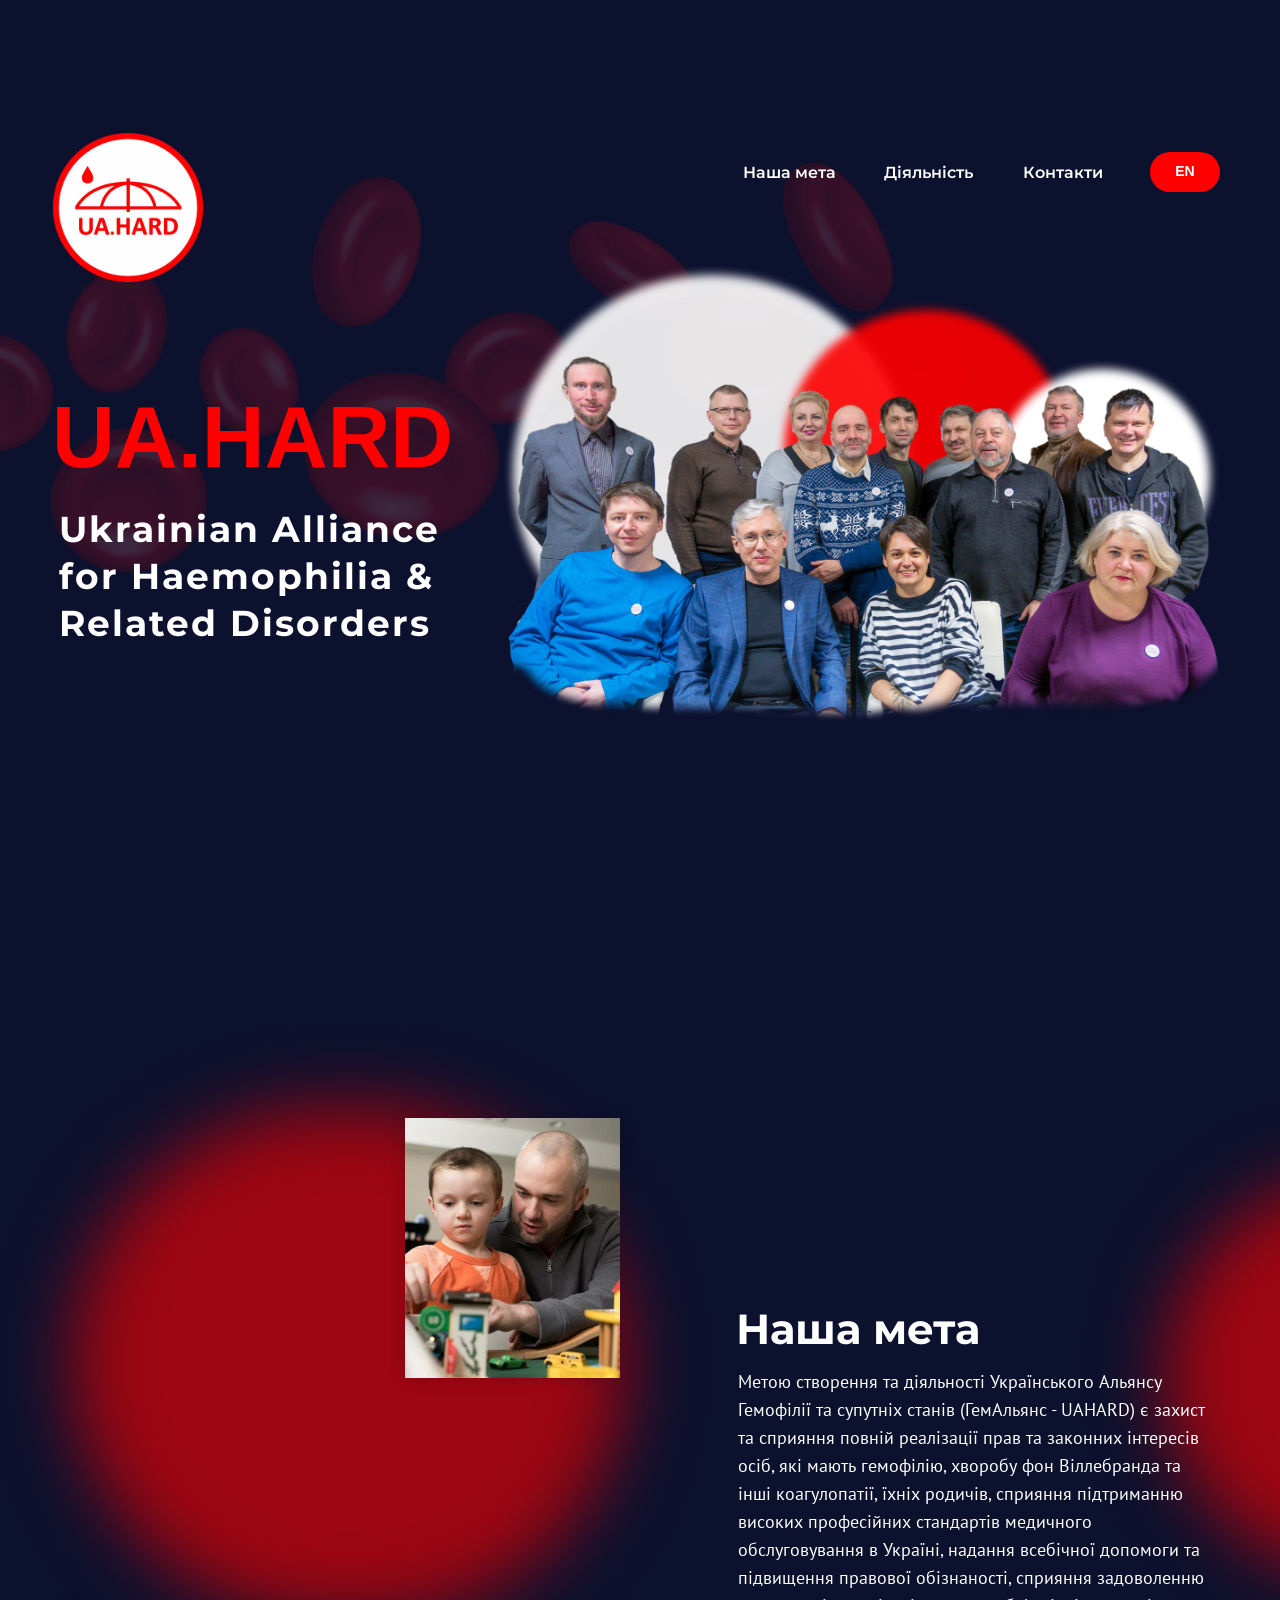
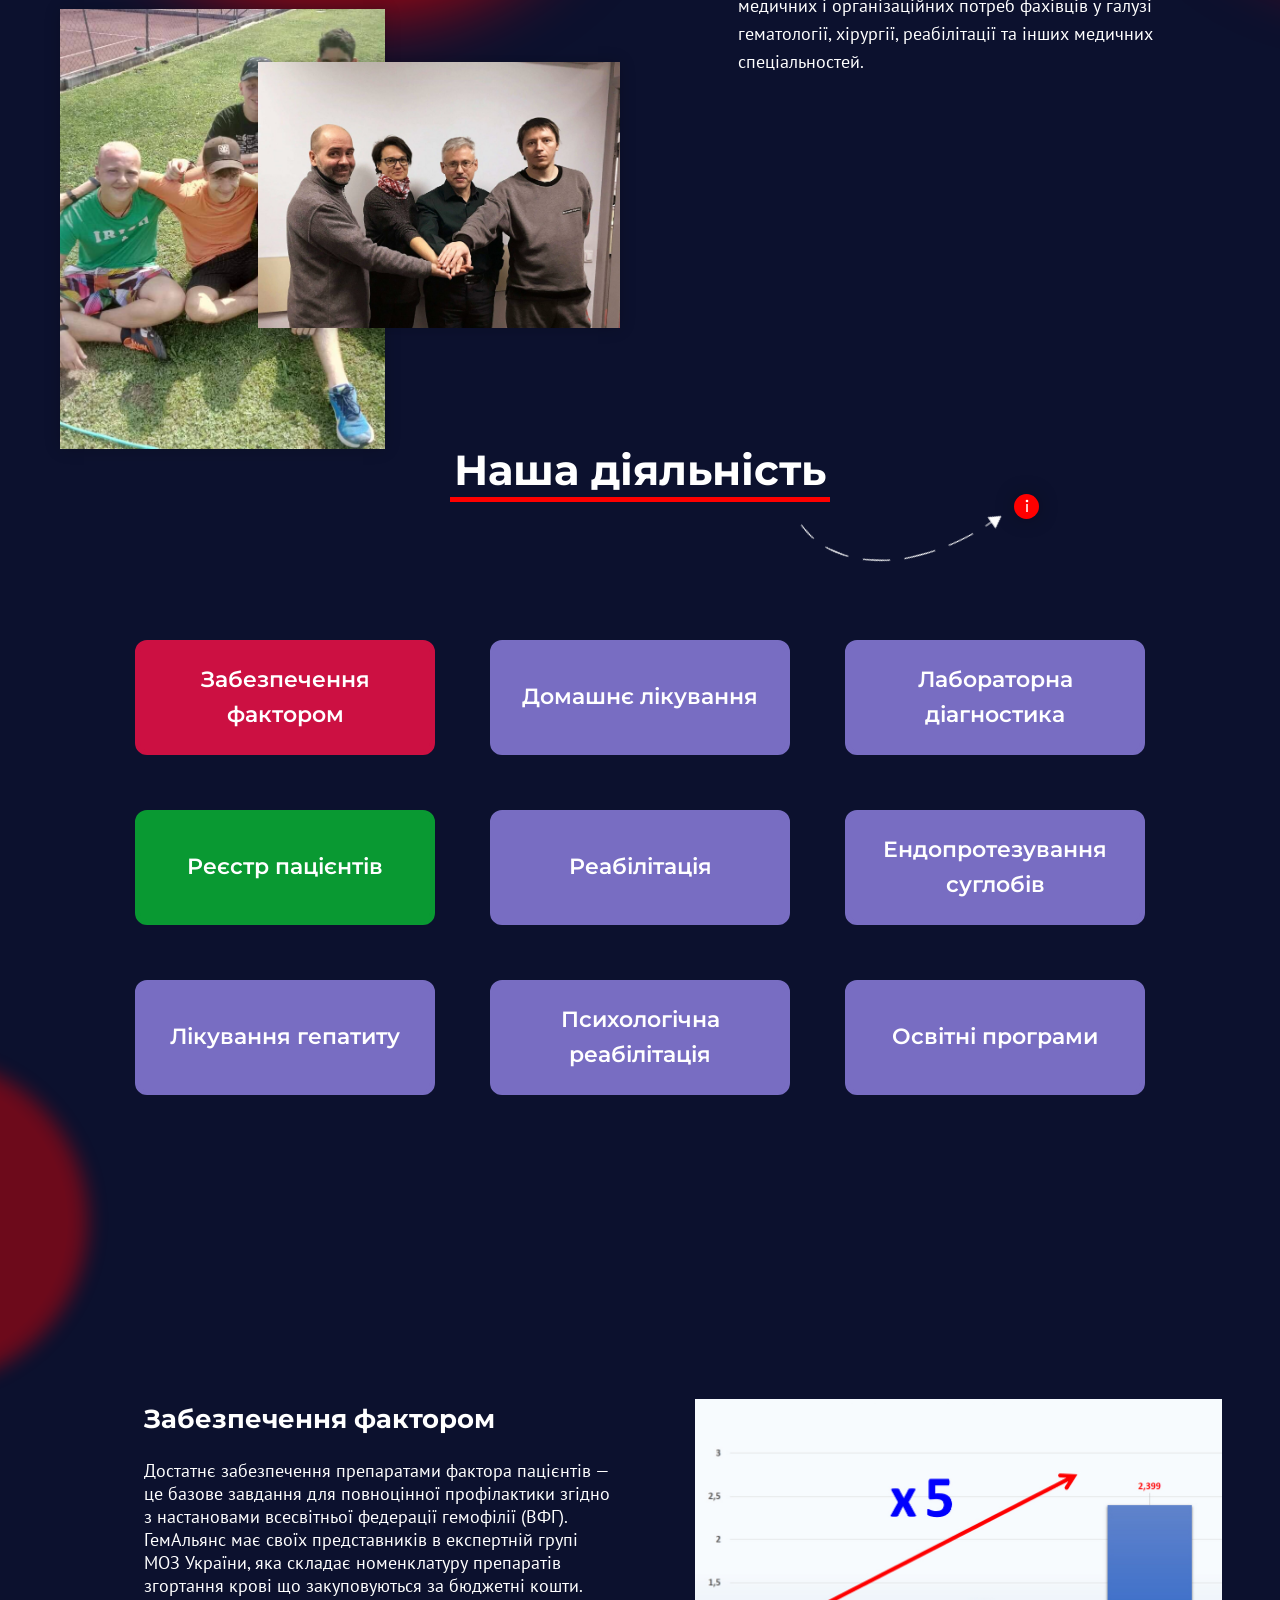
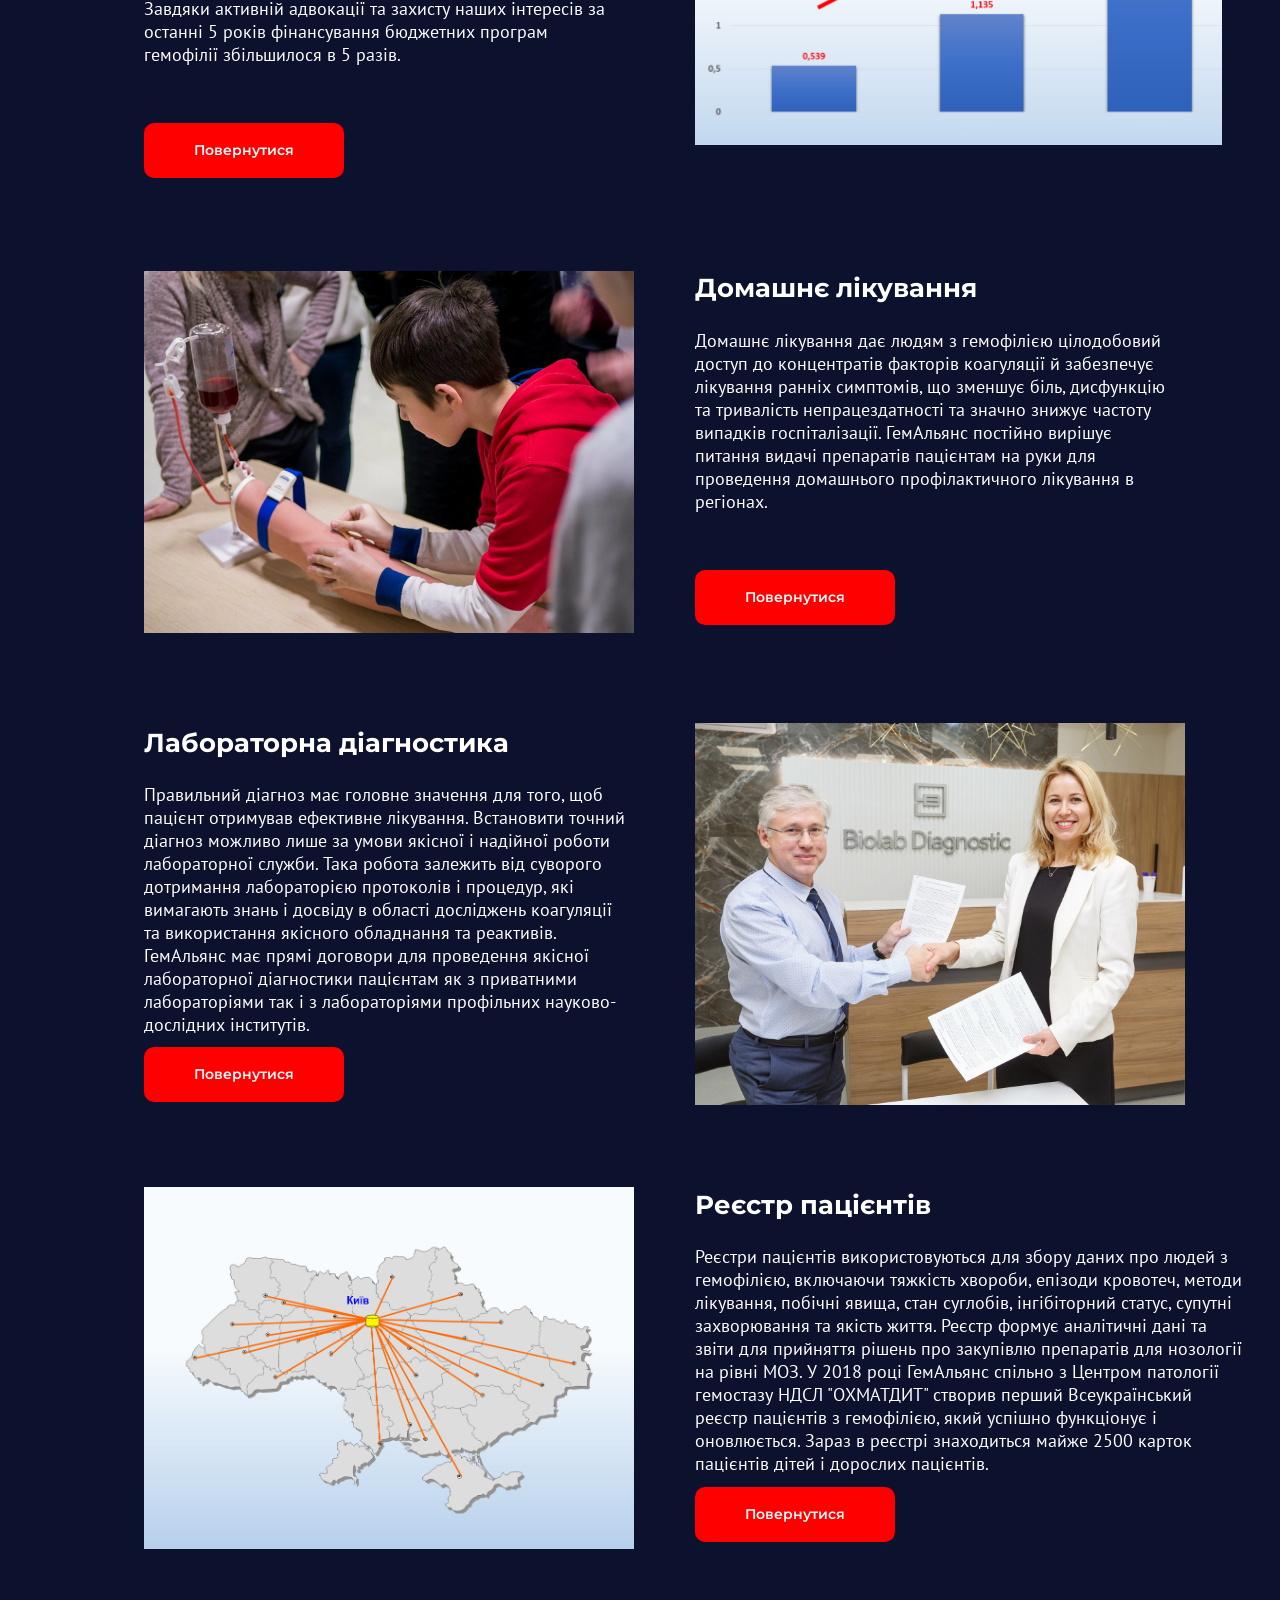
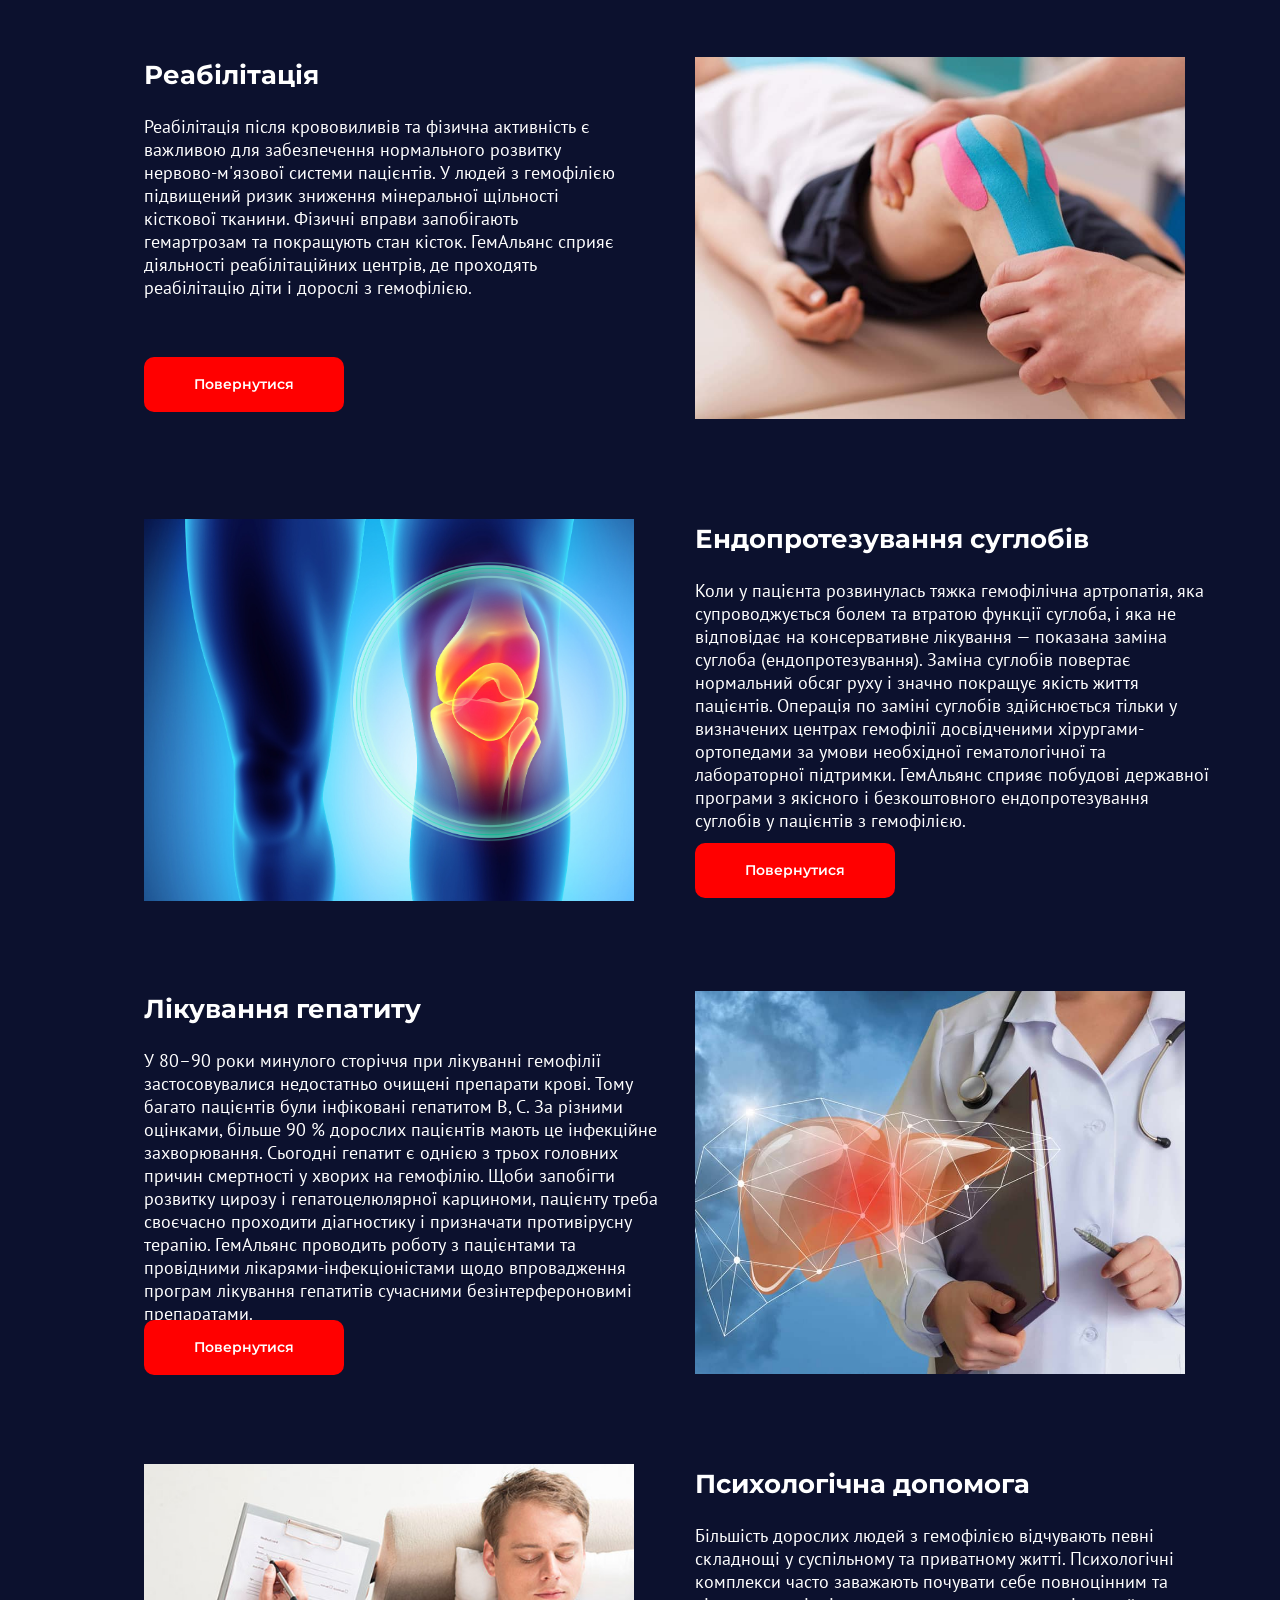
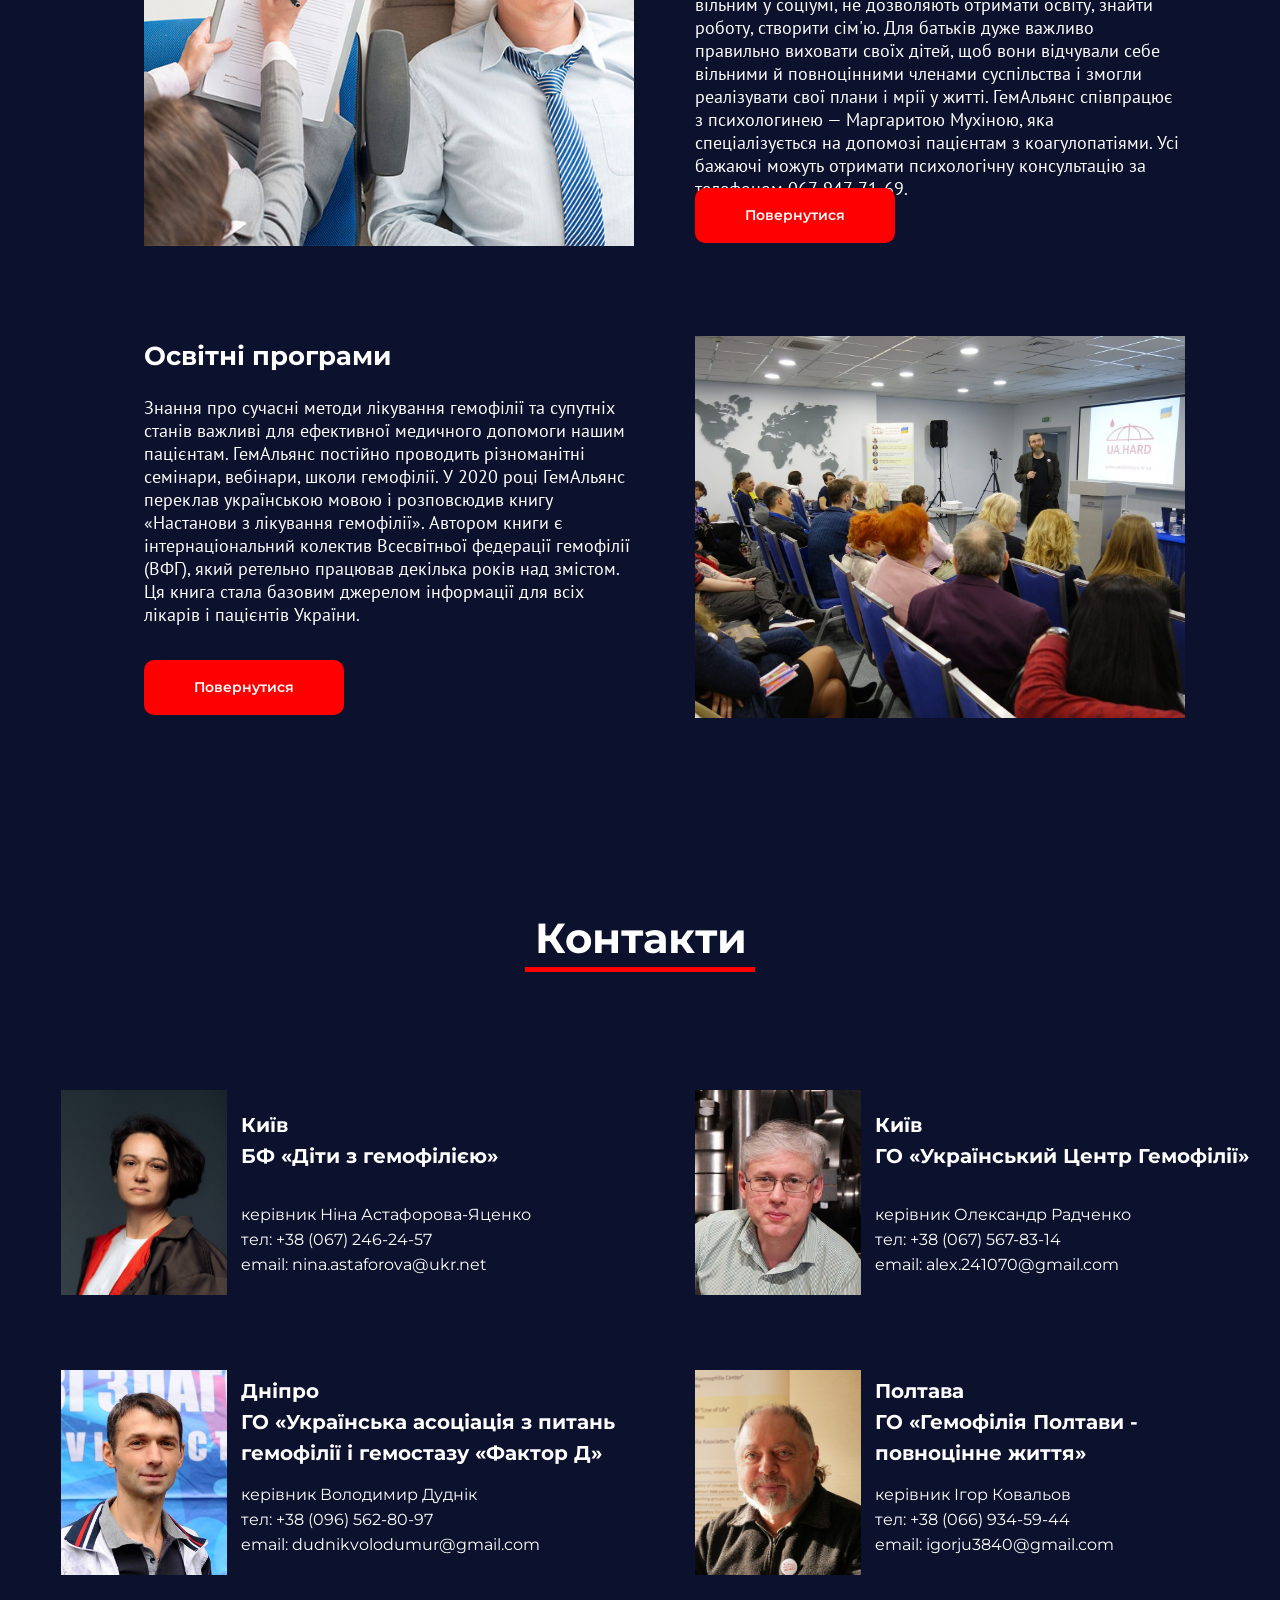
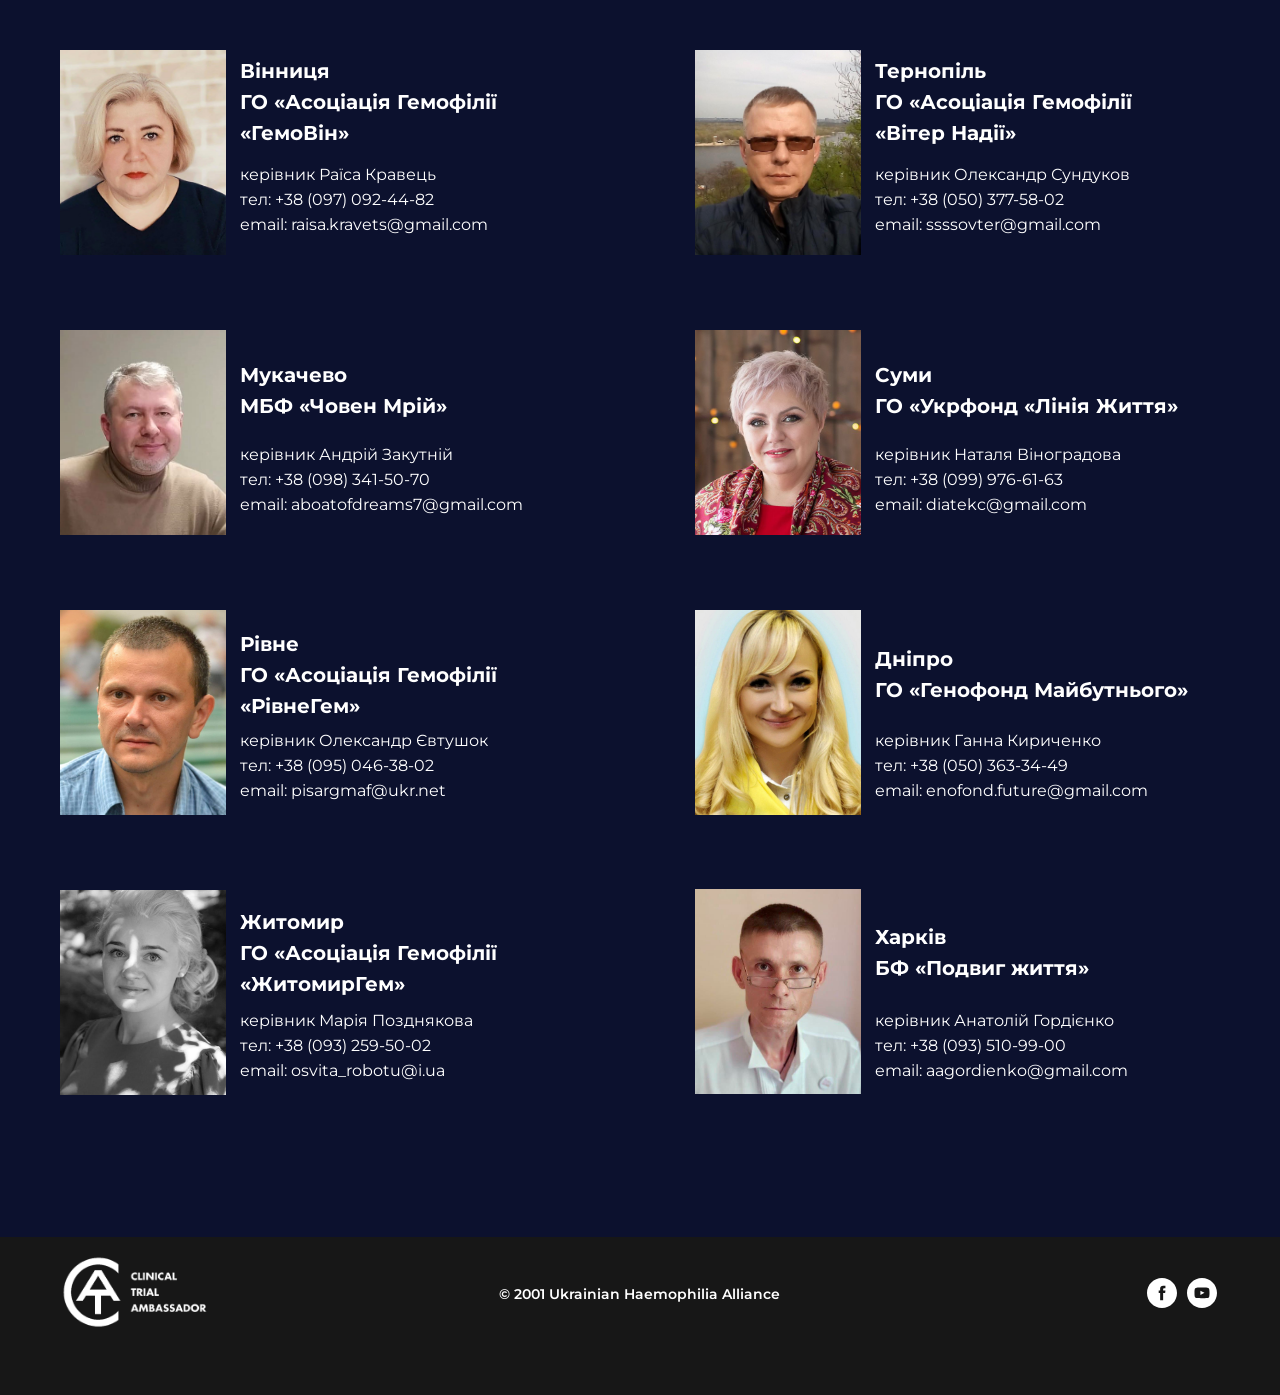
==== index.html @ e1b4a0a9 "Add files via upload" ====
<!DOCTYPE html> <html> <head> <meta charset="utf-8" /> <meta http-equiv="Content-Type" content="text/html; charset=utf-8" /> <meta name="viewport" content="width=device-width, initial-scale=1.0" /> <!--metatextblock--> <title>UA.HARD</title> <meta name="description" content="Український Альянс Гемофілії та супутніх захворювань" /> <meta property="og:url" content="https://uahard.org" /> <meta property="og:title" content="UA.HARD" /> <meta property="og:description" content="Український Альянс Гемофілії та супутніх захворювань" /> <meta property="og:type" content="website" /> <meta property="og:image" content="https://uahard.org/images/tild3836-3932-4134-a631-396336353839__all-alliance--.png" /> <link rel="canonical" href="https://uahard.org"> <!--/metatextblock--> <meta name="format-detection" content="telephone=no" /> <meta http-equiv="x-dns-prefetch-control" content="on"> <!--favicons--> <link rel="shortcut icon" href="favicon.ico" type="image/x-icon"/> <link rel="apple-touch-icon" href="images/tild3139-6535-4464-b761-626663323063__alliance_____.png"> <link rel="apple-touch-icon" sizes="76x76" href="images/tild3139-6535-4464-b761-626663323063__alliance_____.png"> <link rel="apple-touch-icon" sizes="152x152" href="images/tild3139-6535-4464-b761-626663323063__alliance_____.png"> <link rel="apple-touch-startup-image" href="images/tild3139-6535-4464-b761-626663323063__alliance_____.png"> <meta name="msapplication-TileColor" content="#ffffff"> <meta name="msapplication-TileImage" content="images/tild6636-3633-4365-b533-363134363165__alliance_____.png"> <!--/favicons--> <!-- Assets --> <link rel="stylesheet" href="css/tilda-grid-3.0.min.css" type="text/css" media="all" onerror="this.loaderr='y';"/> <link rel="stylesheet" href="css/tilda-blocks-page18970611.min.css?t=1792004046" type="text/css" media="all" onerror="this.loaderr='y';" /> <link rel="stylesheet" href="css/fonts.css"> <link rel="stylesheet" href="css/tilda-animation-2.0.min.css" type="text/css" media="all" onerror="this.loaderr='y';" /> <link rel="stylesheet" href="css/tilda-menu-widgeticons-1.0.min.css" type="text/css" media="all" onerror="this.loaderr='y';" /> <script nomodule src="js/tilda-polyfill-1.0.min.js" charset="utf-8"></script> <script type="text/javascript">function t_onReady(func) {if(document.readyState!='loading') {func();} else {document.addEventListener('DOMContentLoaded',func);}}
function t_onFuncLoad(funcName,okFunc,time) {if(typeof window[funcName]==='function') {okFunc();} else {setTimeout(function() {t_onFuncLoad(funcName,okFunc,time);},(time||100));}}</script> <script src="js/jquery-1.10.2.min.js" charset="utf-8" onerror="this.loaderr='y';"></script> <script src="js/tilda-scripts-3.0.min.js" charset="utf-8" defer onerror="this.loaderr='y';"></script> <script src="js/tilda-blocks-page18970611.min.js?t=1792004046" charset="utf-8" async onerror="this.loaderr='y';"></script> <script src="js/lazyload-1.3.min.export.js" charset="utf-8" async onerror="this.loaderr='y';"></script> <script src="js/tilda-animation-2.0.min.js" charset="utf-8" async onerror="this.loaderr='y';"></script> <script src="js/tilda-zero-1.2.min.js" charset="utf-8" async onerror="this.loaderr='y';"></script> <script src="js/tilda-menu-1.0.min.js" charset="utf-8" async onerror="this.loaderr='y';"></script> <script src="js/tilda-menu-widgeticons-1.0.min.js" charset="utf-8" async onerror="this.loaderr='y';"></script> <script src="js/tilda-animation-ext-1.0.min.js" charset="utf-8" async onerror="this.loaderr='y';"></script> <script src="js/tilda-animation-sbs-1.0.min.js" charset="utf-8" async onerror="this.loaderr='y';"></script> <script src="js/tilda-zero-tooltip-1.1.min.js" charset="utf-8" async onerror="this.loaderr='y';"></script> <script src="js/tilda-skiplink-1.0.min.js" charset="utf-8" async onerror="this.loaderr='y';"></script> <script src="js/tilda-events-1.0.min.js" charset="utf-8" async onerror="this.loaderr='y';"></script> <script type="text/javascript">window.dataLayer=window.dataLayer||[];</script> <script type="text/javascript">(function() {var ttt='cebo';var tt='oog';var re=new RegExp("bot|g" + tt + "le|yandex|baidu|bing|msn|duckduckbot|teoma|slurp|crawler|spider|robot|crawling|fa" + ttt + "ok","i");if((re.test(navigator.userAgent))===false&&typeof(sessionStorage)!='undefined'&&sessionStorage.getItem('visited')!=='y'&&document.visibilityState){var style=document.createElement('style');style.type='text/css';style.innerHTML='@media screen and (min-width: 980px) {.t-records {opacity: 0;}.t-records_animated {-webkit-transition: opacity ease-in-out .2s;-moz-transition: opacity ease-in-out .2s;-o-transition: opacity ease-in-out .2s;transition: opacity ease-in-out .2s;}.t-records.t-records_visible {opacity: 1;}}';document.getElementsByTagName('head')[0].appendChild(style);function t_setvisRecs(){var alr=document.querySelectorAll('.t-records');Array.prototype.forEach.call(alr,function(el) {el.classList.add("t-records_animated");});setTimeout(function() {Array.prototype.forEach.call(alr,function(el) {el.classList.add("t-records_visible");});sessionStorage.setItem("visited","y");},400);}
document.addEventListener('DOMContentLoaded',t_setvisRecs);}})();</script></head> <body class="t-body" style="margin:0;"> <!--allrecords--> <div id="allrecords" data-tilda-export="yes" class="t-records" data-hook="blocks-collection-content-node" data-tilda-project-id="3950872" data-tilda-page-id="18970611" data-tilda-page-alias="ua" data-tilda-formskey="75b394d808f1568919ae84418c25f7c1" data-tilda-lazy="yes" data-tilda-root-zone="one" data-tilda-project-country="UA"> <div id="rec306862471" class="r t-rec t-rec_pb_0" style="padding-bottom:0px; " data-animationappear="off" data-record-type="360"> <!-- T360 --> <style>.t-records{opacity:0;}.t-records_animated{-webkit-transition:opacity ease-in-out .5s;-moz-transition:opacity ease-in-out .5s;-o-transition:opacity ease-in-out .5s;transition:opacity ease-in-out .5s;}.t-records.t-records_visible,.t-records .t-records{opacity:1;}</style> <script>t_onReady(function() {var allRecords=document.querySelector('.t-records');window.addEventListener('pageshow',function(event) {if(event.persisted) {allRecords.classList.add('t-records_visible');}});var rec=document.querySelector('#rec306862471');if(!rec) return;rec.setAttribute('data-animationappear','off');rec.style.opacity='1';allRecords.classList.add('t-records_animated');setTimeout(function() {allRecords.classList.add('t-records_visible');},200);document.addEventListener('visibilitychange',function() {if(!document.hidden) {allRecords.classList.add('t-records_visible');}});});</script> <script>t_onReady(function() {var selects='button:not(.t-submit):not(.t835__btn_next):not(.t835__btn_prev):not(.t835__btn_result):not(.t862__btn_next):not(.t862__btn_prev):not(.t862__btn_result):not(.t854__news-btn):not(.t862__btn_next),' +
'a:not([href*="#"]):not(.carousel-control):not(.t-carousel__control):not(.t807__btn_reply):not([href^="#price"]):not([href^="javascript"]):not([href^="mailto"]):not([href^="tel"]):not([href^="link_sub"]):not(.js-feed-btn-show-more):not(.t367__opener):not([href^="https://www.dropbox.com/"])';var elements=document.querySelectorAll(selects);Array.prototype.forEach.call(elements,function(element) {var submenuLinkWrapper=element.closest('.t-menu__link-wrapper, .t-menusub__link-wrapper');var isSubmenu=element.getAttribute('data-menu-submenu-hook')||(submenuLinkWrapper&&submenuLinkWrapper.getAttribute('data-menu-submenu-hook'));if(isSubmenu) return;element.addEventListener('click',function(event) {var goTo=this.getAttribute('href');if(goTo!==null&&!goTo.startsWith('#')) {var ctrl=event.ctrlKey;var cmd=event.metaKey&&navigator.platform.indexOf('Mac')!==-1;if(!ctrl&&!cmd) {var target=this.getAttribute('target');if(target!=='_blank') {event.preventDefault();var allRecords=document.querySelector('.t-records');if(allRecords) {allRecords.classList.remove('t-records_visible');}
setTimeout(function() {window.location=goTo;},500);}}}});});});</script> <style>.t360__bar{background-color:#030bff;}</style> <script>t_onReady(function() {var isSafari=/Safari/.test(navigator.userAgent)&&/Apple Computer/.test(navigator.vendor);if(!isSafari) {document.body.insertAdjacentHTML('beforeend','<div class="t360__progress"><div class="t360__bar"></div></div>');setTimeout(function() {var bar=document.querySelector('.t360__bar');if(bar) bar.classList.add('t360__barprogress');},10);}});function t360_onProgressLoad() {var bar=document.querySelector('.t360__bar');if(!bar) return;bar.classList.remove('t360__barprogress');bar.classList.add('t360__barprogressfinished');setTimeout(function() {bar.classList.add('t360__barprogresshidden');},20);setTimeout(function() {var progress=document.querySelector('.t360__progress');if(progress) progress.style.display='none';},500);};if(document.readyState==='complete') {setTimeout(t360_onProgressLoad,60);} else {window.addEventListener('load',t360_onProgressLoad);}</script> </div> <div id="rec314291673" class="r t-rec" style=" " data-record-type="215"> <a name="start" style="font-size:0;"></a> </div> <div id="rec314292647" class="r t-rec" style=" " data-animationappear="off" data-record-type="131"> <!-- T123 --> <div class="t123"> <div class="t-container_100 "> <div class="t-width t-width_100 "> <!-- nominify begin --> <script>
$(document).ready(function() {
    /* Нужно заменить на ID блока выполняющего роль меню */
    var id = "#rec314286968";
    if ($(id).length > 0) {
        var newMenu = $(id).clone(true).addClass("fixed unpinned").appendTo("#allrecords");
        /* Если нужно скрыть меню со страницы (только появляться при скролле) укажите true */
        var hideMenu = true; /* Если нужно оставить меню на своём месте — false */
        if (hideMenu) {
            $(id)[0].remove();
        }
        /* Если нужно, чтобы меню прикреплялось и в мобильной версии, то укажите true */
        var needMobile = false;
        if (!isMobile || (isMobile && needMobile)) {
            $(window).scroll(function() {
                var top = $(document).scrollTop();
                /* появление меню при прокрутке через 250 пикселей */
                if (top >= 250) {
                    newMenu.removeClass("unpinned");
                    newMenu.addClass("pinned");
                } else {
                    newMenu.removeClass("pinned");
                    newMenu.addClass("unpinned");
                }
            });
        } else {
            newMenu.hide();
        }
    }
});
</script> <style>
#rec314286968 .t396__artboard[data-artboard-recid="314286968"] {
    
}
#rec342573859 {
    position: fixed;
    top: 0;
    left: 0;
    width: 100%;
    z-index: 9998;
}

.fixed {
    position: fixed;
    top: 0;
    width: 100%;
    transition: transform 250ms linear;
    /* время появления/исчезновения меню — 250 мс */
    z-index: 998;
}
.pinned {
    transform: translateY(0%)
}
.unpinned {
    transform: translateY(-100%)
}
</style> <!-- nominify end --> </div> </div> </div> </div> <div id="rec314286968" class="r t-rec t-rec_pt_0 t-screenmin-980px" style="padding-top:0px; " data-animationappear="off" data-record-type="396" data-screen-min="980px"> <!-- T396 --> <style>#rec314286968 .t396__artboard{height:70px;}#rec314286968 .t396__filter{height:70px;background-image:-webkit-gradient( linear,left top,left bottom,from(rgba(12,17,46,1)),to(rgba(12,17,46,1)) );background-image:-webkit-linear-gradient(top,rgba(12,17,46,1),rgba(12,17,46,1));background-image:linear-gradient(to bottom,rgba(12,17,46,1),rgba(12,17,46,1));will-change:transform;}#rec314286968 .t396__carrier{height:70px;background-position:center center;background-attachment:scroll;background-size:cover;background-repeat:no-repeat;}@media screen and (max-width:1199px){#rec314286968 .t396__artboard,#rec314286968 .t396__filter,#rec314286968 .t396__carrier{}#rec314286968 .t396__filter{}#rec314286968 .t396__carrier{background-attachment:scroll;}}@media screen and (max-width:959px){#rec314286968 .t396__artboard,#rec314286968 .t396__filter,#rec314286968 .t396__carrier{}#rec314286968 .t396__filter{}#rec314286968 .t396__carrier{background-attachment:scroll;}}@media screen and (max-width:639px){#rec314286968 .t396__artboard,#rec314286968 .t396__filter,#rec314286968 .t396__carrier{}#rec314286968 .t396__filter{}#rec314286968 .t396__carrier{background-attachment:scroll;}}@media screen and (max-width:479px){#rec314286968 .t396__artboard,#rec314286968 .t396__filter,#rec314286968 .t396__carrier{}#rec314286968 .t396__filter{}#rec314286968 .t396__carrier{background-attachment:scroll;}}#rec314286968 .tn-elem[data-elem-id="1620821138962"]{z-index:6;top:69px;left:calc(50% - 600px + -918px);width:3000px;height:2px;}#rec314286968 .tn-elem[data-elem-id="1620821138962"] .tn-atom{background-color:#fe0000;background-position:center center;border-width:var(--t396-borderwidth,0);border-style:var(--t396-borderstyle,solid);border-color:var(--t396-bordercolor,transparent);transition:background-color var(--t396-speedhover,0s) ease-in-out,color var(--t396-speedhover,0s) ease-in-out,border-color var(--t396-speedhover,0s) ease-in-out,box-shadow var(--t396-shadowshoverspeed,0.2s) ease-in-out;}@media screen and (max-width:1199px){#rec314286968 .tn-elem[data-elem-id="1620821138962"]{left:calc(50% - 480px + -918px);}}@media screen and (max-width:959px){#rec314286968 .tn-elem[data-elem-id="1620821138962"]{left:calc(50% - 320px + -918px);}}@media screen and (max-width:639px){#rec314286968 .tn-elem[data-elem-id="1620821138962"]{left:calc(50% - 240px + -918px);}}@media screen and (max-width:479px){#rec314286968 .tn-elem[data-elem-id="1620821138962"]{left:calc(50% - 160px + -918px);}}#rec314286968 .tn-elem[data-elem-id="1620821453784"]{color:#fe0000;z-index:7;top:4px;left:calc(50% - 600px + 2px);width:170px;height:auto;}#rec314286968 .tn-elem[data-elem-id="1620821453784"] .tn-atom{color:#fe0000;font-size:40px;font-family:'Montserrat',Arial,sans-serif;line-height:1.55;font-weight:700;background-position:center center;border-width:var(--t396-borderwidth,0);border-style:var(--t396-borderstyle,solid);border-color:var(--t396-bordercolor,transparent);transition:background-color var(--t396-speedhover,0s) ease-in-out,color var(--t396-speedhover,0s) ease-in-out,border-color var(--t396-speedhover,0s) ease-in-out,box-shadow var(--t396-shadowshoverspeed,0.2s) ease-in-out;text-shadow:var(--t396-shadow-text-x,0px) var(--t396-shadow-text-y,0px) var(--t396-shadow-text-blur,0px) rgba(var(--t396-shadow-text-color),var(--t396-shadow-text-opacity,100%));}@media screen and (max-width:1199px){#rec314286968 .tn-elem[data-elem-id="1620821453784"]{left:calc(50% - 480px + 2px);height:auto;}}@media screen and (max-width:959px){#rec314286968 .tn-elem[data-elem-id="1620821453784"]{top:8px;left:calc(50% - 320px + 2px);height:auto;}#rec314286968 .tn-elem[data-elem-id="1620821453784"] .tn-atom{font-size:35px;background-size:cover;}}@media screen and (max-width:639px){#rec314286968 .tn-elem[data-elem-id="1620821453784"]{left:calc(50% - 240px + 2px);height:auto;}}@media screen and (max-width:479px){#rec314286968 .tn-elem[data-elem-id="1620821453784"]{left:calc(50% - 160px + 2px);height:auto;}}#rec314286968 .tn-elem[data-elem-id="1620833666944"]{color:#ffffff;text-align:center;z-index:12;top:15px;left:calc(50% - 600px + 1109px);width:70px;height:40px;}#rec314286968 .tn-elem[data-elem-id="1620833666944"] .tn-atom{color:#ffffff;font-size:14px;font-family:'Arial',Arial,sans-serif;line-height:1.55;font-weight:600;border-radius:30px;background-position:center center;--t396-borderwidth:1px;--t396-speedhover:0.2s;transition:background-color var(--t396-speedhover,0s) ease-in-out,color var(--t396-speedhover,0s) ease-in-out,border-color var(--t396-speedhover,0s) ease-in-out,box-shadow var(--t396-shadowshoverspeed,0.2s) ease-in-out;--t396-bgcolor-color:#fe0000;--t396-bgcolor-image:none;--t396-bgcolor-hover-color:#ffffff;--t396-bgcolor-hover-image:none;background-color:var(--t396-bgcolor-color,transparent);-webkit-box-pack:center;-ms-flex-pack:center;justify-content:center;}#rec314286968 .tn-elem[data-elem-id="1620833666944"] .tn-atom::after{display:none;}#rec314286968 .tn-elem[data-elem-id="1620833666944"] .tn-atom .tn-atom__button-text{transition:color var(--t396-speedhover,0s) ease-in-out;color:#ffffff;}#rec314286968 .tn-elem[data-elem-id="1620833666944"] .tn-atom .tn-atom__button-border::before{display:none;}#rec314286968 .tn-elem[data-elem-id="1620833666944"] .tn-atom .tn-atom__button-border::after{display:none;}@media (hover),(min-width:0\0){#rec314286968 .tn-elem[data-elem-id="1620833666944"] .tn-atom:hover::after{opacity:0;}#rec314286968 .tn-elem[data-elem-id="1620833666944"] .tn-atom:hover{animation-name:none;background-color:var(--t396-bgcolor-hover-color,var(--t396-bgcolor-color,transparent));}}@media (hover),(min-width:0\0){#rec314286968 .tn-elem[data-elem-id="1620833666944"] .tn-atom:hover{color:#fe0000;}#rec314286968 .tn-elem[data-elem-id="1620833666944"] .tn-atom:hover .tn-atom__button-text{color:#fe0000;}}@media screen and (max-width:1199px){#rec314286968 .tn-elem[data-elem-id="1620833666944"]{top:15px;left:calc(50% - 480px + 880px);width:px;}#rec314286968 .tn-elem[data-elem-id="1620833666944"] .tn-atom{white-space:normal;background-size:cover;background-color:var(--t396-bgcolor-color,transparent);}#rec314286968 .tn-elem[data-elem-id="1620833666944"] .tn-atom::after{display:none;}#rec314286968 .tn-elem[data-elem-id="1620833666944"] .tn-atom .tn-atom__button-text{overflow:visible;}#rec314286968 .tn-elem[data-elem-id="1620833666944"] .tn-atom .tn-atom__button-border::before{display:none;}#rec314286968 .tn-elem[data-elem-id="1620833666944"] .tn-atom .tn-atom__button-border::after{display:none;}@media (hover),(min-width:0\0){#rec314286968 .tn-elem[data-elem-id="1620833666944"] .tn-atom:hover::after{opacity:0;}#rec314286968 .tn-elem[data-elem-id="1620833666944"] .tn-atom:hover{animation-name:none;background-color:var(--t396-bgcolor-hover-color,var(--t396-bgcolor-color,transparent));}}}@media screen and (max-width:959px){#rec314286968 .tn-elem[data-elem-id="1620833666944"]{top:18px;left:calc(50% - 320px + 584px);width:45px;height:35px;}#rec314286968 .tn-elem[data-elem-id="1620833666944"] .tn-atom{white-space:normal;font-size:12px;background-size:cover;background-color:var(--t396-bgcolor-color,transparent);}#rec314286968 .tn-elem[data-elem-id="1620833666944"] .tn-atom::after{display:none;}#rec314286968 .tn-elem[data-elem-id="1620833666944"] .tn-atom .tn-atom__button-text{overflow:visible;}#rec314286968 .tn-elem[data-elem-id="1620833666944"] .tn-atom .tn-atom__button-border::before{display:none;}#rec314286968 .tn-elem[data-elem-id="1620833666944"] .tn-atom .tn-atom__button-border::after{display:none;}@media (hover),(min-width:0\0){#rec314286968 .tn-elem[data-elem-id="1620833666944"] .tn-atom:hover::after{opacity:0;}#rec314286968 .tn-elem[data-elem-id="1620833666944"] .tn-atom:hover{animation-name:none;background-color:var(--t396-bgcolor-hover-color,var(--t396-bgcolor-color,transparent));}}}@media screen and (max-width:639px){#rec314286968 .tn-elem[data-elem-id="1620833666944"]{left:calc(50% - 240px + 584px);width:px;}#rec314286968 .tn-elem[data-elem-id="1620833666944"] .tn-atom{white-space:normal;background-size:cover;background-color:var(--t396-bgcolor-color,transparent);}#rec314286968 .tn-elem[data-elem-id="1620833666944"] .tn-atom::after{display:none;}#rec314286968 .tn-elem[data-elem-id="1620833666944"] .tn-atom .tn-atom__button-text{overflow:visible;}#rec314286968 .tn-elem[data-elem-id="1620833666944"] .tn-atom .tn-atom__button-border::before{display:none;}#rec314286968 .tn-elem[data-elem-id="1620833666944"] .tn-atom .tn-atom__button-border::after{display:none;}@media (hover),(min-width:0\0){#rec314286968 .tn-elem[data-elem-id="1620833666944"] .tn-atom:hover::after{opacity:0;}#rec314286968 .tn-elem[data-elem-id="1620833666944"] .tn-atom:hover{animation-name:none;background-color:var(--t396-bgcolor-hover-color,var(--t396-bgcolor-color,transparent));}}}@media screen and (max-width:479px){#rec314286968 .tn-elem[data-elem-id="1620833666944"]{left:calc(50% - 160px + 584px);width:px;}#rec314286968 .tn-elem[data-elem-id="1620833666944"] .tn-atom{white-space:normal;background-size:cover;background-color:var(--t396-bgcolor-color,transparent);}#rec314286968 .tn-elem[data-elem-id="1620833666944"] .tn-atom::after{display:none;}#rec314286968 .tn-elem[data-elem-id="1620833666944"] .tn-atom .tn-atom__button-text{overflow:visible;}#rec314286968 .tn-elem[data-elem-id="1620833666944"] .tn-atom .tn-atom__button-border::before{display:none;}#rec314286968 .tn-elem[data-elem-id="1620833666944"] .tn-atom .tn-atom__button-border::after{display:none;}@media (hover),(min-width:0\0){#rec314286968 .tn-elem[data-elem-id="1620833666944"] .tn-atom:hover::after{opacity:0;}#rec314286968 .tn-elem[data-elem-id="1620833666944"] .tn-atom:hover{animation-name:none;background-color:var(--t396-bgcolor-hover-color,var(--t396-bgcolor-color,transparent));}}}#rec314286968 .tn-elem[data-elem-id="1624960274540"]{color:#ffffff;text-align:center;z-index:13;top:20px;left:calc(50% - 600px + 687px);width:124px;height:31px;}#rec314286968 .tn-elem[data-elem-id="1624960274540"] .tn-atom{color:#ffffff;font-size:16px;font-family:'Montserrat',Arial,sans-serif;line-height:1.55;font-weight:600;border-radius:10px;background-position:center center;--t396-borderwidth:3px;--t396-speedhover:0.2s;transition:background-color var(--t396-speedhover,0s) ease-in-out,color var(--t396-speedhover,0s) ease-in-out,border-color var(--t396-speedhover,0s) ease-in-out,box-shadow var(--t396-shadowshoverspeed,0.2s) ease-in-out;--t396-bordercolor-hover:#fe0000;-webkit-box-pack:center;-ms-flex-pack:center;justify-content:center;padding:0;border-width:var(--t396-borderwidth,0);border-style:var(--t396-borderstyle,solid);border-color:var(--t396-bordercolor,transparent);}#rec314286968 .tn-elem[data-elem-id="1624960274540"] .tn-atom::after{display:none;}#rec314286968 .tn-elem[data-elem-id="1624960274540"] .tn-atom .tn-atom__button-text{transition:color var(--t396-speedhover,0s) ease-in-out;color:#ffffff;}#rec314286968 .tn-elem[data-elem-id="1624960274540"] .tn-atom .tn-atom__button-border::before{display:none;}#rec314286968 .tn-elem[data-elem-id="1624960274540"] .tn-atom .tn-atom__button-border::after{display:none;}@media (hover),(min-width:0\0){#rec314286968 .tn-elem[data-elem-id="1624960274540"] .tn-atom:hover::after{opacity:0;}#rec314286968 .tn-elem[data-elem-id="1624960274540"] .tn-atom:hover{animation-name:none;}}@media (hover),(min-width:0\0){#rec314286968 .tn-elem[data-elem-id="1624960274540"] .tn-atom:hover{border-style:var(--t396-borderstyle,solid);border-color:var(--t396-bordercolor-hover,var(--t396-bordercolor,transparent));}}@media screen and (max-width:1199px){#rec314286968 .tn-elem[data-elem-id="1624960274540"]{top:20px;left:calc(50% - 480px + 457px);width:px;}#rec314286968 .tn-elem[data-elem-id="1624960274540"] .tn-atom{white-space:normal;background-size:cover;padding:0;border-width:var(--t396-borderwidth,0);border-style:var(--t396-borderstyle,solid);border-color:var(--t396-bordercolor,transparent);}#rec314286968 .tn-elem[data-elem-id="1624960274540"] .tn-atom::after{display:none;}#rec314286968 .tn-elem[data-elem-id="1624960274540"] .tn-atom .tn-atom__button-text{overflow:visible;}#rec314286968 .tn-elem[data-elem-id="1624960274540"] .tn-atom .tn-atom__button-border::before{display:none;}#rec314286968 .tn-elem[data-elem-id="1624960274540"] .tn-atom .tn-atom__button-border::after{display:none;}@media (hover),(min-width:0\0){#rec314286968 .tn-elem[data-elem-id="1624960274540"] .tn-atom:hover::after{opacity:0;}#rec314286968 .tn-elem[data-elem-id="1624960274540"] .tn-atom:hover{animation-name:none;}}@media (hover),(min-width:0\0){#rec314286968 .tn-elem[data-elem-id="1624960274540"] .tn-atom:hover{border-style:var(--t396-borderstyle,solid);border-color:var(--t396-bordercolor-hover,var(--t396-bordercolor,transparent));}}}@media screen and (max-width:959px){#rec314286968 .tn-elem[data-elem-id="1624960274540"]{top:20px;left:calc(50% - 320px + 213px);width:px;}#rec314286968 .tn-elem[data-elem-id="1624960274540"] .tn-atom{white-space:normal;font-size:15px;background-size:cover;padding:0;border-width:var(--t396-borderwidth,0);border-style:var(--t396-borderstyle,solid);border-color:var(--t396-bordercolor,transparent);}#rec314286968 .tn-elem[data-elem-id="1624960274540"] .tn-atom::after{display:none;}#rec314286968 .tn-elem[data-elem-id="1624960274540"] .tn-atom .tn-atom__button-text{overflow:visible;}#rec314286968 .tn-elem[data-elem-id="1624960274540"] .tn-atom .tn-atom__button-border::before{display:none;}#rec314286968 .tn-elem[data-elem-id="1624960274540"] .tn-atom .tn-atom__button-border::after{display:none;}@media (hover),(min-width:0\0){#rec314286968 .tn-elem[data-elem-id="1624960274540"] .tn-atom:hover::after{opacity:0;}#rec314286968 .tn-elem[data-elem-id="1624960274540"] .tn-atom:hover{animation-name:none;}}@media (hover),(min-width:0\0){#rec314286968 .tn-elem[data-elem-id="1624960274540"] .tn-atom:hover{border-style:var(--t396-borderstyle,solid);border-color:var(--t396-bordercolor-hover,var(--t396-bordercolor,transparent));}}}@media screen and (max-width:639px){#rec314286968 .tn-elem[data-elem-id="1624960274540"]{left:calc(50% - 240px + 213px);width:px;}#rec314286968 .tn-elem[data-elem-id="1624960274540"] .tn-atom{white-space:normal;background-size:cover;padding:0;border-width:var(--t396-borderwidth,0);border-style:var(--t396-borderstyle,solid);border-color:var(--t396-bordercolor,transparent);}#rec314286968 .tn-elem[data-elem-id="1624960274540"] .tn-atom::after{display:none;}#rec314286968 .tn-elem[data-elem-id="1624960274540"] .tn-atom .tn-atom__button-text{overflow:visible;}#rec314286968 .tn-elem[data-elem-id="1624960274540"] .tn-atom .tn-atom__button-border::before{display:none;}#rec314286968 .tn-elem[data-elem-id="1624960274540"] .tn-atom .tn-atom__button-border::after{display:none;}@media (hover),(min-width:0\0){#rec314286968 .tn-elem[data-elem-id="1624960274540"] .tn-atom:hover::after{opacity:0;}#rec314286968 .tn-elem[data-elem-id="1624960274540"] .tn-atom:hover{animation-name:none;}}@media (hover),(min-width:0\0){#rec314286968 .tn-elem[data-elem-id="1624960274540"] .tn-atom:hover{border-style:var(--t396-borderstyle,solid);border-color:var(--t396-bordercolor-hover,var(--t396-bordercolor,transparent));}}}@media screen and (max-width:479px){#rec314286968 .tn-elem[data-elem-id="1624960274540"]{left:calc(50% - 160px + 213px);width:px;}#rec314286968 .tn-elem[data-elem-id="1624960274540"] .tn-atom{white-space:normal;background-size:cover;padding:0;border-width:var(--t396-borderwidth,0);border-style:var(--t396-borderstyle,solid);border-color:var(--t396-bordercolor,transparent);}#rec314286968 .tn-elem[data-elem-id="1624960274540"] .tn-atom::after{display:none;}#rec314286968 .tn-elem[data-elem-id="1624960274540"] .tn-atom .tn-atom__button-text{overflow:visible;}#rec314286968 .tn-elem[data-elem-id="1624960274540"] .tn-atom .tn-atom__button-border::before{display:none;}#rec314286968 .tn-elem[data-elem-id="1624960274540"] .tn-atom .tn-atom__button-border::after{display:none;}@media (hover),(min-width:0\0){#rec314286968 .tn-elem[data-elem-id="1624960274540"] .tn-atom:hover::after{opacity:0;}#rec314286968 .tn-elem[data-elem-id="1624960274540"] .tn-atom:hover{animation-name:none;}}@media (hover),(min-width:0\0){#rec314286968 .tn-elem[data-elem-id="1624960274540"] .tn-atom:hover{border-style:var(--t396-borderstyle,solid);border-color:var(--t396-bordercolor-hover,var(--t396-bordercolor,transparent));}}}#rec314286968 .tn-elem[data-elem-id="1624960274543"]{color:#ffffff;text-align:center;z-index:14;top:20px;left:calc(50% - 600px + 830px);width:116px;height:31px;}#rec314286968 .tn-elem[data-elem-id="1624960274543"] .tn-atom{color:#ffffff;font-size:16px;font-family:'Montserrat',Arial,sans-serif;line-height:1.55;font-weight:600;border-radius:10px;background-position:center center;--t396-borderwidth:3px;--t396-speedhover:0.2s;transition:background-color var(--t396-speedhover,0s) ease-in-out,color var(--t396-speedhover,0s) ease-in-out,border-color var(--t396-speedhover,0s) ease-in-out,box-shadow var(--t396-shadowshoverspeed,0.2s) ease-in-out;--t396-bordercolor-hover:#fe0000;-webkit-box-pack:center;-ms-flex-pack:center;justify-content:center;padding:0;border-width:var(--t396-borderwidth,0);border-style:var(--t396-borderstyle,solid);border-color:var(--t396-bordercolor,transparent);}#rec314286968 .tn-elem[data-elem-id="1624960274543"] .tn-atom::after{display:none;}#rec314286968 .tn-elem[data-elem-id="1624960274543"] .tn-atom .tn-atom__button-text{transition:color var(--t396-speedhover,0s) ease-in-out;color:#ffffff;}#rec314286968 .tn-elem[data-elem-id="1624960274543"] .tn-atom .tn-atom__button-border::before{display:none;}#rec314286968 .tn-elem[data-elem-id="1624960274543"] .tn-atom .tn-atom__button-border::after{display:none;}@media (hover),(min-width:0\0){#rec314286968 .tn-elem[data-elem-id="1624960274543"] .tn-atom:hover::after{opacity:0;}#rec314286968 .tn-elem[data-elem-id="1624960274543"] .tn-atom:hover{animation-name:none;}}@media (hover),(min-width:0\0){#rec314286968 .tn-elem[data-elem-id="1624960274543"] .tn-atom:hover{border-style:var(--t396-borderstyle,solid);border-color:var(--t396-bordercolor-hover,var(--t396-bordercolor,transparent));}}@media screen and (max-width:1199px){#rec314286968 .tn-elem[data-elem-id="1624960274543"]{top:20px;left:calc(50% - 480px + 600px);width:px;}#rec314286968 .tn-elem[data-elem-id="1624960274543"] .tn-atom{white-space:normal;background-size:cover;padding:0;border-width:var(--t396-borderwidth,0);border-style:var(--t396-borderstyle,solid);border-color:var(--t396-bordercolor,transparent);}#rec314286968 .tn-elem[data-elem-id="1624960274543"] .tn-atom::after{display:none;}#rec314286968 .tn-elem[data-elem-id="1624960274543"] .tn-atom .tn-atom__button-text{overflow:visible;}#rec314286968 .tn-elem[data-elem-id="1624960274543"] .tn-atom .tn-atom__button-border::before{display:none;}#rec314286968 .tn-elem[data-elem-id="1624960274543"] .tn-atom .tn-atom__button-border::after{display:none;}@media (hover),(min-width:0\0){#rec314286968 .tn-elem[data-elem-id="1624960274543"] .tn-atom:hover::after{opacity:0;}#rec314286968 .tn-elem[data-elem-id="1624960274543"] .tn-atom:hover{animation-name:none;}}@media (hover),(min-width:0\0){#rec314286968 .tn-elem[data-elem-id="1624960274543"] .tn-atom:hover{border-style:var(--t396-borderstyle,solid);border-color:var(--t396-bordercolor-hover,var(--t396-bordercolor,transparent));}}}@media screen and (max-width:959px){#rec314286968 .tn-elem[data-elem-id="1624960274543"]{top:20px;left:calc(50% - 320px + 342px);width:px;}#rec314286968 .tn-elem[data-elem-id="1624960274543"] .tn-atom{white-space:normal;font-size:15px;background-size:cover;padding:0;border-width:var(--t396-borderwidth,0);border-style:var(--t396-borderstyle,solid);border-color:var(--t396-bordercolor,transparent);}#rec314286968 .tn-elem[data-elem-id="1624960274543"] .tn-atom::after{display:none;}#rec314286968 .tn-elem[data-elem-id="1624960274543"] .tn-atom .tn-atom__button-text{overflow:visible;}#rec314286968 .tn-elem[data-elem-id="1624960274543"] .tn-atom .tn-atom__button-border::before{display:none;}#rec314286968 .tn-elem[data-elem-id="1624960274543"] .tn-atom .tn-atom__button-border::after{display:none;}@media (hover),(min-width:0\0){#rec314286968 .tn-elem[data-elem-id="1624960274543"] .tn-atom:hover::after{opacity:0;}#rec314286968 .tn-elem[data-elem-id="1624960274543"] .tn-atom:hover{animation-name:none;}}@media (hover),(min-width:0\0){#rec314286968 .tn-elem[data-elem-id="1624960274543"] .tn-atom:hover{border-style:var(--t396-borderstyle,solid);border-color:var(--t396-bordercolor-hover,var(--t396-bordercolor,transparent));}}}@media screen and (max-width:639px){#rec314286968 .tn-elem[data-elem-id="1624960274543"]{left:calc(50% - 240px + 342px);width:px;}#rec314286968 .tn-elem[data-elem-id="1624960274543"] .tn-atom{white-space:normal;background-size:cover;padding:0;border-width:var(--t396-borderwidth,0);border-style:var(--t396-borderstyle,solid);border-color:var(--t396-bordercolor,transparent);}#rec314286968 .tn-elem[data-elem-id="1624960274543"] .tn-atom::after{display:none;}#rec314286968 .tn-elem[data-elem-id="1624960274543"] .tn-atom .tn-atom__button-text{overflow:visible;}#rec314286968 .tn-elem[data-elem-id="1624960274543"] .tn-atom .tn-atom__button-border::before{display:none;}#rec314286968 .tn-elem[data-elem-id="1624960274543"] .tn-atom .tn-atom__button-border::after{display:none;}@media (hover),(min-width:0\0){#rec314286968 .tn-elem[data-elem-id="1624960274543"] .tn-atom:hover::after{opacity:0;}#rec314286968 .tn-elem[data-elem-id="1624960274543"] .tn-atom:hover{animation-name:none;}}@media (hover),(min-width:0\0){#rec314286968 .tn-elem[data-elem-id="1624960274543"] .tn-atom:hover{border-style:var(--t396-borderstyle,solid);border-color:var(--t396-bordercolor-hover,var(--t396-bordercolor,transparent));}}}@media screen and (max-width:479px){#rec314286968 .tn-elem[data-elem-id="1624960274543"]{left:calc(50% - 160px + 342px);width:px;}#rec314286968 .tn-elem[data-elem-id="1624960274543"] .tn-atom{white-space:normal;background-size:cover;padding:0;border-width:var(--t396-borderwidth,0);border-style:var(--t396-borderstyle,solid);border-color:var(--t396-bordercolor,transparent);}#rec314286968 .tn-elem[data-elem-id="1624960274543"] .tn-atom::after{display:none;}#rec314286968 .tn-elem[data-elem-id="1624960274543"] .tn-atom .tn-atom__button-text{overflow:visible;}#rec314286968 .tn-elem[data-elem-id="1624960274543"] .tn-atom .tn-atom__button-border::before{display:none;}#rec314286968 .tn-elem[data-elem-id="1624960274543"] .tn-atom .tn-atom__button-border::after{display:none;}@media (hover),(min-width:0\0){#rec314286968 .tn-elem[data-elem-id="1624960274543"] .tn-atom:hover::after{opacity:0;}#rec314286968 .tn-elem[data-elem-id="1624960274543"] .tn-atom:hover{animation-name:none;}}@media (hover),(min-width:0\0){#rec314286968 .tn-elem[data-elem-id="1624960274543"] .tn-atom:hover{border-style:var(--t396-borderstyle,solid);border-color:var(--t396-bordercolor-hover,var(--t396-bordercolor,transparent));}}}#rec314286968 .tn-elem[data-elem-id="1625639223410"]{color:#ffffff;text-align:center;z-index:15;top:20px;left:calc(50% - 600px + 965px);width:116px;height:31px;}#rec314286968 .tn-elem[data-elem-id="1625639223410"] .tn-atom{color:#ffffff;font-size:16px;font-family:'Montserrat',Arial,sans-serif;line-height:1.55;font-weight:600;border-radius:10px;background-position:center center;--t396-borderwidth:3px;--t396-speedhover:0.2s;transition:background-color var(--t396-speedhover,0s) ease-in-out,color var(--t396-speedhover,0s) ease-in-out,border-color var(--t396-speedhover,0s) ease-in-out,box-shadow var(--t396-shadowshoverspeed,0.2s) ease-in-out;--t396-bordercolor-hover:#fe0000;-webkit-box-pack:center;-ms-flex-pack:center;justify-content:center;padding:0;border-width:var(--t396-borderwidth,0);border-style:var(--t396-borderstyle,solid);border-color:var(--t396-bordercolor,transparent);}#rec314286968 .tn-elem[data-elem-id="1625639223410"] .tn-atom::after{display:none;}#rec314286968 .tn-elem[data-elem-id="1625639223410"] .tn-atom .tn-atom__button-text{transition:color var(--t396-speedhover,0s) ease-in-out;color:#ffffff;}#rec314286968 .tn-elem[data-elem-id="1625639223410"] .tn-atom .tn-atom__button-border::before{display:none;}#rec314286968 .tn-elem[data-elem-id="1625639223410"] .tn-atom .tn-atom__button-border::after{display:none;}@media (hover),(min-width:0\0){#rec314286968 .tn-elem[data-elem-id="1625639223410"] .tn-atom:hover::after{opacity:0;}#rec314286968 .tn-elem[data-elem-id="1625639223410"] .tn-atom:hover{animation-name:none;}}@media (hover),(min-width:0\0){#rec314286968 .tn-elem[data-elem-id="1625639223410"] .tn-atom:hover{border-style:var(--t396-borderstyle,solid);border-color:var(--t396-bordercolor-hover,var(--t396-bordercolor,transparent));}}@media screen and (max-width:1199px){#rec314286968 .tn-elem[data-elem-id="1625639223410"]{top:20px;left:calc(50% - 480px + 735px);width:px;}#rec314286968 .tn-elem[data-elem-id="1625639223410"] .tn-atom{white-space:normal;background-size:cover;padding:0;border-width:var(--t396-borderwidth,0);border-style:var(--t396-borderstyle,solid);border-color:var(--t396-bordercolor,transparent);}#rec314286968 .tn-elem[data-elem-id="1625639223410"] .tn-atom::after{display:none;}#rec314286968 .tn-elem[data-elem-id="1625639223410"] .tn-atom .tn-atom__button-text{overflow:visible;}#rec314286968 .tn-elem[data-elem-id="1625639223410"] .tn-atom .tn-atom__button-border::before{display:none;}#rec314286968 .tn-elem[data-elem-id="1625639223410"] .tn-atom .tn-atom__button-border::after{display:none;}@media (hover),(min-width:0\0){#rec314286968 .tn-elem[data-elem-id="1625639223410"] .tn-atom:hover::after{opacity:0;}#rec314286968 .tn-elem[data-elem-id="1625639223410"] .tn-atom:hover{animation-name:none;}}@media (hover),(min-width:0\0){#rec314286968 .tn-elem[data-elem-id="1625639223410"] .tn-atom:hover{border-style:var(--t396-borderstyle,solid);border-color:var(--t396-bordercolor-hover,var(--t396-bordercolor,transparent));}}}@media screen and (max-width:959px){#rec314286968 .tn-elem[data-elem-id="1625639223410"]{top:20px;left:calc(50% - 320px + 463px);width:px;}#rec314286968 .tn-elem[data-elem-id="1625639223410"] .tn-atom{white-space:normal;font-size:15px;background-size:cover;padding:0;border-width:var(--t396-borderwidth,0);border-style:var(--t396-borderstyle,solid);border-color:var(--t396-bordercolor,transparent);}#rec314286968 .tn-elem[data-elem-id="1625639223410"] .tn-atom::after{display:none;}#rec314286968 .tn-elem[data-elem-id="1625639223410"] .tn-atom .tn-atom__button-text{overflow:visible;}#rec314286968 .tn-elem[data-elem-id="1625639223410"] .tn-atom .tn-atom__button-border::before{display:none;}#rec314286968 .tn-elem[data-elem-id="1625639223410"] .tn-atom .tn-atom__button-border::after{display:none;}@media (hover),(min-width:0\0){#rec314286968 .tn-elem[data-elem-id="1625639223410"] .tn-atom:hover::after{opacity:0;}#rec314286968 .tn-elem[data-elem-id="1625639223410"] .tn-atom:hover{animation-name:none;}}@media (hover),(min-width:0\0){#rec314286968 .tn-elem[data-elem-id="1625639223410"] .tn-atom:hover{border-style:var(--t396-borderstyle,solid);border-color:var(--t396-bordercolor-hover,var(--t396-bordercolor,transparent));}}}@media screen and (max-width:639px){#rec314286968 .tn-elem[data-elem-id="1625639223410"]{left:calc(50% - 240px + 463px);width:px;}#rec314286968 .tn-elem[data-elem-id="1625639223410"] .tn-atom{white-space:normal;background-size:cover;padding:0;border-width:var(--t396-borderwidth,0);border-style:var(--t396-borderstyle,solid);border-color:var(--t396-bordercolor,transparent);}#rec314286968 .tn-elem[data-elem-id="1625639223410"] .tn-atom::after{display:none;}#rec314286968 .tn-elem[data-elem-id="1625639223410"] .tn-atom .tn-atom__button-text{overflow:visible;}#rec314286968 .tn-elem[data-elem-id="1625639223410"] .tn-atom .tn-atom__button-border::before{display:none;}#rec314286968 .tn-elem[data-elem-id="1625639223410"] .tn-atom .tn-atom__button-border::after{display:none;}@media (hover),(min-width:0\0){#rec314286968 .tn-elem[data-elem-id="1625639223410"] .tn-atom:hover::after{opacity:0;}#rec314286968 .tn-elem[data-elem-id="1625639223410"] .tn-atom:hover{animation-name:none;}}@media (hover),(min-width:0\0){#rec314286968 .tn-elem[data-elem-id="1625639223410"] .tn-atom:hover{border-style:var(--t396-borderstyle,solid);border-color:var(--t396-bordercolor-hover,var(--t396-bordercolor,transparent));}}}@media screen and (max-width:479px){#rec314286968 .tn-elem[data-elem-id="1625639223410"]{left:calc(50% - 160px + 463px);width:px;}#rec314286968 .tn-elem[data-elem-id="1625639223410"] .tn-atom{white-space:normal;background-size:cover;padding:0;border-width:var(--t396-borderwidth,0);border-style:var(--t396-borderstyle,solid);border-color:var(--t396-bordercolor,transparent);}#rec314286968 .tn-elem[data-elem-id="1625639223410"] .tn-atom::after{display:none;}#rec314286968 .tn-elem[data-elem-id="1625639223410"] .tn-atom .tn-atom__button-text{overflow:visible;}#rec314286968 .tn-elem[data-elem-id="1625639223410"] .tn-atom .tn-atom__button-border::before{display:none;}#rec314286968 .tn-elem[data-elem-id="1625639223410"] .tn-atom .tn-atom__button-border::after{display:none;}@media (hover),(min-width:0\0){#rec314286968 .tn-elem[data-elem-id="1625639223410"] .tn-atom:hover::after{opacity:0;}#rec314286968 .tn-elem[data-elem-id="1625639223410"] .tn-atom:hover{animation-name:none;}}@media (hover),(min-width:0\0){#rec314286968 .tn-elem[data-elem-id="1625639223410"] .tn-atom:hover{border-style:var(--t396-borderstyle,solid);border-color:var(--t396-bordercolor-hover,var(--t396-bordercolor,transparent));}}}</style> <div class='t396'> <div class="t396__artboard" data-artboard-recid="314286968" data-artboard-screens="320,480,640,960,1200" data-artboard-height="70" data-artboard-valign="stretch"> <div class="t396__carrier" data-artboard-recid="314286968"></div> <div class="t396__filter" data-artboard-recid="314286968"></div> <div class='t396__elem tn-elem tn-elem__3142869681620821138962' data-elem-id='1620821138962' data-elem-type='shape' data-field-top-value="69" data-field-left-value="-918" data-field-height-value="2" data-field-width-value="3000" data-field-axisy-value="top" data-field-axisx-value="left" data-field-container-value="grid" data-field-topunits-value="px" data-field-leftunits-value="px" data-field-heightunits-value="px" data-field-widthunits-value="px"> <div class='tn-atom'> </div> </div> <div class='t396__elem tn-elem tn-elem__3142869681620821453784' data-elem-id='1620821453784' data-elem-type='text' data-field-top-value="4" data-field-left-value="2" data-field-width-value="170" data-field-axisy-value="top" data-field-axisx-value="left" data-field-container-value="grid" data-field-topunits-value="px" data-field-leftunits-value="px" data-field-heightunits-value="" data-field-widthunits-value="px" data-field-fontsize-value="40" data-field-top-res-640-value="8" data-field-left-res-640-value="2" data-field-fontsize-res-640-value="35"> <div class='tn-atom'><a style="color: inherit" href="#start">UA.HARD</a></div> </div> <div class='t396__elem tn-elem tn-elem__3142869681620833666944' data-elem-id='1620833666944' data-elem-type='button' data-field-top-value="15" data-field-left-value="1109" data-field-height-value="40" data-field-width-value="70" data-field-axisy-value="top" data-field-axisx-value="left" data-field-container-value="grid" data-field-topunits-value="px" data-field-leftunits-value="px" data-field-heightunits-value="" data-field-widthunits-value="" data-field-fontsize-value="14" data-field-top-res-640-value="18" data-field-left-res-640-value="584" data-field-height-res-640-value="35" data-field-width-res-640-value="45" data-field-fontsize-res-640-value="12" data-field-top-res-960-value="15" data-field-left-res-960-value="880"> <a class='tn-atom'
href="en"> <div class='tn-atom__button-content'> <span class="tn-atom__button-text">EN</span> </div> <span class="tn-atom__button-border"></span> </a> </div> <div class='t396__elem tn-elem tn-elem__3142869681624960274540' data-elem-id='1624960274540' data-elem-type='button' data-field-top-value="20" data-field-left-value="687" data-field-height-value="31" data-field-width-value="124" data-field-axisy-value="top" data-field-axisx-value="left" data-field-container-value="grid" data-field-topunits-value="px" data-field-leftunits-value="px" data-field-heightunits-value="" data-field-widthunits-value="" data-field-fontsize-value="16" data-field-top-res-640-value="20" data-field-left-res-640-value="213" data-field-fontsize-res-640-value="15" data-field-top-res-960-value="20" data-field-left-res-960-value="457"> <a class='tn-atom'
href="#purpose"> <div class='tn-atom__button-content'> <span class="tn-atom__button-text">Наша мета</span> </div> <span class="tn-atom__button-border"></span> </a> </div> <div class='t396__elem tn-elem tn-elem__3142869681624960274543' data-elem-id='1624960274543' data-elem-type='button' data-field-top-value="20" data-field-left-value="830" data-field-height-value="31" data-field-width-value="116" data-field-axisy-value="top" data-field-axisx-value="left" data-field-container-value="grid" data-field-topunits-value="px" data-field-leftunits-value="px" data-field-heightunits-value="" data-field-widthunits-value="" data-field-fontsize-value="16" data-field-top-res-640-value="20" data-field-left-res-640-value="342" data-field-fontsize-res-640-value="15" data-field-top-res-960-value="20" data-field-left-res-960-value="600"> <a class='tn-atom'
href="#activity"> <div class='tn-atom__button-content'> <span class="tn-atom__button-text">Діяльність</span> </div> <span class="tn-atom__button-border"></span> </a> </div> <div class='t396__elem tn-elem tn-elem__3142869681625639223410' data-elem-id='1625639223410' data-elem-type='button' data-field-top-value="20" data-field-left-value="965" data-field-height-value="31" data-field-width-value="116" data-field-axisy-value="top" data-field-axisx-value="left" data-field-container-value="grid" data-field-topunits-value="px" data-field-leftunits-value="px" data-field-heightunits-value="" data-field-widthunits-value="" data-field-fontsize-value="16" data-field-top-res-640-value="20" data-field-left-res-640-value="463" data-field-fontsize-res-640-value="15" data-field-top-res-960-value="20" data-field-left-res-960-value="735"> <a class='tn-atom'
href="#contact"> <div class='tn-atom__button-content'> <span class="tn-atom__button-text">Контакти</span> </div> <span class="tn-atom__button-border"></span> </a> </div> </div> </div> <script>t_onReady(function() {t_onFuncLoad('t396_init',function() {t396_init('314286968');});});</script> <!-- /T396 --> </div> <div id="rec342573859" class="r t-rec t-rec_pt_0 t-screenmax-980px" style="padding-top:0px; " data-animationappear="off" data-record-type="396" data-screen-max="980px"> <!-- T396 --> <style>#rec342573859 .t396__artboard{height:70px;}#rec342573859 .t396__filter{height:70px;background-image:-webkit-gradient( linear,left top,left bottom,from(rgba(12,17,46,1)),to(rgba(12,17,46,1)) );background-image:-webkit-linear-gradient(top,rgba(12,17,46,1),rgba(12,17,46,1));background-image:linear-gradient(to bottom,rgba(12,17,46,1),rgba(12,17,46,1));will-change:transform;}#rec342573859 .t396__carrier{height:70px;background-position:center center;background-attachment:scroll;background-size:cover;background-repeat:no-repeat;}@media screen and (max-width:1199px){#rec342573859 .t396__artboard,#rec342573859 .t396__filter,#rec342573859 .t396__carrier{}#rec342573859 .t396__filter{}#rec342573859 .t396__carrier{background-attachment:scroll;}}@media screen and (max-width:959px){#rec342573859 .t396__artboard,#rec342573859 .t396__filter,#rec342573859 .t396__carrier{}#rec342573859 .t396__filter{}#rec342573859 .t396__carrier{background-attachment:scroll;}}@media screen and (max-width:639px){#rec342573859 .t396__artboard,#rec342573859 .t396__filter,#rec342573859 .t396__carrier{}#rec342573859 .t396__filter{}#rec342573859 .t396__carrier{background-attachment:scroll;}}@media screen and (max-width:479px){#rec342573859 .t396__artboard,#rec342573859 .t396__filter,#rec342573859 .t396__carrier{}#rec342573859 .t396__filter{}#rec342573859 .t396__carrier{background-attachment:scroll;}}#rec342573859 .tn-elem[data-elem-id="1620821138962"]{z-index:6;top:69px;left:calc(50% - 600px + -918px);width:3000px;height:2px;}#rec342573859 .tn-elem[data-elem-id="1620821138962"] .tn-atom{background-color:#fe0000;background-position:center center;border-width:var(--t396-borderwidth,0);border-style:var(--t396-borderstyle,solid);border-color:var(--t396-bordercolor,transparent);transition:background-color var(--t396-speedhover,0s) ease-in-out,color var(--t396-speedhover,0s) ease-in-out,border-color var(--t396-speedhover,0s) ease-in-out,box-shadow var(--t396-shadowshoverspeed,0.2s) ease-in-out;}@media screen and (max-width:1199px){#rec342573859 .tn-elem[data-elem-id="1620821138962"]{left:calc(50% - 480px + -918px);}}@media screen and (max-width:959px){#rec342573859 .tn-elem[data-elem-id="1620821138962"]{left:calc(50% - 320px + -918px);}}@media screen and (max-width:639px){#rec342573859 .tn-elem[data-elem-id="1620821138962"]{left:calc(50% - 240px + -918px);}}@media screen and (max-width:479px){#rec342573859 .tn-elem[data-elem-id="1620821138962"]{left:calc(50% - 160px + -918px);}}#rec342573859 .tn-elem[data-elem-id="1620833666944"]{color:#ffffff;text-align:center;z-index:12;top:15px;left:calc(50% - 600px + 1109px);width:70px;height:40px;}#rec342573859 .tn-elem[data-elem-id="1620833666944"] .tn-atom{color:#ffffff;font-size:14px;font-family:'Arial',Arial,sans-serif;line-height:1.55;font-weight:600;border-radius:30px;background-position:center center;--t396-borderwidth:1px;--t396-speedhover:0.2s;transition:background-color var(--t396-speedhover,0s) ease-in-out,color var(--t396-speedhover,0s) ease-in-out,border-color var(--t396-speedhover,0s) ease-in-out,box-shadow var(--t396-shadowshoverspeed,0.2s) ease-in-out;--t396-bgcolor-color:#fe0000;--t396-bgcolor-image:none;--t396-bgcolor-hover-color:#ffffff;--t396-bgcolor-hover-image:none;background-color:var(--t396-bgcolor-color,transparent);-webkit-box-pack:center;-ms-flex-pack:center;justify-content:center;}#rec342573859 .tn-elem[data-elem-id="1620833666944"] .tn-atom::after{display:none;}#rec342573859 .tn-elem[data-elem-id="1620833666944"] .tn-atom .tn-atom__button-text{transition:color var(--t396-speedhover,0s) ease-in-out;color:#ffffff;}#rec342573859 .tn-elem[data-elem-id="1620833666944"] .tn-atom .tn-atom__button-border::before{display:none;}#rec342573859 .tn-elem[data-elem-id="1620833666944"] .tn-atom .tn-atom__button-border::after{display:none;}@media (hover),(min-width:0\0){#rec342573859 .tn-elem[data-elem-id="1620833666944"] .tn-atom:hover::after{opacity:0;}#rec342573859 .tn-elem[data-elem-id="1620833666944"] .tn-atom:hover{animation-name:none;background-color:var(--t396-bgcolor-hover-color,var(--t396-bgcolor-color,transparent));}}@media (hover),(min-width:0\0){#rec342573859 .tn-elem[data-elem-id="1620833666944"] .tn-atom:hover{color:#fe0000;}#rec342573859 .tn-elem[data-elem-id="1620833666944"] .tn-atom:hover .tn-atom__button-text{color:#fe0000;}}@media screen and (max-width:1199px){#rec342573859 .tn-elem[data-elem-id="1620833666944"]{top:15px;left:calc(50% - 480px + 880px);width:px;}#rec342573859 .tn-elem[data-elem-id="1620833666944"] .tn-atom{white-space:normal;background-size:cover;background-color:var(--t396-bgcolor-color,transparent);}#rec342573859 .tn-elem[data-elem-id="1620833666944"] .tn-atom::after{display:none;}#rec342573859 .tn-elem[data-elem-id="1620833666944"] .tn-atom .tn-atom__button-text{overflow:visible;}#rec342573859 .tn-elem[data-elem-id="1620833666944"] .tn-atom .tn-atom__button-border::before{display:none;}#rec342573859 .tn-elem[data-elem-id="1620833666944"] .tn-atom .tn-atom__button-border::after{display:none;}@media (hover),(min-width:0\0){#rec342573859 .tn-elem[data-elem-id="1620833666944"] .tn-atom:hover::after{opacity:0;}#rec342573859 .tn-elem[data-elem-id="1620833666944"] .tn-atom:hover{animation-name:none;background-color:var(--t396-bgcolor-hover-color,var(--t396-bgcolor-color,transparent));}}}@media screen and (max-width:959px){#rec342573859 .tn-elem[data-elem-id="1620833666944"]{top:18px;left:calc(50% - 320px + 584px);width:45px;height:35px;}#rec342573859 .tn-elem[data-elem-id="1620833666944"] .tn-atom{white-space:normal;font-size:12px;background-size:cover;background-color:var(--t396-bgcolor-color,transparent);}#rec342573859 .tn-elem[data-elem-id="1620833666944"] .tn-atom::after{display:none;}#rec342573859 .tn-elem[data-elem-id="1620833666944"] .tn-atom .tn-atom__button-text{overflow:visible;}#rec342573859 .tn-elem[data-elem-id="1620833666944"] .tn-atom .tn-atom__button-border::before{display:none;}#rec342573859 .tn-elem[data-elem-id="1620833666944"] .tn-atom .tn-atom__button-border::after{display:none;}@media (hover),(min-width:0\0){#rec342573859 .tn-elem[data-elem-id="1620833666944"] .tn-atom:hover::after{opacity:0;}#rec342573859 .tn-elem[data-elem-id="1620833666944"] .tn-atom:hover{animation-name:none;background-color:var(--t396-bgcolor-hover-color,var(--t396-bgcolor-color,transparent));}}}@media screen and (max-width:639px){#rec342573859 .tn-elem[data-elem-id="1620833666944"]{top:18px;left:calc(50% - 240px + 420px);width:px;}#rec342573859 .tn-elem[data-elem-id="1620833666944"] .tn-atom{white-space:normal;background-size:cover;background-color:var(--t396-bgcolor-color,transparent);}#rec342573859 .tn-elem[data-elem-id="1620833666944"] .tn-atom::after{display:none;}#rec342573859 .tn-elem[data-elem-id="1620833666944"] .tn-atom .tn-atom__button-text{overflow:visible;}#rec342573859 .tn-elem[data-elem-id="1620833666944"] .tn-atom .tn-atom__button-border::before{display:none;}#rec342573859 .tn-elem[data-elem-id="1620833666944"] .tn-atom .tn-atom__button-border::after{display:none;}@media (hover),(min-width:0\0){#rec342573859 .tn-elem[data-elem-id="1620833666944"] .tn-atom:hover::after{opacity:0;}#rec342573859 .tn-elem[data-elem-id="1620833666944"] .tn-atom:hover{animation-name:none;background-color:var(--t396-bgcolor-hover-color,var(--t396-bgcolor-color,transparent));}}}@media screen and (max-width:479px){#rec342573859 .tn-elem[data-elem-id="1620833666944"]{top:18px;left:calc(50% - 160px + 274px);width:px;}#rec342573859 .tn-elem[data-elem-id="1620833666944"] .tn-atom{white-space:normal;background-size:cover;background-color:var(--t396-bgcolor-color,transparent);}#rec342573859 .tn-elem[data-elem-id="1620833666944"] .tn-atom::after{display:none;}#rec342573859 .tn-elem[data-elem-id="1620833666944"] .tn-atom .tn-atom__button-text{overflow:visible;}#rec342573859 .tn-elem[data-elem-id="1620833666944"] .tn-atom .tn-atom__button-border::before{display:none;}#rec342573859 .tn-elem[data-elem-id="1620833666944"] .tn-atom .tn-atom__button-border::after{display:none;}@media (hover),(min-width:0\0){#rec342573859 .tn-elem[data-elem-id="1620833666944"] .tn-atom:hover::after{opacity:0;}#rec342573859 .tn-elem[data-elem-id="1620833666944"] .tn-atom:hover{animation-name:none;background-color:var(--t396-bgcolor-hover-color,var(--t396-bgcolor-color,transparent));}}}#rec342573859 .tn-elem[data-elem-id="1628057277608"]{z-index:13;top:-2px;left:calc(50% - 600px + 540px);width:75px;height:auto;}#rec342573859 .tn-elem[data-elem-id="1628057277608"] .tn-atom{background-position:center center;border-width:var(--t396-borderwidth,0);border-style:var(--t396-borderstyle,solid);border-color:var(--t396-bordercolor,transparent);transition:background-color var(--t396-speedhover,0s) ease-in-out,color var(--t396-speedhover,0s) ease-in-out,border-color var(--t396-speedhover,0s) ease-in-out,box-shadow var(--t396-shadowshoverspeed,0.2s) ease-in-out;}@media screen and (max-width:1199px){#rec342573859 .tn-elem[data-elem-id="1628057277608"]{left:calc(50% - 480px + 540px);height:auto;}}@media screen and (max-width:959px){#rec342573859 .tn-elem[data-elem-id="1628057277608"]{top:8px;left:calc(50% - 320px + 293px);width:54px;height:auto;}}@media screen and (max-width:639px){#rec342573859 .tn-elem[data-elem-id="1628057277608"]{top:8px;left:calc(50% - 240px + 213px);height:auto;}}@media screen and (max-width:479px){#rec342573859 .tn-elem[data-elem-id="1628057277608"]{top:8px;left:calc(50% - 160px + 133px);height:auto;}}#rec342573859 .tn-elem[data-elem-id="1628058233910"]{z-index:14;top:10px;left:calc(50% - 600px + -100px);width:48px;height:auto;}#rec342573859 .tn-elem[data-elem-id="1628058233910"] .tn-atom{background-position:center center;border-width:var(--t396-borderwidth,0);border-style:var(--t396-borderstyle,solid);border-color:var(--t396-bordercolor,transparent);transition:background-color var(--t396-speedhover,0s) ease-in-out,color var(--t396-speedhover,0s) ease-in-out,border-color var(--t396-speedhover,0s) ease-in-out,box-shadow var(--t396-shadowshoverspeed,0.2s) ease-in-out;}@media screen and (max-width:1199px){#rec342573859 .tn-elem[data-elem-id="1628058233910"]{top:12px;left:calc(50% - 480px + -32px);height:auto;}}@media screen and (max-width:959px){#rec342573859 .tn-elem[data-elem-id="1628058233910"]{top:18px;left:calc(50% - 320px + 0px);width:34px;height:auto;}}@media screen and (max-width:639px){#rec342573859 .tn-elem[data-elem-id="1628058233910"]{left:calc(50% - 240px + 0px);height:auto;}}@media screen and (max-width:479px){#rec342573859 .tn-elem[data-elem-id="1628058233910"]{top:20px;left:calc(50% - 160px + 0px);width:30px;height:auto;}}</style> <div class='t396'> <div class="t396__artboard" data-artboard-recid="342573859" data-artboard-screens="320,480,640,960,1200" data-artboard-height="70" data-artboard-valign="stretch"> <div class="t396__carrier" data-artboard-recid="342573859"></div> <div class="t396__filter" data-artboard-recid="342573859"></div> <div class='t396__elem tn-elem tn-elem__3425738591620821138962' data-elem-id='1620821138962' data-elem-type='shape' data-field-top-value="69" data-field-left-value="-918" data-field-height-value="2" data-field-width-value="3000" data-field-axisy-value="top" data-field-axisx-value="left" data-field-container-value="grid" data-field-topunits-value="px" data-field-leftunits-value="px" data-field-heightunits-value="px" data-field-widthunits-value="px"> <div class='tn-atom'> </div> </div> <div class='t396__elem tn-elem tn-elem__3425738591620833666944' data-elem-id='1620833666944' data-elem-type='button' data-field-top-value="15" data-field-left-value="1109" data-field-height-value="40" data-field-width-value="70" data-field-axisy-value="top" data-field-axisx-value="left" data-field-container-value="grid" data-field-topunits-value="px" data-field-leftunits-value="px" data-field-heightunits-value="" data-field-widthunits-value="" data-field-fontsize-value="14" data-field-top-res-320-value="18" data-field-left-res-320-value="274" data-field-top-res-480-value="18" data-field-left-res-480-value="420" data-field-top-res-640-value="18" data-field-left-res-640-value="584" data-field-height-res-640-value="35" data-field-width-res-640-value="45" data-field-fontsize-res-640-value="12" data-field-top-res-960-value="15" data-field-left-res-960-value="880"> <a class='tn-atom'
href="en"> <div class='tn-atom__button-content'> <span class="tn-atom__button-text">EN</span> </div> <span class="tn-atom__button-border"></span> </a> </div> <div class='t396__elem tn-elem tn-elem__3425738591628057277608' data-elem-id='1628057277608' data-elem-type='image' data-field-top-value="-2" data-field-left-value="540" data-field-width-value="75" data-field-axisy-value="top" data-field-axisx-value="left" data-field-container-value="grid" data-field-topunits-value="px" data-field-leftunits-value="px" data-field-heightunits-value="" data-field-widthunits-value="px" data-field-filewidth-value="1475" data-field-fileheight-value="1464" data-field-top-res-320-value="8" data-field-left-res-320-value="133" data-field-top-res-480-value="8" data-field-left-res-480-value="213" data-field-top-res-640-value="8" data-field-left-res-640-value="293" data-field-width-res-640-value="54"> <div class='tn-atom'> <img class='tn-atom__img t-img' data-original='images/tild3663-6130-4363-a161-633638663937__alliance___.png'
src='images/tild3663-6130-4363-a161-633638663937__-__resize__20x__alliance___.png'
alt='' imgfield='tn_img_1628057277608'
/> </div> </div> <div class='t396__elem tn-elem tn-elem__3425738591628058233910' data-elem-id='1628058233910' data-elem-type='image' data-field-top-value="10" data-field-left-value="-100" data-field-width-value="48" data-field-axisy-value="top" data-field-axisx-value="left" data-field-container-value="grid" data-field-topunits-value="px" data-field-leftunits-value="px" data-field-heightunits-value="" data-field-widthunits-value="px" data-field-filewidth-value="512" data-field-fileheight-value="512" data-field-top-res-320-value="20" data-field-left-res-320-value="0" data-field-width-res-320-value="30" data-field-top-res-640-value="18" data-field-left-res-640-value="0" data-field-width-res-640-value="34" data-field-top-res-960-value="12" data-field-left-res-960-value="-32"> <a class='tn-atom'
href="#menuopen"> <img class='tn-atom__img t-img' data-original='images/tild3865-3238-4636-b130-366239633336__kisspng-hamburger-bu.png'
src='images/tild3865-3238-4636-b130-366239633336__-__resize__20x__kisspng-hamburger-bu.png'
alt='' imgfield='tn_img_1628058233910'
/> </a> </div> </div> </div> <script>t_onReady(function() {t_onFuncLoad('t396_init',function() {t396_init('342573859');});});</script> <!-- /T396 --> </div> <div id="rec342575526" class="r t-rec t-rec_pt_0 t-rec_pb_0" style="padding-top:0px;padding-bottom:0px; " data-animationappear="off" data-record-type="450"> <!-- t450 --> <div id="nav342575526marker"></div> <div class="t450__overlay"> <div class="t450__overlay_bg"
style=" "> </div> </div> <div id="nav342575526" class="t450 t450__left " data-tooltip-hook="#menuopen"
style="max-width: 260px;background-color: #0c112e;"> <button type="button"
class="t450__close-button t450__close t450_opened "
style="background-color: #0c112e;" aria-label="Close menu"> <div class="t450__close_icon" style="color:#ffffff;"> <span></span> <span></span> <span></span> <span></span> </div> </button> <div class="t450__container t-align_left"> <div class="t450__top"> <div class="t450__logowrapper"> <img class="t450__logoimg"
src="images/tild6433-6362-4839-b531-323466636138__alliance___.png"
imgfield="img"
alt=""> </div> <nav class="t450__menu"> <ul role="list" class="t450__list t-menu__list"> <li class="t450__list_item"> <a class="t-menu__link-item "
href="#purpose" data-menu-submenu-hook="" data-menu-item-number="1">
Наша мета
</a> </li> <li class="t450__list_item"> <a class="t-menu__link-item "
href="#activity" data-menu-submenu-hook="" data-menu-item-number="2">
Діяльність
</a> </li> <li class="t450__list_item"> <a class="t-menu__link-item "
href="#contact" data-menu-submenu-hook="" data-menu-item-number="3">
Контакти
</a> </li> </ul> </nav> </div> <div class="t450__rightside"> <div class="t450__rightcontainer"> <div class="t450__right_social_links"> <div class="t-sociallinks"> <ul role="list" class="t-sociallinks__wrapper" aria-label="Соц. сети"> <!-- new soclinks --><li class="t-sociallinks__item t-sociallinks__item_facebook"><a href="https://www.facebook.com/hemophilia.ua/" target="_blank" rel="nofollow" aria-label="facebook" style="width: 30px; height: 30px;"><svg class="t-sociallinks__svg" role="presentation" width=30px height=30px viewBox="0 0 100 100" fill="none" xmlns="http://www.w3.org/2000/svg"> <path fill-rule="evenodd" clip-rule="evenodd" d="M50 100c27.6142 0 50-22.3858 50-50S77.6142 0 50 0 0 22.3858 0 50s22.3858 50 50 50Zm3.431-73.9854c-2.5161.0701-5.171.6758-7.0464 2.4577-1.5488 1.4326-2.329 3.5177-2.5044 5.602-.0534 1.4908-.0458 2.9855-.0382 4.4796.0058 1.1205.0115 2.2407-.0085 3.3587-.6888.005-1.3797.0036-2.0709.0021-.9218-.0019-1.8441-.0038-2.7626.0096 0 .8921.0013 1.7855.0026 2.6797.0026 1.791.0052 3.5853-.0026 5.3799.9185.0134 1.8409.0115 2.7627.0096.6912-.0015 1.382-.0029 2.0708.0021.0155 3.5565.0127 7.1128.0098 10.669-.0036 4.4452-.0072 8.8903.0252 13.3354 1.8903-.0134 3.7765-.0115 5.6633-.0095 1.4152.0014 2.8306.0028 4.2484-.0022.0117-4.0009.0088-7.9986.0058-11.9963-.0029-3.9979-.0058-7.9957.0059-11.9964.9533-.005 1.9067-.0036 2.86-.0021 1.2713.0019 2.5425.0038 3.8137-.0096.396-2.679.7335-5.3814.9198-8.0947-1.2576-.0058-2.5155-.0058-3.7734-.0058-1.2578 0-2.5157 0-3.7734-.0059 0-.4689-.0007-.9378-.0014-1.4066-.0022-1.4063-.0044-2.8123.0131-4.2188.198-1.0834 1.3158-1.9104 2.3992-1.8403h5.1476c.0117-2.8069.0117-5.602 0-8.4089-.6636 0-1.3273-.0007-1.9911-.0014-1.9915-.0022-3.9832-.0044-5.975.0131Z" fill="#ffffff"/> </svg></a></li>&nbsp;<li class="t-sociallinks__item t-sociallinks__item_youtube"><a href="https://www.youtube.com/UAHARD" target="_blank" rel="nofollow" aria-label="youtube" style="width: 30px; height: 30px;"><svg class="t-sociallinks__svg" role="presentation" width=30px height=30px viewBox="0 0 100 100" fill="none" xmlns="http://www.w3.org/2000/svg"> <path fill-rule="evenodd" clip-rule="evenodd" d="M50 100c27.614 0 50-22.386 50-50S77.614 0 50 0 0 22.386 0 50s22.386 50 50 50Zm17.9-67.374c3.838.346 6 2.695 6.474 6.438.332 2.612.626 6.352.626 10.375 0 7.064-.626 11.148-.626 11.148-.588 3.728-2.39 5.752-6.18 6.18-4.235.48-13.76.7-17.992.7-4.38 0-13.237-.184-17.66-.552-3.8-.317-6.394-2.44-6.916-6.218-.38-2.752-.626-6.022-.626-11.222 0-5.788.209-8.238.7-10.853.699-3.732 2.48-5.54 6.548-5.96C36.516 32.221 40.55 32 49.577 32c4.413 0 13.927.228 18.322.626Zm-23.216 9.761v14.374L58.37 49.5l-13.686-7.114Z" fill="#ffffff"/> </svg></a></li><!-- /new soclinks --> </ul> </div> </div> </div> </div> </div> </div> <script>t_onReady(function() {var rec=document.querySelector('#rec342575526');if(!rec) return;rec.setAttribute('data-animationappear','off');rec.style.opacity=1;t_onFuncLoad('t450_initMenu',function() {t450_initMenu('342575526');});});</script> <style>#rec342575526 .t-menu__link-item{}@supports (overflow:-webkit-marquee) and (justify-content:inherit){#rec342575526 .t-menu__link-item,#rec342575526 .t-menu__link-item.t-active{opacity:1 !important;}}</style> <style>#rec342575526 a.t-menu__link-item{font-size:24px;color:#ffffff;}</style> <style>#rec342575526 .t450__right_langs_lang a{color:#ffffff;}</style> </div> <div id="rec306348546" class="r t-rec t-rec_pt_0 t-rec_pt-res-480_0 t-rec_pb_0 t-rec_pb-res-480_0" style="padding-top:0px;padding-bottom:0px; " data-animationappear="off" data-record-type="396"> <!-- T396 --> <style>#rec306348546 .t396__artboard{min-height:610px;height:110vh;background-color:#0c112e;overflow:visible;}#rec306348546 .t396__filter{min-height:610px;height:110vh;background-image:-webkit-gradient( linear,left top,left bottom,from(rgba(0,0,0,0)),to(rgba(0,0,0,0)) );background-image:-webkit-linear-gradient(top,rgba(0,0,0,0),rgba(0,0,0,0));background-image:linear-gradient(to bottom,rgba(0,0,0,0),rgba(0,0,0,0));will-change:transform;}#rec306348546 .t396__carrier{min-height:610px;height:110vh;background-position:center center;background-attachment:scroll;background-size:cover;background-repeat:no-repeat;}@media screen and (max-width:1199px){#rec306348546 .t396__artboard,#rec306348546 .t396__filter,#rec306348546 .t396__carrier{min-height:590px;}#rec306348546 .t396__filter{}#rec306348546 .t396__carrier{background-attachment:scroll;}}@media screen and (max-width:959px){#rec306348546 .t396__artboard,#rec306348546 .t396__filter,#rec306348546 .t396__carrier{min-height:890px;}#rec306348546 .t396__filter{}#rec306348546 .t396__carrier{background-attachment:scroll;}}@media screen and (max-width:639px){#rec306348546 .t396__artboard,#rec306348546 .t396__filter,#rec306348546 .t396__carrier{min-height:840px;}#rec306348546 .t396__filter{}#rec306348546 .t396__carrier{background-attachment:scroll;}}@media screen and (max-width:479px){#rec306348546 .t396__artboard,#rec306348546 .t396__filter,#rec306348546 .t396__carrier{min-height:630px;height:100vh;}#rec306348546 .t396__artboard{background-color:#0c112e;background-image:none;}#rec306348546 .t396__filter{background-image:-webkit-gradient( linear,left top,left bottom,from(rgba(0,0,0,0)),to(rgba(0,0,0,0)) );background-image:-webkit-linear-gradient(top,rgba(0,0,0,0),rgba(0,0,0,0));background-image:linear-gradient(to bottom,rgba(0,0,0,0),rgba(0,0,0,0));background-color:unset;will-change:transform;}#rec306348546 .t396__carrier{background-position:center center;background-attachment:scroll;}}#rec306348546 .tn-elem[data-elem-id="1620821812386"]{color:#ffffff;text-align:center;z-index:13;top:19px;left:1097px;width:70px;height:40px;}#rec306348546 .tn-elem[data-elem-id="1620821812386"] .tn-atom{color:#ffffff;font-size:14px;font-family:'Arial',Arial,sans-serif;line-height:1.55;font-weight:600;border-radius:30px;background-position:center center;--t396-borderwidth:1px;--t396-speedhover:0.2s;transition:background-color var(--t396-speedhover,0s) ease-in-out,color var(--t396-speedhover,0s) ease-in-out,border-color var(--t396-speedhover,0s) ease-in-out,box-shadow var(--t396-shadowshoverspeed,0.2s) ease-in-out;--t396-bgcolor-color:#fe0000;--t396-bgcolor-image:none;--t396-bgcolor-hover-color:#ffffff;--t396-bgcolor-hover-image:none;background-color:var(--t396-bgcolor-color,transparent);-webkit-box-pack:center;-ms-flex-pack:center;justify-content:center;}#rec306348546 .tn-elem[data-elem-id="1620821812386"] .tn-atom::after{display:none;}#rec306348546 .tn-elem[data-elem-id="1620821812386"] .tn-atom .tn-atom__button-text{transition:color var(--t396-speedhover,0s) ease-in-out;color:#ffffff;}#rec306348546 .tn-elem[data-elem-id="1620821812386"] .tn-atom .tn-atom__button-border::before{display:none;}#rec306348546 .tn-elem[data-elem-id="1620821812386"] .tn-atom .tn-atom__button-border::after{display:none;}@media (hover),(min-width:0\0){#rec306348546 .tn-elem[data-elem-id="1620821812386"] .tn-atom:hover::after{opacity:0;}#rec306348546 .tn-elem[data-elem-id="1620821812386"] .tn-atom:hover{animation-name:none;background-color:var(--t396-bgcolor-hover-color,var(--t396-bgcolor-color,transparent));}}@media (hover),(min-width:0\0){#rec306348546 .tn-elem[data-elem-id="1620821812386"] .tn-atom:hover{color:#fe0000;}#rec306348546 .tn-elem[data-elem-id="1620821812386"] .tn-atom:hover .tn-atom__button-text{color:#fe0000;}}@media screen and (max-width:1199px){#rec306348546 .tn-elem[data-elem-id="1620821812386"]{width:px;}#rec306348546 .tn-elem[data-elem-id="1620821812386"] .tn-atom{white-space:normal;background-size:cover;background-color:var(--t396-bgcolor-color,transparent);}#rec306348546 .tn-elem[data-elem-id="1620821812386"] .tn-atom::after{display:none;}#rec306348546 .tn-elem[data-elem-id="1620821812386"] .tn-atom .tn-atom__button-text{overflow:visible;}#rec306348546 .tn-elem[data-elem-id="1620821812386"] .tn-atom .tn-atom__button-border::before{display:none;}#rec306348546 .tn-elem[data-elem-id="1620821812386"] .tn-atom .tn-atom__button-border::after{display:none;}@media (hover),(min-width:0\0){#rec306348546 .tn-elem[data-elem-id="1620821812386"] .tn-atom:hover::after{opacity:0;}#rec306348546 .tn-elem[data-elem-id="1620821812386"] .tn-atom:hover{animation-name:none;background-color:var(--t396-bgcolor-hover-color,var(--t396-bgcolor-color,transparent));}}}@media screen and (max-width:959px){#rec306348546 .tn-elem[data-elem-id="1620821812386"]{width:px;}#rec306348546 .tn-elem[data-elem-id="1620821812386"] .tn-atom{white-space:normal;background-size:cover;background-color:var(--t396-bgcolor-color,transparent);}#rec306348546 .tn-elem[data-elem-id="1620821812386"] .tn-atom::after{display:none;}#rec306348546 .tn-elem[data-elem-id="1620821812386"] .tn-atom .tn-atom__button-text{overflow:visible;}#rec306348546 .tn-elem[data-elem-id="1620821812386"] .tn-atom .tn-atom__button-border::before{display:none;}#rec306348546 .tn-elem[data-elem-id="1620821812386"] .tn-atom .tn-atom__button-border::after{display:none;}@media (hover),(min-width:0\0){#rec306348546 .tn-elem[data-elem-id="1620821812386"] .tn-atom:hover::after{opacity:0;}#rec306348546 .tn-elem[data-elem-id="1620821812386"] .tn-atom:hover{animation-name:none;background-color:var(--t396-bgcolor-hover-color,var(--t396-bgcolor-color,transparent));}}}@media screen and (max-width:639px){#rec306348546 .tn-elem[data-elem-id="1620821812386"]{width:px;}#rec306348546 .tn-elem[data-elem-id="1620821812386"] .tn-atom{white-space:normal;background-size:cover;opacity:1;background-color:var(--t396-bgcolor-color,transparent);}#rec306348546 .tn-elem[data-elem-id="1620821812386"] .tn-atom::after{display:none;}#rec306348546 .tn-elem[data-elem-id="1620821812386"] .tn-atom .tn-atom__button-text{overflow:visible;}#rec306348546 .tn-elem[data-elem-id="1620821812386"] .tn-atom .tn-atom__button-border::before{display:none;}#rec306348546 .tn-elem[data-elem-id="1620821812386"] .tn-atom .tn-atom__button-border::after{display:none;}@media (hover),(min-width:0\0){#rec306348546 .tn-elem[data-elem-id="1620821812386"] .tn-atom:hover::after{opacity:0;}#rec306348546 .tn-elem[data-elem-id="1620821812386"] .tn-atom:hover{animation-name:none;background-color:var(--t396-bgcolor-hover-color,var(--t396-bgcolor-color,transparent));}}}@media screen and (max-width:479px){#rec306348546 .tn-elem[data-elem-id="1620821812386"]{width:50px;height:25px;}#rec306348546 .tn-elem[data-elem-id="1620821812386"] .tn-atom{white-space:normal;background-size:cover;background-color:var(--t396-bgcolor-color,transparent);}#rec306348546 .tn-elem[data-elem-id="1620821812386"] .tn-atom::after{display:none;}#rec306348546 .tn-elem[data-elem-id="1620821812386"] .tn-atom .tn-atom__button-text{overflow:visible;}#rec306348546 .tn-elem[data-elem-id="1620821812386"] .tn-atom .tn-atom__button-border::before{display:none;}#rec306348546 .tn-elem[data-elem-id="1620821812386"] .tn-atom .tn-atom__button-border::after{display:none;}@media (hover),(min-width:0\0){#rec306348546 .tn-elem[data-elem-id="1620821812386"] .tn-atom:hover::after{opacity:0;}#rec306348546 .tn-elem[data-elem-id="1620821812386"] .tn-atom:hover{animation-name:none;background-color:var(--t396-bgcolor-hover-color,var(--t396-bgcolor-color,transparent));}}}#rec306348546 .tn-elem[data-elem-id="1620821853064"]{z-index:14;top:0px;left:0px;width:150px;height:auto;}#rec306348546 .tn-elem[data-elem-id="1620821853064"] .tn-atom{background-position:center center;border-width:var(--t396-borderwidth,0);border-style:var(--t396-borderstyle,solid);border-color:var(--t396-bordercolor,transparent);transition:background-color var(--t396-speedhover,0s) ease-in-out,color var(--t396-speedhover,0s) ease-in-out,border-color var(--t396-speedhover,0s) ease-in-out,box-shadow var(--t396-shadowshoverspeed,0.2s) ease-in-out;}@media screen and (max-width:959px){#rec306348546 .tn-elem[data-elem-id="1620821853064"]{width:98px;height:auto;}}@media screen and (max-width:639px){#rec306348546 .tn-elem[data-elem-id="1620821853064"]{height:auto;}#rec306348546 .tn-elem[data-elem-id="1620821853064"] .tn-atom{background-size:cover;opacity:1;}}@media screen and (max-width:479px){#rec306348546 .tn-elem[data-elem-id="1620821853064"]{width:74px;height:auto;}}#rec306348546 .tn-elem[data-elem-id="1625639294985"]{color:#ffffff;text-align:center;z-index:15;top:25px;left:674px;width:124px;height:31px;}#rec306348546 .tn-elem[data-elem-id="1625639294985"] .tn-atom{color:#ffffff;font-size:16px;font-family:'Montserrat',Arial,sans-serif;line-height:1.55;font-weight:600;border-radius:10px;background-position:center center;--t396-borderwidth:3px;--t396-speedhover:0.2s;transition:background-color var(--t396-speedhover,0s) ease-in-out,color var(--t396-speedhover,0s) ease-in-out,border-color var(--t396-speedhover,0s) ease-in-out,box-shadow var(--t396-shadowshoverspeed,0.2s) ease-in-out;--t396-bordercolor-hover:#fe0000;-webkit-box-pack:center;-ms-flex-pack:center;justify-content:center;padding:0;border-width:var(--t396-borderwidth,0);border-style:var(--t396-borderstyle,solid);border-color:var(--t396-bordercolor,transparent);}#rec306348546 .tn-elem[data-elem-id="1625639294985"] .tn-atom::after{display:none;}#rec306348546 .tn-elem[data-elem-id="1625639294985"] .tn-atom .tn-atom__button-text{transition:color var(--t396-speedhover,0s) ease-in-out;color:#ffffff;}#rec306348546 .tn-elem[data-elem-id="1625639294985"] .tn-atom .tn-atom__button-border::before{display:none;}#rec306348546 .tn-elem[data-elem-id="1625639294985"] .tn-atom .tn-atom__button-border::after{display:none;}@media (hover),(min-width:0\0){#rec306348546 .tn-elem[data-elem-id="1625639294985"] .tn-atom:hover::after{opacity:0;}#rec306348546 .tn-elem[data-elem-id="1625639294985"] .tn-atom:hover{animation-name:none;}}@media (hover),(min-width:0\0){#rec306348546 .tn-elem[data-elem-id="1625639294985"] .tn-atom:hover{border-style:var(--t396-borderstyle,solid);border-color:var(--t396-bordercolor-hover,var(--t396-bordercolor,transparent));}}@media screen and (max-width:1199px){#rec306348546 .tn-elem[data-elem-id="1625639294985"]{width:px;}#rec306348546 .tn-elem[data-elem-id="1625639294985"] .tn-atom{white-space:normal;background-size:cover;padding:0;border-width:var(--t396-borderwidth,0);border-style:var(--t396-borderstyle,solid);border-color:var(--t396-bordercolor,transparent);}#rec306348546 .tn-elem[data-elem-id="1625639294985"] .tn-atom::after{display:none;}#rec306348546 .tn-elem[data-elem-id="1625639294985"] .tn-atom .tn-atom__button-text{overflow:visible;}#rec306348546 .tn-elem[data-elem-id="1625639294985"] .tn-atom .tn-atom__button-border::before{display:none;}#rec306348546 .tn-elem[data-elem-id="1625639294985"] .tn-atom .tn-atom__button-border::after{display:none;}@media (hover),(min-width:0\0){#rec306348546 .tn-elem[data-elem-id="1625639294985"] .tn-atom:hover::after{opacity:0;}#rec306348546 .tn-elem[data-elem-id="1625639294985"] .tn-atom:hover{animation-name:none;}}@media (hover),(min-width:0\0){#rec306348546 .tn-elem[data-elem-id="1625639294985"] .tn-atom:hover{border-style:var(--t396-borderstyle,solid);border-color:var(--t396-bordercolor-hover,var(--t396-bordercolor,transparent));}}}@media screen and (max-width:959px){#rec306348546 .tn-elem[data-elem-id="1625639294985"]{width:px;}#rec306348546 .tn-elem[data-elem-id="1625639294985"] .tn-atom{white-space:normal;background-size:cover;padding:0;border-width:var(--t396-borderwidth,0);border-style:var(--t396-borderstyle,solid);border-color:var(--t396-bordercolor,transparent);}#rec306348546 .tn-elem[data-elem-id="1625639294985"] .tn-atom::after{display:none;}#rec306348546 .tn-elem[data-elem-id="1625639294985"] .tn-atom .tn-atom__button-text{overflow:visible;}#rec306348546 .tn-elem[data-elem-id="1625639294985"] .tn-atom .tn-atom__button-border::before{display:none;}#rec306348546 .tn-elem[data-elem-id="1625639294985"] .tn-atom .tn-atom__button-border::after{display:none;}@media (hover),(min-width:0\0){#rec306348546 .tn-elem[data-elem-id="1625639294985"] .tn-atom:hover::after{opacity:0;}#rec306348546 .tn-elem[data-elem-id="1625639294985"] .tn-atom:hover{animation-name:none;}}@media (hover),(min-width:0\0){#rec306348546 .tn-elem[data-elem-id="1625639294985"] .tn-atom:hover{border-style:var(--t396-borderstyle,solid);border-color:var(--t396-bordercolor-hover,var(--t396-bordercolor,transparent));}}}@media screen and (max-width:639px){#rec306348546 .tn-elem[data-elem-id="1625639294985"]{width:px;}#rec306348546 .tn-elem[data-elem-id="1625639294985"] .tn-atom{white-space:normal;background-size:cover;opacity:1;padding:0;border-width:var(--t396-borderwidth,0);border-style:var(--t396-borderstyle,solid);border-color:var(--t396-bordercolor,transparent);}#rec306348546 .tn-elem[data-elem-id="1625639294985"] .tn-atom::after{display:none;}#rec306348546 .tn-elem[data-elem-id="1625639294985"] .tn-atom .tn-atom__button-text{overflow:visible;}#rec306348546 .tn-elem[data-elem-id="1625639294985"] .tn-atom .tn-atom__button-border::before{display:none;}#rec306348546 .tn-elem[data-elem-id="1625639294985"] .tn-atom .tn-atom__button-border::after{display:none;}@media (hover),(min-width:0\0){#rec306348546 .tn-elem[data-elem-id="1625639294985"] .tn-atom:hover::after{opacity:0;}#rec306348546 .tn-elem[data-elem-id="1625639294985"] .tn-atom:hover{animation-name:none;}}@media (hover),(min-width:0\0){#rec306348546 .tn-elem[data-elem-id="1625639294985"] .tn-atom:hover{border-style:var(--t396-borderstyle,solid);border-color:var(--t396-bordercolor-hover,var(--t396-bordercolor,transparent));}}}@media screen and (max-width:479px){#rec306348546 .tn-elem[data-elem-id="1625639294985"]{width:100px;}#rec306348546 .tn-elem[data-elem-id="1625639294985"] .tn-atom{white-space:normal;font-size:14px;background-size:cover;padding:0;border-width:var(--t396-borderwidth,0);border-style:var(--t396-borderstyle,solid);border-color:var(--t396-bordercolor,transparent);}#rec306348546 .tn-elem[data-elem-id="1625639294985"] .tn-atom::after{display:none;}#rec306348546 .tn-elem[data-elem-id="1625639294985"] .tn-atom .tn-atom__button-text{overflow:visible;}#rec306348546 .tn-elem[data-elem-id="1625639294985"] .tn-atom .tn-atom__button-border::before{display:none;}#rec306348546 .tn-elem[data-elem-id="1625639294985"] .tn-atom .tn-atom__button-border::after{display:none;}@media (hover),(min-width:0\0){#rec306348546 .tn-elem[data-elem-id="1625639294985"] .tn-atom:hover::after{opacity:0;}#rec306348546 .tn-elem[data-elem-id="1625639294985"] .tn-atom:hover{animation-name:none;}}@media (hover),(min-width:0\0){#rec306348546 .tn-elem[data-elem-id="1625639294985"] .tn-atom:hover{border-style:var(--t396-borderstyle,solid);border-color:var(--t396-bordercolor-hover,var(--t396-bordercolor,transparent));}}}#rec306348546 .tn-elem[data-elem-id="1625639294988"]{color:#ffffff;text-align:center;z-index:16;top:25px;left:817px;width:116px;height:31px;}#rec306348546 .tn-elem[data-elem-id="1625639294988"] .tn-atom{color:#ffffff;font-size:16px;font-family:'Montserrat',Arial,sans-serif;line-height:1.55;font-weight:600;border-radius:10px;background-position:center center;--t396-borderwidth:3px;--t396-speedhover:0.2s;transition:background-color var(--t396-speedhover,0s) ease-in-out,color var(--t396-speedhover,0s) ease-in-out,border-color var(--t396-speedhover,0s) ease-in-out,box-shadow var(--t396-shadowshoverspeed,0.2s) ease-in-out;--t396-bordercolor-hover:#fe0000;-webkit-box-pack:center;-ms-flex-pack:center;justify-content:center;padding:0;border-width:var(--t396-borderwidth,0);border-style:var(--t396-borderstyle,solid);border-color:var(--t396-bordercolor,transparent);}#rec306348546 .tn-elem[data-elem-id="1625639294988"] .tn-atom::after{display:none;}#rec306348546 .tn-elem[data-elem-id="1625639294988"] .tn-atom .tn-atom__button-text{transition:color var(--t396-speedhover,0s) ease-in-out;color:#ffffff;}#rec306348546 .tn-elem[data-elem-id="1625639294988"] .tn-atom .tn-atom__button-border::before{display:none;}#rec306348546 .tn-elem[data-elem-id="1625639294988"] .tn-atom .tn-atom__button-border::after{display:none;}@media (hover),(min-width:0\0){#rec306348546 .tn-elem[data-elem-id="1625639294988"] .tn-atom:hover::after{opacity:0;}#rec306348546 .tn-elem[data-elem-id="1625639294988"] .tn-atom:hover{animation-name:none;}}@media (hover),(min-width:0\0){#rec306348546 .tn-elem[data-elem-id="1625639294988"] .tn-atom:hover{border-style:var(--t396-borderstyle,solid);border-color:var(--t396-bordercolor-hover,var(--t396-bordercolor,transparent));}}@media screen and (max-width:1199px){#rec306348546 .tn-elem[data-elem-id="1625639294988"]{width:px;}#rec306348546 .tn-elem[data-elem-id="1625639294988"] .tn-atom{white-space:normal;background-size:cover;padding:0;border-width:var(--t396-borderwidth,0);border-style:var(--t396-borderstyle,solid);border-color:var(--t396-bordercolor,transparent);}#rec306348546 .tn-elem[data-elem-id="1625639294988"] .tn-atom::after{display:none;}#rec306348546 .tn-elem[data-elem-id="1625639294988"] .tn-atom .tn-atom__button-text{overflow:visible;}#rec306348546 .tn-elem[data-elem-id="1625639294988"] .tn-atom .tn-atom__button-border::before{display:none;}#rec306348546 .tn-elem[data-elem-id="1625639294988"] .tn-atom .tn-atom__button-border::after{display:none;}@media (hover),(min-width:0\0){#rec306348546 .tn-elem[data-elem-id="1625639294988"] .tn-atom:hover::after{opacity:0;}#rec306348546 .tn-elem[data-elem-id="1625639294988"] .tn-atom:hover{animation-name:none;}}@media (hover),(min-width:0\0){#rec306348546 .tn-elem[data-elem-id="1625639294988"] .tn-atom:hover{border-style:var(--t396-borderstyle,solid);border-color:var(--t396-bordercolor-hover,var(--t396-bordercolor,transparent));}}}@media screen and (max-width:959px){#rec306348546 .tn-elem[data-elem-id="1625639294988"]{width:px;}#rec306348546 .tn-elem[data-elem-id="1625639294988"] .tn-atom{white-space:normal;background-size:cover;padding:0;border-width:var(--t396-borderwidth,0);border-style:var(--t396-borderstyle,solid);border-color:var(--t396-bordercolor,transparent);}#rec306348546 .tn-elem[data-elem-id="1625639294988"] .tn-atom::after{display:none;}#rec306348546 .tn-elem[data-elem-id="1625639294988"] .tn-atom .tn-atom__button-text{overflow:visible;}#rec306348546 .tn-elem[data-elem-id="1625639294988"] .tn-atom .tn-atom__button-border::before{display:none;}#rec306348546 .tn-elem[data-elem-id="1625639294988"] .tn-atom .tn-atom__button-border::after{display:none;}@media (hover),(min-width:0\0){#rec306348546 .tn-elem[data-elem-id="1625639294988"] .tn-atom:hover::after{opacity:0;}#rec306348546 .tn-elem[data-elem-id="1625639294988"] .tn-atom:hover{animation-name:none;}}@media (hover),(min-width:0\0){#rec306348546 .tn-elem[data-elem-id="1625639294988"] .tn-atom:hover{border-style:var(--t396-borderstyle,solid);border-color:var(--t396-bordercolor-hover,var(--t396-bordercolor,transparent));}}}@media screen and (max-width:639px){#rec306348546 .tn-elem[data-elem-id="1625639294988"]{width:px;}#rec306348546 .tn-elem[data-elem-id="1625639294988"] .tn-atom{white-space:normal;background-size:cover;opacity:1;padding:0;border-width:var(--t396-borderwidth,0);border-style:var(--t396-borderstyle,solid);border-color:var(--t396-bordercolor,transparent);}#rec306348546 .tn-elem[data-elem-id="1625639294988"] .tn-atom::after{display:none;}#rec306348546 .tn-elem[data-elem-id="1625639294988"] .tn-atom .tn-atom__button-text{overflow:visible;}#rec306348546 .tn-elem[data-elem-id="1625639294988"] .tn-atom .tn-atom__button-border::before{display:none;}#rec306348546 .tn-elem[data-elem-id="1625639294988"] .tn-atom .tn-atom__button-border::after{display:none;}@media (hover),(min-width:0\0){#rec306348546 .tn-elem[data-elem-id="1625639294988"] .tn-atom:hover::after{opacity:0;}#rec306348546 .tn-elem[data-elem-id="1625639294988"] .tn-atom:hover{animation-name:none;}}@media (hover),(min-width:0\0){#rec306348546 .tn-elem[data-elem-id="1625639294988"] .tn-atom:hover{border-style:var(--t396-borderstyle,solid);border-color:var(--t396-bordercolor-hover,var(--t396-bordercolor,transparent));}}}@media screen and (max-width:479px){#rec306348546 .tn-elem[data-elem-id="1625639294988"]{width:100px;}#rec306348546 .tn-elem[data-elem-id="1625639294988"] .tn-atom{white-space:normal;font-size:14px;background-size:cover;padding:0;border-width:var(--t396-borderwidth,0);border-style:var(--t396-borderstyle,solid);border-color:var(--t396-bordercolor,transparent);}#rec306348546 .tn-elem[data-elem-id="1625639294988"] .tn-atom::after{display:none;}#rec306348546 .tn-elem[data-elem-id="1625639294988"] .tn-atom .tn-atom__button-text{overflow:visible;}#rec306348546 .tn-elem[data-elem-id="1625639294988"] .tn-atom .tn-atom__button-border::before{display:none;}#rec306348546 .tn-elem[data-elem-id="1625639294988"] .tn-atom .tn-atom__button-border::after{display:none;}@media (hover),(min-width:0\0){#rec306348546 .tn-elem[data-elem-id="1625639294988"] .tn-atom:hover::after{opacity:0;}#rec306348546 .tn-elem[data-elem-id="1625639294988"] .tn-atom:hover{animation-name:none;}}@media (hover),(min-width:0\0){#rec306348546 .tn-elem[data-elem-id="1625639294988"] .tn-atom:hover{border-style:var(--t396-borderstyle,solid);border-color:var(--t396-bordercolor-hover,var(--t396-bordercolor,transparent));}}}#rec306348546 .tn-elem[data-elem-id="1625639294991"]{color:#ffffff;text-align:center;z-index:17;top:25px;left:952px;width:116px;height:31px;}#rec306348546 .tn-elem[data-elem-id="1625639294991"] .tn-atom{color:#ffffff;font-size:16px;font-family:'Montserrat',Arial,sans-serif;line-height:1.55;font-weight:600;border-radius:10px;background-position:center center;--t396-borderwidth:3px;--t396-speedhover:0.2s;transition:background-color var(--t396-speedhover,0s) ease-in-out,color var(--t396-speedhover,0s) ease-in-out,border-color var(--t396-speedhover,0s) ease-in-out,box-shadow var(--t396-shadowshoverspeed,0.2s) ease-in-out;--t396-bordercolor-hover:#fe0000;-webkit-box-pack:center;-ms-flex-pack:center;justify-content:center;padding:0;border-width:var(--t396-borderwidth,0);border-style:var(--t396-borderstyle,solid);border-color:var(--t396-bordercolor,transparent);}#rec306348546 .tn-elem[data-elem-id="1625639294991"] .tn-atom::after{display:none;}#rec306348546 .tn-elem[data-elem-id="1625639294991"] .tn-atom .tn-atom__button-text{transition:color var(--t396-speedhover,0s) ease-in-out;color:#ffffff;}#rec306348546 .tn-elem[data-elem-id="1625639294991"] .tn-atom .tn-atom__button-border::before{display:none;}#rec306348546 .tn-elem[data-elem-id="1625639294991"] .tn-atom .tn-atom__button-border::after{display:none;}@media (hover),(min-width:0\0){#rec306348546 .tn-elem[data-elem-id="1625639294991"] .tn-atom:hover::after{opacity:0;}#rec306348546 .tn-elem[data-elem-id="1625639294991"] .tn-atom:hover{animation-name:none;}}@media (hover),(min-width:0\0){#rec306348546 .tn-elem[data-elem-id="1625639294991"] .tn-atom:hover{border-style:var(--t396-borderstyle,solid);border-color:var(--t396-bordercolor-hover,var(--t396-bordercolor,transparent));}}@media screen and (max-width:1199px){#rec306348546 .tn-elem[data-elem-id="1625639294991"]{width:px;}#rec306348546 .tn-elem[data-elem-id="1625639294991"] .tn-atom{white-space:normal;background-size:cover;padding:0;border-width:var(--t396-borderwidth,0);border-style:var(--t396-borderstyle,solid);border-color:var(--t396-bordercolor,transparent);}#rec306348546 .tn-elem[data-elem-id="1625639294991"] .tn-atom::after{display:none;}#rec306348546 .tn-elem[data-elem-id="1625639294991"] .tn-atom .tn-atom__button-text{overflow:visible;}#rec306348546 .tn-elem[data-elem-id="1625639294991"] .tn-atom .tn-atom__button-border::before{display:none;}#rec306348546 .tn-elem[data-elem-id="1625639294991"] .tn-atom .tn-atom__button-border::after{display:none;}@media (hover),(min-width:0\0){#rec306348546 .tn-elem[data-elem-id="1625639294991"] .tn-atom:hover::after{opacity:0;}#rec306348546 .tn-elem[data-elem-id="1625639294991"] .tn-atom:hover{animation-name:none;}}@media (hover),(min-width:0\0){#rec306348546 .tn-elem[data-elem-id="1625639294991"] .tn-atom:hover{border-style:var(--t396-borderstyle,solid);border-color:var(--t396-bordercolor-hover,var(--t396-bordercolor,transparent));}}}@media screen and (max-width:959px){#rec306348546 .tn-elem[data-elem-id="1625639294991"]{width:px;}#rec306348546 .tn-elem[data-elem-id="1625639294991"] .tn-atom{white-space:normal;background-size:cover;padding:0;border-width:var(--t396-borderwidth,0);border-style:var(--t396-borderstyle,solid);border-color:var(--t396-bordercolor,transparent);}#rec306348546 .tn-elem[data-elem-id="1625639294991"] .tn-atom::after{display:none;}#rec306348546 .tn-elem[data-elem-id="1625639294991"] .tn-atom .tn-atom__button-text{overflow:visible;}#rec306348546 .tn-elem[data-elem-id="1625639294991"] .tn-atom .tn-atom__button-border::before{display:none;}#rec306348546 .tn-elem[data-elem-id="1625639294991"] .tn-atom .tn-atom__button-border::after{display:none;}@media (hover),(min-width:0\0){#rec306348546 .tn-elem[data-elem-id="1625639294991"] .tn-atom:hover::after{opacity:0;}#rec306348546 .tn-elem[data-elem-id="1625639294991"] .tn-atom:hover{animation-name:none;}}@media (hover),(min-width:0\0){#rec306348546 .tn-elem[data-elem-id="1625639294991"] .tn-atom:hover{border-style:var(--t396-borderstyle,solid);border-color:var(--t396-bordercolor-hover,var(--t396-bordercolor,transparent));}}}@media screen and (max-width:639px){#rec306348546 .tn-elem[data-elem-id="1625639294991"]{width:px;}#rec306348546 .tn-elem[data-elem-id="1625639294991"] .tn-atom{white-space:normal;background-size:cover;opacity:1;padding:0;border-width:var(--t396-borderwidth,0);border-style:var(--t396-borderstyle,solid);border-color:var(--t396-bordercolor,transparent);}#rec306348546 .tn-elem[data-elem-id="1625639294991"] .tn-atom::after{display:none;}#rec306348546 .tn-elem[data-elem-id="1625639294991"] .tn-atom .tn-atom__button-text{overflow:visible;}#rec306348546 .tn-elem[data-elem-id="1625639294991"] .tn-atom .tn-atom__button-border::before{display:none;}#rec306348546 .tn-elem[data-elem-id="1625639294991"] .tn-atom .tn-atom__button-border::after{display:none;}@media (hover),(min-width:0\0){#rec306348546 .tn-elem[data-elem-id="1625639294991"] .tn-atom:hover::after{opacity:0;}#rec306348546 .tn-elem[data-elem-id="1625639294991"] .tn-atom:hover{animation-name:none;}}@media (hover),(min-width:0\0){#rec306348546 .tn-elem[data-elem-id="1625639294991"] .tn-atom:hover{border-style:var(--t396-borderstyle,solid);border-color:var(--t396-bordercolor-hover,var(--t396-bordercolor,transparent));}}}@media screen and (max-width:479px){#rec306348546 .tn-elem[data-elem-id="1625639294991"]{width:87px;height:31px;}#rec306348546 .tn-elem[data-elem-id="1625639294991"] .tn-atom{white-space:normal;font-size:14px;background-size:cover;padding:0;border-width:var(--t396-borderwidth,0);border-style:var(--t396-borderstyle,solid);border-color:var(--t396-bordercolor,transparent);}#rec306348546 .tn-elem[data-elem-id="1625639294991"] .tn-atom::after{display:none;}#rec306348546 .tn-elem[data-elem-id="1625639294991"] .tn-atom .tn-atom__button-text{overflow:visible;}#rec306348546 .tn-elem[data-elem-id="1625639294991"] .tn-atom .tn-atom__button-border::before{display:none;}#rec306348546 .tn-elem[data-elem-id="1625639294991"] .tn-atom .tn-atom__button-border::after{display:none;}@media (hover),(min-width:0\0){#rec306348546 .tn-elem[data-elem-id="1625639294991"] .tn-atom:hover::after{opacity:0;}#rec306348546 .tn-elem[data-elem-id="1625639294991"] .tn-atom:hover{animation-name:none;}}@media (hover),(min-width:0\0){#rec306348546 .tn-elem[data-elem-id="1625639294991"] .tn-atom:hover{border-style:var(--t396-borderstyle,solid);border-color:var(--t396-bordercolor-hover,var(--t396-bordercolor,transparent));}}}#rec306348546 .tn-elem[data-elem-id="1620822079633"]{z-index:1;top:calc(55vh - 305px + -89px);left:calc(50% - 600px + -210px);width:1210px;height:auto;}#rec306348546 .tn-elem[data-elem-id="1620822079633"] .tn-atom{opacity:0.2;background-position:center center;border-width:var(--t396-borderwidth,0);border-style:var(--t396-borderstyle,solid);border-color:var(--t396-bordercolor,transparent);transition:background-color var(--t396-speedhover,0s) ease-in-out,color var(--t396-speedhover,0s) ease-in-out,border-color var(--t396-speedhover,0s) ease-in-out,box-shadow var(--t396-shadowshoverspeed,0.2s) ease-in-out;}@media screen and (max-width:1199px){#rec306348546 .tn-elem[data-elem-id="1620822079633"]{left:calc(50% - 480px + -210px);height:auto;}}@media screen and (max-width:959px){#rec306348546 .tn-elem[data-elem-id="1620822079633"]{left:calc(50% - 320px + -210px);height:auto;}}@media screen and (max-width:639px){#rec306348546 .tn-elem[data-elem-id="1620822079633"]{left:calc(50% - 240px + -210px);height:auto;}}@media screen and (max-width:479px){#rec306348546 .tn-elem[data-elem-id="1620822079633"]{left:calc(50% - 160px + -210px);height:auto;}}#rec306348546 .tn-elem[data-elem-id="1619000502705"]{z-index:2;top:calc(55vh - 305px + 105px);left:calc(50% - 600px + 493px);width:358px;height:357px;}#rec306348546 .tn-elem[data-elem-id="1619000502705"] .tn-atom{border-radius:3000px;opacity:0.9;background-color:#fcfcfc;background-position:center center;border-width:var(--t396-borderwidth,0);border-style:var(--t396-borderstyle,solid);border-color:var(--t396-bordercolor,transparent);box-shadow:0px 0px 10px 20px rgba(255,255,255,1);transition:background-color var(--t396-speedhover,0s) ease-in-out,color var(--t396-speedhover,0s) ease-in-out,border-color var(--t396-speedhover,0s) ease-in-out,box-shadow var(--t396-shadowshoverspeed,0.2s) ease-in-out;}@media screen and (max-width:1199px){#rec306348546 .tn-elem[data-elem-id="1619000502705"]{top:144px;left:calc(50% - 480px + 406px);width:328px;height:328px;}}@media screen and (max-width:959px){#rec306348546 .tn-elem[data-elem-id="1619000502705"]{top:460px;left:calc(50% - 320px + 27px);}}@media screen and (max-width:639px){#rec306348546 .tn-elem[data-elem-id="1619000502705"]{top:460px;left:calc(50% - 240px + -44px);}}@media screen and (max-width:479px){#rec306348546 .tn-elem[data-elem-id="1619000502705"]{top:387px;left:calc(50% - 160px + -51px);width:198px;height:196px;}}#rec306348546 .tn-elem[data-elem-id="1619003197472"]{z-index:3;top:calc(55vh - 305px + 140px);left:calc(50% - 600px + 764px);width:245px;height:244px;}#rec306348546 .tn-elem[data-elem-id="1619003197472"] .tn-atom{border-radius:3000px;opacity:0.9;background-color:#fe0000;background-position:center center;border-width:var(--t396-borderwidth,0);border-style:var(--t396-borderstyle,solid);border-color:var(--t396-bordercolor,transparent);box-shadow:0px 0px 10px 20px rgba(254,0,0,1);transition:background-color var(--t396-speedhover,0s) ease-in-out,color var(--t396-speedhover,0s) ease-in-out,border-color var(--t396-speedhover,0s) ease-in-out,box-shadow var(--t396-shadowshoverspeed,0.2s) ease-in-out;}@media screen and (max-width:1199px){#rec306348546 .tn-elem[data-elem-id="1619003197472"]{top:162px;left:calc(50% - 480px + 654px);width:224px;height:224px;}}@media screen and (max-width:959px){#rec306348546 .tn-elem[data-elem-id="1619003197472"]{top:478px;left:calc(50% - 320px + 276px);}}@media screen and (max-width:639px){#rec306348546 .tn-elem[data-elem-id="1619003197472"]{top:478px;left:calc(50% - 240px + 205px);}}@media screen and (max-width:479px){#rec306348546 .tn-elem[data-elem-id="1619003197472"]{top:403px;left:calc(50% - 160px + 81px);width:182px;height:180px;}}#rec306348546 .tn-elem[data-elem-id="1619000349983"]{z-index:4;top:calc(55vh - 305px + 199px);left:calc(50% - 600px + 976px);width:174px;height:174px;}#rec306348546 .tn-elem[data-elem-id="1619000349983"] .tn-atom{border-radius:3000px;background-color:#ffffff;background-position:center center;--t396-borderwidth:10px;--t396-bordercolor:#ffffff;border-width:var(--t396-borderwidth,0);border-style:var(--t396-borderstyle,solid);border-color:var(--t396-bordercolor,transparent);box-shadow:0px 0px 10px 20px rgba(255,255,255,1);transition:background-color var(--t396-speedhover,0s) ease-in-out,color var(--t396-speedhover,0s) ease-in-out,border-color var(--t396-speedhover,0s) ease-in-out,box-shadow var(--t396-shadowshoverspeed,0.2s) ease-in-out;}@media screen and (max-width:1199px){#rec306348546 .tn-elem[data-elem-id="1619000349983"]{top:216px;left:calc(50% - 480px + 849px);width:159px;height:160px;}}@media screen and (max-width:959px){#rec306348546 .tn-elem[data-elem-id="1619000349983"]{top:531px;left:calc(50% - 320px + 471px);}}@media screen and (max-width:639px){#rec306348546 .tn-elem[data-elem-id="1619000349983"]{top:531px;left:calc(50% - 240px + 400px);}}@media screen and (max-width:479px){#rec306348546 .tn-elem[data-elem-id="1619000349983"]{top:445px;left:calc(50% - 160px + 241px);width:130px;height:130px;}}#rec306348546 .tn-elem[data-elem-id="1524669916304"]{z-index:5;top:calc(55vh - 305px + 105px);left:calc(50% - 600px + 463px);width:750px;height:auto;}#rec306348546 .tn-elem[data-elem-id="1524669916304"] .tn-atom{background-position:center center;border-width:var(--t396-borderwidth,0);border-style:var(--t396-borderstyle,solid);border-color:var(--t396-bordercolor,transparent);transition:background-color var(--t396-speedhover,0s) ease-in-out,color var(--t396-speedhover,0s) ease-in-out,border-color var(--t396-speedhover,0s) ease-in-out,box-shadow var(--t396-shadowshoverspeed,0.2s) ease-in-out;}@media screen and (max-width:1199px){#rec306348546 .tn-elem[data-elem-id="1524669916304"]{top:133px;left:calc(50% - 480px + 397px);width:661px;height:auto;}}@media screen and (max-width:959px){#rec306348546 .tn-elem[data-elem-id="1524669916304"]{top:444px;left:calc(50% - 320px + 2px);height:auto;}}@media screen and (max-width:639px){#rec306348546 .tn-elem[data-elem-id="1524669916304"]{top:485px;left:calc(50% - 240px + -44px);width:590px;height:auto;}}@media screen and (max-width:479px){#rec306348546 .tn-elem[data-elem-id="1524669916304"]{top:399px;left:calc(50% - 160px + -20px);width:363px;height:auto;}}#rec306348546 .tn-elem[data-elem-id="1618909820489"]{color:#ffffff;z-index:6;top:calc(55vh - 0px + 81px);left:calc(50% - 600px + 19px);width:385px;height:auto;}#rec306348546 .tn-elem[data-elem-id="1618909820489"] .tn-atom{color:#ffffff;font-size:36px;font-family:'Montserrat',Arial,sans-serif;line-height:1.3;font-weight:700;letter-spacing:2px;background-position:center center;border-width:var(--t396-borderwidth,0);border-style:var(--t396-borderstyle,solid);border-color:var(--t396-bordercolor,transparent);transition:background-color var(--t396-speedhover,0s) ease-in-out,color var(--t396-speedhover,0s) ease-in-out,border-color var(--t396-speedhover,0s) ease-in-out,box-shadow var(--t396-shadowshoverspeed,0.2s) ease-in-out;text-shadow:var(--t396-shadow-text-x,0px) var(--t396-shadow-text-y,0px) var(--t396-shadow-text-blur,0px) rgba(var(--t396-shadow-text-color),var(--t396-shadow-text-opacity,100%));}@media screen and (max-width:1199px){#rec306348546 .tn-elem[data-elem-id="1618909820489"]{top:calc(305px - 0px + 56px);left:calc(50% - 480px + 18px);width:350px;height:auto;text-align:left;}#rec306348546 .tn-elem[data-elem-id="1618909820489"] .tn-atom{font-size:32px;background-size:cover;}}@media screen and (max-width:959px){#rec306348546 .tn-elem[data-elem-id="1618909820489"]{top:calc(305px - 0px + -138px);left:calc(50% - 320px + 131px);width:386px;height:auto;text-align:left;}#rec306348546 .tn-elem[data-elem-id="1618909820489"] .tn-atom{font-size:36px;line-height:1.25;background-size:cover;}}@media screen and (max-width:639px){#rec306348546 .tn-elem[data-elem-id="1618909820489"]{top:calc(305px - 0px + -133px);left:calc(50% - 240px + 74px);width:332px;height:auto;}#rec306348546 .tn-elem[data-elem-id="1618909820489"] .tn-atom{font-size:30px;background-size:cover;}}@media screen and (max-width:479px){#rec306348546 .tn-elem[data-elem-id="1618909820489"]{top:calc(305px - 0px + -85px);left:calc(50% - 160px + 22px);width:280px;height:auto;text-align:left;}#rec306348546 .tn-elem[data-elem-id="1618909820489"] .tn-atom{font-size:25px;background-size:cover;}}#rec306348546 .tn-elem[data-elem-id="1524761116319"]{color:#fe0000;z-index:9;top:calc(55vh - 305px + 203px);left:calc(50% - 600px + 12px);width:392px;height:auto;}#rec306348546 .tn-elem[data-elem-id="1524761116319"] .tn-atom{color:#fe0000;font-size:87px;font-family:'Arial',Arial,sans-serif;line-height:1;font-weight:700;background-position:center center;border-width:var(--t396-borderwidth,0);border-style:var(--t396-borderstyle,solid);border-color:var(--t396-bordercolor,transparent);transition:background-color var(--t396-speedhover,0s) ease-in-out,color var(--t396-speedhover,0s) ease-in-out,border-color var(--t396-speedhover,0s) ease-in-out,box-shadow var(--t396-shadowshoverspeed,0.2s) ease-in-out;text-shadow:var(--t396-shadow-text-x,0px) var(--t396-shadow-text-y,0px) var(--t396-shadow-text-blur,0px) rgba(var(--t396-shadow-text-color),var(--t396-shadow-text-opacity,100%));}@media screen and (max-width:1199px){#rec306348546 .tn-elem[data-elem-id="1524761116319"]{top:194px;left:calc(50% - 480px + 10px);width:346px;height:auto;}#rec306348546 .tn-elem[data-elem-id="1524761116319"] .tn-atom{font-size:75px;background-size:cover;}}@media screen and (max-width:959px){#rec306348546 .tn-elem[data-elem-id="1524761116319"]{top:143px;left:calc(50% - 320px + 124px);width:342px;height:auto;text-align:left;}#rec306348546 .tn-elem[data-elem-id="1524761116319"] .tn-atom{font-size:85px;background-size:cover;}}@media screen and (max-width:639px){#rec306348546 .tn-elem[data-elem-id="1524761116319"]{top:156px;left:calc(50% - 240px + 67px);height:auto;}#rec306348546 .tn-elem[data-elem-id="1524761116319"] .tn-atom{font-size:75px;background-size:cover;}}@media screen and (max-width:479px){#rec306348546 .tn-elem[data-elem-id="1524761116319"]{top:107px;left:calc(50% - 160px + 15px);width:290px;height:auto;text-align:left;}#rec306348546 .tn-elem[data-elem-id="1524761116319"] .tn-atom{font-size:63px;background-size:cover;}}</style> <div class='t396'> <div class="t396__artboard" data-artboard-recid="306348546" data-artboard-screens="320,480,640,960,1200" data-artboard-height="610" data-artboard-valign="center" data-artboard-height_vh="110" data-artboard-ovrflw="visible" data-artboard-height-res-320="630" data-artboard-height_vh-res-320="100" data-artboard-height-res-480="840" data-artboard-height-res-640="890" data-artboard-height-res-960="590"> <div class="t396__carrier" data-artboard-recid="306348546"></div> <div class="t396__filter" data-artboard-recid="306348546"></div> <div class='t396__elem tn-elem tn-elem__3063485461620821812386' data-elem-id='1620821812386' data-elem-type='button' data-field-top-value="-38" data-field-left-value="1110" data-field-height-value="40" data-field-width-value="70" data-field-axisy-value="top" data-field-axisx-value="left" data-field-container-value="grid" data-field-topunits-value="px" data-field-leftunits-value="px" data-field-heightunits-value="" data-field-widthunits-value="" data-field-fontsize-value="14" data-field-top-res-320-value="-29" data-field-left-res-320-value="-3745" data-field-height-res-320-value="25" data-field-width-res-320-value="50" data-field-top-res-480-value="15" data-field-left-res-480-value="-3450" data-field-top-res-640-value="15" data-field-left-res-640-value="-3450" data-field-top-res-960-value="-38" data-field-left-res-960-value="880"> <a class='tn-atom'
href="en"> <div class='tn-atom__button-content'> <span class="tn-atom__button-text">EN</span> </div> <span class="tn-atom__button-border"></span> </a> </div> <div class='t396__elem tn-elem tn-elem__3063485461620821853064' data-elem-id='1620821853064' data-elem-type='image' data-field-top-value="-57" data-field-left-value="13" data-field-width-value="150" data-field-axisy-value="top" data-field-axisx-value="left" data-field-container-value="grid" data-field-topunits-value="px" data-field-leftunits-value="px" data-field-heightunits-value="" data-field-widthunits-value="px" data-field-filewidth-value="1475" data-field-fileheight-value="1464" data-field-top-res-320-value="-38" data-field-left-res-320-value="-4000" data-field-width-res-320-value="74" data-field-top-res-480-value="-15" data-field-left-res-480-value="-4000" data-field-top-res-640-value="-15" data-field-left-res-640-value="-4000" data-field-width-res-640-value="98"> <div class='tn-atom'> <img class='tn-atom__img t-img' data-original='images/tild6562-3534-4138-b732-666464333663__alliance___.png'
src='images/tild6562-3534-4138-b732-666464333663__-__resize__20x__alliance___.png'
alt='' imgfield='tn_img_1620821853064'
/> </div> </div> <div class='t396__elem tn-elem tn-elem__3063485461625639294985' data-elem-id='1625639294985' data-elem-type='button' data-field-top-value="-32" data-field-left-value="687" data-field-height-value="31" data-field-width-value="124" data-field-axisy-value="top" data-field-axisx-value="left" data-field-container-value="grid" data-field-topunits-value="px" data-field-leftunits-value="px" data-field-heightunits-value="" data-field-widthunits-value="" data-field-fontsize-value="16" data-field-top-res-320-value="-32" data-field-left-res-320-value="-3901" data-field-width-res-320-value="100" data-field-fontsize-res-320-value="14" data-field-top-res-480-value="21" data-field-left-res-480-value="-3874" data-field-top-res-640-value="21" data-field-left-res-640-value="-3874" data-field-top-res-960-value="-32" data-field-left-res-960-value="457"> <a class='tn-atom'
href="#purpose"> <div class='tn-atom__button-content'> <span class="tn-atom__button-text">Наша мета</span> </div> <span class="tn-atom__button-border"></span> </a> </div> <div class='t396__elem tn-elem tn-elem__3063485461625639294988' data-elem-id='1625639294988' data-elem-type='button' data-field-top-value="-32" data-field-left-value="830" data-field-height-value="31" data-field-width-value="116" data-field-axisy-value="top" data-field-axisx-value="left" data-field-container-value="grid" data-field-topunits-value="px" data-field-leftunits-value="px" data-field-heightunits-value="" data-field-widthunits-value="" data-field-fontsize-value="16" data-field-top-res-320-value="1" data-field-left-res-320-value="-3901" data-field-width-res-320-value="100" data-field-fontsize-res-320-value="14" data-field-top-res-480-value="21" data-field-left-res-480-value="-3730" data-field-top-res-640-value="21" data-field-left-res-640-value="-3730" data-field-top-res-960-value="-32" data-field-left-res-960-value="600"> <a class='tn-atom'
href="#activity"> <div class='tn-atom__button-content'> <span class="tn-atom__button-text">Діяльність</span> </div> <span class="tn-atom__button-border"></span> </a> </div> <div class='t396__elem tn-elem tn-elem__3063485461625639294991' data-elem-id='1625639294991' data-elem-type='button' data-field-top-value="-32" data-field-left-value="965" data-field-height-value="31" data-field-width-value="116" data-field-axisy-value="top" data-field-axisx-value="left" data-field-container-value="grid" data-field-topunits-value="px" data-field-leftunits-value="px" data-field-heightunits-value="" data-field-widthunits-value="" data-field-fontsize-value="16" data-field-top-res-320-value="1" data-field-left-res-320-value="-3775" data-field-height-res-320-value="31" data-field-width-res-320-value="87" data-field-fontsize-res-320-value="14" data-field-top-res-480-value="21" data-field-left-res-480-value="-3595" data-field-top-res-640-value="21" data-field-left-res-640-value="-3595" data-field-top-res-960-value="-32" data-field-left-res-960-value="735"> <a class='tn-atom'
href="#contact"> <div class='tn-atom__button-content'> <span class="tn-atom__button-text">Контакти</span> </div> <span class="tn-atom__button-border"></span> </a> </div> <div class='t396__elem tn-elem tn-elem__3063485461620822079633' data-elem-id='1620822079633' data-elem-type='image' data-field-top-value="-89" data-field-left-value="-210" data-field-width-value="1210" data-field-axisy-value="top" data-field-axisx-value="left" data-field-container-value="grid" data-field-topunits-value="px" data-field-leftunits-value="px" data-field-heightunits-value="" data-field-widthunits-value="px" data-animate-prx="scroll" data-animate-prx-s="50" data-field-filewidth-value="902" data-field-fileheight-value="400"> <div class='tn-atom'> <img class='tn-atom__img t-img' data-original='images/tild6231-6361-4664-b133-323165346133__all_ers.png'
src='images/tild6231-6361-4664-b133-323165346133__-__resize__20x__all_ers.png'
alt='' imgfield='tn_img_1620822079633'
/> </div> </div> <div class='t396__elem tn-elem tn-elem__3063485461619000502705' data-elem-id='1619000502705' data-elem-type='shape' data-field-top-value="105" data-field-left-value="493" data-field-height-value="357" data-field-width-value="358" data-field-axisy-value="top" data-field-axisx-value="left" data-field-container-value="grid" data-field-topunits-value="px" data-field-leftunits-value="px" data-field-heightunits-value="px" data-field-widthunits-value="px" data-field-top-res-320-value="387" data-field-left-res-320-value="-51" data-field-height-res-320-value="196" data-field-width-res-320-value="198" data-field-top-res-480-value="460" data-field-left-res-480-value="-44" data-field-top-res-640-value="460" data-field-left-res-640-value="27" data-field-top-res-960-value="144" data-field-left-res-960-value="406" data-field-height-res-960-value="328" data-field-width-res-960-value="328"> <div class='tn-atom'> </div> </div> <div class='t396__elem tn-elem tn-elem__3063485461619003197472' data-elem-id='1619003197472' data-elem-type='shape' data-field-top-value="140" data-field-left-value="764" data-field-height-value="244" data-field-width-value="245" data-field-axisy-value="top" data-field-axisx-value="left" data-field-container-value="grid" data-field-topunits-value="px" data-field-leftunits-value="px" data-field-heightunits-value="px" data-field-widthunits-value="px" data-field-top-res-320-value="403" data-field-left-res-320-value="81" data-field-height-res-320-value="180" data-field-width-res-320-value="182" data-field-top-res-480-value="478" data-field-left-res-480-value="205" data-field-top-res-640-value="478" data-field-left-res-640-value="276" data-field-top-res-960-value="162" data-field-left-res-960-value="654" data-field-height-res-960-value="224" data-field-width-res-960-value="224"> <div class='tn-atom'> </div> </div> <div class='t396__elem tn-elem tn-elem__3063485461619000349983' data-elem-id='1619000349983' data-elem-type='shape' data-field-top-value="199" data-field-left-value="976" data-field-height-value="174" data-field-width-value="174" data-field-axisy-value="top" data-field-axisx-value="left" data-field-container-value="grid" data-field-topunits-value="px" data-field-leftunits-value="px" data-field-heightunits-value="px" data-field-widthunits-value="px" data-field-top-res-320-value="445" data-field-left-res-320-value="241" data-field-height-res-320-value="130" data-field-width-res-320-value="130" data-field-top-res-480-value="531" data-field-left-res-480-value="400" data-field-top-res-640-value="531" data-field-left-res-640-value="471" data-field-top-res-960-value="216" data-field-left-res-960-value="849" data-field-height-res-960-value="160" data-field-width-res-960-value="159"> <div class='tn-atom'> </div> </div> <div class='t396__elem tn-elem tn-elem__3063485461524669916304' data-elem-id='1524669916304' data-elem-type='image' data-field-top-value="105" data-field-left-value="463" data-field-width-value="750" data-field-axisy-value="top" data-field-axisx-value="left" data-field-container-value="grid" data-field-topunits-value="px" data-field-leftunits-value="px" data-field-heightunits-value="" data-field-widthunits-value="px" data-field-filewidth-value="1680" data-field-fileheight-value="1031" data-field-top-res-320-value="399" data-field-left-res-320-value="-20" data-field-width-res-320-value="363" data-field-top-res-480-value="485" data-field-left-res-480-value="-44" data-field-width-res-480-value="590" data-field-top-res-640-value="444" data-field-left-res-640-value="2" data-field-top-res-960-value="133" data-field-left-res-960-value="397" data-field-width-res-960-value="661"> <div class='tn-atom'> <img class='tn-atom__img t-img' data-original='images/tild3133-3639-4561-b034-393565373862__all-alliance--.png'
src='images/tild3133-3639-4561-b034-393565373862__-__resize__20x__all-alliance--.png'
alt='' imgfield='tn_img_1524669916304'
/> </div> </div> <div class='t396__elem tn-elem tn-elem__3063485461618909820489' data-elem-id='1618909820489' data-elem-type='text' data-field-top-value="81" data-field-left-value="19" data-field-width-value="385" data-field-axisy-value="center" data-field-axisx-value="left" data-field-container-value="grid" data-field-topunits-value="px" data-field-leftunits-value="px" data-field-heightunits-value="" data-field-widthunits-value="px" data-field-fontsize-value="36" data-field-top-res-320-value="-85" data-field-left-res-320-value="22" data-field-width-res-320-value="280" data-field-fontsize-res-320-value="25" data-field-top-res-480-value="-133" data-field-left-res-480-value="74" data-field-width-res-480-value="332" data-field-fontsize-res-480-value="30" data-field-top-res-640-value="-138" data-field-left-res-640-value="131" data-field-width-res-640-value="386" data-field-fontsize-res-640-value="36" data-field-top-res-960-value="56" data-field-left-res-960-value="18" data-field-width-res-960-value="350" data-field-fontsize-res-960-value="32"> <div class='tn-atom'field='tn_text_1618909820489'>Ukrainian Alliance <br>
for Haemophilia &amp; Related Disorders</div> </div> <div class='t396__elem tn-elem tn-elem__3063485461524761116319' data-elem-id='1524761116319' data-elem-type='text' data-field-top-value="203" data-field-left-value="12" data-field-width-value="392" data-field-axisy-value="top" data-field-axisx-value="left" data-field-container-value="grid" data-field-topunits-value="px" data-field-leftunits-value="px" data-field-heightunits-value="" data-field-widthunits-value="px" data-field-fontsize-value="87" data-field-top-res-320-value="107" data-field-left-res-320-value="15" data-field-width-res-320-value="290" data-field-fontsize-res-320-value="63" data-field-top-res-480-value="156" data-field-left-res-480-value="67" data-field-fontsize-res-480-value="75" data-field-top-res-640-value="143" data-field-left-res-640-value="124" data-field-width-res-640-value="342" data-field-fontsize-res-640-value="85" data-field-top-res-960-value="194" data-field-left-res-960-value="10" data-field-width-res-960-value="346" data-field-fontsize-res-960-value="75"> <div class='tn-atom'field='tn_text_1524761116319'>UA.HARD</div> </div> </div> </div> <script>t_onReady(function() {t_onFuncLoad('t396_init',function() {t396_init('306348546');});});</script> <!-- /T396 --> </div> <div id="rec344710810" class="r t-rec" style=" " data-animationappear="off" data-record-type="396"> <!-- T396 --> <style>#rec344710810 .t396__artboard{min-height:876px;height:100vh;background-color:#0c112e;overflow:visible;}#rec344710810 .t396__filter{min-height:876px;height:100vh;}#rec344710810 .t396__carrier{min-height:876px;height:100vh;background-position:center center;background-attachment:scroll;background-size:cover;background-repeat:no-repeat;}@media screen and (max-width:1199px){#rec344710810 .t396__artboard,#rec344710810 .t396__filter,#rec344710810 .t396__carrier{min-height:833px;}#rec344710810 .t396__filter{}#rec344710810 .t396__carrier{background-attachment:scroll;}}@media screen and (max-width:959px){#rec344710810 .t396__artboard,#rec344710810 .t396__filter,#rec344710810 .t396__carrier{min-height:1207px;}#rec344710810 .t396__filter{}#rec344710810 .t396__carrier{background-attachment:scroll;}}@media screen and (max-width:639px){#rec344710810 .t396__artboard,#rec344710810 .t396__filter,#rec344710810 .t396__carrier{min-height:1047px;}#rec344710810 .t396__filter{}#rec344710810 .t396__carrier{background-attachment:scroll;}}@media screen and (max-width:479px){#rec344710810 .t396__artboard,#rec344710810 .t396__filter,#rec344710810 .t396__carrier{min-height:927px;}#rec344710810 .t396__filter{}#rec344710810 .t396__carrier{background-attachment:scroll;}}#rec344710810 .tn-elem[data-elem-id="1620917382728"]{z-index:1;top:calc(50vh - 438px + 108px);left:calc(50% - 600px + 1225px);width:226px;height:204px;}#rec344710810 .tn-elem[data-elem-id="1620917382728"] .tn-atom{border-radius:3000px;opacity:0.6;background-color:#fe0000;background-position:center center;border-width:var(--t396-borderwidth,0);border-style:var(--t396-borderstyle,solid);border-color:var(--t396-bordercolor,transparent);box-shadow:0px 0px 70px 100px rgba(254,0,0,1);transition:background-color var(--t396-speedhover,0s) ease-in-out,color var(--t396-speedhover,0s) ease-in-out,border-color var(--t396-speedhover,0s) ease-in-out,box-shadow var(--t396-shadowshoverspeed,0.2s) ease-in-out;}@media screen and (max-width:1199px){#rec344710810 .tn-elem[data-elem-id="1620917382728"]{left:calc(50% - 480px + 1225px);}}@media screen and (max-width:959px){#rec344710810 .tn-elem[data-elem-id="1620917382728"]{left:calc(50% - 320px + 1225px);}}@media screen and (max-width:639px){#rec344710810 .tn-elem[data-elem-id="1620917382728"]{left:calc(50% - 240px + 1225px);}}@media screen and (max-width:479px){#rec344710810 .tn-elem[data-elem-id="1620917382728"]{left:calc(50% - 160px + 1225px);}}#rec344710810 .tn-elem[data-elem-id="1620917347482"]{z-index:2;top:calc(50vh - 438px + 280px);left:calc(50% - 600px + 132px);width:354px;height:312px;}#rec344710810 .tn-elem[data-elem-id="1620917347482"] .tn-atom{border-radius:3000px;opacity:0.6;background-color:#fe0000;background-position:center center;border-width:var(--t396-borderwidth,0);border-style:var(--t396-borderstyle,solid);border-color:var(--t396-bordercolor,transparent);box-shadow:0px 0px 70px 100px rgba(254,0,0,1);transition:background-color var(--t396-speedhover,0s) ease-in-out,color var(--t396-speedhover,0s) ease-in-out,border-color var(--t396-speedhover,0s) ease-in-out,box-shadow var(--t396-shadowshoverspeed,0.2s) ease-in-out;}@media screen and (max-width:1199px){#rec344710810 .tn-elem[data-elem-id="1620917347482"]{left:calc(50% - 480px + 132px);}}@media screen and (max-width:959px){#rec344710810 .tn-elem[data-elem-id="1620917347482"]{left:calc(50% - 320px + 132px);}}@media screen and (max-width:639px){#rec344710810 .tn-elem[data-elem-id="1620917347482"]{left:calc(50% - 240px + 132px);}}@media screen and (max-width:479px){#rec344710810 .tn-elem[data-elem-id="1620917347482"]{top:197px;left:calc(50% - 160px + 108px);width:163px;height:144px;}}#rec344710810 .tn-elem[data-elem-id="1470209944682"]{color:#ffffff;z-index:3;top:calc(50vh - 438px + 302px);left:calc(50% - 600px + 696px);width:480px;height:auto;}#rec344710810 .tn-elem[data-elem-id="1470209944682"] .tn-atom{color:#ffffff;font-size:42px;font-family:'Montserrat',Arial,sans-serif;line-height:1.2;font-weight:700;background-position:center center;border-width:var(--t396-borderwidth,0);border-style:var(--t396-borderstyle,solid);border-color:var(--t396-bordercolor,transparent);transition:background-color var(--t396-speedhover,0s) ease-in-out,color var(--t396-speedhover,0s) ease-in-out,border-color var(--t396-speedhover,0s) ease-in-out,box-shadow var(--t396-shadowshoverspeed,0.2s) ease-in-out;text-shadow:var(--t396-shadow-text-x,0px) var(--t396-shadow-text-y,0px) var(--t396-shadow-text-blur,0px) rgba(var(--t396-shadow-text-color),var(--t396-shadow-text-opacity,100%));}@media screen and (max-width:1199px){#rec344710810 .tn-elem[data-elem-id="1470209944682"]{top:196px;left:calc(50% - 480px + 570px);width:380px;height:auto;}#rec344710810 .tn-elem[data-elem-id="1470209944682"] .tn-atom{font-size:38px;background-size:cover;}}@media screen and (max-width:959px){#rec344710810 .tn-elem[data-elem-id="1470209944682"]{top:814px;left:calc(50% - 320px + 20px);width:600px;height:auto;}}@media screen and (max-width:639px){#rec344710810 .tn-elem[data-elem-id="1470209944682"]{top:681px;left:calc(50% - 240px + 10px);width:460px;height:auto;}#rec344710810 .tn-elem[data-elem-id="1470209944682"] .tn-atom{font-size:30px;background-size:cover;}}@media screen and (max-width:479px){#rec344710810 .tn-elem[data-elem-id="1470209944682"]{top:487px;left:calc(50% - 160px + 10px);width:300px;height:auto;}}#rec344710810 .tn-elem[data-elem-id="1470210011265"]{color:#ffffff;z-index:4;top:calc(50vh - 438px + 366px);left:calc(50% - 600px + 698px);width:470px;height:auto;}#rec344710810 .tn-elem[data-elem-id="1470210011265"] .tn-atom{color:#ffffff;font-size:18px;font-family:'PT Sans',Arial,sans-serif;line-height:1.55;font-weight:400;background-position:center center;border-width:var(--t396-borderwidth,0);border-style:var(--t396-borderstyle,solid);border-color:var(--t396-bordercolor,transparent);transition:background-color var(--t396-speedhover,0s) ease-in-out,color var(--t396-speedhover,0s) ease-in-out,border-color var(--t396-speedhover,0s) ease-in-out,box-shadow var(--t396-shadowshoverspeed,0.2s) ease-in-out;text-shadow:var(--t396-shadow-text-x,0px) var(--t396-shadow-text-y,0px) var(--t396-shadow-text-blur,0px) rgba(var(--t396-shadow-text-color),var(--t396-shadow-text-opacity,100%));}@media screen and (max-width:1199px){#rec344710810 .tn-elem[data-elem-id="1470210011265"]{top:257px;left:calc(50% - 480px + 570px);width:380px;height:auto;}#rec344710810 .tn-elem[data-elem-id="1470210011265"] .tn-atom{font-size:18px;background-size:cover;}}@media screen and (max-width:959px){#rec344710810 .tn-elem[data-elem-id="1470210011265"]{top:879px;left:calc(50% - 320px + 20px);width:600px;height:auto;}}@media screen and (max-width:639px){#rec344710810 .tn-elem[data-elem-id="1470210011265"]{top:731px;left:calc(50% - 240px + 10px);width:460px;height:auto;}#rec344710810 .tn-elem[data-elem-id="1470210011265"] .tn-atom{font-size:16px;line-height:1.45;background-size:cover;}}@media screen and (max-width:479px){#rec344710810 .tn-elem[data-elem-id="1470210011265"]{top:533px;left:calc(50% - 160px + 10px);width:300px;height:auto;}}#rec344710810 .tn-elem[data-elem-id="1470210224069"]{z-index:5;top:calc(50vh - 438px + 405px);left:calc(50% - 600px + 20px);width:325px;height:440px;}#rec344710810 .tn-elem[data-elem-id="1470210224069"] .tn-atom{background-color:#dedede;background-position:center center;background-size:cover;background-repeat:no-repeat;border-width:var(--t396-borderwidth,0);border-style:var(--t396-borderstyle,solid);border-color:var(--t396-bordercolor,transparent);box-shadow:0px 0px 15px 0px rgba(0,0,0,0.2);transition:background-color var(--t396-speedhover,0s) ease-in-out,color var(--t396-speedhover,0s) ease-in-out,border-color var(--t396-speedhover,0s) ease-in-out,box-shadow var(--t396-shadowshoverspeed,0.2s) ease-in-out;}@media screen and (max-width:1199px){#rec344710810 .tn-elem[data-elem-id="1470210224069"]{top:179px;left:calc(50% - 480px + 10px);width:265px;height:360px;}}@media screen and (max-width:959px){#rec344710810 .tn-elem[data-elem-id="1470210224069"]{top:139px;left:calc(50% - 320px + 10px);width:350px;height:470px;}}@media screen and (max-width:639px){#rec344710810 .tn-elem[data-elem-id="1470210224069"]{top:341px;left:calc(50% - 240px + 10px);width:220px;height:300px;}}@media screen and (max-width:479px){#rec344710810 .tn-elem[data-elem-id="1470210224069"]{top:257px;left:calc(50% - 160px + 10px);width:140px;height:190px;}}#rec344710810 .tn-elem[data-elem-id="1494842514542"]{z-index:6;top:calc(50vh - 438px + 193px);left:calc(50% - 600px + 365px);width:215px;height:260px;}#rec344710810 .tn-elem[data-elem-id="1494842514542"] .tn-atom{background-color:#dedede;background-position:center center;background-size:cover;background-repeat:no-repeat;border-width:var(--t396-borderwidth,0);border-style:var(--t396-borderstyle,solid);border-color:var(--t396-bordercolor,transparent);box-shadow:0px 0px 15px 0px rgba(0,0,0,0.2);transition:background-color var(--t396-speedhover,0s) ease-in-out,color var(--t396-speedhover,0s) ease-in-out,border-color var(--t396-speedhover,0s) ease-in-out,box-shadow var(--t396-shadowshoverspeed,0.2s) ease-in-out;}@media screen and (max-width:1199px){#rec344710810 .tn-elem[data-elem-id="1494842514542"]{top:251px;left:calc(50% - 480px + 295px);width:175px;height:208px;}}@media screen and (max-width:959px){#rec344710810 .tn-elem[data-elem-id="1494842514542"]{top:229px;left:calc(50% - 320px + 382px);width:230px;height:277px;}}@media screen and (max-width:639px){#rec344710810 .tn-elem[data-elem-id="1494842514542"]{top:341px;left:calc(50% - 240px + 250px);width:220px;height:300px;}}@media screen and (max-width:479px){#rec344710810 .tn-elem[data-elem-id="1494842514542"]{top:257px;left:calc(50% - 160px + 171px);width:140px;height:190px;}}#rec344710810 .tn-elem[data-elem-id="1494842544131"]{z-index:7;top:calc(50vh - 438px + 582px);left:calc(50% - 600px + 218px);width:362px;height:266px;}#rec344710810 .tn-elem[data-elem-id="1494842544131"] .tn-atom{background-color:#dedede;background-position:center center;background-size:cover;background-repeat:no-repeat;border-width:var(--t396-borderwidth,0);border-style:var(--t396-borderstyle,solid);border-color:var(--t396-bordercolor,transparent);box-shadow:0px 0px 15px 0px rgba(0,0,0,0.2);transition:background-color var(--t396-speedhover,0s) ease-in-out,color var(--t396-speedhover,0s) ease-in-out,border-color var(--t396-speedhover,0s) ease-in-out,box-shadow var(--t396-shadowshoverspeed,0.2s) ease-in-out;}@media screen and (max-width:1199px){#rec344710810 .tn-elem[data-elem-id="1494842544131"]{top:478px;left:calc(50% - 480px + 73px);width:382px;height:240px;}}@media screen and (max-width:959px){#rec344710810 .tn-elem[data-elem-id="1494842544131"]{top:482px;left:calc(50% - 320px + 98px);width:444px;height:276px;}}@media screen and (max-width:639px){#rec344710810 .tn-elem[data-elem-id="1494842544131"]{top:77px;left:calc(50% - 240px + 10px);width:460px;height:244px;}}@media screen and (max-width:479px){#rec344710810 .tn-elem[data-elem-id="1494842544131"]{top:77px;left:calc(50% - 160px + 10px);width:300px;height:160px;}}#rec344710810 .tn-elem[data-elem-id="1624960451159"]{z-index:8;top:calc(50vh - 438px + 110px);left:calc(50% - 600px + 13px);width:214px;height:78px;}#rec344710810 .tn-elem[data-elem-id="1624960451159"] .tn-atom{background-position:center center;border-width:var(--t396-borderwidth,0);border-style:var(--t396-borderstyle,solid);border-color:var(--t396-bordercolor,transparent);transition:background-color var(--t396-speedhover,0s) ease-in-out,color var(--t396-speedhover,0s) ease-in-out,border-color var(--t396-speedhover,0s) ease-in-out,box-shadow var(--t396-shadowshoverspeed,0.2s) ease-in-out;}@media screen and (max-width:1199px){#rec344710810 .tn-elem[data-elem-id="1624960451159"]{top:72px;left:calc(50% - 480px + 13px);}}@media screen and (max-width:959px){#rec344710810 .tn-elem[data-elem-id="1624960451159"]{top:35px;left:calc(50% - 320px + 13px);}}@media screen and (max-width:639px){#rec344710810 .tn-elem[data-elem-id="1624960451159"]{top:-38px;left:calc(50% - 240px + 13px);}}@media screen and (max-width:479px){#rec344710810 .tn-elem[data-elem-id="1624960451159"]{top:-30px;left:calc(50% - 160px + 9px);}}</style> <div class='t396'> <div class="t396__artboard" data-artboard-recid="344710810" data-artboard-screens="320,480,640,960,1200" data-artboard-height="876" data-artboard-valign="center" data-artboard-height_vh="100" data-artboard-ovrflw="visible" data-artboard-height-res-320="927" data-artboard-height-res-480="1047" data-artboard-height-res-640="1207" data-artboard-height-res-960="833"> <div class="t396__carrier" data-artboard-recid="344710810"></div> <div class="t396__filter" data-artboard-recid="344710810"></div> <div class='t396__elem tn-elem tn-elem__3447108101620917382728' data-elem-id='1620917382728' data-elem-type='shape' data-field-top-value="108" data-field-left-value="1225" data-field-height-value="204" data-field-width-value="226" data-field-axisy-value="top" data-field-axisx-value="left" data-field-container-value="grid" data-field-topunits-value="px" data-field-leftunits-value="px" data-field-heightunits-value="px" data-field-widthunits-value="px" data-animate-prx="scroll" data-animate-prx-s="120"> <div class='tn-atom'> </div> </div> <div class='t396__elem tn-elem tn-elem__3447108101620917347482' data-elem-id='1620917347482' data-elem-type='shape' data-field-top-value="280" data-field-left-value="132" data-field-height-value="312" data-field-width-value="354" data-field-axisy-value="top" data-field-axisx-value="left" data-field-container-value="grid" data-field-topunits-value="px" data-field-leftunits-value="px" data-field-heightunits-value="px" data-field-widthunits-value="px" data-animate-prx="scroll" data-animate-prx-s="90" data-field-top-res-320-value="197" data-field-left-res-320-value="108" data-field-height-res-320-value="144" data-field-width-res-320-value="163"> <div class='tn-atom'> </div> </div> <div class='t396__elem tn-elem tn-elem__3447108101470209944682 t-animate' data-elem-id='1470209944682' data-elem-type='text' data-field-top-value="302" data-field-left-value="696" data-field-width-value="480" data-field-axisy-value="top" data-field-axisx-value="left" data-field-container-value="grid" data-field-topunits-value="px" data-field-leftunits-value="px" data-field-heightunits-value="" data-field-widthunits-value="px" data-animate-style="fadeinright" data-animate-duration="1" data-animate-distance="100" data-field-fontsize-value="42" data-field-top-res-320-value="487" data-field-left-res-320-value="10" data-field-width-res-320-value="300" data-field-top-res-480-value="681" data-field-left-res-480-value="10" data-field-width-res-480-value="460" data-field-fontsize-res-480-value="30" data-field-top-res-640-value="814" data-field-left-res-640-value="20" data-field-width-res-640-value="600" data-field-top-res-960-value="196" data-field-left-res-960-value="570" data-field-width-res-960-value="380" data-field-fontsize-res-960-value="38"> <div class='tn-atom'field='tn_text_1470209944682'>Наша мета</div> </div> <div class='t396__elem tn-elem tn-elem__3447108101470210011265 t-animate' data-elem-id='1470210011265' data-elem-type='text' data-field-top-value="366" data-field-left-value="698" data-field-width-value="470" data-field-axisy-value="top" data-field-axisx-value="left" data-field-container-value="grid" data-field-topunits-value="px" data-field-leftunits-value="px" data-field-heightunits-value="" data-field-widthunits-value="px" data-animate-style="fadeinright" data-animate-duration="1" data-animate-delay="0.4" data-animate-distance="100" data-field-fontsize-value="18" data-field-top-res-320-value="533" data-field-left-res-320-value="10" data-field-width-res-320-value="300" data-field-top-res-480-value="731" data-field-left-res-480-value="10" data-field-width-res-480-value="460" data-field-fontsize-res-480-value="16" data-field-top-res-640-value="879" data-field-left-res-640-value="20" data-field-width-res-640-value="600" data-field-top-res-960-value="257" data-field-left-res-960-value="570" data-field-width-res-960-value="380" data-field-fontsize-res-960-value="18"> <div class='tn-atom'field='tn_text_1470210011265'>Метою створення та діяльності Українського Альянсу Гемофілії та супутніх станів (ГемАльянс - UAHARD) є захист та сприяння повній реалізації прав та законних інтересів осіб, які мають гемофілію, хворобу фон Віллебранда та інші коагулопатії, їхніх родичів, сприяння підтриманню високих професійних стандартів медичного обслуговування в Україні, надання всебічної допомоги та підвищення правової обізнаності, сприяння задоволенню медичних і організаційних потреб фахівців у галузі гематології, хірургії, реабілітації та інших медичних спеціальностей.<br></div> </div> <div class='t396__elem tn-elem tn-elem__3447108101470210224069' data-elem-id='1470210224069' data-elem-type='shape' data-field-top-value="405" data-field-left-value="20" data-field-height-value="440" data-field-width-value="325" data-field-axisy-value="top" data-field-axisx-value="left" data-field-container-value="grid" data-field-topunits-value="px" data-field-leftunits-value="px" data-field-heightunits-value="px" data-field-widthunits-value="px" data-animate-prx="scroll" data-animate-prx-s="130" data-field-top-res-320-value="257" data-field-left-res-320-value="10" data-field-height-res-320-value="190" data-field-width-res-320-value="140" data-field-top-res-480-value="341" data-field-left-res-480-value="10" data-field-height-res-480-value="300" data-field-width-res-480-value="220" data-field-top-res-640-value="139" data-field-left-res-640-value="10" data-field-height-res-640-value="470" data-field-width-res-640-value="350" data-field-top-res-960-value="179" data-field-left-res-960-value="10" data-field-height-res-960-value="360" data-field-width-res-960-value="265"> <div class='tn-atom t-bgimg' data-original="images/tild3635-6638-4337-a666-303535616666__noroot.png"
style="background-image:url('images/tild3635-6638-4337-a666-303535616666__-__resize__20x__noroot.png');"
aria-label=''
role="img"> </div> </div> <div class='t396__elem tn-elem tn-elem__3447108101494842514542' data-elem-id='1494842514542' data-elem-type='shape' data-field-top-value="193" data-field-left-value="365" data-field-height-value="260" data-field-width-value="215" data-field-axisy-value="top" data-field-axisx-value="left" data-field-container-value="grid" data-field-topunits-value="px" data-field-leftunits-value="px" data-field-heightunits-value="px" data-field-widthunits-value="px" data-animate-prx="scroll" data-animate-prx-s="90" data-field-top-res-320-value="257" data-field-left-res-320-value="171" data-field-height-res-320-value="190" data-field-width-res-320-value="140" data-field-top-res-480-value="341" data-field-left-res-480-value="250" data-field-height-res-480-value="300" data-field-width-res-480-value="220" data-field-top-res-640-value="229" data-field-left-res-640-value="382" data-field-height-res-640-value="277" data-field-width-res-640-value="230" data-field-top-res-960-value="251" data-field-left-res-960-value="295" data-field-height-res-960-value="208" data-field-width-res-960-value="175"> <div class='tn-atom t-bgimg' data-original="images/tild3238-3932-4339-b161-303033633832__noroot.png"
style="background-image:url('images/tild3238-3932-4339-b161-303033633832__-__resize__20x__noroot.png');"
aria-label=''
role="img"> </div> </div> <div class='t396__elem tn-elem tn-elem__3447108101494842544131' data-elem-id='1494842544131' data-elem-type='shape' data-field-top-value="582" data-field-left-value="218" data-field-height-value="266" data-field-width-value="362" data-field-axisy-value="top" data-field-axisx-value="left" data-field-container-value="grid" data-field-topunits-value="px" data-field-leftunits-value="px" data-field-heightunits-value="px" data-field-widthunits-value="px" data-animate-prx="scroll" data-animate-prx-s="110" data-field-top-res-320-value="77" data-field-left-res-320-value="10" data-field-height-res-320-value="160" data-field-width-res-320-value="300" data-field-top-res-480-value="77" data-field-left-res-480-value="10" data-field-height-res-480-value="244" data-field-width-res-480-value="460" data-field-top-res-640-value="482" data-field-left-res-640-value="98" data-field-height-res-640-value="276" data-field-width-res-640-value="444" data-field-top-res-960-value="478" data-field-left-res-960-value="73" data-field-height-res-960-value="240" data-field-width-res-960-value="382"> <div class='tn-atom t-bgimg' data-original="images/tild3561-3566-4039-b661-393939643330___-1.jpg"
style="background-image:url('images/tild3561-3566-4039-b661-393939643330__-__resize__20x___-1.jpg');"
aria-label=''
role="img"> </div> </div> <div class='t396__elem tn-elem tn-elem__3447108101624960451159' data-elem-id='1624960451159' data-elem-type='html' data-field-top-value="110" data-field-left-value="13" data-field-height-value="78" data-field-width-value="214" data-field-axisy-value="top" data-field-axisx-value="left" data-field-container-value="grid" data-field-topunits-value="px" data-field-leftunits-value="px" data-field-heightunits-value="px" data-field-widthunits-value="px" data-field-top-res-320-value="-30" data-field-left-res-320-value="9" data-field-top-res-480-value="-38" data-field-left-res-480-value="13" data-field-top-res-640-value="35" data-field-left-res-640-value="13" data-field-top-res-960-value="72" data-field-left-res-960-value="13"> <div class='tn-atom tn-atom__html'> <a name="purpose"></a> </div> </div> </div> </div> <script>t_onReady(function() {t_onFuncLoad('t396_init',function() {t396_init('344710810');});});</script> <!-- /T396 --> </div> <div id="rec330977909" class="r t-rec" style=" " data-record-type="215"> <a name="activity" style="font-size:0;"></a> </div> <div id="rec342306563" class="r t-rec" style=" " data-animationappear="off" data-record-type="131"> <!-- T123 --> <div class="t123"> <div class="t-container_100 "> <div class="t-width t-width_100 "> <!-- nominify begin --> <style>
/*red resterangle*/
#rec314266341 .tn-elem[data-elem-id="1627982335314"] .tn-atom:hover{
    transition: 0.4s;
    box-shadow: 0 12px 50px 0 rgba(204, 16, 66, 0.35),0 17px 50px 0 rgba(204, 16, 66, 0.30);
}
#rec314266341 .tn-elem[data-elem-id="1627983041549"] .tn-atom:hover{
    transition: 0.4s;
    box-shadow: 0 12px 50px 0 rgba(9, 153, 50, 0.30),0 17px 50px 0 rgba(9, 153, 50, 0.25);
}
#rec314266341 .tn-elem a.tn-atom:hover {
    transition: 0.4s;
    box-shadow: 0 12px 30px 0 rgba(120, 109, 194, 0.24),0 17px 50px 0 rgba(120, 109, 194, 0.19);
}
#rec330954942 .tn-elem a.tn-atom:hover {
    transition: 0.4s;
    box-shadow: 0 12px 16px 0 rgba(255,0,0,0.30),0 17px 50px 0 rgba(255,0,0,0.25);
}
</style> <!-- nominify end --> </div> </div> </div> </div> <div id="rec314266341" class="r t-rec" style="background-color:#0c112e; " data-record-type="396" data-bg-color="#0c112e"> <!-- T396 --> <style>#rec314266341 .t396__artboard{height:968px;background-color:#0c112e;overflow:visible;}#rec314266341 .t396__filter{height:968px;}#rec314266341 .t396__carrier{height:968px;background-position:center center;background-attachment:scroll;background-size:cover;background-repeat:no-repeat;}@media screen and (max-width:1199px){#rec314266341 .t396__artboard,#rec314266341 .t396__filter,#rec314266341 .t396__carrier{height:897px;}#rec314266341 .t396__filter{}#rec314266341 .t396__carrier{background-attachment:scroll;}}@media screen and (max-width:959px){#rec314266341 .t396__artboard,#rec314266341 .t396__filter,#rec314266341 .t396__carrier{height:1608px;}#rec314266341 .t396__artboard{background-color:#0c112e;background-image:none;}#rec314266341 .t396__filter{}#rec314266341 .t396__carrier{background-position:center center;background-attachment:scroll;}}@media screen and (max-width:639px){#rec314266341 .t396__artboard,#rec314266341 .t396__filter,#rec314266341 .t396__carrier{height:1333px;}#rec314266341 .t396__artboard{background-color:#0c112e;background-image:none;}#rec314266341 .t396__filter{}#rec314266341 .t396__carrier{background-position:center center;background-attachment:scroll;}}@media screen and (max-width:479px){#rec314266341 .t396__artboard,#rec314266341 .t396__filter,#rec314266341 .t396__carrier{height:1043px;}#rec314266341 .t396__artboard{background-color:#0c112e;background-image:none;}#rec314266341 .t396__filter{}#rec314266341 .t396__carrier{background-position:center center;background-attachment:scroll;}}#rec314266341 .tn-elem[data-elem-id="1478019376083"]{color:#ffffff;text-align:center;z-index:1;top:148px;left:calc(50% - 600px + 20px);width:1160px;height:auto;}#rec314266341 .tn-elem[data-elem-id="1478019376083"] .tn-atom{color:#ffffff;font-size:42px;font-family:'Montserrat',Arial,sans-serif;line-height:1.55;font-weight:700;background-position:center center;border-width:var(--t396-borderwidth,0);border-style:var(--t396-borderstyle,solid);border-color:var(--t396-bordercolor,transparent);transition:background-color var(--t396-speedhover,0s) ease-in-out,color var(--t396-speedhover,0s) ease-in-out,border-color var(--t396-speedhover,0s) ease-in-out,box-shadow var(--t396-shadowshoverspeed,0.2s) ease-in-out;text-shadow:var(--t396-shadow-text-x,0px) var(--t396-shadow-text-y,0px) var(--t396-shadow-text-blur,0px) rgba(var(--t396-shadow-text-color),var(--t396-shadow-text-opacity,100%));}@media screen and (max-width:1199px){#rec314266341 .tn-elem[data-elem-id="1478019376083"]{top:144px;left:calc(50% - 480px + 10px);width:940px;height:auto;}#rec314266341 .tn-elem[data-elem-id="1478019376083"] .tn-atom{font-size:38px;background-size:cover;}}@media screen and (max-width:959px){#rec314266341 .tn-elem[data-elem-id="1478019376083"]{top:144px;left:calc(50% - 320px + 20px);width:600px;height:auto;}}@media screen and (max-width:639px){#rec314266341 .tn-elem[data-elem-id="1478019376083"]{top:97px;left:calc(50% - 240px + 10px);width:460px;height:auto;}#rec314266341 .tn-elem[data-elem-id="1478019376083"] .tn-atom{font-size:32px;background-size:cover;}}@media screen and (max-width:479px){#rec314266341 .tn-elem[data-elem-id="1478019376083"]{top:93px;left:calc(50% - 160px + -7px);width:300px;height:auto;}}#rec314266341 .tn-elem[data-elem-id="1620918005967"]{z-index:2;top:207px;left:calc(50% - 600px + 410px);width:380px;height:5px;}#rec314266341 .tn-elem[data-elem-id="1620918005967"] .tn-atom{background-color:#fe0000;background-position:center center;border-width:var(--t396-borderwidth,0);border-style:var(--t396-borderstyle,solid);border-color:var(--t396-bordercolor,transparent);transition:background-color var(--t396-speedhover,0s) ease-in-out,color var(--t396-speedhover,0s) ease-in-out,border-color var(--t396-speedhover,0s) ease-in-out,box-shadow var(--t396-shadowshoverspeed,0.2s) ease-in-out;}@media (min-width:1200px){#rec314266341 .tn-elem.t396__elem--anim-hidden[data-elem-id="1620918005967"]{opacity:0;}}@media screen and (max-width:1199px){#rec314266341 .tn-elem[data-elem-id="1620918005967"]{top:195px;left:calc(50% - 480px + 305px);width:350px;}}@media screen and (max-width:959px){#rec314266341 .tn-elem[data-elem-id="1620918005967"]{top:196px;left:calc(50% - 320px + 140px);width:360px;height:4px;}}@media screen and (max-width:639px){#rec314266341 .tn-elem[data-elem-id="1620918005967"]{top:142px;left:calc(50% - 240px + 90px);width:300px;}}@media screen and (max-width:479px){#rec314266341 .tn-elem[data-elem-id="1620918005967"]{top:139px;left:calc(50% - 160px + -5px);width:330px;}}#rec314266341 .tn-elem[data-elem-id="1620919035236"]{z-index:3;top:188px;left:calc(50% - 600px + -521px);width:924px;height:40px;}#rec314266341 .tn-elem[data-elem-id="1620919035236"] .tn-atom{background-color:#0c112e;background-position:center center;border-width:var(--t396-borderwidth,0);border-style:var(--t396-borderstyle,solid);border-color:var(--t396-bordercolor,transparent);transition:background-color var(--t396-speedhover,0s) ease-in-out,color var(--t396-speedhover,0s) ease-in-out,border-color var(--t396-speedhover,0s) ease-in-out,box-shadow var(--t396-shadowshoverspeed,0.2s) ease-in-out;}@media (min-width:1200px){#rec314266341 .tn-elem.t396__elem--anim-hidden[data-elem-id="1620919035236"]{opacity:0;}}@media screen and (max-width:1199px){#rec314266341 .tn-elem[data-elem-id="1620919035236"]{top:189px;left:calc(50% - 480px + -668px);}}@media screen and (max-width:959px){#rec314266341 .tn-elem[data-elem-id="1620919035236"]{top:183px;left:calc(50% - 320px + -904px);}}@media screen and (max-width:639px){#rec314266341 .tn-elem[data-elem-id="1620919035236"]{top:165px;left:calc(50% - 240px + -924px);}}@media screen and (max-width:479px){#rec314266341 .tn-elem[data-elem-id="1620919035236"]{left:calc(50% - 160px + -924px);}}#rec314266341 .tn-elem[data-elem-id="1624959062760"]{color:#000000;z-index:4;top:204px;left:calc(50% - 600px + 974px);width:25px;height:auto;}#rec314266341 .tn-elem[data-elem-id="1624959062760"] .tn-atom{color:#000000;font-size:14px;font-family:'Montserrat',Arial,sans-serif;line-height:1.4;font-weight:400;background-color:#ff0000;background-position:center center;border-width:var(--t396-borderwidth,0);border-style:var(--t396-borderstyle,solid);border-color:var(--t396-bordercolor,transparent);box-shadow:0px 0px 20px 0px rgba(0,0,0,0.3);transition:background-color var(--t396-speedhover,0s) ease-in-out,color var(--t396-speedhover,0s) ease-in-out,border-color var(--t396-speedhover,0s) ease-in-out,box-shadow var(--t396-shadowshoverspeed,0.2s) ease-in-out;}#rec314266341 .tn-elem[data-elem-id="1624959062760"] .tn-atom__tip{background-color:#ffffff;border-radius:10px;box-shadow:0px 0px 15px 0px rgba(0,0,0,0.3);width:280px;}.t396__tooltip-portal .tn-atom__tip[data-element-id="1624959062760"][data-rec-id="314266341"]{background-color:#ffffff;border-radius:10px;box-shadow:0px 0px 15px 0px rgba(0,0,0,0.3);width:280px;color:#000000;font-size:14px;font-family:'Montserrat',Arial,sans-serif;line-height:1.4;font-weight:400;z-index:10000000;}@media screen and (max-width:1199px){#rec314266341 .tn-elem[data-elem-id="1624959062760"]{top:192px;left:calc(50% - 480px + 847px);height:auto;}}@media screen and (max-width:959px){#rec314266341 .tn-elem[data-elem-id="1624959062760"]{top:186px;left:calc(50% - 320px + 586px);height:auto;}}@media screen and (max-width:639px){#rec314266341 .tn-elem[data-elem-id="1624959062760"]{top:160px;left:calc(50% - 240px + 435px);height:auto;}}@media screen and (max-width:479px){#rec314266341 .tn-elem[data-elem-id="1624959062760"]{top:110px;left:calc(50% - 160px + 296px);width:20px;height:auto;}}#rec314266341 .tn-elem[data-elem-id="1627982335314"]{color:#ffffff;text-align:center;z-index:5;top:350px;left:calc(50% - 600px + 95px);width:300px;height:115px;}#rec314266341 .tn-elem[data-elem-id="1627982335314"] .tn-atom{color:#ffffff;font-size:22px;font-family:'Montserrat',Arial,sans-serif;line-height:1.55;font-weight:600;border-radius:12px;background-position:center center;--t396-borderwidth:5px;--t396-bordercolor:#cc1042;--t396-speedhover:0.2s;transition:background-color var(--t396-speedhover,0s) ease-in-out,color var(--t396-speedhover,0s) ease-in-out,border-color var(--t396-speedhover,0s) ease-in-out,box-shadow var(--t396-shadowshoverspeed,0.2s) ease-in-out;--t396-bgcolor-color:#cc1042;--t396-bgcolor-image:none;background-color:var(--t396-bgcolor-color,transparent);-webkit-box-pack:center;-ms-flex-pack:center;justify-content:center;padding:0;border-width:var(--t396-borderwidth,0);border-style:var(--t396-borderstyle,solid);border-color:var(--t396-bordercolor,transparent);}#rec314266341 .tn-elem[data-elem-id="1627982335314"] .tn-atom::after{display:none;}#rec314266341 .tn-elem[data-elem-id="1627982335314"] .tn-atom .tn-atom__button-text{transition:color var(--t396-speedhover,0s) ease-in-out;color:#ffffff;}#rec314266341 .tn-elem[data-elem-id="1627982335314"] .tn-atom .tn-atom__button-border::before{display:none;}#rec314266341 .tn-elem[data-elem-id="1627982335314"] .tn-atom .tn-atom__button-border::after{display:none;}@media (hover),(min-width:0\0){#rec314266341 .tn-elem[data-elem-id="1627982335314"] .tn-atom:hover::after{opacity:0;}#rec314266341 .tn-elem[data-elem-id="1627982335314"] .tn-atom:hover{animation-name:none;}}@media (hover),(min-width:0\0){#rec314266341 .tn-elem[data-elem-id="1627982335314"] .tn-atom:hover{border-style:var(--t396-borderstyle,solid);border-color:var(--t396-bordercolor-hover,var(--t396-bordercolor,transparent));}}@media screen and (max-width:1199px){#rec314266341 .tn-elem[data-elem-id="1627982335314"]{top:337px;left:calc(50% - 480px + -1px);width:284px;height:108px;}#rec314266341 .tn-elem[data-elem-id="1627982335314"] .tn-atom{white-space:normal;font-size:20px;background-size:cover;background-color:var(--t396-bgcolor-color,transparent);padding:0;border-width:var(--t396-borderwidth,0);border-style:var(--t396-borderstyle,solid);border-color:var(--t396-bordercolor,transparent);}#rec314266341 .tn-elem[data-elem-id="1627982335314"] .tn-atom::after{display:none;}#rec314266341 .tn-elem[data-elem-id="1627982335314"] .tn-atom .tn-atom__button-text{overflow:visible;}#rec314266341 .tn-elem[data-elem-id="1627982335314"] .tn-atom .tn-atom__button-border::before{display:none;}#rec314266341 .tn-elem[data-elem-id="1627982335314"] .tn-atom .tn-atom__button-border::after{display:none;}@media (hover),(min-width:0\0){#rec314266341 .tn-elem[data-elem-id="1627982335314"] .tn-atom:hover::after{opacity:0;}#rec314266341 .tn-elem[data-elem-id="1627982335314"] .tn-atom:hover{animation-name:none;}}@media (hover),(min-width:0\0){#rec314266341 .tn-elem[data-elem-id="1627982335314"] .tn-atom:hover{border-style:var(--t396-borderstyle,solid);border-color:var(--t396-bordercolor-hover,var(--t396-bordercolor,transparent));}}}@media screen and (max-width:959px){#rec314266341 .tn-elem[data-elem-id="1627982335314"]{top:280px;left:calc(50% - 320px + 120px);width:400px;height:90px;}#rec314266341 .tn-elem[data-elem-id="1627982335314"] .tn-atom{white-space:normal;font-size:20px;background-size:cover;background-color:var(--t396-bgcolor-color,transparent);padding:0;border-width:var(--t396-borderwidth,0);border-style:var(--t396-borderstyle,solid);border-color:var(--t396-bordercolor,transparent);}#rec314266341 .tn-elem[data-elem-id="1627982335314"] .tn-atom::after{display:none;}#rec314266341 .tn-elem[data-elem-id="1627982335314"] .tn-atom .tn-atom__button-text{overflow:visible;}#rec314266341 .tn-elem[data-elem-id="1627982335314"] .tn-atom .tn-atom__button-border::before{display:none;}#rec314266341 .tn-elem[data-elem-id="1627982335314"] .tn-atom .tn-atom__button-border::after{display:none;}@media (hover),(min-width:0\0){#rec314266341 .tn-elem[data-elem-id="1627982335314"] .tn-atom:hover::after{opacity:0;}#rec314266341 .tn-elem[data-elem-id="1627982335314"] .tn-atom:hover{animation-name:none;}}@media (hover),(min-width:0\0){#rec314266341 .tn-elem[data-elem-id="1627982335314"] .tn-atom:hover{border-style:var(--t396-borderstyle,solid);border-color:var(--t396-bordercolor-hover,var(--t396-bordercolor,transparent));}}}@media screen and (max-width:639px){#rec314266341 .tn-elem[data-elem-id="1627982335314"]{top:242px;left:calc(50% - 240px + 65px);width:350px;height:85px;}#rec314266341 .tn-elem[data-elem-id="1627982335314"] .tn-atom{white-space:normal;font-size:18px;background-size:cover;background-color:var(--t396-bgcolor-color,transparent);padding:0;border-width:var(--t396-borderwidth,0);border-style:var(--t396-borderstyle,solid);border-color:var(--t396-bordercolor,transparent);}#rec314266341 .tn-elem[data-elem-id="1627982335314"] .tn-atom::after{display:none;}#rec314266341 .tn-elem[data-elem-id="1627982335314"] .tn-atom .tn-atom__button-text{overflow:visible;}#rec314266341 .tn-elem[data-elem-id="1627982335314"] .tn-atom .tn-atom__button-border::before{display:none;}#rec314266341 .tn-elem[data-elem-id="1627982335314"] .tn-atom .tn-atom__button-border::after{display:none;}@media (hover),(min-width:0\0){#rec314266341 .tn-elem[data-elem-id="1627982335314"] .tn-atom:hover::after{opacity:0;}#rec314266341 .tn-elem[data-elem-id="1627982335314"] .tn-atom:hover{animation-name:none;}}@media (hover),(min-width:0\0){#rec314266341 .tn-elem[data-elem-id="1627982335314"] .tn-atom:hover{border-style:var(--t396-borderstyle,solid);border-color:var(--t396-bordercolor-hover,var(--t396-bordercolor,transparent));}}}@media screen and (max-width:479px){#rec314266341 .tn-elem[data-elem-id="1627982335314"]{top:200px;left:calc(50% - 160px + 20px);width:280px;height:65px;}#rec314266341 .tn-elem[data-elem-id="1627982335314"] .tn-atom{white-space:normal;font-size:16px;background-size:cover;background-color:var(--t396-bgcolor-color,transparent);padding:0;border-width:var(--t396-borderwidth,0);border-style:var(--t396-borderstyle,solid);border-color:var(--t396-bordercolor,transparent);}#rec314266341 .tn-elem[data-elem-id="1627982335314"] .tn-atom::after{display:none;}#rec314266341 .tn-elem[data-elem-id="1627982335314"] .tn-atom .tn-atom__button-text{overflow:visible;}#rec314266341 .tn-elem[data-elem-id="1627982335314"] .tn-atom .tn-atom__button-border::before{display:none;}#rec314266341 .tn-elem[data-elem-id="1627982335314"] .tn-atom .tn-atom__button-border::after{display:none;}@media (hover),(min-width:0\0){#rec314266341 .tn-elem[data-elem-id="1627982335314"] .tn-atom:hover::after{opacity:0;}#rec314266341 .tn-elem[data-elem-id="1627982335314"] .tn-atom:hover{animation-name:none;}}@media (hover),(min-width:0\0){#rec314266341 .tn-elem[data-elem-id="1627982335314"] .tn-atom:hover{border-style:var(--t396-borderstyle,solid);border-color:var(--t396-bordercolor-hover,var(--t396-bordercolor,transparent));}}}#rec314266341 .tn-elem[data-elem-id="1627982678529"]{color:#ffffff;text-align:center;z-index:6;top:520px;left:calc(50% - 600px + 450px);width:300px;height:115px;}#rec314266341 .tn-elem[data-elem-id="1627982678529"] .tn-atom{color:#ffffff;font-size:22px;font-family:'Montserrat',Arial,sans-serif;line-height:1.55;font-weight:600;border-radius:12px;background-position:center center;--t396-borderwidth:5px;--t396-bordercolor:#786dc2;--t396-speedhover:0.2s;transition:background-color var(--t396-speedhover,0s) ease-in-out,color var(--t396-speedhover,0s) ease-in-out,border-color var(--t396-speedhover,0s) ease-in-out,box-shadow var(--t396-shadowshoverspeed,0.2s) ease-in-out;--t396-bgcolor-color:#786dc2;--t396-bgcolor-image:none;background-color:var(--t396-bgcolor-color,transparent);-webkit-box-pack:center;-ms-flex-pack:center;justify-content:center;padding:0;border-width:var(--t396-borderwidth,0);border-style:var(--t396-borderstyle,solid);border-color:var(--t396-bordercolor,transparent);}#rec314266341 .tn-elem[data-elem-id="1627982678529"] .tn-atom::after{display:none;}#rec314266341 .tn-elem[data-elem-id="1627982678529"] .tn-atom .tn-atom__button-text{transition:color var(--t396-speedhover,0s) ease-in-out;color:#ffffff;}#rec314266341 .tn-elem[data-elem-id="1627982678529"] .tn-atom .tn-atom__button-border::before{display:none;}#rec314266341 .tn-elem[data-elem-id="1627982678529"] .tn-atom .tn-atom__button-border::after{display:none;}@media (hover),(min-width:0\0){#rec314266341 .tn-elem[data-elem-id="1627982678529"] .tn-atom:hover::after{opacity:0;}#rec314266341 .tn-elem[data-elem-id="1627982678529"] .tn-atom:hover{animation-name:none;}}@media (hover),(min-width:0\0){#rec314266341 .tn-elem[data-elem-id="1627982678529"] .tn-atom:hover{border-style:var(--t396-borderstyle,solid);border-color:var(--t396-bordercolor-hover,var(--t396-bordercolor,transparent));}}@media screen and (max-width:1199px){#rec314266341 .tn-elem[data-elem-id="1627982678529"]{top:500px;left:calc(50% - 480px + 338px);width:284px;height:109px;}#rec314266341 .tn-elem[data-elem-id="1627982678529"] .tn-atom{white-space:normal;font-size:20px;background-size:cover;background-color:var(--t396-bgcolor-color,transparent);padding:0;border-width:var(--t396-borderwidth,0);border-style:var(--t396-borderstyle,solid);border-color:var(--t396-bordercolor,transparent);}#rec314266341 .tn-elem[data-elem-id="1627982678529"] .tn-atom::after{display:none;}#rec314266341 .tn-elem[data-elem-id="1627982678529"] .tn-atom .tn-atom__button-text{overflow:visible;}#rec314266341 .tn-elem[data-elem-id="1627982678529"] .tn-atom .tn-atom__button-border::before{display:none;}#rec314266341 .tn-elem[data-elem-id="1627982678529"] .tn-atom .tn-atom__button-border::after{display:none;}@media (hover),(min-width:0\0){#rec314266341 .tn-elem[data-elem-id="1627982678529"] .tn-atom:hover::after{opacity:0;}#rec314266341 .tn-elem[data-elem-id="1627982678529"] .tn-atom:hover{animation-name:none;}}@media (hover),(min-width:0\0){#rec314266341 .tn-elem[data-elem-id="1627982678529"] .tn-atom:hover{border-style:var(--t396-borderstyle,solid);border-color:var(--t396-bordercolor-hover,var(--t396-bordercolor,transparent));}}}@media screen and (max-width:959px){#rec314266341 .tn-elem[data-elem-id="1627982678529"]{top:820px;left:calc(50% - 320px + 120px);width:400px;height:90px;}#rec314266341 .tn-elem[data-elem-id="1627982678529"] .tn-atom{white-space:normal;font-size:20px;background-size:cover;background-color:var(--t396-bgcolor-color,transparent);padding:0;border-width:var(--t396-borderwidth,0);border-style:var(--t396-borderstyle,solid);border-color:var(--t396-bordercolor,transparent);}#rec314266341 .tn-elem[data-elem-id="1627982678529"] .tn-atom::after{display:none;}#rec314266341 .tn-elem[data-elem-id="1627982678529"] .tn-atom .tn-atom__button-text{overflow:visible;}#rec314266341 .tn-elem[data-elem-id="1627982678529"] .tn-atom .tn-atom__button-border::before{display:none;}#rec314266341 .tn-elem[data-elem-id="1627982678529"] .tn-atom .tn-atom__button-border::after{display:none;}@media (hover),(min-width:0\0){#rec314266341 .tn-elem[data-elem-id="1627982678529"] .tn-atom:hover::after{opacity:0;}#rec314266341 .tn-elem[data-elem-id="1627982678529"] .tn-atom:hover{animation-name:none;}}@media (hover),(min-width:0\0){#rec314266341 .tn-elem[data-elem-id="1627982678529"] .tn-atom:hover{border-style:var(--t396-borderstyle,solid);border-color:var(--t396-bordercolor-hover,var(--t396-bordercolor,transparent));}}}@media screen and (max-width:639px){#rec314266341 .tn-elem[data-elem-id="1627982678529"]{top:702px;left:calc(50% - 240px + 65px);width:350px;height:85px;}#rec314266341 .tn-elem[data-elem-id="1627982678529"] .tn-atom{white-space:normal;font-size:18px;background-size:cover;background-color:var(--t396-bgcolor-color,transparent);padding:0;border-width:var(--t396-borderwidth,0);border-style:var(--t396-borderstyle,solid);border-color:var(--t396-bordercolor,transparent);}#rec314266341 .tn-elem[data-elem-id="1627982678529"] .tn-atom::after{display:none;}#rec314266341 .tn-elem[data-elem-id="1627982678529"] .tn-atom .tn-atom__button-text{overflow:visible;}#rec314266341 .tn-elem[data-elem-id="1627982678529"] .tn-atom .tn-atom__button-border::before{display:none;}#rec314266341 .tn-elem[data-elem-id="1627982678529"] .tn-atom .tn-atom__button-border::after{display:none;}@media (hover),(min-width:0\0){#rec314266341 .tn-elem[data-elem-id="1627982678529"] .tn-atom:hover::after{opacity:0;}#rec314266341 .tn-elem[data-elem-id="1627982678529"] .tn-atom:hover{animation-name:none;}}@media (hover),(min-width:0\0){#rec314266341 .tn-elem[data-elem-id="1627982678529"] .tn-atom:hover{border-style:var(--t396-borderstyle,solid);border-color:var(--t396-bordercolor-hover,var(--t396-bordercolor,transparent));}}}@media screen and (max-width:479px){#rec314266341 .tn-elem[data-elem-id="1627982678529"]{top:560px;left:calc(50% - 160px + 20px);width:280px;height:65px;}#rec314266341 .tn-elem[data-elem-id="1627982678529"] .tn-atom{white-space:normal;font-size:16px;background-size:cover;background-color:var(--t396-bgcolor-color,transparent);padding:0;border-width:var(--t396-borderwidth,0);border-style:var(--t396-borderstyle,solid);border-color:var(--t396-bordercolor,transparent);}#rec314266341 .tn-elem[data-elem-id="1627982678529"] .tn-atom::after{display:none;}#rec314266341 .tn-elem[data-elem-id="1627982678529"] .tn-atom .tn-atom__button-text{overflow:visible;}#rec314266341 .tn-elem[data-elem-id="1627982678529"] .tn-atom .tn-atom__button-border::before{display:none;}#rec314266341 .tn-elem[data-elem-id="1627982678529"] .tn-atom .tn-atom__button-border::after{display:none;}@media (hover),(min-width:0\0){#rec314266341 .tn-elem[data-elem-id="1627982678529"] .tn-atom:hover::after{opacity:0;}#rec314266341 .tn-elem[data-elem-id="1627982678529"] .tn-atom:hover{animation-name:none;}}@media (hover),(min-width:0\0){#rec314266341 .tn-elem[data-elem-id="1627982678529"] .tn-atom:hover{border-style:var(--t396-borderstyle,solid);border-color:var(--t396-bordercolor-hover,var(--t396-bordercolor,transparent));}}}#rec314266341 .tn-elem[data-elem-id="1627983041545"]{color:#ffffff;text-align:center;z-index:7;top:690px;left:calc(50% - 600px + 450px);width:300px;height:115px;}#rec314266341 .tn-elem[data-elem-id="1627983041545"] .tn-atom{color:#ffffff;font-size:22px;font-family:'Montserrat',Arial,sans-serif;line-height:1.55;font-weight:600;border-radius:12px;background-position:center center;--t396-borderwidth:5px;--t396-bordercolor:#786dc2;--t396-speedhover:0.2s;transition:background-color var(--t396-speedhover,0s) ease-in-out,color var(--t396-speedhover,0s) ease-in-out,border-color var(--t396-speedhover,0s) ease-in-out,box-shadow var(--t396-shadowshoverspeed,0.2s) ease-in-out;--t396-bgcolor-color:#786dc2;--t396-bgcolor-image:none;background-color:var(--t396-bgcolor-color,transparent);-webkit-box-pack:center;-ms-flex-pack:center;justify-content:center;padding:0;border-width:var(--t396-borderwidth,0);border-style:var(--t396-borderstyle,solid);border-color:var(--t396-bordercolor,transparent);}#rec314266341 .tn-elem[data-elem-id="1627983041545"] .tn-atom::after{display:none;}#rec314266341 .tn-elem[data-elem-id="1627983041545"] .tn-atom .tn-atom__button-text{transition:color var(--t396-speedhover,0s) ease-in-out;color:#ffffff;}#rec314266341 .tn-elem[data-elem-id="1627983041545"] .tn-atom .tn-atom__button-border::before{display:none;}#rec314266341 .tn-elem[data-elem-id="1627983041545"] .tn-atom .tn-atom__button-border::after{display:none;}@media (hover),(min-width:0\0){#rec314266341 .tn-elem[data-elem-id="1627983041545"] .tn-atom:hover::after{opacity:0;}#rec314266341 .tn-elem[data-elem-id="1627983041545"] .tn-atom:hover{animation-name:none;}}@media (hover),(min-width:0\0){#rec314266341 .tn-elem[data-elem-id="1627983041545"] .tn-atom:hover{border-style:var(--t396-borderstyle,solid);border-color:var(--t396-bordercolor-hover,var(--t396-bordercolor,transparent));}}@media screen and (max-width:1199px){#rec314266341 .tn-elem[data-elem-id="1627983041545"]{top:664px;left:calc(50% - 480px + 338px);width:284px;height:109px;}#rec314266341 .tn-elem[data-elem-id="1627983041545"] .tn-atom{white-space:normal;font-size:20px;background-size:cover;background-color:var(--t396-bgcolor-color,transparent);padding:0;border-width:var(--t396-borderwidth,0);border-style:var(--t396-borderstyle,solid);border-color:var(--t396-bordercolor,transparent);}#rec314266341 .tn-elem[data-elem-id="1627983041545"] .tn-atom::after{display:none;}#rec314266341 .tn-elem[data-elem-id="1627983041545"] .tn-atom .tn-atom__button-text{overflow:visible;}#rec314266341 .tn-elem[data-elem-id="1627983041545"] .tn-atom .tn-atom__button-border::before{display:none;}#rec314266341 .tn-elem[data-elem-id="1627983041545"] .tn-atom .tn-atom__button-border::after{display:none;}@media (hover),(min-width:0\0){#rec314266341 .tn-elem[data-elem-id="1627983041545"] .tn-atom:hover::after{opacity:0;}#rec314266341 .tn-elem[data-elem-id="1627983041545"] .tn-atom:hover{animation-name:none;}}@media (hover),(min-width:0\0){#rec314266341 .tn-elem[data-elem-id="1627983041545"] .tn-atom:hover{border-style:var(--t396-borderstyle,solid);border-color:var(--t396-bordercolor-hover,var(--t396-bordercolor,transparent));}}}@media screen and (max-width:959px){#rec314266341 .tn-elem[data-elem-id="1627983041545"]{top:1225px;left:calc(50% - 320px + 120px);width:400px;height:90px;}#rec314266341 .tn-elem[data-elem-id="1627983041545"] .tn-atom{white-space:normal;font-size:20px;background-size:cover;background-color:var(--t396-bgcolor-color,transparent);padding:0;border-width:var(--t396-borderwidth,0);border-style:var(--t396-borderstyle,solid);border-color:var(--t396-bordercolor,transparent);}#rec314266341 .tn-elem[data-elem-id="1627983041545"] .tn-atom::after{display:none;}#rec314266341 .tn-elem[data-elem-id="1627983041545"] .tn-atom .tn-atom__button-text{overflow:visible;}#rec314266341 .tn-elem[data-elem-id="1627983041545"] .tn-atom .tn-atom__button-border::before{display:none;}#rec314266341 .tn-elem[data-elem-id="1627983041545"] .tn-atom .tn-atom__button-border::after{display:none;}@media (hover),(min-width:0\0){#rec314266341 .tn-elem[data-elem-id="1627983041545"] .tn-atom:hover::after{opacity:0;}#rec314266341 .tn-elem[data-elem-id="1627983041545"] .tn-atom:hover{animation-name:none;}}@media (hover),(min-width:0\0){#rec314266341 .tn-elem[data-elem-id="1627983041545"] .tn-atom:hover{border-style:var(--t396-borderstyle,solid);border-color:var(--t396-bordercolor-hover,var(--t396-bordercolor,transparent));}}}@media screen and (max-width:639px){#rec314266341 .tn-elem[data-elem-id="1627983041545"]{top:1047px;left:calc(50% - 240px + 65px);width:350px;height:85px;}#rec314266341 .tn-elem[data-elem-id="1627983041545"] .tn-atom{white-space:normal;font-size:18px;background-size:cover;background-color:var(--t396-bgcolor-color,transparent);padding:0;border-width:var(--t396-borderwidth,0);border-style:var(--t396-borderstyle,solid);border-color:var(--t396-bordercolor,transparent);}#rec314266341 .tn-elem[data-elem-id="1627983041545"] .tn-atom::after{display:none;}#rec314266341 .tn-elem[data-elem-id="1627983041545"] .tn-atom .tn-atom__button-text{overflow:visible;}#rec314266341 .tn-elem[data-elem-id="1627983041545"] .tn-atom .tn-atom__button-border::before{display:none;}#rec314266341 .tn-elem[data-elem-id="1627983041545"] .tn-atom .tn-atom__button-border::after{display:none;}@media (hover),(min-width:0\0){#rec314266341 .tn-elem[data-elem-id="1627983041545"] .tn-atom:hover::after{opacity:0;}#rec314266341 .tn-elem[data-elem-id="1627983041545"] .tn-atom:hover{animation-name:none;}}@media (hover),(min-width:0\0){#rec314266341 .tn-elem[data-elem-id="1627983041545"] .tn-atom:hover{border-style:var(--t396-borderstyle,solid);border-color:var(--t396-bordercolor-hover,var(--t396-bordercolor,transparent));}}}@media screen and (max-width:479px){#rec314266341 .tn-elem[data-elem-id="1627983041545"]{top:830px;left:calc(50% - 160px + 20px);width:280px;height:65px;}#rec314266341 .tn-elem[data-elem-id="1627983041545"] .tn-atom{white-space:normal;font-size:16px;background-size:cover;background-color:var(--t396-bgcolor-color,transparent);padding:0;border-width:var(--t396-borderwidth,0);border-style:var(--t396-borderstyle,solid);border-color:var(--t396-bordercolor,transparent);}#rec314266341 .tn-elem[data-elem-id="1627983041545"] .tn-atom::after{display:none;}#rec314266341 .tn-elem[data-elem-id="1627983041545"] .tn-atom .tn-atom__button-text{overflow:visible;}#rec314266341 .tn-elem[data-elem-id="1627983041545"] .tn-atom .tn-atom__button-border::before{display:none;}#rec314266341 .tn-elem[data-elem-id="1627983041545"] .tn-atom .tn-atom__button-border::after{display:none;}@media (hover),(min-width:0\0){#rec314266341 .tn-elem[data-elem-id="1627983041545"] .tn-atom:hover::after{opacity:0;}#rec314266341 .tn-elem[data-elem-id="1627983041545"] .tn-atom:hover{animation-name:none;}}@media (hover),(min-width:0\0){#rec314266341 .tn-elem[data-elem-id="1627983041545"] .tn-atom:hover{border-style:var(--t396-borderstyle,solid);border-color:var(--t396-bordercolor-hover,var(--t396-bordercolor,transparent));}}}#rec314266341 .tn-elem[data-elem-id="1627982434467"]{color:#ffffff;text-align:center;z-index:8;top:350px;left:calc(50% - 600px + 450px);width:300px;height:115px;}#rec314266341 .tn-elem[data-elem-id="1627982434467"] .tn-atom{color:#ffffff;font-size:22px;font-family:'Montserrat',Arial,sans-serif;line-height:1.55;font-weight:600;border-radius:12px;background-position:center center;--t396-borderwidth:5px;--t396-bordercolor:#786dc2;--t396-speedhover:0.2s;transition:background-color var(--t396-speedhover,0s) ease-in-out,color var(--t396-speedhover,0s) ease-in-out,border-color var(--t396-speedhover,0s) ease-in-out,box-shadow var(--t396-shadowshoverspeed,0.2s) ease-in-out;--t396-bgcolor-color:#786dc2;--t396-bgcolor-image:none;background-color:var(--t396-bgcolor-color,transparent);-webkit-box-pack:center;-ms-flex-pack:center;justify-content:center;padding:0;border-width:var(--t396-borderwidth,0);border-style:var(--t396-borderstyle,solid);border-color:var(--t396-bordercolor,transparent);}#rec314266341 .tn-elem[data-elem-id="1627982434467"] .tn-atom::after{display:none;}#rec314266341 .tn-elem[data-elem-id="1627982434467"] .tn-atom .tn-atom__button-text{transition:color var(--t396-speedhover,0s) ease-in-out;color:#ffffff;}#rec314266341 .tn-elem[data-elem-id="1627982434467"] .tn-atom .tn-atom__button-border::before{display:none;}#rec314266341 .tn-elem[data-elem-id="1627982434467"] .tn-atom .tn-atom__button-border::after{display:none;}@media (hover),(min-width:0\0){#rec314266341 .tn-elem[data-elem-id="1627982434467"] .tn-atom:hover::after{opacity:0;}#rec314266341 .tn-elem[data-elem-id="1627982434467"] .tn-atom:hover{animation-name:none;}}@media (hover),(min-width:0\0){#rec314266341 .tn-elem[data-elem-id="1627982434467"] .tn-atom:hover{border-style:var(--t396-borderstyle,solid);border-color:var(--t396-bordercolor-hover,var(--t396-bordercolor,transparent));}}@media screen and (max-width:1199px){#rec314266341 .tn-elem[data-elem-id="1627982434467"]{top:337px;left:calc(50% - 480px + 338px);width:284px;height:108px;}#rec314266341 .tn-elem[data-elem-id="1627982434467"] .tn-atom{white-space:normal;font-size:20px;background-size:cover;background-color:var(--t396-bgcolor-color,transparent);padding:0;border-width:var(--t396-borderwidth,0);border-style:var(--t396-borderstyle,solid);border-color:var(--t396-bordercolor,transparent);}#rec314266341 .tn-elem[data-elem-id="1627982434467"] .tn-atom::after{display:none;}#rec314266341 .tn-elem[data-elem-id="1627982434467"] .tn-atom .tn-atom__button-text{overflow:visible;}#rec314266341 .tn-elem[data-elem-id="1627982434467"] .tn-atom .tn-atom__button-border::before{display:none;}#rec314266341 .tn-elem[data-elem-id="1627982434467"] .tn-atom .tn-atom__button-border::after{display:none;}@media (hover),(min-width:0\0){#rec314266341 .tn-elem[data-elem-id="1627982434467"] .tn-atom:hover::after{opacity:0;}#rec314266341 .tn-elem[data-elem-id="1627982434467"] .tn-atom:hover{animation-name:none;}}@media (hover),(min-width:0\0){#rec314266341 .tn-elem[data-elem-id="1627982434467"] .tn-atom:hover{border-style:var(--t396-borderstyle,solid);border-color:var(--t396-bordercolor-hover,var(--t396-bordercolor,transparent));}}}@media screen and (max-width:959px){#rec314266341 .tn-elem[data-elem-id="1627982434467"]{top:415px;left:calc(50% - 320px + 120px);width:400px;height:90px;}#rec314266341 .tn-elem[data-elem-id="1627982434467"] .tn-atom{white-space:normal;font-size:20px;background-size:cover;background-color:var(--t396-bgcolor-color,transparent);padding:0;border-width:var(--t396-borderwidth,0);border-style:var(--t396-borderstyle,solid);border-color:var(--t396-bordercolor,transparent);}#rec314266341 .tn-elem[data-elem-id="1627982434467"] .tn-atom::after{display:none;}#rec314266341 .tn-elem[data-elem-id="1627982434467"] .tn-atom .tn-atom__button-text{overflow:visible;}#rec314266341 .tn-elem[data-elem-id="1627982434467"] .tn-atom .tn-atom__button-border::before{display:none;}#rec314266341 .tn-elem[data-elem-id="1627982434467"] .tn-atom .tn-atom__button-border::after{display:none;}@media (hover),(min-width:0\0){#rec314266341 .tn-elem[data-elem-id="1627982434467"] .tn-atom:hover::after{opacity:0;}#rec314266341 .tn-elem[data-elem-id="1627982434467"] .tn-atom:hover{animation-name:none;}}@media (hover),(min-width:0\0){#rec314266341 .tn-elem[data-elem-id="1627982434467"] .tn-atom:hover{border-style:var(--t396-borderstyle,solid);border-color:var(--t396-bordercolor-hover,var(--t396-bordercolor,transparent));}}}@media screen and (max-width:639px){#rec314266341 .tn-elem[data-elem-id="1627982434467"]{top:357px;left:calc(50% - 240px + 65px);width:350px;height:85px;}#rec314266341 .tn-elem[data-elem-id="1627982434467"] .tn-atom{white-space:normal;font-size:18px;background-size:cover;background-color:var(--t396-bgcolor-color,transparent);padding:0;border-width:var(--t396-borderwidth,0);border-style:var(--t396-borderstyle,solid);border-color:var(--t396-bordercolor,transparent);}#rec314266341 .tn-elem[data-elem-id="1627982434467"] .tn-atom::after{display:none;}#rec314266341 .tn-elem[data-elem-id="1627982434467"] .tn-atom .tn-atom__button-text{overflow:visible;}#rec314266341 .tn-elem[data-elem-id="1627982434467"] .tn-atom .tn-atom__button-border::before{display:none;}#rec314266341 .tn-elem[data-elem-id="1627982434467"] .tn-atom .tn-atom__button-border::after{display:none;}@media (hover),(min-width:0\0){#rec314266341 .tn-elem[data-elem-id="1627982434467"] .tn-atom:hover::after{opacity:0;}#rec314266341 .tn-elem[data-elem-id="1627982434467"] .tn-atom:hover{animation-name:none;}}@media (hover),(min-width:0\0){#rec314266341 .tn-elem[data-elem-id="1627982434467"] .tn-atom:hover{border-style:var(--t396-borderstyle,solid);border-color:var(--t396-bordercolor-hover,var(--t396-bordercolor,transparent));}}}@media screen and (max-width:479px){#rec314266341 .tn-elem[data-elem-id="1627982434467"]{top:290px;left:calc(50% - 160px + 20px);width:280px;height:65px;}#rec314266341 .tn-elem[data-elem-id="1627982434467"] .tn-atom{white-space:normal;font-size:16px;background-size:cover;background-color:var(--t396-bgcolor-color,transparent);padding:0;border-width:var(--t396-borderwidth,0);border-style:var(--t396-borderstyle,solid);border-color:var(--t396-bordercolor,transparent);}#rec314266341 .tn-elem[data-elem-id="1627982434467"] .tn-atom::after{display:none;}#rec314266341 .tn-elem[data-elem-id="1627982434467"] .tn-atom .tn-atom__button-text{overflow:visible;}#rec314266341 .tn-elem[data-elem-id="1627982434467"] .tn-atom .tn-atom__button-border::before{display:none;}#rec314266341 .tn-elem[data-elem-id="1627982434467"] .tn-atom .tn-atom__button-border::after{display:none;}@media (hover),(min-width:0\0){#rec314266341 .tn-elem[data-elem-id="1627982434467"] .tn-atom:hover::after{opacity:0;}#rec314266341 .tn-elem[data-elem-id="1627982434467"] .tn-atom:hover{animation-name:none;}}@media (hover),(min-width:0\0){#rec314266341 .tn-elem[data-elem-id="1627982434467"] .tn-atom:hover{border-style:var(--t396-borderstyle,solid);border-color:var(--t396-bordercolor-hover,var(--t396-bordercolor,transparent));}}}#rec314266341 .tn-elem[data-elem-id="1627982678532"]{color:#ffffff;text-align:center;z-index:9;top:520px;left:calc(50% - 600px + 805px);width:300px;height:115px;}#rec314266341 .tn-elem[data-elem-id="1627982678532"] .tn-atom{color:#ffffff;font-size:22px;font-family:'Montserrat',Arial,sans-serif;line-height:1.55;font-weight:600;border-radius:12px;background-position:center center;--t396-borderwidth:5px;--t396-bordercolor:#786dc2;--t396-speedhover:0.2s;transition:background-color var(--t396-speedhover,0s) ease-in-out,color var(--t396-speedhover,0s) ease-in-out,border-color var(--t396-speedhover,0s) ease-in-out,box-shadow var(--t396-shadowshoverspeed,0.2s) ease-in-out;--t396-bgcolor-color:#786dc2;--t396-bgcolor-image:none;background-color:var(--t396-bgcolor-color,transparent);-webkit-box-pack:center;-ms-flex-pack:center;justify-content:center;padding:0;border-width:var(--t396-borderwidth,0);border-style:var(--t396-borderstyle,solid);border-color:var(--t396-bordercolor,transparent);}#rec314266341 .tn-elem[data-elem-id="1627982678532"] .tn-atom::after{display:none;}#rec314266341 .tn-elem[data-elem-id="1627982678532"] .tn-atom .tn-atom__button-text{transition:color var(--t396-speedhover,0s) ease-in-out;color:#ffffff;}#rec314266341 .tn-elem[data-elem-id="1627982678532"] .tn-atom .tn-atom__button-border::before{display:none;}#rec314266341 .tn-elem[data-elem-id="1627982678532"] .tn-atom .tn-atom__button-border::after{display:none;}@media (hover),(min-width:0\0){#rec314266341 .tn-elem[data-elem-id="1627982678532"] .tn-atom:hover::after{opacity:0;}#rec314266341 .tn-elem[data-elem-id="1627982678532"] .tn-atom:hover{animation-name:none;}}@media (hover),(min-width:0\0){#rec314266341 .tn-elem[data-elem-id="1627982678532"] .tn-atom:hover{border-style:var(--t396-borderstyle,solid);border-color:var(--t396-bordercolor-hover,var(--t396-bordercolor,transparent));}}@media screen and (max-width:1199px){#rec314266341 .tn-elem[data-elem-id="1627982678532"]{top:500px;left:calc(50% - 480px + 677px);width:284px;height:109px;}#rec314266341 .tn-elem[data-elem-id="1627982678532"] .tn-atom{white-space:normal;font-size:20px;background-size:cover;background-color:var(--t396-bgcolor-color,transparent);padding:0;border-width:var(--t396-borderwidth,0);border-style:var(--t396-borderstyle,solid);border-color:var(--t396-bordercolor,transparent);}#rec314266341 .tn-elem[data-elem-id="1627982678532"] .tn-atom::after{display:none;}#rec314266341 .tn-elem[data-elem-id="1627982678532"] .tn-atom .tn-atom__button-text{overflow:visible;}#rec314266341 .tn-elem[data-elem-id="1627982678532"] .tn-atom .tn-atom__button-border::before{display:none;}#rec314266341 .tn-elem[data-elem-id="1627982678532"] .tn-atom .tn-atom__button-border::after{display:none;}@media (hover),(min-width:0\0){#rec314266341 .tn-elem[data-elem-id="1627982678532"] .tn-atom:hover::after{opacity:0;}#rec314266341 .tn-elem[data-elem-id="1627982678532"] .tn-atom:hover{animation-name:none;}}@media (hover),(min-width:0\0){#rec314266341 .tn-elem[data-elem-id="1627982678532"] .tn-atom:hover{border-style:var(--t396-borderstyle,solid);border-color:var(--t396-bordercolor-hover,var(--t396-bordercolor,transparent));}}}@media screen and (max-width:959px){#rec314266341 .tn-elem[data-elem-id="1627982678532"]{top:955px;left:calc(50% - 320px + 120px);width:400px;height:90px;}#rec314266341 .tn-elem[data-elem-id="1627982678532"] .tn-atom{white-space:normal;font-size:20px;background-size:cover;background-color:var(--t396-bgcolor-color,transparent);padding:0;border-width:var(--t396-borderwidth,0);border-style:var(--t396-borderstyle,solid);border-color:var(--t396-bordercolor,transparent);}#rec314266341 .tn-elem[data-elem-id="1627982678532"] .tn-atom::after{display:none;}#rec314266341 .tn-elem[data-elem-id="1627982678532"] .tn-atom .tn-atom__button-text{overflow:visible;}#rec314266341 .tn-elem[data-elem-id="1627982678532"] .tn-atom .tn-atom__button-border::before{display:none;}#rec314266341 .tn-elem[data-elem-id="1627982678532"] .tn-atom .tn-atom__button-border::after{display:none;}@media (hover),(min-width:0\0){#rec314266341 .tn-elem[data-elem-id="1627982678532"] .tn-atom:hover::after{opacity:0;}#rec314266341 .tn-elem[data-elem-id="1627982678532"] .tn-atom:hover{animation-name:none;}}@media (hover),(min-width:0\0){#rec314266341 .tn-elem[data-elem-id="1627982678532"] .tn-atom:hover{border-style:var(--t396-borderstyle,solid);border-color:var(--t396-bordercolor-hover,var(--t396-bordercolor,transparent));}}}@media screen and (max-width:639px){#rec314266341 .tn-elem[data-elem-id="1627982678532"]{top:817px;left:calc(50% - 240px + 65px);width:350px;height:85px;}#rec314266341 .tn-elem[data-elem-id="1627982678532"] .tn-atom{white-space:normal;font-size:18px;background-size:cover;background-color:var(--t396-bgcolor-color,transparent);padding:0;border-width:var(--t396-borderwidth,0);border-style:var(--t396-borderstyle,solid);border-color:var(--t396-bordercolor,transparent);}#rec314266341 .tn-elem[data-elem-id="1627982678532"] .tn-atom::after{display:none;}#rec314266341 .tn-elem[data-elem-id="1627982678532"] .tn-atom .tn-atom__button-text{overflow:visible;}#rec314266341 .tn-elem[data-elem-id="1627982678532"] .tn-atom .tn-atom__button-border::before{display:none;}#rec314266341 .tn-elem[data-elem-id="1627982678532"] .tn-atom .tn-atom__button-border::after{display:none;}@media (hover),(min-width:0\0){#rec314266341 .tn-elem[data-elem-id="1627982678532"] .tn-atom:hover::after{opacity:0;}#rec314266341 .tn-elem[data-elem-id="1627982678532"] .tn-atom:hover{animation-name:none;}}@media (hover),(min-width:0\0){#rec314266341 .tn-elem[data-elem-id="1627982678532"] .tn-atom:hover{border-style:var(--t396-borderstyle,solid);border-color:var(--t396-bordercolor-hover,var(--t396-bordercolor,transparent));}}}@media screen and (max-width:479px){#rec314266341 .tn-elem[data-elem-id="1627982678532"]{top:650px;left:calc(50% - 160px + 20px);width:280px;height:65px;}#rec314266341 .tn-elem[data-elem-id="1627982678532"] .tn-atom{white-space:normal;font-size:16px;background-size:cover;background-color:var(--t396-bgcolor-color,transparent);padding:0;border-width:var(--t396-borderwidth,0);border-style:var(--t396-borderstyle,solid);border-color:var(--t396-bordercolor,transparent);}#rec314266341 .tn-elem[data-elem-id="1627982678532"] .tn-atom::after{display:none;}#rec314266341 .tn-elem[data-elem-id="1627982678532"] .tn-atom .tn-atom__button-text{overflow:visible;}#rec314266341 .tn-elem[data-elem-id="1627982678532"] .tn-atom .tn-atom__button-border::before{display:none;}#rec314266341 .tn-elem[data-elem-id="1627982678532"] .tn-atom .tn-atom__button-border::after{display:none;}@media (hover),(min-width:0\0){#rec314266341 .tn-elem[data-elem-id="1627982678532"] .tn-atom:hover::after{opacity:0;}#rec314266341 .tn-elem[data-elem-id="1627982678532"] .tn-atom:hover{animation-name:none;}}@media (hover),(min-width:0\0){#rec314266341 .tn-elem[data-elem-id="1627982678532"] .tn-atom:hover{border-style:var(--t396-borderstyle,solid);border-color:var(--t396-bordercolor-hover,var(--t396-bordercolor,transparent));}}}#rec314266341 .tn-elem[data-elem-id="1627983041549"]{color:#ffffff;text-align:center;z-index:10;top:520px;left:calc(50% - 600px + 95px);width:300px;height:115px;}#rec314266341 .tn-elem[data-elem-id="1627983041549"] .tn-atom{color:#ffffff;font-size:22px;font-family:'Montserrat',Arial,sans-serif;line-height:1.55;font-weight:600;border-radius:12px;background-position:center center;--t396-borderwidth:5px;--t396-bordercolor:#099932;--t396-speedhover:0.2s;transition:background-color var(--t396-speedhover,0s) ease-in-out,color var(--t396-speedhover,0s) ease-in-out,border-color var(--t396-speedhover,0s) ease-in-out,box-shadow var(--t396-shadowshoverspeed,0.2s) ease-in-out;--t396-bgcolor-color:#099932;--t396-bgcolor-image:none;background-color:var(--t396-bgcolor-color,transparent);-webkit-box-pack:center;-ms-flex-pack:center;justify-content:center;padding:0;border-width:var(--t396-borderwidth,0);border-style:var(--t396-borderstyle,solid);border-color:var(--t396-bordercolor,transparent);}#rec314266341 .tn-elem[data-elem-id="1627983041549"] .tn-atom::after{display:none;}#rec314266341 .tn-elem[data-elem-id="1627983041549"] .tn-atom .tn-atom__button-text{transition:color var(--t396-speedhover,0s) ease-in-out;color:#ffffff;}#rec314266341 .tn-elem[data-elem-id="1627983041549"] .tn-atom .tn-atom__button-border::before{display:none;}#rec314266341 .tn-elem[data-elem-id="1627983041549"] .tn-atom .tn-atom__button-border::after{display:none;}@media (hover),(min-width:0\0){#rec314266341 .tn-elem[data-elem-id="1627983041549"] .tn-atom:hover::after{opacity:0;}#rec314266341 .tn-elem[data-elem-id="1627983041549"] .tn-atom:hover{animation-name:none;}}@media (hover),(min-width:0\0){#rec314266341 .tn-elem[data-elem-id="1627983041549"] .tn-atom:hover{border-style:var(--t396-borderstyle,solid);border-color:var(--t396-bordercolor-hover,var(--t396-bordercolor,transparent));}}@media screen and (max-width:1199px){#rec314266341 .tn-elem[data-elem-id="1627983041549"]{top:500px;left:calc(50% - 480px + -1px);width:284px;height:109px;}#rec314266341 .tn-elem[data-elem-id="1627983041549"] .tn-atom{white-space:normal;font-size:20px;background-size:cover;background-color:var(--t396-bgcolor-color,transparent);padding:0;border-width:var(--t396-borderwidth,0);border-style:var(--t396-borderstyle,solid);border-color:var(--t396-bordercolor,transparent);}#rec314266341 .tn-elem[data-elem-id="1627983041549"] .tn-atom::after{display:none;}#rec314266341 .tn-elem[data-elem-id="1627983041549"] .tn-atom .tn-atom__button-text{overflow:visible;}#rec314266341 .tn-elem[data-elem-id="1627983041549"] .tn-atom .tn-atom__button-border::before{display:none;}#rec314266341 .tn-elem[data-elem-id="1627983041549"] .tn-atom .tn-atom__button-border::after{display:none;}@media (hover),(min-width:0\0){#rec314266341 .tn-elem[data-elem-id="1627983041549"] .tn-atom:hover::after{opacity:0;}#rec314266341 .tn-elem[data-elem-id="1627983041549"] .tn-atom:hover{animation-name:none;}}@media (hover),(min-width:0\0){#rec314266341 .tn-elem[data-elem-id="1627983041549"] .tn-atom:hover{border-style:var(--t396-borderstyle,solid);border-color:var(--t396-bordercolor-hover,var(--t396-bordercolor,transparent));}}}@media screen and (max-width:959px){#rec314266341 .tn-elem[data-elem-id="1627983041549"]{top:685px;left:calc(50% - 320px + 120px);width:400px;height:90px;}#rec314266341 .tn-elem[data-elem-id="1627983041549"] .tn-atom{white-space:normal;font-size:20px;background-size:cover;background-color:var(--t396-bgcolor-color,transparent);padding:0;border-width:var(--t396-borderwidth,0);border-style:var(--t396-borderstyle,solid);border-color:var(--t396-bordercolor,transparent);}#rec314266341 .tn-elem[data-elem-id="1627983041549"] .tn-atom::after{display:none;}#rec314266341 .tn-elem[data-elem-id="1627983041549"] .tn-atom .tn-atom__button-text{overflow:visible;}#rec314266341 .tn-elem[data-elem-id="1627983041549"] .tn-atom .tn-atom__button-border::before{display:none;}#rec314266341 .tn-elem[data-elem-id="1627983041549"] .tn-atom .tn-atom__button-border::after{display:none;}@media (hover),(min-width:0\0){#rec314266341 .tn-elem[data-elem-id="1627983041549"] .tn-atom:hover::after{opacity:0;}#rec314266341 .tn-elem[data-elem-id="1627983041549"] .tn-atom:hover{animation-name:none;}}@media (hover),(min-width:0\0){#rec314266341 .tn-elem[data-elem-id="1627983041549"] .tn-atom:hover{border-style:var(--t396-borderstyle,solid);border-color:var(--t396-bordercolor-hover,var(--t396-bordercolor,transparent));}}}@media screen and (max-width:639px){#rec314266341 .tn-elem[data-elem-id="1627983041549"]{top:587px;left:calc(50% - 240px + 65px);width:350px;height:85px;}#rec314266341 .tn-elem[data-elem-id="1627983041549"] .tn-atom{white-space:normal;font-size:18px;background-size:cover;background-color:var(--t396-bgcolor-color,transparent);padding:0;border-width:var(--t396-borderwidth,0);border-style:var(--t396-borderstyle,solid);border-color:var(--t396-bordercolor,transparent);}#rec314266341 .tn-elem[data-elem-id="1627983041549"] .tn-atom::after{display:none;}#rec314266341 .tn-elem[data-elem-id="1627983041549"] .tn-atom .tn-atom__button-text{overflow:visible;}#rec314266341 .tn-elem[data-elem-id="1627983041549"] .tn-atom .tn-atom__button-border::before{display:none;}#rec314266341 .tn-elem[data-elem-id="1627983041549"] .tn-atom .tn-atom__button-border::after{display:none;}@media (hover),(min-width:0\0){#rec314266341 .tn-elem[data-elem-id="1627983041549"] .tn-atom:hover::after{opacity:0;}#rec314266341 .tn-elem[data-elem-id="1627983041549"] .tn-atom:hover{animation-name:none;}}@media (hover),(min-width:0\0){#rec314266341 .tn-elem[data-elem-id="1627983041549"] .tn-atom:hover{border-style:var(--t396-borderstyle,solid);border-color:var(--t396-bordercolor-hover,var(--t396-bordercolor,transparent));}}}@media screen and (max-width:479px){#rec314266341 .tn-elem[data-elem-id="1627983041549"]{top:470px;left:calc(50% - 160px + 20px);width:280px;height:65px;}#rec314266341 .tn-elem[data-elem-id="1627983041549"] .tn-atom{white-space:normal;font-size:16px;background-size:cover;background-color:var(--t396-bgcolor-color,transparent);padding:0;border-width:var(--t396-borderwidth,0);border-style:var(--t396-borderstyle,solid);border-color:var(--t396-bordercolor,transparent);}#rec314266341 .tn-elem[data-elem-id="1627983041549"] .tn-atom::after{display:none;}#rec314266341 .tn-elem[data-elem-id="1627983041549"] .tn-atom .tn-atom__button-text{overflow:visible;}#rec314266341 .tn-elem[data-elem-id="1627983041549"] .tn-atom .tn-atom__button-border::before{display:none;}#rec314266341 .tn-elem[data-elem-id="1627983041549"] .tn-atom .tn-atom__button-border::after{display:none;}@media (hover),(min-width:0\0){#rec314266341 .tn-elem[data-elem-id="1627983041549"] .tn-atom:hover::after{opacity:0;}#rec314266341 .tn-elem[data-elem-id="1627983041549"] .tn-atom:hover{animation-name:none;}}@media (hover),(min-width:0\0){#rec314266341 .tn-elem[data-elem-id="1627983041549"] .tn-atom:hover{border-style:var(--t396-borderstyle,solid);border-color:var(--t396-bordercolor-hover,var(--t396-bordercolor,transparent));}}}#rec314266341 .tn-elem[data-elem-id="1627982451335"]{color:#ffffff;text-align:center;z-index:11;top:350px;left:calc(50% - 600px + 805px);width:300px;height:115px;}#rec314266341 .tn-elem[data-elem-id="1627982451335"] .tn-atom{color:#ffffff;font-size:22px;font-family:'Montserrat',Arial,sans-serif;line-height:1.55;font-weight:600;border-radius:12px;background-position:center center;--t396-borderwidth:5px;--t396-bordercolor:#786dc2;--t396-speedhover:0.2s;transition:background-color var(--t396-speedhover,0s) ease-in-out,color var(--t396-speedhover,0s) ease-in-out,border-color var(--t396-speedhover,0s) ease-in-out,box-shadow var(--t396-shadowshoverspeed,0.2s) ease-in-out;--t396-bgcolor-color:#786dc2;--t396-bgcolor-image:none;background-color:var(--t396-bgcolor-color,transparent);-webkit-box-pack:center;-ms-flex-pack:center;justify-content:center;padding:0;border-width:var(--t396-borderwidth,0);border-style:var(--t396-borderstyle,solid);border-color:var(--t396-bordercolor,transparent);}#rec314266341 .tn-elem[data-elem-id="1627982451335"] .tn-atom::after{display:none;}#rec314266341 .tn-elem[data-elem-id="1627982451335"] .tn-atom .tn-atom__button-text{transition:color var(--t396-speedhover,0s) ease-in-out;color:#ffffff;}#rec314266341 .tn-elem[data-elem-id="1627982451335"] .tn-atom .tn-atom__button-border::before{display:none;}#rec314266341 .tn-elem[data-elem-id="1627982451335"] .tn-atom .tn-atom__button-border::after{display:none;}@media (hover),(min-width:0\0){#rec314266341 .tn-elem[data-elem-id="1627982451335"] .tn-atom:hover::after{opacity:0;}#rec314266341 .tn-elem[data-elem-id="1627982451335"] .tn-atom:hover{animation-name:none;}}@media (hover),(min-width:0\0){#rec314266341 .tn-elem[data-elem-id="1627982451335"] .tn-atom:hover{border-style:var(--t396-borderstyle,solid);border-color:var(--t396-bordercolor-hover,var(--t396-bordercolor,transparent));}}@media screen and (max-width:1199px){#rec314266341 .tn-elem[data-elem-id="1627982451335"]{top:337px;left:calc(50% - 480px + 677px);width:284px;height:108px;}#rec314266341 .tn-elem[data-elem-id="1627982451335"] .tn-atom{white-space:normal;font-size:20px;background-size:cover;background-color:var(--t396-bgcolor-color,transparent);padding:0;border-width:var(--t396-borderwidth,0);border-style:var(--t396-borderstyle,solid);border-color:var(--t396-bordercolor,transparent);}#rec314266341 .tn-elem[data-elem-id="1627982451335"] .tn-atom::after{display:none;}#rec314266341 .tn-elem[data-elem-id="1627982451335"] .tn-atom .tn-atom__button-text{overflow:visible;}#rec314266341 .tn-elem[data-elem-id="1627982451335"] .tn-atom .tn-atom__button-border::before{display:none;}#rec314266341 .tn-elem[data-elem-id="1627982451335"] .tn-atom .tn-atom__button-border::after{display:none;}@media (hover),(min-width:0\0){#rec314266341 .tn-elem[data-elem-id="1627982451335"] .tn-atom:hover::after{opacity:0;}#rec314266341 .tn-elem[data-elem-id="1627982451335"] .tn-atom:hover{animation-name:none;}}@media (hover),(min-width:0\0){#rec314266341 .tn-elem[data-elem-id="1627982451335"] .tn-atom:hover{border-style:var(--t396-borderstyle,solid);border-color:var(--t396-bordercolor-hover,var(--t396-bordercolor,transparent));}}}@media screen and (max-width:959px){#rec314266341 .tn-elem[data-elem-id="1627982451335"]{top:550px;left:calc(50% - 320px + 120px);width:400px;height:90px;}#rec314266341 .tn-elem[data-elem-id="1627982451335"] .tn-atom{white-space:normal;font-size:20px;background-size:cover;background-color:var(--t396-bgcolor-color,transparent);padding:0;border-width:var(--t396-borderwidth,0);border-style:var(--t396-borderstyle,solid);border-color:var(--t396-bordercolor,transparent);}#rec314266341 .tn-elem[data-elem-id="1627982451335"] .tn-atom::after{display:none;}#rec314266341 .tn-elem[data-elem-id="1627982451335"] .tn-atom .tn-atom__button-text{overflow:visible;}#rec314266341 .tn-elem[data-elem-id="1627982451335"] .tn-atom .tn-atom__button-border::before{display:none;}#rec314266341 .tn-elem[data-elem-id="1627982451335"] .tn-atom .tn-atom__button-border::after{display:none;}@media (hover),(min-width:0\0){#rec314266341 .tn-elem[data-elem-id="1627982451335"] .tn-atom:hover::after{opacity:0;}#rec314266341 .tn-elem[data-elem-id="1627982451335"] .tn-atom:hover{animation-name:none;}}@media (hover),(min-width:0\0){#rec314266341 .tn-elem[data-elem-id="1627982451335"] .tn-atom:hover{border-style:var(--t396-borderstyle,solid);border-color:var(--t396-bordercolor-hover,var(--t396-bordercolor,transparent));}}}@media screen and (max-width:639px){#rec314266341 .tn-elem[data-elem-id="1627982451335"]{top:472px;left:calc(50% - 240px + 65px);width:350px;height:85px;}#rec314266341 .tn-elem[data-elem-id="1627982451335"] .tn-atom{white-space:normal;font-size:18px;background-size:cover;background-color:var(--t396-bgcolor-color,transparent);padding:0;border-width:var(--t396-borderwidth,0);border-style:var(--t396-borderstyle,solid);border-color:var(--t396-bordercolor,transparent);}#rec314266341 .tn-elem[data-elem-id="1627982451335"] .tn-atom::after{display:none;}#rec314266341 .tn-elem[data-elem-id="1627982451335"] .tn-atom .tn-atom__button-text{overflow:visible;}#rec314266341 .tn-elem[data-elem-id="1627982451335"] .tn-atom .tn-atom__button-border::before{display:none;}#rec314266341 .tn-elem[data-elem-id="1627982451335"] .tn-atom .tn-atom__button-border::after{display:none;}@media (hover),(min-width:0\0){#rec314266341 .tn-elem[data-elem-id="1627982451335"] .tn-atom:hover::after{opacity:0;}#rec314266341 .tn-elem[data-elem-id="1627982451335"] .tn-atom:hover{animation-name:none;}}@media (hover),(min-width:0\0){#rec314266341 .tn-elem[data-elem-id="1627982451335"] .tn-atom:hover{border-style:var(--t396-borderstyle,solid);border-color:var(--t396-bordercolor-hover,var(--t396-bordercolor,transparent));}}}@media screen and (max-width:479px){#rec314266341 .tn-elem[data-elem-id="1627982451335"]{top:380px;left:calc(50% - 160px + 20px);width:280px;height:65px;}#rec314266341 .tn-elem[data-elem-id="1627982451335"] .tn-atom{white-space:normal;font-size:16px;background-size:cover;background-color:var(--t396-bgcolor-color,transparent);padding:0;border-width:var(--t396-borderwidth,0);border-style:var(--t396-borderstyle,solid);border-color:var(--t396-bordercolor,transparent);}#rec314266341 .tn-elem[data-elem-id="1627982451335"] .tn-atom::after{display:none;}#rec314266341 .tn-elem[data-elem-id="1627982451335"] .tn-atom .tn-atom__button-text{overflow:visible;}#rec314266341 .tn-elem[data-elem-id="1627982451335"] .tn-atom .tn-atom__button-border::before{display:none;}#rec314266341 .tn-elem[data-elem-id="1627982451335"] .tn-atom .tn-atom__button-border::after{display:none;}@media (hover),(min-width:0\0){#rec314266341 .tn-elem[data-elem-id="1627982451335"] .tn-atom:hover::after{opacity:0;}#rec314266341 .tn-elem[data-elem-id="1627982451335"] .tn-atom:hover{animation-name:none;}}@media (hover),(min-width:0\0){#rec314266341 .tn-elem[data-elem-id="1627982451335"] .tn-atom:hover{border-style:var(--t396-borderstyle,solid);border-color:var(--t396-bordercolor-hover,var(--t396-bordercolor,transparent));}}}#rec314266341 .tn-elem[data-elem-id="1627982678535"]{color:#ffffff;text-align:center;z-index:12;top:690px;left:calc(50% - 600px + 95px);width:300px;height:115px;}#rec314266341 .tn-elem[data-elem-id="1627982678535"] .tn-atom{color:#ffffff;font-size:22px;font-family:'Montserrat',Arial,sans-serif;line-height:1.55;font-weight:600;border-radius:12px;background-position:center center;--t396-borderwidth:5px;--t396-bordercolor:#786dc2;--t396-speedhover:0.2s;transition:background-color var(--t396-speedhover,0s) ease-in-out,color var(--t396-speedhover,0s) ease-in-out,border-color var(--t396-speedhover,0s) ease-in-out,box-shadow var(--t396-shadowshoverspeed,0.2s) ease-in-out;--t396-bgcolor-color:#786dc2;--t396-bgcolor-image:none;background-color:var(--t396-bgcolor-color,transparent);-webkit-box-pack:center;-ms-flex-pack:center;justify-content:center;padding:0;border-width:var(--t396-borderwidth,0);border-style:var(--t396-borderstyle,solid);border-color:var(--t396-bordercolor,transparent);}#rec314266341 .tn-elem[data-elem-id="1627982678535"] .tn-atom::after{display:none;}#rec314266341 .tn-elem[data-elem-id="1627982678535"] .tn-atom .tn-atom__button-text{transition:color var(--t396-speedhover,0s) ease-in-out;color:#ffffff;}#rec314266341 .tn-elem[data-elem-id="1627982678535"] .tn-atom .tn-atom__button-border::before{display:none;}#rec314266341 .tn-elem[data-elem-id="1627982678535"] .tn-atom .tn-atom__button-border::after{display:none;}@media (hover),(min-width:0\0){#rec314266341 .tn-elem[data-elem-id="1627982678535"] .tn-atom:hover::after{opacity:0;}#rec314266341 .tn-elem[data-elem-id="1627982678535"] .tn-atom:hover{animation-name:none;}}@media (hover),(min-width:0\0){#rec314266341 .tn-elem[data-elem-id="1627982678535"] .tn-atom:hover{border-style:var(--t396-borderstyle,solid);border-color:var(--t396-bordercolor-hover,var(--t396-bordercolor,transparent));}}@media screen and (max-width:1199px){#rec314266341 .tn-elem[data-elem-id="1627982678535"]{top:664px;left:calc(50% - 480px + -1px);width:284px;height:109px;}#rec314266341 .tn-elem[data-elem-id="1627982678535"] .tn-atom{white-space:normal;font-size:20px;background-size:cover;background-color:var(--t396-bgcolor-color,transparent);padding:0;border-width:var(--t396-borderwidth,0);border-style:var(--t396-borderstyle,solid);border-color:var(--t396-bordercolor,transparent);}#rec314266341 .tn-elem[data-elem-id="1627982678535"] .tn-atom::after{display:none;}#rec314266341 .tn-elem[data-elem-id="1627982678535"] .tn-atom .tn-atom__button-text{overflow:visible;}#rec314266341 .tn-elem[data-elem-id="1627982678535"] .tn-atom .tn-atom__button-border::before{display:none;}#rec314266341 .tn-elem[data-elem-id="1627982678535"] .tn-atom .tn-atom__button-border::after{display:none;}@media (hover),(min-width:0\0){#rec314266341 .tn-elem[data-elem-id="1627982678535"] .tn-atom:hover::after{opacity:0;}#rec314266341 .tn-elem[data-elem-id="1627982678535"] .tn-atom:hover{animation-name:none;}}@media (hover),(min-width:0\0){#rec314266341 .tn-elem[data-elem-id="1627982678535"] .tn-atom:hover{border-style:var(--t396-borderstyle,solid);border-color:var(--t396-bordercolor-hover,var(--t396-bordercolor,transparent));}}}@media screen and (max-width:959px){#rec314266341 .tn-elem[data-elem-id="1627982678535"]{top:1090px;left:calc(50% - 320px + 120px);width:400px;height:90px;}#rec314266341 .tn-elem[data-elem-id="1627982678535"] .tn-atom{white-space:normal;font-size:20px;background-size:cover;background-color:var(--t396-bgcolor-color,transparent);padding:0;border-width:var(--t396-borderwidth,0);border-style:var(--t396-borderstyle,solid);border-color:var(--t396-bordercolor,transparent);}#rec314266341 .tn-elem[data-elem-id="1627982678535"] .tn-atom::after{display:none;}#rec314266341 .tn-elem[data-elem-id="1627982678535"] .tn-atom .tn-atom__button-text{overflow:visible;}#rec314266341 .tn-elem[data-elem-id="1627982678535"] .tn-atom .tn-atom__button-border::before{display:none;}#rec314266341 .tn-elem[data-elem-id="1627982678535"] .tn-atom .tn-atom__button-border::after{display:none;}@media (hover),(min-width:0\0){#rec314266341 .tn-elem[data-elem-id="1627982678535"] .tn-atom:hover::after{opacity:0;}#rec314266341 .tn-elem[data-elem-id="1627982678535"] .tn-atom:hover{animation-name:none;}}@media (hover),(min-width:0\0){#rec314266341 .tn-elem[data-elem-id="1627982678535"] .tn-atom:hover{border-style:var(--t396-borderstyle,solid);border-color:var(--t396-bordercolor-hover,var(--t396-bordercolor,transparent));}}}@media screen and (max-width:639px){#rec314266341 .tn-elem[data-elem-id="1627982678535"]{top:932px;left:calc(50% - 240px + 65px);width:350px;height:85px;}#rec314266341 .tn-elem[data-elem-id="1627982678535"] .tn-atom{white-space:normal;font-size:18px;background-size:cover;background-color:var(--t396-bgcolor-color,transparent);padding:0;border-width:var(--t396-borderwidth,0);border-style:var(--t396-borderstyle,solid);border-color:var(--t396-bordercolor,transparent);}#rec314266341 .tn-elem[data-elem-id="1627982678535"] .tn-atom::after{display:none;}#rec314266341 .tn-elem[data-elem-id="1627982678535"] .tn-atom .tn-atom__button-text{overflow:visible;}#rec314266341 .tn-elem[data-elem-id="1627982678535"] .tn-atom .tn-atom__button-border::before{display:none;}#rec314266341 .tn-elem[data-elem-id="1627982678535"] .tn-atom .tn-atom__button-border::after{display:none;}@media (hover),(min-width:0\0){#rec314266341 .tn-elem[data-elem-id="1627982678535"] .tn-atom:hover::after{opacity:0;}#rec314266341 .tn-elem[data-elem-id="1627982678535"] .tn-atom:hover{animation-name:none;}}@media (hover),(min-width:0\0){#rec314266341 .tn-elem[data-elem-id="1627982678535"] .tn-atom:hover{border-style:var(--t396-borderstyle,solid);border-color:var(--t396-bordercolor-hover,var(--t396-bordercolor,transparent));}}}@media screen and (max-width:479px){#rec314266341 .tn-elem[data-elem-id="1627982678535"]{top:740px;left:calc(50% - 160px + 20px);width:280px;height:65px;}#rec314266341 .tn-elem[data-elem-id="1627982678535"] .tn-atom{white-space:normal;font-size:16px;background-size:cover;background-color:var(--t396-bgcolor-color,transparent);padding:0;border-width:var(--t396-borderwidth,0);border-style:var(--t396-borderstyle,solid);border-color:var(--t396-bordercolor,transparent);}#rec314266341 .tn-elem[data-elem-id="1627982678535"] .tn-atom::after{display:none;}#rec314266341 .tn-elem[data-elem-id="1627982678535"] .tn-atom .tn-atom__button-text{overflow:visible;}#rec314266341 .tn-elem[data-elem-id="1627982678535"] .tn-atom .tn-atom__button-border::before{display:none;}#rec314266341 .tn-elem[data-elem-id="1627982678535"] .tn-atom .tn-atom__button-border::after{display:none;}@media (hover),(min-width:0\0){#rec314266341 .tn-elem[data-elem-id="1627982678535"] .tn-atom:hover::after{opacity:0;}#rec314266341 .tn-elem[data-elem-id="1627982678535"] .tn-atom:hover{animation-name:none;}}@media (hover),(min-width:0\0){#rec314266341 .tn-elem[data-elem-id="1627982678535"] .tn-atom:hover{border-style:var(--t396-borderstyle,solid);border-color:var(--t396-bordercolor-hover,var(--t396-bordercolor,transparent));}}}#rec314266341 .tn-elem[data-elem-id="1627983041552"]{color:#ffffff;text-align:center;z-index:13;top:690px;left:calc(50% - 600px + 805px);width:300px;height:115px;}#rec314266341 .tn-elem[data-elem-id="1627983041552"] .tn-atom{color:#ffffff;font-size:22px;font-family:'Montserrat',Arial,sans-serif;line-height:1.55;font-weight:600;border-radius:12px;background-position:center center;--t396-borderwidth:5px;--t396-bordercolor:#786dc2;--t396-speedhover:0.2s;transition:background-color var(--t396-speedhover,0s) ease-in-out,color var(--t396-speedhover,0s) ease-in-out,border-color var(--t396-speedhover,0s) ease-in-out,box-shadow var(--t396-shadowshoverspeed,0.2s) ease-in-out;--t396-bgcolor-color:#786dc2;--t396-bgcolor-image:none;background-color:var(--t396-bgcolor-color,transparent);-webkit-box-pack:center;-ms-flex-pack:center;justify-content:center;padding:0;border-width:var(--t396-borderwidth,0);border-style:var(--t396-borderstyle,solid);border-color:var(--t396-bordercolor,transparent);}#rec314266341 .tn-elem[data-elem-id="1627983041552"] .tn-atom::after{display:none;}#rec314266341 .tn-elem[data-elem-id="1627983041552"] .tn-atom .tn-atom__button-text{transition:color var(--t396-speedhover,0s) ease-in-out;color:#ffffff;}#rec314266341 .tn-elem[data-elem-id="1627983041552"] .tn-atom .tn-atom__button-border::before{display:none;}#rec314266341 .tn-elem[data-elem-id="1627983041552"] .tn-atom .tn-atom__button-border::after{display:none;}@media (hover),(min-width:0\0){#rec314266341 .tn-elem[data-elem-id="1627983041552"] .tn-atom:hover::after{opacity:0;}#rec314266341 .tn-elem[data-elem-id="1627983041552"] .tn-atom:hover{animation-name:none;}}@media (hover),(min-width:0\0){#rec314266341 .tn-elem[data-elem-id="1627983041552"] .tn-atom:hover{border-style:var(--t396-borderstyle,solid);border-color:var(--t396-bordercolor-hover,var(--t396-bordercolor,transparent));}}@media screen and (max-width:1199px){#rec314266341 .tn-elem[data-elem-id="1627983041552"]{top:664px;left:calc(50% - 480px + 677px);width:284px;height:109px;}#rec314266341 .tn-elem[data-elem-id="1627983041552"] .tn-atom{white-space:normal;font-size:20px;background-size:cover;background-color:var(--t396-bgcolor-color,transparent);padding:0;border-width:var(--t396-borderwidth,0);border-style:var(--t396-borderstyle,solid);border-color:var(--t396-bordercolor,transparent);}#rec314266341 .tn-elem[data-elem-id="1627983041552"] .tn-atom::after{display:none;}#rec314266341 .tn-elem[data-elem-id="1627983041552"] .tn-atom .tn-atom__button-text{overflow:visible;}#rec314266341 .tn-elem[data-elem-id="1627983041552"] .tn-atom .tn-atom__button-border::before{display:none;}#rec314266341 .tn-elem[data-elem-id="1627983041552"] .tn-atom .tn-atom__button-border::after{display:none;}@media (hover),(min-width:0\0){#rec314266341 .tn-elem[data-elem-id="1627983041552"] .tn-atom:hover::after{opacity:0;}#rec314266341 .tn-elem[data-elem-id="1627983041552"] .tn-atom:hover{animation-name:none;}}@media (hover),(min-width:0\0){#rec314266341 .tn-elem[data-elem-id="1627983041552"] .tn-atom:hover{border-style:var(--t396-borderstyle,solid);border-color:var(--t396-bordercolor-hover,var(--t396-bordercolor,transparent));}}}@media screen and (max-width:959px){#rec314266341 .tn-elem[data-elem-id="1627983041552"]{top:1360px;left:calc(50% - 320px + 120px);width:400px;height:90px;}#rec314266341 .tn-elem[data-elem-id="1627983041552"] .tn-atom{white-space:normal;font-size:20px;background-size:cover;background-color:var(--t396-bgcolor-color,transparent);padding:0;border-width:var(--t396-borderwidth,0);border-style:var(--t396-borderstyle,solid);border-color:var(--t396-bordercolor,transparent);}#rec314266341 .tn-elem[data-elem-id="1627983041552"] .tn-atom::after{display:none;}#rec314266341 .tn-elem[data-elem-id="1627983041552"] .tn-atom .tn-atom__button-text{overflow:visible;}#rec314266341 .tn-elem[data-elem-id="1627983041552"] .tn-atom .tn-atom__button-border::before{display:none;}#rec314266341 .tn-elem[data-elem-id="1627983041552"] .tn-atom .tn-atom__button-border::after{display:none;}@media (hover),(min-width:0\0){#rec314266341 .tn-elem[data-elem-id="1627983041552"] .tn-atom:hover::after{opacity:0;}#rec314266341 .tn-elem[data-elem-id="1627983041552"] .tn-atom:hover{animation-name:none;}}@media (hover),(min-width:0\0){#rec314266341 .tn-elem[data-elem-id="1627983041552"] .tn-atom:hover{border-style:var(--t396-borderstyle,solid);border-color:var(--t396-bordercolor-hover,var(--t396-bordercolor,transparent));}}}@media screen and (max-width:639px){#rec314266341 .tn-elem[data-elem-id="1627983041552"]{top:1162px;left:calc(50% - 240px + 65px);width:350px;height:85px;}#rec314266341 .tn-elem[data-elem-id="1627983041552"] .tn-atom{white-space:normal;font-size:18px;background-size:cover;background-color:var(--t396-bgcolor-color,transparent);padding:0;border-width:var(--t396-borderwidth,0);border-style:var(--t396-borderstyle,solid);border-color:var(--t396-bordercolor,transparent);}#rec314266341 .tn-elem[data-elem-id="1627983041552"] .tn-atom::after{display:none;}#rec314266341 .tn-elem[data-elem-id="1627983041552"] .tn-atom .tn-atom__button-text{overflow:visible;}#rec314266341 .tn-elem[data-elem-id="1627983041552"] .tn-atom .tn-atom__button-border::before{display:none;}#rec314266341 .tn-elem[data-elem-id="1627983041552"] .tn-atom .tn-atom__button-border::after{display:none;}@media (hover),(min-width:0\0){#rec314266341 .tn-elem[data-elem-id="1627983041552"] .tn-atom:hover::after{opacity:0;}#rec314266341 .tn-elem[data-elem-id="1627983041552"] .tn-atom:hover{animation-name:none;}}@media (hover),(min-width:0\0){#rec314266341 .tn-elem[data-elem-id="1627983041552"] .tn-atom:hover{border-style:var(--t396-borderstyle,solid);border-color:var(--t396-bordercolor-hover,var(--t396-bordercolor,transparent));}}}@media screen and (max-width:479px){#rec314266341 .tn-elem[data-elem-id="1627983041552"]{top:920px;left:calc(50% - 160px + 20px);width:280px;height:65px;}#rec314266341 .tn-elem[data-elem-id="1627983041552"] .tn-atom{white-space:normal;font-size:16px;background-size:cover;background-color:var(--t396-bgcolor-color,transparent);padding:0;border-width:var(--t396-borderwidth,0);border-style:var(--t396-borderstyle,solid);border-color:var(--t396-bordercolor,transparent);}#rec314266341 .tn-elem[data-elem-id="1627983041552"] .tn-atom::after{display:none;}#rec314266341 .tn-elem[data-elem-id="1627983041552"] .tn-atom .tn-atom__button-text{overflow:visible;}#rec314266341 .tn-elem[data-elem-id="1627983041552"] .tn-atom .tn-atom__button-border::before{display:none;}#rec314266341 .tn-elem[data-elem-id="1627983041552"] .tn-atom .tn-atom__button-border::after{display:none;}@media (hover),(min-width:0\0){#rec314266341 .tn-elem[data-elem-id="1627983041552"] .tn-atom:hover::after{opacity:0;}#rec314266341 .tn-elem[data-elem-id="1627983041552"] .tn-atom:hover{animation-name:none;}}@media (hover),(min-width:0\0){#rec314266341 .tn-elem[data-elem-id="1627983041552"] .tn-atom:hover{border-style:var(--t396-borderstyle,solid);border-color:var(--t396-bordercolor-hover,var(--t396-bordercolor,transparent));}}}#rec314266341 .tn-elem[data-elem-id="1624959828126"]{z-index:14;top:170px;left:calc(50% - 600px + 760px);width:200px;height:auto;}#rec314266341 .tn-elem[data-elem-id="1624959828126"] .tn-atom{background-position:center center;border-width:var(--t396-borderwidth,0);border-style:var(--t396-borderstyle,solid);border-color:var(--t396-bordercolor,transparent);transition:background-color var(--t396-speedhover,0s) ease-in-out,color var(--t396-speedhover,0s) ease-in-out,border-color var(--t396-speedhover,0s) ease-in-out,box-shadow var(--t396-shadowshoverspeed,0.2s) ease-in-out;-webkit-transform:rotate(325deg);-moz-transform:rotate(325deg);transform:rotate(325deg);}@media screen and (max-width:1199px){#rec314266341 .tn-elem[data-elem-id="1624959828126"]{top:165px;left:calc(50% - 480px + 630px);height:auto;}}@media screen and (max-width:959px){#rec314266341 .tn-elem[data-elem-id="1624959828126"]{top:170px;left:calc(50% - 320px + 440px);width:140px;height:auto;}#rec314266341 .tn-elem[data-elem-id="1624959828126"] .tn-atom{background-size:cover;-webkit-transform:rotate(325deg);-moz-transform:rotate(325deg);transform:rotate(325deg);}}@media screen and (max-width:639px){#rec314266341 .tn-elem[data-elem-id="1624959828126"]{top:129px;left:calc(50% - 240px + 283px);height:auto;}#rec314266341 .tn-elem[data-elem-id="1624959828126"] .tn-atom{background-size:cover;-webkit-transform:rotate(335deg);-moz-transform:rotate(335deg);transform:rotate(335deg);}}@media screen and (max-width:479px){#rec314266341 .tn-elem[data-elem-id="1624959828126"]{top:120px;left:calc(50% - 160px + -2500px);height:auto;}#rec314266341 .tn-elem[data-elem-id="1624959828126"] .tn-atom{background-size:cover;-webkit-transform:rotate(333deg);-moz-transform:rotate(333deg);transform:rotate(333deg);}}</style> <div class='t396'> <div class="t396__artboard" data-artboard-recid="314266341" data-artboard-screens="320,480,640,960,1200" data-artboard-height="968" data-artboard-valign="center" data-artboard-ovrflw="visible" data-artboard-height-res-320="1043" data-artboard-height-res-480="1333" data-artboard-height-res-640="1608" data-artboard-height-res-960="897"> <div class="t396__carrier" data-artboard-recid="314266341"></div> <div class="t396__filter" data-artboard-recid="314266341"></div> <div class='t396__elem tn-elem tn-elem__3142663411478019376083' data-elem-id='1478019376083' data-elem-type='text' data-field-top-value="148" data-field-left-value="20" data-field-width-value="1160" data-field-axisy-value="top" data-field-axisx-value="left" data-field-container-value="grid" data-field-topunits-value="px" data-field-leftunits-value="px" data-field-heightunits-value="" data-field-widthunits-value="px" data-field-fontsize-value="42" data-field-top-res-320-value="93" data-field-left-res-320-value="-7" data-field-width-res-320-value="300" data-field-top-res-480-value="97" data-field-left-res-480-value="10" data-field-width-res-480-value="460" data-field-fontsize-res-480-value="32" data-field-top-res-640-value="144" data-field-left-res-640-value="20" data-field-width-res-640-value="600" data-field-top-res-960-value="144" data-field-left-res-960-value="10" data-field-width-res-960-value="940" data-field-fontsize-res-960-value="38"> <div class='tn-atom'field='tn_text_1478019376083'>Наша діяльність</div> </div> <div class='t396__elem tn-elem tn-elem__3142663411620918005967 ' data-elem-id='1620918005967' data-elem-type='shape' data-field-top-value="207" data-field-left-value="410" data-field-height-value="5" data-field-width-value="380" data-field-axisy-value="top" data-field-axisx-value="left" data-field-container-value="grid" data-field-topunits-value="px" data-field-leftunits-value="px" data-field-heightunits-value="px" data-field-widthunits-value="px" data-animate-sbs-event="scroll" data-animate-sbs-trg="1" data-animate-sbs-trgofst="0" data-animate-sbs-opts="[{'di':'0','mx':'0','my':'0','sx':'1','sy':'1','op':'1','ro':'0','bl':'0','fi':'','dd':'0'},{'di':0,'mx':-400,'my':'0','sx':'1','sy':'1','op':'1','ro':'0','bl':'0','fi':'','dd':'0'},{'di':400,'mx':0,'my':'0','sx':'1','sy':'1','op':'1','ro':'0','bl':'0','fi':'','dd':100},{'di':100,'mx':0,'my':'0','sx':'1','sy':'1','op':'1','ro':'0','bl':'0','fi':'','dd':'0'}]" data-field-top-res-320-value="139" data-field-left-res-320-value="-5" data-field-width-res-320-value="330" data-field-top-res-480-value="142" data-field-left-res-480-value="90" data-field-width-res-480-value="300" data-field-top-res-640-value="196" data-field-left-res-640-value="140" data-field-height-res-640-value="4" data-field-width-res-640-value="360" data-field-top-res-960-value="195" data-field-left-res-960-value="305" data-field-width-res-960-value="350"> <div class='tn-atom'> </div> </div> <div class='t396__elem tn-elem tn-elem__3142663411620919035236 ' data-elem-id='1620919035236' data-elem-type='shape' data-field-top-value="188" data-field-left-value="-521" data-field-height-value="40" data-field-width-value="924" data-field-axisy-value="top" data-field-axisx-value="left" data-field-container-value="grid" data-field-topunits-value="px" data-field-leftunits-value="px" data-field-heightunits-value="px" data-field-widthunits-value="px" data-animate-sbs-event="scroll" data-animate-sbs-trg="1" data-animate-sbs-trgofst="0" data-animate-sbs-opts="[{'di':'0','mx':'0','my':'0','sx':'1','sy':'1','op':'1','ro':'0','bl':'0','fi':'','dd':'0'},{'di':100,'mx':'0','my':'0','sx':'1','sy':'1','op':'1','ro':'0','bl':'0','fi':'','dd':'0'}]" data-field-top-res-480-value="165" data-field-left-res-480-value="-924" data-field-top-res-640-value="183" data-field-left-res-640-value="-904" data-field-top-res-960-value="189" data-field-left-res-960-value="-668"> <div class='tn-atom'> </div> </div> <div class='t396__elem tn-elem tn-elem__3142663411624959062760' data-elem-id='1624959062760' data-elem-type='tooltip' data-field-top-value="204" data-field-left-value="974" data-field-height-value="25" data-field-width-value="25" data-field-axisy-value="top" data-field-axisx-value="left" data-field-container-value="grid" data-field-topunits-value="px" data-field-leftunits-value="px" data-field-heightunits-value="" data-field-widthunits-value="" data-field-fontsize-value="14" data-field-top-res-320-value="110" data-field-left-res-320-value="296" data-field-width-res-320-value="20" data-field-top-res-480-value="160" data-field-left-res-480-value="435" data-field-top-res-640-value="186" data-field-left-res-640-value="586" data-field-top-res-960-value="192" data-field-left-res-960-value="847"> <div class='tn-atom tn-atom__pin'> <div class="tn-atom__pin-icon"> <svg role="presentation" width="100%" height="100%" style="display:block;" viewBox="0 0 25 25"> <g stroke="none" stroke-width="1.5" fill="none" fill-rule="evenodd"> <g> <path d="M13,10 L13,18" stroke="#ffffff" stroke-linejoin="bevel"></path> <circle fill="#ffffff" cx="13" cy="7.0" r="1.3"></circle> </g> </g> </svg> </div> <div class='tn-atom__tip'> <div class='tn-atom__tip-text'>Клікайте на назву пункту та дізнавайтеся більше деталей</div> </div> </div> </div> <div class='t396__elem tn-elem tn-elem__3142663411627982335314 t-animate' data-elem-id='1627982335314' data-elem-type='button' data-field-top-value="350" data-field-left-value="95" data-field-height-value="115" data-field-width-value="300" data-field-axisy-value="top" data-field-axisx-value="left" data-field-container-value="grid" data-field-topunits-value="px" data-field-leftunits-value="px" data-field-heightunits-value="" data-field-widthunits-value="" data-animate-style="fadeinup" data-animate-duration="1" data-animate-distance="100" data-field-fontsize-value="22" data-field-top-res-320-value="200" data-field-left-res-320-value="20" data-field-height-res-320-value="65" data-field-width-res-320-value="280" data-field-fontsize-res-320-value="16" data-field-top-res-480-value="242" data-field-left-res-480-value="65" data-field-height-res-480-value="85" data-field-width-res-480-value="350" data-field-fontsize-res-480-value="18" data-field-top-res-640-value="280" data-field-left-res-640-value="120" data-field-height-res-640-value="90" data-field-width-res-640-value="400" data-field-fontsize-res-640-value="20" data-field-top-res-960-value="337" data-field-left-res-960-value="-1" data-field-height-res-960-value="108" data-field-width-res-960-value="284" data-field-fontsize-res-960-value="20"> <a class='tn-atom'
href="#factor"> <div class='tn-atom__button-content'> <span class="tn-atom__button-text">Забезпечення фактором</span> </div> <span class="tn-atom__button-border"></span> </a> </div> <div class='t396__elem tn-elem tn-elem__3142663411627982678529 t-animate' data-elem-id='1627982678529' data-elem-type='button' data-field-top-value="520" data-field-left-value="450" data-field-height-value="115" data-field-width-value="300" data-field-axisy-value="top" data-field-axisx-value="left" data-field-container-value="grid" data-field-topunits-value="px" data-field-leftunits-value="px" data-field-heightunits-value="" data-field-widthunits-value="" data-animate-style="fadeinup" data-animate-duration="1" data-animate-delay="0.2" data-animate-distance="100" data-field-fontsize-value="22" data-field-top-res-320-value="560" data-field-left-res-320-value="20" data-field-height-res-320-value="65" data-field-width-res-320-value="280" data-field-fontsize-res-320-value="16" data-field-top-res-480-value="702" data-field-left-res-480-value="65" data-field-height-res-480-value="85" data-field-width-res-480-value="350" data-field-fontsize-res-480-value="18" data-field-top-res-640-value="820" data-field-left-res-640-value="120" data-field-height-res-640-value="90" data-field-width-res-640-value="400" data-field-fontsize-res-640-value="20" data-field-top-res-960-value="500" data-field-left-res-960-value="338" data-field-height-res-960-value="109" data-field-width-res-960-value="284" data-field-fontsize-res-960-value="20"> <a class='tn-atom'
href="#reabilitation"> <div class='tn-atom__button-content'> <span class="tn-atom__button-text">Реабілітація</span> </div> <span class="tn-atom__button-border"></span> </a> </div> <div class='t396__elem tn-elem tn-elem__3142663411627983041545 t-animate' data-elem-id='1627983041545' data-elem-type='button' data-field-top-value="690" data-field-left-value="450" data-field-height-value="115" data-field-width-value="300" data-field-axisy-value="top" data-field-axisx-value="left" data-field-container-value="grid" data-field-topunits-value="px" data-field-leftunits-value="px" data-field-heightunits-value="" data-field-widthunits-value="" data-animate-style="fadeinup" data-animate-duration="1" data-animate-delay="0.2" data-animate-distance="100" data-field-fontsize-value="22" data-field-top-res-320-value="830" data-field-left-res-320-value="20" data-field-height-res-320-value="65" data-field-width-res-320-value="280" data-field-fontsize-res-320-value="16" data-field-top-res-480-value="1047" data-field-left-res-480-value="65" data-field-height-res-480-value="85" data-field-width-res-480-value="350" data-field-fontsize-res-480-value="18" data-field-top-res-640-value="1225" data-field-left-res-640-value="120" data-field-height-res-640-value="90" data-field-width-res-640-value="400" data-field-fontsize-res-640-value="20" data-field-top-res-960-value="664" data-field-left-res-960-value="338" data-field-height-res-960-value="109" data-field-width-res-960-value="284" data-field-fontsize-res-960-value="20"> <a class='tn-atom'
href="#psycho"> <div class='tn-atom__button-content'> <span class="tn-atom__button-text">Психологічна реабілітація</span> </div> <span class="tn-atom__button-border"></span> </a> </div> <div class='t396__elem tn-elem tn-elem__3142663411627982434467 t-animate' data-elem-id='1627982434467' data-elem-type='button' data-field-top-value="350" data-field-left-value="450" data-field-height-value="115" data-field-width-value="300" data-field-axisy-value="top" data-field-axisx-value="left" data-field-container-value="grid" data-field-topunits-value="px" data-field-leftunits-value="px" data-field-heightunits-value="" data-field-widthunits-value="" data-animate-style="fadeinup" data-animate-duration="1" data-animate-delay="0.2" data-animate-distance="100" data-field-fontsize-value="22" data-field-top-res-320-value="290" data-field-left-res-320-value="20" data-field-height-res-320-value="65" data-field-width-res-320-value="280" data-field-fontsize-res-320-value="16" data-field-top-res-480-value="357" data-field-left-res-480-value="65" data-field-height-res-480-value="85" data-field-width-res-480-value="350" data-field-fontsize-res-480-value="18" data-field-top-res-640-value="415" data-field-left-res-640-value="120" data-field-height-res-640-value="90" data-field-width-res-640-value="400" data-field-fontsize-res-640-value="20" data-field-top-res-960-value="337" data-field-left-res-960-value="338" data-field-height-res-960-value="108" data-field-width-res-960-value="284" data-field-fontsize-res-960-value="20"> <a class='tn-atom'
href="#home_theraphy"> <div class='tn-atom__button-content'> <span class="tn-atom__button-text">Домашнє лікування</span> </div> <span class="tn-atom__button-border"></span> </a> </div> <div class='t396__elem tn-elem tn-elem__3142663411627982678532 t-animate' data-elem-id='1627982678532' data-elem-type='button' data-field-top-value="520" data-field-left-value="805" data-field-height-value="115" data-field-width-value="300" data-field-axisy-value="top" data-field-axisx-value="left" data-field-container-value="grid" data-field-topunits-value="px" data-field-leftunits-value="px" data-field-heightunits-value="" data-field-widthunits-value="" data-animate-style="fadeinup" data-animate-duration="1" data-animate-delay="0.4" data-animate-distance="100" data-field-fontsize-value="22" data-field-top-res-320-value="650" data-field-left-res-320-value="20" data-field-height-res-320-value="65" data-field-width-res-320-value="280" data-field-fontsize-res-320-value="16" data-field-top-res-480-value="817" data-field-left-res-480-value="65" data-field-height-res-480-value="85" data-field-width-res-480-value="350" data-field-fontsize-res-480-value="18" data-field-top-res-640-value="955" data-field-left-res-640-value="120" data-field-height-res-640-value="90" data-field-width-res-640-value="400" data-field-fontsize-res-640-value="20" data-field-top-res-960-value="500" data-field-left-res-960-value="677" data-field-height-res-960-value="109" data-field-width-res-960-value="284" data-field-fontsize-res-960-value="20"> <a class='tn-atom'
href="#endo"> <div class='tn-atom__button-content'> <span class="tn-atom__button-text">Ендопротезування суглобів</span> </div> <span class="tn-atom__button-border"></span> </a> </div> <div class='t396__elem tn-elem tn-elem__3142663411627983041549 t-animate' data-elem-id='1627983041549' data-elem-type='button' data-field-top-value="520" data-field-left-value="95" data-field-height-value="115" data-field-width-value="300" data-field-axisy-value="top" data-field-axisx-value="left" data-field-container-value="grid" data-field-topunits-value="px" data-field-leftunits-value="px" data-field-heightunits-value="" data-field-widthunits-value="" data-animate-style="fadeinup" data-animate-duration="1" data-animate-distance="100" data-field-fontsize-value="22" data-field-top-res-320-value="470" data-field-left-res-320-value="20" data-field-height-res-320-value="65" data-field-width-res-320-value="280" data-field-fontsize-res-320-value="16" data-field-top-res-480-value="587" data-field-left-res-480-value="65" data-field-height-res-480-value="85" data-field-width-res-480-value="350" data-field-fontsize-res-480-value="18" data-field-top-res-640-value="685" data-field-left-res-640-value="120" data-field-height-res-640-value="90" data-field-width-res-640-value="400" data-field-fontsize-res-640-value="20" data-field-top-res-960-value="500" data-field-left-res-960-value="-1" data-field-height-res-960-value="109" data-field-width-res-960-value="284" data-field-fontsize-res-960-value="20"> <a class='tn-atom'
href="#reestr"> <div class='tn-atom__button-content'> <span class="tn-atom__button-text">Реєстр пацієнтів</span> </div> <span class="tn-atom__button-border"></span> </a> </div> <div class='t396__elem tn-elem tn-elem__3142663411627982451335 t-animate' data-elem-id='1627982451335' data-elem-type='button' data-field-top-value="350" data-field-left-value="805" data-field-height-value="115" data-field-width-value="300" data-field-axisy-value="top" data-field-axisx-value="left" data-field-container-value="grid" data-field-topunits-value="px" data-field-leftunits-value="px" data-field-heightunits-value="" data-field-widthunits-value="" data-animate-style="fadeinup" data-animate-duration="1" data-animate-delay="0.4" data-animate-distance="100" data-field-fontsize-value="22" data-field-top-res-320-value="380" data-field-left-res-320-value="20" data-field-height-res-320-value="65" data-field-width-res-320-value="280" data-field-fontsize-res-320-value="16" data-field-top-res-480-value="472" data-field-left-res-480-value="65" data-field-height-res-480-value="85" data-field-width-res-480-value="350" data-field-fontsize-res-480-value="18" data-field-top-res-640-value="550" data-field-left-res-640-value="120" data-field-height-res-640-value="90" data-field-width-res-640-value="400" data-field-fontsize-res-640-value="20" data-field-top-res-960-value="337" data-field-left-res-960-value="677" data-field-height-res-960-value="108" data-field-width-res-960-value="284" data-field-fontsize-res-960-value="20"> <a class='tn-atom'
href="#lab"> <div class='tn-atom__button-content'> <span class="tn-atom__button-text">Лабораторна діагностика</span> </div> <span class="tn-atom__button-border"></span> </a> </div> <div class='t396__elem tn-elem tn-elem__3142663411627982678535 t-animate' data-elem-id='1627982678535' data-elem-type='button' data-field-top-value="690" data-field-left-value="95" data-field-height-value="115" data-field-width-value="300" data-field-axisy-value="top" data-field-axisx-value="left" data-field-container-value="grid" data-field-topunits-value="px" data-field-leftunits-value="px" data-field-heightunits-value="" data-field-widthunits-value="" data-animate-style="fadeinup" data-animate-duration="1" data-animate-distance="100" data-field-fontsize-value="22" data-field-top-res-320-value="740" data-field-left-res-320-value="20" data-field-height-res-320-value="65" data-field-width-res-320-value="280" data-field-fontsize-res-320-value="16" data-field-top-res-480-value="932" data-field-left-res-480-value="65" data-field-height-res-480-value="85" data-field-width-res-480-value="350" data-field-fontsize-res-480-value="18" data-field-top-res-640-value="1090" data-field-left-res-640-value="120" data-field-height-res-640-value="90" data-field-width-res-640-value="400" data-field-fontsize-res-640-value="20" data-field-top-res-960-value="664" data-field-left-res-960-value="-1" data-field-height-res-960-value="109" data-field-width-res-960-value="284" data-field-fontsize-res-960-value="20"> <a class='tn-atom'
href="#hepatit"> <div class='tn-atom__button-content'> <span class="tn-atom__button-text">Лікування гепатиту</span> </div> <span class="tn-atom__button-border"></span> </a> </div> <div class='t396__elem tn-elem tn-elem__3142663411627983041552 t-animate' data-elem-id='1627983041552' data-elem-type='button' data-field-top-value="690" data-field-left-value="805" data-field-height-value="115" data-field-width-value="300" data-field-axisy-value="top" data-field-axisx-value="left" data-field-container-value="grid" data-field-topunits-value="px" data-field-leftunits-value="px" data-field-heightunits-value="" data-field-widthunits-value="" data-animate-style="fadeinup" data-animate-duration="1" data-animate-delay="0.4" data-animate-distance="100" data-field-fontsize-value="22" data-field-top-res-320-value="920" data-field-left-res-320-value="20" data-field-height-res-320-value="65" data-field-width-res-320-value="280" data-field-fontsize-res-320-value="16" data-field-top-res-480-value="1162" data-field-left-res-480-value="65" data-field-height-res-480-value="85" data-field-width-res-480-value="350" data-field-fontsize-res-480-value="18" data-field-top-res-640-value="1360" data-field-left-res-640-value="120" data-field-height-res-640-value="90" data-field-width-res-640-value="400" data-field-fontsize-res-640-value="20" data-field-top-res-960-value="664" data-field-left-res-960-value="677" data-field-height-res-960-value="109" data-field-width-res-960-value="284" data-field-fontsize-res-960-value="20"> <a class='tn-atom'
href="#edu"> <div class='tn-atom__button-content'> <span class="tn-atom__button-text">Освітні програми</span> </div> <span class="tn-atom__button-border"></span> </a> </div> <div class='t396__elem tn-elem tn-elem__3142663411624959828126 t-animate' data-elem-id='1624959828126' data-elem-type='image' data-field-top-value="170" data-field-left-value="760" data-field-width-value="200" data-field-axisy-value="top" data-field-axisx-value="left" data-field-container-value="grid" data-field-topunits-value="px" data-field-leftunits-value="px" data-field-heightunits-value="" data-field-widthunits-value="px" data-animate-style="fadeinright" data-animate-duration="1" data-animate-distance="100" data-field-filewidth-value="200" data-field-fileheight-value="130" data-field-top-res-320-value="120" data-field-left-res-320-value="-2500" data-field-top-res-480-value="129" data-field-left-res-480-value="283" data-field-top-res-640-value="170" data-field-left-res-640-value="440" data-field-width-res-640-value="140" data-field-top-res-960-value="165" data-field-left-res-960-value="630"> <div class='tn-atom'> <img class='tn-atom__img t-img' data-original='images/tild3364-6332-4336-a536-363038343833__noroot.png'
src='images/tild3364-6332-4336-a536-363038343833__-__resize__20x__noroot.png'
alt='' imgfield='tn_img_1624959828126'
/> </div> </div> </div> </div> <script>t_onReady(function() {t_onFuncLoad('t396_init',function() {t396_init('314266341');});});</script> <!-- /T396 --> </div> <div id="rec330954942" class="r t-rec" style=" " data-animationappear="off" data-record-type="396"> <!-- T396 --> <style>#rec330954942 .t396__artboard{height:4349px;background-color:#0c112e;overflow:visible;}#rec330954942 .t396__filter{height:4349px;}#rec330954942 .t396__carrier{height:4349px;background-position:center center;background-attachment:scroll;background-size:cover;background-repeat:no-repeat;}@media screen and (max-width:1199px){#rec330954942 .t396__artboard,#rec330954942 .t396__filter,#rec330954942 .t396__carrier{height:3790px;}#rec330954942 .t396__filter{}#rec330954942 .t396__carrier{background-attachment:scroll;}}@media screen and (max-width:959px){#rec330954942 .t396__artboard,#rec330954942 .t396__filter,#rec330954942 .t396__carrier{height:7710px;}#rec330954942 .t396__filter{}#rec330954942 .t396__carrier{background-attachment:scroll;}}@media screen and (max-width:639px){#rec330954942 .t396__artboard,#rec330954942 .t396__filter,#rec330954942 .t396__carrier{height:6620px;}#rec330954942 .t396__filter{}#rec330954942 .t396__carrier{background-attachment:scroll;}}@media screen and (max-width:479px){#rec330954942 .t396__artboard,#rec330954942 .t396__filter,#rec330954942 .t396__carrier{height:7070px;}#rec330954942 .t396__filter{}#rec330954942 .t396__carrier{background-attachment:scroll;}}#rec330954942 .tn-elem[data-elem-id="1478015615380"]{z-index:1;top:613px;left:calc(50% - 600px + 104px);width:490px;height:362px;}#rec330954942 .tn-elem[data-elem-id="1478015615380"] .tn-atom{background-color:#d6d6d6;background-position:center center;background-size:cover;background-repeat:no-repeat;border-width:var(--t396-borderwidth,0);border-style:var(--t396-borderstyle,solid);border-color:var(--t396-bordercolor,transparent);transition:background-color var(--t396-speedhover,0s) ease-in-out,color var(--t396-speedhover,0s) ease-in-out,border-color var(--t396-speedhover,0s) ease-in-out,box-shadow var(--t396-shadowshoverspeed,0.2s) ease-in-out;}@media screen and (max-width:1199px){#rec330954942 .tn-elem[data-elem-id="1478015615380"]{top:453px;left:calc(50% - 480px + 71px);width:418px;height:308px;}#rec330954942 .tn-elem[data-elem-id="1478015615380"] .tn-atom{background-color:#d6d6d6;background-size:cover;}}@media screen and (max-width:959px){#rec330954942 .tn-elem[data-elem-id="1478015615380"]{top:923px;left:calc(50% - 320px + 20px);width:600px;height:445px;}}@media screen and (max-width:639px){#rec330954942 .tn-elem[data-elem-id="1478015615380"]{top:819px;left:calc(50% - 240px + 10px);width:460px;height:330px;}}@media screen and (max-width:479px){#rec330954942 .tn-elem[data-elem-id="1478015615380"]{top:823px;left:calc(50% - 160px + 10px);width:300px;height:230px;}}#rec330954942 .tn-elem[data-elem-id="1627989917340"]{z-index:2;top:1999px;left:calc(50% - 600px + 655px);width:490px;height:362px;}#rec330954942 .tn-elem[data-elem-id="1627989917340"] .tn-atom{background-color:#d6d6d6;background-position:center center;background-size:cover;background-repeat:no-repeat;border-width:var(--t396-borderwidth,0);border-style:var(--t396-borderstyle,solid);border-color:var(--t396-bordercolor,transparent);transition:background-color var(--t396-speedhover,0s) ease-in-out,color var(--t396-speedhover,0s) ease-in-out,border-color var(--t396-speedhover,0s) ease-in-out,box-shadow var(--t396-shadowshoverspeed,0.2s) ease-in-out;}@media screen and (max-width:1199px){#rec330954942 .tn-elem[data-elem-id="1627989917340"]{top:1676px;left:calc(50% - 480px + 531px);width:418px;height:304px;}#rec330954942 .tn-elem[data-elem-id="1627989917340"] .tn-atom{background-color:#d6d6d6;background-size:cover;}}@media screen and (max-width:959px){#rec330954942 .tn-elem[data-elem-id="1627989917340"]{top:3449px;left:calc(50% - 320px + 20px);width:600px;height:445px;}}@media screen and (max-width:639px){#rec330954942 .tn-elem[data-elem-id="1627989917340"]{top:2970px;left:calc(50% - 240px + 10px);width:460px;height:330px;}}@media screen and (max-width:479px){#rec330954942 .tn-elem[data-elem-id="1627989917340"]{top:3112px;left:calc(50% - 160px + 10px);width:300px;height:230px;}}#rec330954942 .tn-elem[data-elem-id="1627990220141"]{z-index:3;top:1529px;left:calc(50% - 600px + 104px);width:490px;height:362px;}#rec330954942 .tn-elem[data-elem-id="1627990220141"] .tn-atom{background-color:#d6d6d6;background-position:center center;background-size:cover;background-repeat:no-repeat;border-width:var(--t396-borderwidth,0);border-style:var(--t396-borderstyle,solid);border-color:var(--t396-bordercolor,transparent);transition:background-color var(--t396-speedhover,0s) ease-in-out,color var(--t396-speedhover,0s) ease-in-out,border-color var(--t396-speedhover,0s) ease-in-out,box-shadow var(--t396-shadowshoverspeed,0.2s) ease-in-out;}@media screen and (max-width:1199px){#rec330954942 .tn-elem[data-elem-id="1627990220141"]{top:1250px;left:calc(50% - 480px + 70px);width:422px;height:336px;}}@media screen and (max-width:959px){#rec330954942 .tn-elem[data-elem-id="1627990220141"]{top:2587px;left:calc(50% - 320px + 20px);width:600px;height:445px;}}@media screen and (max-width:639px){#rec330954942 .tn-elem[data-elem-id="1627990220141"]{top:2236px;left:calc(50% - 240px + 10px);width:460px;height:330px;}}@media screen and (max-width:479px){#rec330954942 .tn-elem[data-elem-id="1627990220141"]{top:2309px;left:calc(50% - 160px + 10px);width:300px;height:230px;}}#rec330954942 .tn-elem[data-elem-id="1627989988852"]{z-index:5;top:2933px;left:calc(50% - 600px + 655px);width:490px;height:383px;}#rec330954942 .tn-elem[data-elem-id="1627989988852"] .tn-atom{background-color:#d6d6d6;background-position:center center;background-size:cover;background-repeat:no-repeat;border-width:var(--t396-borderwidth,0);border-style:var(--t396-borderstyle,solid);border-color:var(--t396-bordercolor,transparent);transition:background-color var(--t396-speedhover,0s) ease-in-out,color var(--t396-speedhover,0s) ease-in-out,border-color var(--t396-speedhover,0s) ease-in-out,box-shadow var(--t396-shadowshoverspeed,0.2s) ease-in-out;}@media screen and (max-width:1199px){#rec330954942 .tn-elem[data-elem-id="1627989988852"]{top:2494px;left:calc(50% - 480px + 520px);width:429px;height:352px;}}@media screen and (max-width:959px){#rec330954942 .tn-elem[data-elem-id="1627989988852"]{top:5113px;left:calc(50% - 320px + 20px);width:600px;height:445px;}}@media screen and (max-width:639px){#rec330954942 .tn-elem[data-elem-id="1627989988852"]{top:4388px;left:calc(50% - 240px + 10px);width:460px;height:330px;}}@media screen and (max-width:479px){#rec330954942 .tn-elem[data-elem-id="1627989988852"]{top:4672px;left:calc(50% - 160px + 10px);width:300px;height:230px;}}#rec330954942 .tn-elem[data-elem-id="1624957320749"]{z-index:8;top:-180px;left:calc(50% - 600px + -259px);width:287px;height:286px;}#rec330954942 .tn-elem[data-elem-id="1624957320749"] .tn-atom{border-radius:3000px;opacity:0.4;background-color:#fe0000;background-position:center center;border-width:var(--t396-borderwidth,0);border-style:var(--t396-borderstyle,solid);border-color:var(--t396-bordercolor,transparent);box-shadow:0px 0px 20px 20px rgba(254,0,0,1);transition:background-color var(--t396-speedhover,0s) ease-in-out,color var(--t396-speedhover,0s) ease-in-out,border-color var(--t396-speedhover,0s) ease-in-out,box-shadow var(--t396-shadowshoverspeed,0.2s) ease-in-out;}@media (min-width:1200px){#rec330954942 .tn-elem.t396__elem--anim-hidden[data-elem-id="1624957320749"]{opacity:0;}}@media screen and (max-width:1199px){#rec330954942 .tn-elem[data-elem-id="1624957320749"]{left:calc(50% - 480px + -259px);}}@media screen and (max-width:959px){#rec330954942 .tn-elem[data-elem-id="1624957320749"]{left:calc(50% - 320px + -259px);}}@media screen and (max-width:639px){#rec330954942 .tn-elem[data-elem-id="1624957320749"]{left:calc(50% - 240px + -259px);}}@media screen and (max-width:479px){#rec330954942 .tn-elem[data-elem-id="1624957320749"]{top:-8px;left:calc(50% - 160px + -149px);width:208px;height:207px;}}#rec330954942 .tn-elem[data-elem-id="1478015554338"]{z-index:9;top:141px;left:calc(50% - 600px + 655px);width:527px;height:346px;}#rec330954942 .tn-elem[data-elem-id="1478015554338"] .tn-atom{background-color:#d6d6d6;background-position:center center;background-size:cover;background-repeat:no-repeat;border-width:var(--t396-borderwidth,0);border-style:var(--t396-borderstyle,solid);border-color:var(--t396-bordercolor,transparent);transition:background-color var(--t396-speedhover,0s) ease-in-out,color var(--t396-speedhover,0s) ease-in-out,border-color var(--t396-speedhover,0s) ease-in-out,box-shadow var(--t396-shadowshoverspeed,0.2s) ease-in-out;}@media screen and (max-width:1199px){#rec330954942 .tn-elem[data-elem-id="1478015554338"]{top:75px;left:calc(50% - 480px + 511px);width:438px;height:288px;}}@media screen and (max-width:959px){#rec330954942 .tn-elem[data-elem-id="1478015554338"]{top:143px;left:calc(50% - 320px + 20px);width:600px;height:404px;}}@media screen and (max-width:639px){#rec330954942 .tn-elem[data-elem-id="1478015554338"]{top:151px;left:calc(50% - 240px + 10px);width:460px;height:298px;}}@media screen and (max-width:479px){#rec330954942 .tn-elem[data-elem-id="1478015554338"]{top:118px;left:calc(50% - 160px + 10px);width:300px;height:193px;}}#rec330954942 .tn-elem[data-elem-id="1627989594960"]{z-index:10;top:1065px;left:calc(50% - 600px + 655px);width:490px;height:382px;}#rec330954942 .tn-elem[data-elem-id="1627989594960"] .tn-atom{background-color:#d6d6d6;background-position:center center;background-size:cover;background-repeat:no-repeat;border-width:var(--t396-borderwidth,0);border-style:var(--t396-borderstyle,solid);border-color:var(--t396-bordercolor,transparent);transition:background-color var(--t396-speedhover,0s) ease-in-out,color var(--t396-speedhover,0s) ease-in-out,border-color var(--t396-speedhover,0s) ease-in-out,box-shadow var(--t396-shadowshoverspeed,0.2s) ease-in-out;}@media screen and (max-width:1199px){#rec330954942 .tn-elem[data-elem-id="1627989594960"]{top:851px;left:calc(50% - 480px + 531px);width:419px;height:309px;}#rec330954942 .tn-elem[data-elem-id="1627989594960"] .tn-atom{background-color:#d6d6d6;background-size:cover;}}@media screen and (max-width:959px){#rec330954942 .tn-elem[data-elem-id="1627989594960"]{top:1725px;left:calc(50% - 320px + 20px);width:600px;height:445px;}}@media screen and (max-width:639px){#rec330954942 .tn-elem[data-elem-id="1627989594960"]{top:1502px;left:calc(50% - 240px + 10px);width:460px;height:330px;}}@media screen and (max-width:479px){#rec330954942 .tn-elem[data-elem-id="1627989594960"]{top:1526px;left:calc(50% - 160px + 10px);width:300px;height:230px;}}#rec330954942 .tn-elem[data-elem-id="1627990220128"]{z-index:11;top:3406px;left:calc(50% - 600px + 104px);width:490px;height:382px;}#rec330954942 .tn-elem[data-elem-id="1627990220128"] .tn-atom{background-color:#d6d6d6;background-position:center center;background-size:cover;background-repeat:no-repeat;border-width:var(--t396-borderwidth,0);border-style:var(--t396-borderstyle,solid);border-color:var(--t396-bordercolor,transparent);transition:background-color var(--t396-speedhover,0s) ease-in-out,color var(--t396-speedhover,0s) ease-in-out,border-color var(--t396-speedhover,0s) ease-in-out,box-shadow var(--t396-shadowshoverspeed,0.2s) ease-in-out;}@media screen and (max-width:1199px){#rec330954942 .tn-elem[data-elem-id="1627990220128"]{top:2943px;left:calc(50% - 480px + 51px);width:438px;height:340px;}}@media screen and (max-width:959px){#rec330954942 .tn-elem[data-elem-id="1627990220128"]{top:5995px;left:calc(50% - 320px + 20px);width:600px;height:445px;}}@media screen and (max-width:639px){#rec330954942 .tn-elem[data-elem-id="1627990220128"]{top:5140px;left:calc(50% - 240px + 10px);width:460px;height:330px;}}@media screen and (max-width:479px){#rec330954942 .tn-elem[data-elem-id="1627990220128"]{top:5515px;left:calc(50% - 160px + 8px);width:300px;height:230px;}}#rec330954942 .tn-elem[data-elem-id="1627989988838"]{z-index:13;top:2461px;left:calc(50% - 600px + 104px);width:490px;height:382px;}#rec330954942 .tn-elem[data-elem-id="1627989988838"] .tn-atom{background-color:#d6d6d6;background-position:center center;background-size:cover;background-repeat:no-repeat;border-width:var(--t396-borderwidth,0);border-style:var(--t396-borderstyle,solid);border-color:var(--t396-bordercolor,transparent);transition:background-color var(--t396-speedhover,0s) ease-in-out,color var(--t396-speedhover,0s) ease-in-out,border-color var(--t396-speedhover,0s) ease-in-out,box-shadow var(--t396-shadowshoverspeed,0.2s) ease-in-out;}@media screen and (max-width:1199px){#rec330954942 .tn-elem[data-elem-id="1627989988838"]{top:2070px;left:calc(50% - 480px + 68px);width:423px;height:334px;}#rec330954942 .tn-elem[data-elem-id="1627989988838"] .tn-atom{background-color:#d6d6d6;background-size:cover;}}@media screen and (max-width:959px){#rec330954942 .tn-elem[data-elem-id="1627989988838"]{top:4251px;left:calc(50% - 320px + 20px);width:600px;height:445px;}}@media screen and (max-width:639px){#rec330954942 .tn-elem[data-elem-id="1627989988838"]{top:3653px;left:calc(50% - 240px + 10px);width:460px;height:330px;}}@media screen and (max-width:479px){#rec330954942 .tn-elem[data-elem-id="1627989988838"]{top:3815px;left:calc(50% - 160px + 10px);width:300px;height:230px;}}#rec330954942 .tn-elem[data-elem-id="1627990220153"]{z-index:14;top:3878px;left:calc(50% - 600px + 655px);width:490px;height:382px;}#rec330954942 .tn-elem[data-elem-id="1627990220153"] .tn-atom{background-color:#d6d6d6;background-position:center center;background-size:cover;background-repeat:no-repeat;border-width:var(--t396-borderwidth,0);border-style:var(--t396-borderstyle,solid);border-color:var(--t396-bordercolor,transparent);transition:background-color var(--t396-speedhover,0s) ease-in-out,color var(--t396-speedhover,0s) ease-in-out,border-color var(--t396-speedhover,0s) ease-in-out,box-shadow var(--t396-shadowshoverspeed,0.2s) ease-in-out;}@media screen and (max-width:1199px){#rec330954942 .tn-elem[data-elem-id="1627990220153"]{top:3373px;left:calc(50% - 480px + 539px);width:412px;height:314px;}}@media screen and (max-width:959px){#rec330954942 .tn-elem[data-elem-id="1627990220153"]{top:6857px;left:calc(50% - 320px + 20px);width:600px;height:445px;}}@media screen and (max-width:639px){#rec330954942 .tn-elem[data-elem-id="1627990220153"]{top:5892px;left:calc(50% - 240px + 10px);width:460px;height:330px;}}@media screen and (max-width:479px){#rec330954942 .tn-elem[data-elem-id="1627990220153"]{top:6338px;left:calc(50% - 160px + 12px);width:300px;height:230px;}}#rec330954942 .tn-elem[data-elem-id="1478015194457"]{color:#ffffff;z-index:19;top:141px;left:calc(50% - 600px + 104px);width:377px;height:auto;}#rec330954942 .tn-elem[data-elem-id="1478015194457"] .tn-atom{color:#ffffff;font-size:26px;font-family:'Montserrat',Arial,sans-serif;line-height:1.55;font-weight:700;background-position:center center;border-width:var(--t396-borderwidth,0);border-style:var(--t396-borderstyle,solid);border-color:var(--t396-bordercolor,transparent);transition:background-color var(--t396-speedhover,0s) ease-in-out,color var(--t396-speedhover,0s) ease-in-out,border-color var(--t396-speedhover,0s) ease-in-out,box-shadow var(--t396-shadowshoverspeed,0.2s) ease-in-out;text-shadow:var(--t396-shadow-text-x,0px) var(--t396-shadow-text-y,0px) var(--t396-shadow-text-blur,0px) rgba(var(--t396-shadow-text-color),var(--t396-shadow-text-opacity,100%));}@media screen and (max-width:1199px){#rec330954942 .tn-elem[data-elem-id="1478015194457"]{top:76px;left:calc(50% - 480px + 71px);width:380px;height:auto;}#rec330954942 .tn-elem[data-elem-id="1478015194457"] .tn-atom{font-size:24px;background-size:cover;}}@media screen and (max-width:959px){#rec330954942 .tn-elem[data-elem-id="1478015194457"]{top:566px;left:calc(50% - 320px + 20px);width:600px;height:auto;}}@media screen and (max-width:639px){#rec330954942 .tn-elem[data-elem-id="1478015194457"]{top:469px;left:calc(50% - 240px + 10px);width:460px;height:auto;}#rec330954942 .tn-elem[data-elem-id="1478015194457"] .tn-atom{font-size:22px;background-size:cover;}}@media screen and (max-width:479px){#rec330954942 .tn-elem[data-elem-id="1478015194457"]{top:330px;left:calc(50% - 160px + 10px);width:300px;height:auto;}}#rec330954942 .tn-elem[data-elem-id="1627989594954"]{color:#ffffff;z-index:20;top:1065px;left:calc(50% - 600px + 104px);width:400px;height:auto;}#rec330954942 .tn-elem[data-elem-id="1627989594954"] .tn-atom{color:#ffffff;font-size:26px;font-family:'Montserrat',Arial,sans-serif;line-height:1.55;font-weight:700;background-position:center center;border-width:var(--t396-borderwidth,0);border-style:var(--t396-borderstyle,solid);border-color:var(--t396-bordercolor,transparent);transition:background-color var(--t396-speedhover,0s) ease-in-out,color var(--t396-speedhover,0s) ease-in-out,border-color var(--t396-speedhover,0s) ease-in-out,box-shadow var(--t396-shadowshoverspeed,0.2s) ease-in-out;text-shadow:var(--t396-shadow-text-x,0px) var(--t396-shadow-text-y,0px) var(--t396-shadow-text-blur,0px) rgba(var(--t396-shadow-text-color),var(--t396-shadow-text-opacity,100%));}@media screen and (max-width:1199px){#rec330954942 .tn-elem[data-elem-id="1627989594954"]{top:852px;left:calc(50% - 480px + 71px);width:380px;height:auto;}#rec330954942 .tn-elem[data-elem-id="1627989594954"] .tn-atom{font-size:24px;background-size:cover;}}@media screen and (max-width:959px){#rec330954942 .tn-elem[data-elem-id="1627989594954"]{top:2190px;left:calc(50% - 320px + 20px);width:600px;height:auto;}}@media screen and (max-width:639px){#rec330954942 .tn-elem[data-elem-id="1627989594954"]{top:1852px;left:calc(50% - 240px + 10px);width:460px;height:auto;}#rec330954942 .tn-elem[data-elem-id="1627989594954"] .tn-atom{font-size:22px;background-size:cover;}}@media screen and (max-width:479px){#rec330954942 .tn-elem[data-elem-id="1627989594954"]{top:1776px;left:calc(50% - 160px + 2px);width:316px;height:auto;text-align:center;}}#rec330954942 .tn-elem[data-elem-id="1627990220122"]{color:#ffffff;z-index:21;top:3406px;left:calc(50% - 600px + 655px);width:400px;height:auto;}#rec330954942 .tn-elem[data-elem-id="1627990220122"] .tn-atom{color:#ffffff;font-size:26px;font-family:'Montserrat',Arial,sans-serif;line-height:1.55;font-weight:700;background-position:center center;border-width:var(--t396-borderwidth,0);border-style:var(--t396-borderstyle,solid);border-color:var(--t396-bordercolor,transparent);transition:background-color var(--t396-speedhover,0s) ease-in-out,color var(--t396-speedhover,0s) ease-in-out,border-color var(--t396-speedhover,0s) ease-in-out,box-shadow var(--t396-shadowshoverspeed,0.2s) ease-in-out;text-shadow:var(--t396-shadow-text-x,0px) var(--t396-shadow-text-y,0px) var(--t396-shadow-text-blur,0px) rgba(var(--t396-shadow-text-color),var(--t396-shadow-text-opacity,100%));}@media screen and (max-width:1199px){#rec330954942 .tn-elem[data-elem-id="1627990220122"]{top:2942px;left:calc(50% - 480px + 510px);width:408px;height:auto;}#rec330954942 .tn-elem[data-elem-id="1627990220122"] .tn-atom{font-size:24px;background-size:cover;}}@media screen and (max-width:959px){#rec330954942 .tn-elem[data-elem-id="1627990220122"]{top:6460px;left:calc(50% - 320px + 20px);width:600px;height:auto;}}@media screen and (max-width:639px){#rec330954942 .tn-elem[data-elem-id="1627990220122"]{top:5490px;left:calc(50% - 240px + 10px);width:460px;height:auto;}#rec330954942 .tn-elem[data-elem-id="1627990220122"] .tn-atom{font-size:22px;background-size:cover;}}@media screen and (max-width:479px){#rec330954942 .tn-elem[data-elem-id="1627990220122"]{top:5765px;left:calc(50% - 160px + 8px);width:300px;height:auto;}}#rec330954942 .tn-elem[data-elem-id="1627989988831"]{color:#ffffff;z-index:23;top:2461px;left:calc(50% - 600px + 655px);width:400px;height:auto;}#rec330954942 .tn-elem[data-elem-id="1627989988831"] .tn-atom{color:#ffffff;font-size:26px;font-family:'Montserrat',Arial,sans-serif;line-height:1.55;font-weight:700;background-position:center center;border-width:var(--t396-borderwidth,0);border-style:var(--t396-borderstyle,solid);border-color:var(--t396-bordercolor,transparent);transition:background-color var(--t396-speedhover,0s) ease-in-out,color var(--t396-speedhover,0s) ease-in-out,border-color var(--t396-speedhover,0s) ease-in-out,box-shadow var(--t396-shadowshoverspeed,0.2s) ease-in-out;text-shadow:var(--t396-shadow-text-x,0px) var(--t396-shadow-text-y,0px) var(--t396-shadow-text-blur,0px) rgba(var(--t396-shadow-text-color),var(--t396-shadow-text-opacity,100%));}@media screen and (max-width:1199px){#rec330954942 .tn-elem[data-elem-id="1627989988831"]{top:2070px;left:calc(50% - 480px + 520px);width:380px;height:auto;}#rec330954942 .tn-elem[data-elem-id="1627989988831"] .tn-atom{font-size:24px;background-size:cover;}}@media screen and (max-width:959px){#rec330954942 .tn-elem[data-elem-id="1627989988831"]{top:4716px;left:calc(50% - 320px + 20px);width:600px;height:auto;}}@media screen and (max-width:639px){#rec330954942 .tn-elem[data-elem-id="1627989988831"]{top:4003px;left:calc(50% - 240px + 10px);width:460px;height:auto;}#rec330954942 .tn-elem[data-elem-id="1627989988831"] .tn-atom{font-size:22px;background-size:cover;}}@media screen and (max-width:479px){#rec330954942 .tn-elem[data-elem-id="1627989988831"]{top:4065px;left:calc(50% - 160px + 10px);width:300px;height:auto;}}#rec330954942 .tn-elem[data-elem-id="1627990220147"]{color:#ffffff;z-index:24;top:3878px;left:calc(50% - 600px + 104px);width:400px;height:auto;}#rec330954942 .tn-elem[data-elem-id="1627990220147"] .tn-atom{color:#ffffff;font-size:26px;font-family:'Montserrat',Arial,sans-serif;line-height:1.55;font-weight:700;background-position:center center;border-width:var(--t396-borderwidth,0);border-style:var(--t396-borderstyle,solid);border-color:var(--t396-bordercolor,transparent);transition:background-color var(--t396-speedhover,0s) ease-in-out,color var(--t396-speedhover,0s) ease-in-out,border-color var(--t396-speedhover,0s) ease-in-out,box-shadow var(--t396-shadowshoverspeed,0.2s) ease-in-out;text-shadow:var(--t396-shadow-text-x,0px) var(--t396-shadow-text-y,0px) var(--t396-shadow-text-blur,0px) rgba(var(--t396-shadow-text-color),var(--t396-shadow-text-opacity,100%));}@media screen and (max-width:1199px){#rec330954942 .tn-elem[data-elem-id="1627990220147"]{top:3373px;left:calc(50% - 480px + 60px);width:380px;height:auto;}#rec330954942 .tn-elem[data-elem-id="1627990220147"] .tn-atom{font-size:24px;background-size:cover;}}@media screen and (max-width:959px){#rec330954942 .tn-elem[data-elem-id="1627990220147"]{top:7322px;left:calc(50% - 320px + 20px);width:600px;height:auto;}}@media screen and (max-width:639px){#rec330954942 .tn-elem[data-elem-id="1627990220147"]{top:6242px;left:calc(50% - 240px + 10px);width:460px;height:auto;}#rec330954942 .tn-elem[data-elem-id="1627990220147"] .tn-atom{font-size:22px;background-size:cover;}}@media screen and (max-width:479px){#rec330954942 .tn-elem[data-elem-id="1627990220147"]{top:6588px;left:calc(50% - 160px + 12px);width:300px;height:auto;}}#rec330954942 .tn-elem[data-elem-id="1478015224197"]{color:#ffffff;z-index:28;top:201px;left:calc(50% - 600px + 104px);width:470px;height:auto;}#rec330954942 .tn-elem[data-elem-id="1478015224197"] .tn-atom{color:#ffffff;font-size:18px;font-family:'PT Sans',Arial,sans-serif;line-height:1.25;font-weight:400;background-position:center center;border-width:var(--t396-borderwidth,0);border-style:var(--t396-borderstyle,solid);border-color:var(--t396-bordercolor,transparent);transition:background-color var(--t396-speedhover,0s) ease-in-out,color var(--t396-speedhover,0s) ease-in-out,border-color var(--t396-speedhover,0s) ease-in-out,box-shadow var(--t396-shadowshoverspeed,0.2s) ease-in-out;text-shadow:var(--t396-shadow-text-x,0px) var(--t396-shadow-text-y,0px) var(--t396-shadow-text-blur,0px) rgba(var(--t396-shadow-text-color),var(--t396-shadow-text-opacity,100%));}@media screen and (max-width:1199px){#rec330954942 .tn-elem[data-elem-id="1478015224197"]{top:120px;left:calc(50% - 480px + 71px);width:421px;height:auto;}#rec330954942 .tn-elem[data-elem-id="1478015224197"] .tn-atom{font-size:16px;background-size:cover;}}@media screen and (max-width:959px){#rec330954942 .tn-elem[data-elem-id="1478015224197"]{top:613px;left:calc(50% - 320px + 20px);width:600px;height:auto;}}@media screen and (max-width:639px){#rec330954942 .tn-elem[data-elem-id="1478015224197"]{top:512px;left:calc(50% - 240px + 10px);width:460px;height:auto;}#rec330954942 .tn-elem[data-elem-id="1478015224197"] .tn-atom{font-size:14px;background-size:cover;}}@media screen and (max-width:479px){#rec330954942 .tn-elem[data-elem-id="1478015224197"]{top:373px;left:calc(50% - 160px + 10px);width:300px;height:auto;}#rec330954942 .tn-elem[data-elem-id="1478015224197"] .tn-atom{font-size:16px;background-size:cover;}}#rec330954942 .tn-elem[data-elem-id="1627989594957"]{color:#ffffff;z-index:29;top:1125px;left:calc(50% - 600px + 104px);width:484px;height:auto;}#rec330954942 .tn-elem[data-elem-id="1627989594957"] .tn-atom{color:#ffffff;font-size:18px;font-family:'PT Sans',Arial,sans-serif;line-height:1.25;font-weight:400;background-position:center center;border-width:var(--t396-borderwidth,0);border-style:var(--t396-borderstyle,solid);border-color:var(--t396-bordercolor,transparent);transition:background-color var(--t396-speedhover,0s) ease-in-out,color var(--t396-speedhover,0s) ease-in-out,border-color var(--t396-speedhover,0s) ease-in-out,box-shadow var(--t396-shadowshoverspeed,0.2s) ease-in-out;text-shadow:var(--t396-shadow-text-x,0px) var(--t396-shadow-text-y,0px) var(--t396-shadow-text-blur,0px) rgba(var(--t396-shadow-text-color),var(--t396-shadow-text-opacity,100%));}@media screen and (max-width:1199px){#rec330954942 .tn-elem[data-elem-id="1627989594957"]{top:896px;left:calc(50% - 480px + 71px);width:444px;height:auto;}#rec330954942 .tn-elem[data-elem-id="1627989594957"] .tn-atom{font-size:16px;background-size:cover;}}@media screen and (max-width:959px){#rec330954942 .tn-elem[data-elem-id="1627989594957"]{top:2237px;left:calc(50% - 320px + 20px);width:600px;height:auto;}}@media screen and (max-width:639px){#rec330954942 .tn-elem[data-elem-id="1627989594957"]{top:1895px;left:calc(50% - 240px + 10px);width:460px;height:auto;}#rec330954942 .tn-elem[data-elem-id="1627989594957"] .tn-atom{font-size:14px;background-size:cover;}}@media screen and (max-width:479px){#rec330954942 .tn-elem[data-elem-id="1627989594957"]{top:1819px;left:calc(50% - 160px + 10px);width:300px;height:auto;}#rec330954942 .tn-elem[data-elem-id="1627989594957"] .tn-atom{font-size:16px;background-size:cover;}}#rec330954942 .tn-elem[data-elem-id="1627990220125"]{color:#ffffff;z-index:30;top:3466px;left:calc(50% - 600px + 655px);width:484px;height:auto;}#rec330954942 .tn-elem[data-elem-id="1627990220125"] .tn-atom{color:#ffffff;font-size:18px;font-family:'PT Sans',Arial,sans-serif;line-height:1.25;font-weight:400;background-position:center center;border-width:var(--t396-borderwidth,0);border-style:var(--t396-borderstyle,solid);border-color:var(--t396-bordercolor,transparent);transition:background-color var(--t396-speedhover,0s) ease-in-out,color var(--t396-speedhover,0s) ease-in-out,border-color var(--t396-speedhover,0s) ease-in-out,box-shadow var(--t396-shadowshoverspeed,0.2s) ease-in-out;text-shadow:var(--t396-shadow-text-x,0px) var(--t396-shadow-text-y,0px) var(--t396-shadow-text-blur,0px) rgba(var(--t396-shadow-text-color),var(--t396-shadow-text-opacity,100%));}@media screen and (max-width:1199px){#rec330954942 .tn-elem[data-elem-id="1627990220125"]{top:3000px;left:calc(50% - 480px + 510px);width:438px;height:auto;}#rec330954942 .tn-elem[data-elem-id="1627990220125"] .tn-atom{font-size:16px;background-size:cover;}}@media screen and (max-width:959px){#rec330954942 .tn-elem[data-elem-id="1627990220125"]{top:6507px;left:calc(50% - 320px + 20px);width:600px;height:auto;}}@media screen and (max-width:639px){#rec330954942 .tn-elem[data-elem-id="1627990220125"]{top:5534px;left:calc(50% - 240px + 10px);width:460px;height:auto;}#rec330954942 .tn-elem[data-elem-id="1627990220125"] .tn-atom{font-size:14px;background-size:cover;}}@media screen and (max-width:479px){#rec330954942 .tn-elem[data-elem-id="1627990220125"]{top:5808px;left:calc(50% - 160px + 8px);width:300px;height:auto;}#rec330954942 .tn-elem[data-elem-id="1627990220125"] .tn-atom{font-size:16px;background-size:cover;}}#rec330954942 .tn-elem[data-elem-id="1627989988834"]{color:#ffffff;z-index:32;top:2521px;left:calc(50% - 600px + 655px);width:517px;height:auto;}#rec330954942 .tn-elem[data-elem-id="1627989988834"] .tn-atom{color:#ffffff;font-size:18px;font-family:'PT Sans',Arial,sans-serif;line-height:1.25;font-weight:400;background-position:center center;border-width:var(--t396-borderwidth,0);border-style:var(--t396-borderstyle,solid);border-color:var(--t396-bordercolor,transparent);transition:background-color var(--t396-speedhover,0s) ease-in-out,color var(--t396-speedhover,0s) ease-in-out,border-color var(--t396-speedhover,0s) ease-in-out,box-shadow var(--t396-shadowshoverspeed,0.2s) ease-in-out;text-shadow:var(--t396-shadow-text-x,0px) var(--t396-shadow-text-y,0px) var(--t396-shadow-text-blur,0px) rgba(var(--t396-shadow-text-color),var(--t396-shadow-text-opacity,100%));}@media screen and (max-width:1199px){#rec330954942 .tn-elem[data-elem-id="1627989988834"]{top:2114px;left:calc(50% - 480px + 520px);width:434px;height:auto;}#rec330954942 .tn-elem[data-elem-id="1627989988834"] .tn-atom{font-size:16px;background-size:cover;}}@media screen and (max-width:959px){#rec330954942 .tn-elem[data-elem-id="1627989988834"]{top:4763px;left:calc(50% - 320px + 20px);width:600px;height:auto;}}@media screen and (max-width:639px){#rec330954942 .tn-elem[data-elem-id="1627989988834"]{top:4047px;left:calc(50% - 240px + 10px);width:460px;height:auto;}#rec330954942 .tn-elem[data-elem-id="1627989988834"] .tn-atom{font-size:14px;background-size:cover;}}@media screen and (max-width:479px){#rec330954942 .tn-elem[data-elem-id="1627989988834"]{top:4142px;left:calc(50% - 160px + 10px);width:300px;height:auto;}#rec330954942 .tn-elem[data-elem-id="1627989988834"] .tn-atom{font-size:16px;background-size:cover;}}#rec330954942 .tn-elem[data-elem-id="1627990220150"]{color:#ffffff;z-index:33;top:3938px;left:calc(50% - 600px + 104px);width:489px;height:auto;}#rec330954942 .tn-elem[data-elem-id="1627990220150"] .tn-atom{color:#ffffff;font-size:18px;font-family:'PT Sans',Arial,sans-serif;line-height:1.25;font-weight:400;background-position:center center;border-width:var(--t396-borderwidth,0);border-style:var(--t396-borderstyle,solid);border-color:var(--t396-bordercolor,transparent);transition:background-color var(--t396-speedhover,0s) ease-in-out,color var(--t396-speedhover,0s) ease-in-out,border-color var(--t396-speedhover,0s) ease-in-out,box-shadow var(--t396-shadowshoverspeed,0.2s) ease-in-out;text-shadow:var(--t396-shadow-text-x,0px) var(--t396-shadow-text-y,0px) var(--t396-shadow-text-blur,0px) rgba(var(--t396-shadow-text-color),var(--t396-shadow-text-opacity,100%));}@media screen and (max-width:1199px){#rec330954942 .tn-elem[data-elem-id="1627990220150"]{top:3417px;left:calc(50% - 480px + 60px);width:422px;height:auto;}#rec330954942 .tn-elem[data-elem-id="1627990220150"] .tn-atom{font-size:16px;background-size:cover;}}@media screen and (max-width:959px){#rec330954942 .tn-elem[data-elem-id="1627990220150"]{top:7369px;left:calc(50% - 320px + 20px);width:600px;height:auto;}}@media screen and (max-width:639px){#rec330954942 .tn-elem[data-elem-id="1627990220150"]{top:6286px;left:calc(50% - 240px + 10px);width:460px;height:auto;}#rec330954942 .tn-elem[data-elem-id="1627990220150"] .tn-atom{font-size:14px;background-size:cover;}}@media screen and (max-width:479px){#rec330954942 .tn-elem[data-elem-id="1627990220150"]{top:6631px;left:calc(50% - 160px + 12px);width:300px;height:auto;}#rec330954942 .tn-elem[data-elem-id="1627990220150"] .tn-atom{font-size:16px;background-size:cover;}}#rec330954942 .tn-elem[data-elem-id="1478015317543"]{color:#ffffff;z-index:37;top:610px;left:calc(50% - 600px + 655px);width:400px;height:auto;}#rec330954942 .tn-elem[data-elem-id="1478015317543"] .tn-atom{color:#ffffff;font-size:26px;font-family:'Montserrat',Arial,sans-serif;line-height:1.55;font-weight:700;background-position:center center;border-width:var(--t396-borderwidth,0);border-style:var(--t396-borderstyle,solid);border-color:var(--t396-bordercolor,transparent);transition:background-color var(--t396-speedhover,0s) ease-in-out,color var(--t396-speedhover,0s) ease-in-out,border-color var(--t396-speedhover,0s) ease-in-out,box-shadow var(--t396-shadowshoverspeed,0.2s) ease-in-out;text-shadow:var(--t396-shadow-text-x,0px) var(--t396-shadow-text-y,0px) var(--t396-shadow-text-blur,0px) rgba(var(--t396-shadow-text-color),var(--t396-shadow-text-opacity,100%));}@media screen and (max-width:1199px){#rec330954942 .tn-elem[data-elem-id="1478015317543"]{top:484px;left:calc(50% - 480px + 531px);width:380px;height:auto;}#rec330954942 .tn-elem[data-elem-id="1478015317543"] .tn-atom{font-size:24px;background-size:cover;}}@media screen and (max-width:959px){#rec330954942 .tn-elem[data-elem-id="1478015317543"]{top:1388px;left:calc(50% - 320px + 20px);width:600px;height:auto;}}@media screen and (max-width:639px){#rec330954942 .tn-elem[data-elem-id="1478015317543"]{top:1169px;left:calc(50% - 240px + 10px);width:460px;height:auto;}#rec330954942 .tn-elem[data-elem-id="1478015317543"] .tn-atom{font-size:22px;background-size:cover;}}@media screen and (max-width:479px){#rec330954942 .tn-elem[data-elem-id="1478015317543"]{top:1073px;left:calc(50% - 160px + 10px);width:300px;height:auto;}}#rec330954942 .tn-elem[data-elem-id="1627989917334"]{color:#ffffff;z-index:38;top:1997px;left:calc(50% - 600px + 104px);width:400px;height:auto;}#rec330954942 .tn-elem[data-elem-id="1627989917334"] .tn-atom{color:#ffffff;font-size:26px;font-family:'Montserrat',Arial,sans-serif;line-height:1.55;font-weight:700;background-position:center center;border-width:var(--t396-borderwidth,0);border-style:var(--t396-borderstyle,solid);border-color:var(--t396-bordercolor,transparent);transition:background-color var(--t396-speedhover,0s) ease-in-out,color var(--t396-speedhover,0s) ease-in-out,border-color var(--t396-speedhover,0s) ease-in-out,box-shadow var(--t396-shadowshoverspeed,0.2s) ease-in-out;text-shadow:var(--t396-shadow-text-x,0px) var(--t396-shadow-text-y,0px) var(--t396-shadow-text-blur,0px) rgba(var(--t396-shadow-text-color),var(--t396-shadow-text-opacity,100%));}@media screen and (max-width:1199px){#rec330954942 .tn-elem[data-elem-id="1627989917334"]{top:1677px;left:calc(50% - 480px + 70px);width:380px;height:auto;}#rec330954942 .tn-elem[data-elem-id="1627989917334"] .tn-atom{font-size:24px;background-size:cover;}}@media screen and (max-width:959px){#rec330954942 .tn-elem[data-elem-id="1627989917334"]{top:3914px;left:calc(50% - 320px + 20px);width:600px;height:auto;}}@media screen and (max-width:639px){#rec330954942 .tn-elem[data-elem-id="1627989917334"]{top:3320px;left:calc(50% - 240px + 10px);width:460px;height:auto;}#rec330954942 .tn-elem[data-elem-id="1627989917334"] .tn-atom{font-size:22px;background-size:cover;}}@media screen and (max-width:479px){#rec330954942 .tn-elem[data-elem-id="1627989917334"]{top:3362px;left:calc(50% - 160px + 10px);width:300px;height:auto;}}#rec330954942 .tn-elem[data-elem-id="1627990220135"]{color:#ffffff;z-index:39;top:1527px;left:calc(50% - 600px + 655px);width:400px;height:auto;}#rec330954942 .tn-elem[data-elem-id="1627990220135"] .tn-atom{color:#ffffff;font-size:26px;font-family:'Montserrat',Arial,sans-serif;line-height:1.55;font-weight:700;background-position:center center;border-width:var(--t396-borderwidth,0);border-style:var(--t396-borderstyle,solid);border-color:var(--t396-bordercolor,transparent);transition:background-color var(--t396-speedhover,0s) ease-in-out,color var(--t396-speedhover,0s) ease-in-out,border-color var(--t396-speedhover,0s) ease-in-out,box-shadow var(--t396-shadowshoverspeed,0.2s) ease-in-out;text-shadow:var(--t396-shadow-text-x,0px) var(--t396-shadow-text-y,0px) var(--t396-shadow-text-blur,0px) rgba(var(--t396-shadow-text-color),var(--t396-shadow-text-opacity,100%));}@media screen and (max-width:1199px){#rec330954942 .tn-elem[data-elem-id="1627990220135"]{top:1250px;left:calc(50% - 480px + 531px);width:380px;height:auto;}#rec330954942 .tn-elem[data-elem-id="1627990220135"] .tn-atom{font-size:24px;background-size:cover;}}@media screen and (max-width:959px){#rec330954942 .tn-elem[data-elem-id="1627990220135"]{top:3052px;left:calc(50% - 320px + 20px);width:600px;height:auto;}}@media screen and (max-width:639px){#rec330954942 .tn-elem[data-elem-id="1627990220135"]{top:2586px;left:calc(50% - 240px + 10px);width:460px;height:auto;}#rec330954942 .tn-elem[data-elem-id="1627990220135"] .tn-atom{font-size:22px;background-size:cover;}}@media screen and (max-width:479px){#rec330954942 .tn-elem[data-elem-id="1627990220135"]{top:2559px;left:calc(50% - 160px + 10px);width:300px;height:auto;}}#rec330954942 .tn-elem[data-elem-id="1627989988847"]{color:#ffffff;z-index:41;top:2931px;left:calc(50% - 600px + 104px);width:400px;height:auto;}#rec330954942 .tn-elem[data-elem-id="1627989988847"] .tn-atom{color:#ffffff;font-size:26px;font-family:'Montserrat',Arial,sans-serif;line-height:1.55;font-weight:700;background-position:center center;border-width:var(--t396-borderwidth,0);border-style:var(--t396-borderstyle,solid);border-color:var(--t396-bordercolor,transparent);transition:background-color var(--t396-speedhover,0s) ease-in-out,color var(--t396-speedhover,0s) ease-in-out,border-color var(--t396-speedhover,0s) ease-in-out,box-shadow var(--t396-shadowshoverspeed,0.2s) ease-in-out;text-shadow:var(--t396-shadow-text-x,0px) var(--t396-shadow-text-y,0px) var(--t396-shadow-text-blur,0px) rgba(var(--t396-shadow-text-color),var(--t396-shadow-text-opacity,100%));}@media screen and (max-width:1199px){#rec330954942 .tn-elem[data-elem-id="1627989988847"]{top:2494px;left:calc(50% - 480px + 68px);width:380px;height:auto;}#rec330954942 .tn-elem[data-elem-id="1627989988847"] .tn-atom{font-size:24px;background-size:cover;}}@media screen and (max-width:959px){#rec330954942 .tn-elem[data-elem-id="1627989988847"]{top:5578px;left:calc(50% - 320px + 20px);width:600px;height:auto;}}@media screen and (max-width:639px){#rec330954942 .tn-elem[data-elem-id="1627989988847"]{top:4738px;left:calc(50% - 240px + 10px);width:460px;height:auto;}#rec330954942 .tn-elem[data-elem-id="1627989988847"] .tn-atom{font-size:22px;background-size:cover;}}@media screen and (max-width:479px){#rec330954942 .tn-elem[data-elem-id="1627989988847"]{top:4922px;left:calc(50% - 160px + 10px);width:300px;height:auto;}}#rec330954942 .tn-elem[data-elem-id="1478015333003"]{color:#ffffff;z-index:44;top:671px;left:calc(50% - 600px + 655px);width:480px;height:auto;}#rec330954942 .tn-elem[data-elem-id="1478015333003"] .tn-atom{color:#ffffff;font-size:18px;font-family:'PT Sans',Arial,sans-serif;line-height:1.25;font-weight:400;background-position:center center;border-width:var(--t396-borderwidth,0);border-style:var(--t396-borderstyle,solid);border-color:var(--t396-bordercolor,transparent);transition:background-color var(--t396-speedhover,0s) ease-in-out,color var(--t396-speedhover,0s) ease-in-out,border-color var(--t396-speedhover,0s) ease-in-out,box-shadow var(--t396-shadowshoverspeed,0.2s) ease-in-out;text-shadow:var(--t396-shadow-text-x,0px) var(--t396-shadow-text-y,0px) var(--t396-shadow-text-blur,0px) rgba(var(--t396-shadow-text-color),var(--t396-shadow-text-opacity,100%));}@media screen and (max-width:1199px){#rec330954942 .tn-elem[data-elem-id="1478015333003"]{top:528px;left:calc(50% - 480px + 531px);width:429px;height:auto;}#rec330954942 .tn-elem[data-elem-id="1478015333003"] .tn-atom{font-size:16px;background-size:cover;}}@media screen and (max-width:959px){#rec330954942 .tn-elem[data-elem-id="1478015333003"]{top:1435px;left:calc(50% - 320px + 20px);width:600px;height:auto;}}@media screen and (max-width:639px){#rec330954942 .tn-elem[data-elem-id="1478015333003"]{top:1212px;left:calc(50% - 240px + 10px);width:460px;height:auto;}#rec330954942 .tn-elem[data-elem-id="1478015333003"] .tn-atom{font-size:14px;background-size:cover;}}@media screen and (max-width:479px){#rec330954942 .tn-elem[data-elem-id="1478015333003"]{top:1116px;left:calc(50% - 160px + 10px);width:300px;height:auto;}#rec330954942 .tn-elem[data-elem-id="1478015333003"] .tn-atom{font-size:16px;background-size:cover;}}#rec330954942 .tn-elem[data-elem-id="1627989917337"]{color:#ffffff;z-index:45;top:2057px;left:calc(50% - 600px + 104px);width:473px;height:auto;}#rec330954942 .tn-elem[data-elem-id="1627989917337"] .tn-atom{color:#ffffff;font-size:18px;font-family:'PT Sans',Arial,sans-serif;line-height:1.25;font-weight:400;background-position:center center;border-width:var(--t396-borderwidth,0);border-style:var(--t396-borderstyle,solid);border-color:var(--t396-bordercolor,transparent);transition:background-color var(--t396-speedhover,0s) ease-in-out,color var(--t396-speedhover,0s) ease-in-out,border-color var(--t396-speedhover,0s) ease-in-out,box-shadow var(--t396-shadowshoverspeed,0.2s) ease-in-out;text-shadow:var(--t396-shadow-text-x,0px) var(--t396-shadow-text-y,0px) var(--t396-shadow-text-blur,0px) rgba(var(--t396-shadow-text-color),var(--t396-shadow-text-opacity,100%));}@media screen and (max-width:1199px){#rec330954942 .tn-elem[data-elem-id="1627989917337"]{top:1721px;left:calc(50% - 480px + 70px);width:402px;height:auto;}#rec330954942 .tn-elem[data-elem-id="1627989917337"] .tn-atom{font-size:16px;background-size:cover;}}@media screen and (max-width:959px){#rec330954942 .tn-elem[data-elem-id="1627989917337"]{top:3961px;left:calc(50% - 320px + 20px);width:604px;height:auto;}}@media screen and (max-width:639px){#rec330954942 .tn-elem[data-elem-id="1627989917337"]{top:3363px;left:calc(50% - 240px + 10px);width:460px;height:auto;}#rec330954942 .tn-elem[data-elem-id="1627989917337"] .tn-atom{font-size:14px;background-size:cover;}}@media screen and (max-width:479px){#rec330954942 .tn-elem[data-elem-id="1627989917337"]{top:3405px;left:calc(50% - 160px + 10px);width:300px;height:auto;}#rec330954942 .tn-elem[data-elem-id="1627989917337"] .tn-atom{font-size:16px;background-size:cover;}}#rec330954942 .tn-elem[data-elem-id="1627990220138"]{color:#ffffff;z-index:46;top:1587px;left:calc(50% - 600px + 655px);width:552px;height:auto;}#rec330954942 .tn-elem[data-elem-id="1627990220138"] .tn-atom{color:#ffffff;font-size:18px;font-family:'PT Sans',Arial,sans-serif;line-height:1.25;font-weight:400;background-position:center center;border-width:var(--t396-borderwidth,0);border-style:var(--t396-borderstyle,solid);border-color:var(--t396-bordercolor,transparent);transition:background-color var(--t396-speedhover,0s) ease-in-out,color var(--t396-speedhover,0s) ease-in-out,border-color var(--t396-speedhover,0s) ease-in-out,box-shadow var(--t396-shadowshoverspeed,0.2s) ease-in-out;text-shadow:var(--t396-shadow-text-x,0px) var(--t396-shadow-text-y,0px) var(--t396-shadow-text-blur,0px) rgba(var(--t396-shadow-text-color),var(--t396-shadow-text-opacity,100%));}@media screen and (max-width:1199px){#rec330954942 .tn-elem[data-elem-id="1627990220138"]{top:1294px;left:calc(50% - 480px + 531px);width:450px;height:auto;}#rec330954942 .tn-elem[data-elem-id="1627990220138"] .tn-atom{font-size:16px;background-size:cover;}}@media screen and (max-width:959px){#rec330954942 .tn-elem[data-elem-id="1627990220138"]{top:3099px;left:calc(50% - 320px + 20px);width:600px;height:auto;}}@media screen and (max-width:639px){#rec330954942 .tn-elem[data-elem-id="1627990220138"]{top:2629px;left:calc(50% - 240px + 10px);width:460px;height:auto;}#rec330954942 .tn-elem[data-elem-id="1627990220138"] .tn-atom{font-size:14px;background-size:cover;}}@media screen and (max-width:479px){#rec330954942 .tn-elem[data-elem-id="1627990220138"]{top:2602px;left:calc(50% - 160px + 10px);width:300px;height:auto;}#rec330954942 .tn-elem[data-elem-id="1627990220138"] .tn-atom{font-size:16px;background-size:cover;}}#rec330954942 .tn-elem[data-elem-id="1627989988850"]{color:#ffffff;z-index:48;top:2991px;left:calc(50% - 600px + 104px);width:525px;height:auto;}#rec330954942 .tn-elem[data-elem-id="1627989988850"] .tn-atom{color:#ffffff;font-size:18px;font-family:'PT Sans',Arial,sans-serif;line-height:1.25;font-weight:400;background-position:center center;border-width:var(--t396-borderwidth,0);border-style:var(--t396-borderstyle,solid);border-color:var(--t396-bordercolor,transparent);transition:background-color var(--t396-speedhover,0s) ease-in-out,color var(--t396-speedhover,0s) ease-in-out,border-color var(--t396-speedhover,0s) ease-in-out,box-shadow var(--t396-shadowshoverspeed,0.2s) ease-in-out;text-shadow:var(--t396-shadow-text-x,0px) var(--t396-shadow-text-y,0px) var(--t396-shadow-text-blur,0px) rgba(var(--t396-shadow-text-color),var(--t396-shadow-text-opacity,100%));}@media screen and (max-width:1199px){#rec330954942 .tn-elem[data-elem-id="1627989988850"]{top:2538px;left:calc(50% - 480px + 68px);width:425px;height:auto;}#rec330954942 .tn-elem[data-elem-id="1627989988850"] .tn-atom{font-size:16px;background-size:cover;}}@media screen and (max-width:959px){#rec330954942 .tn-elem[data-elem-id="1627989988850"]{top:5625px;left:calc(50% - 320px + 20px);width:600px;height:auto;}}@media screen and (max-width:639px){#rec330954942 .tn-elem[data-elem-id="1627989988850"]{top:4782px;left:calc(50% - 240px + 10px);width:460px;height:auto;}#rec330954942 .tn-elem[data-elem-id="1627989988850"] .tn-atom{font-size:14px;background-size:cover;}}@media screen and (max-width:479px){#rec330954942 .tn-elem[data-elem-id="1627989988850"]{top:4965px;left:calc(50% - 160px + 10px);width:300px;height:auto;}#rec330954942 .tn-elem[data-elem-id="1627989988850"] .tn-atom{font-size:16px;background-size:cover;}}#rec330954942 .tn-elem[data-elem-id="1624958296190"]{z-index:51;top:-25px;left:calc(50% - 600px + 0px);width:278px;height:78px;}#rec330954942 .tn-elem[data-elem-id="1624958296190"] .tn-atom{background-position:center center;border-width:var(--t396-borderwidth,0);border-style:var(--t396-borderstyle,solid);border-color:var(--t396-bordercolor,transparent);transition:background-color var(--t396-speedhover,0s) ease-in-out,color var(--t396-speedhover,0s) ease-in-out,border-color var(--t396-speedhover,0s) ease-in-out,box-shadow var(--t396-shadowshoverspeed,0.2s) ease-in-out;}@media screen and (max-width:1199px){#rec330954942 .tn-elem[data-elem-id="1624958296190"]{top:-48px;left:calc(50% - 480px + 66px);}}@media screen and (max-width:959px){#rec330954942 .tn-elem[data-elem-id="1624958296190"]{top:22px;left:calc(50% - 320px + -162px);}}@media screen and (max-width:639px){#rec330954942 .tn-elem[data-elem-id="1624958296190"]{top:41px;left:calc(50% - 240px + -150px);}}@media screen and (max-width:479px){#rec330954942 .tn-elem[data-elem-id="1624958296190"]{top:0px;left:calc(50% - 160px + -149px);}}#rec330954942 .tn-elem[data-elem-id="1624958389372"]{z-index:52;top:415px;left:calc(50% - 600px + 1022px);width:278px;height:78px;}#rec330954942 .tn-elem[data-elem-id="1624958389372"] .tn-atom{background-position:center center;border-width:var(--t396-borderwidth,0);border-style:var(--t396-borderstyle,solid);border-color:var(--t396-bordercolor,transparent);transition:background-color var(--t396-speedhover,0s) ease-in-out,color var(--t396-speedhover,0s) ease-in-out,border-color var(--t396-speedhover,0s) ease-in-out,box-shadow var(--t396-shadowshoverspeed,0.2s) ease-in-out;}@media screen and (max-width:1199px){#rec330954942 .tn-elem[data-elem-id="1624958389372"]{top:331px;left:calc(50% - 480px + 706px);}}@media screen and (max-width:959px){#rec330954942 .tn-elem[data-elem-id="1624958389372"]{top:842px;left:calc(50% - 320px + -124px);}}@media screen and (max-width:639px){#rec330954942 .tn-elem[data-elem-id="1624958389372"]{top:741px;left:calc(50% - 240px + -127px);}}@media screen and (max-width:479px){#rec330954942 .tn-elem[data-elem-id="1624958389372"]{top:741px;left:calc(50% - 160px + -133px);}}#rec330954942 .tn-elem[data-elem-id="1624960085839"]{color:#ffffff;text-align:center;z-index:53;top:465px;left:calc(50% - 600px + 104px);width:200px;height:55px;}#rec330954942 .tn-elem[data-elem-id="1624960085839"] .tn-atom{color:#ffffff;font-size:14px;font-family:'Montserrat',Arial,sans-serif;line-height:1.55;font-weight:600;border-radius:10px;background-position:center center;--t396-borderwidth:1px;--t396-speedhover:0.2s;transition:background-color var(--t396-speedhover,0s) ease-in-out,color var(--t396-speedhover,0s) ease-in-out,border-color var(--t396-speedhover,0s) ease-in-out,box-shadow var(--t396-shadowshoverspeed,0.2s) ease-in-out;--t396-bgcolor-color:#ff0000;--t396-bgcolor-image:none;background-color:var(--t396-bgcolor-color,transparent);-webkit-box-pack:center;-ms-flex-pack:center;justify-content:center;}#rec330954942 .tn-elem[data-elem-id="1624960085839"] .tn-atom::after{display:none;}#rec330954942 .tn-elem[data-elem-id="1624960085839"] .tn-atom .tn-atom__button-text{transition:color var(--t396-speedhover,0s) ease-in-out;color:#ffffff;}#rec330954942 .tn-elem[data-elem-id="1624960085839"] .tn-atom .tn-atom__button-border::before{display:none;}#rec330954942 .tn-elem[data-elem-id="1624960085839"] .tn-atom .tn-atom__button-border::after{display:none;}@media (hover),(min-width:0\0){#rec330954942 .tn-elem[data-elem-id="1624960085839"] .tn-atom:hover::after{opacity:0;}#rec330954942 .tn-elem[data-elem-id="1624960085839"] .tn-atom:hover{animation-name:none;}}@media screen and (max-width:1199px){#rec330954942 .tn-elem[data-elem-id="1624960085839"]{top:308px;left:calc(50% - 480px + 71px);width:155px;height:50px;}#rec330954942 .tn-elem[data-elem-id="1624960085839"] .tn-atom{white-space:normal;background-size:cover;background-color:var(--t396-bgcolor-color,transparent);}#rec330954942 .tn-elem[data-elem-id="1624960085839"] .tn-atom::after{display:none;}#rec330954942 .tn-elem[data-elem-id="1624960085839"] .tn-atom .tn-atom__button-text{overflow:visible;}#rec330954942 .tn-elem[data-elem-id="1624960085839"] .tn-atom .tn-atom__button-border::before{display:none;}#rec330954942 .tn-elem[data-elem-id="1624960085839"] .tn-atom .tn-atom__button-border::after{display:none;}@media (hover),(min-width:0\0){#rec330954942 .tn-elem[data-elem-id="1624960085839"] .tn-atom:hover::after{opacity:0;}#rec330954942 .tn-elem[data-elem-id="1624960085839"] .tn-atom:hover{animation-name:none;}}}@media screen and (max-width:959px){#rec330954942 .tn-elem[data-elem-id="1624960085839"]{top:753px;left:calc(50% - 320px + 20px);width:px;}#rec330954942 .tn-elem[data-elem-id="1624960085839"] .tn-atom{white-space:normal;background-size:cover;background-color:var(--t396-bgcolor-color,transparent);}#rec330954942 .tn-elem[data-elem-id="1624960085839"] .tn-atom::after{display:none;}#rec330954942 .tn-elem[data-elem-id="1624960085839"] .tn-atom .tn-atom__button-text{overflow:visible;}#rec330954942 .tn-elem[data-elem-id="1624960085839"] .tn-atom .tn-atom__button-border::before{display:none;}#rec330954942 .tn-elem[data-elem-id="1624960085839"] .tn-atom .tn-atom__button-border::after{display:none;}@media (hover),(min-width:0\0){#rec330954942 .tn-elem[data-elem-id="1624960085839"] .tn-atom:hover::after{opacity:0;}#rec330954942 .tn-elem[data-elem-id="1624960085839"] .tn-atom:hover{animation-name:none;}}}@media screen and (max-width:639px){#rec330954942 .tn-elem[data-elem-id="1624960085839"]{top:649px;left:calc(50% - 240px + 10px);width:px;}#rec330954942 .tn-elem[data-elem-id="1624960085839"] .tn-atom{white-space:normal;background-size:cover;background-color:var(--t396-bgcolor-color,transparent);}#rec330954942 .tn-elem[data-elem-id="1624960085839"] .tn-atom::after{display:none;}#rec330954942 .tn-elem[data-elem-id="1624960085839"] .tn-atom .tn-atom__button-text{overflow:visible;}#rec330954942 .tn-elem[data-elem-id="1624960085839"] .tn-atom .tn-atom__button-border::before{display:none;}#rec330954942 .tn-elem[data-elem-id="1624960085839"] .tn-atom .tn-atom__button-border::after{display:none;}@media (hover),(min-width:0\0){#rec330954942 .tn-elem[data-elem-id="1624960085839"] .tn-atom:hover::after{opacity:0;}#rec330954942 .tn-elem[data-elem-id="1624960085839"] .tn-atom:hover{animation-name:none;}}}@media screen and (max-width:479px){#rec330954942 .tn-elem[data-elem-id="1624960085839"]{top:653px;left:calc(50% - 160px + 10px);width:px;}#rec330954942 .tn-elem[data-elem-id="1624960085839"] .tn-atom{white-space:normal;background-size:cover;background-color:var(--t396-bgcolor-color,transparent);}#rec330954942 .tn-elem[data-elem-id="1624960085839"] .tn-atom::after{display:none;}#rec330954942 .tn-elem[data-elem-id="1624960085839"] .tn-atom .tn-atom__button-text{overflow:visible;}#rec330954942 .tn-elem[data-elem-id="1624960085839"] .tn-atom .tn-atom__button-border::before{display:none;}#rec330954942 .tn-elem[data-elem-id="1624960085839"] .tn-atom .tn-atom__button-border::after{display:none;}@media (hover),(min-width:0\0){#rec330954942 .tn-elem[data-elem-id="1624960085839"] .tn-atom:hover::after{opacity:0;}#rec330954942 .tn-elem[data-elem-id="1624960085839"] .tn-atom:hover{animation-name:none;}}}#rec330954942 .tn-elem[data-elem-id="1627989594964"]{color:#ffffff;text-align:center;z-index:54;top:1389px;left:calc(50% - 600px + 104px);width:200px;height:55px;}#rec330954942 .tn-elem[data-elem-id="1627989594964"] .tn-atom{color:#ffffff;font-size:14px;font-family:'Montserrat',Arial,sans-serif;line-height:1.55;font-weight:600;border-radius:10px;background-position:center center;--t396-borderwidth:1px;--t396-speedhover:0.2s;transition:background-color var(--t396-speedhover,0s) ease-in-out,color var(--t396-speedhover,0s) ease-in-out,border-color var(--t396-speedhover,0s) ease-in-out,box-shadow var(--t396-shadowshoverspeed,0.2s) ease-in-out;--t396-bgcolor-color:#ff0000;--t396-bgcolor-image:none;background-color:var(--t396-bgcolor-color,transparent);-webkit-box-pack:center;-ms-flex-pack:center;justify-content:center;}#rec330954942 .tn-elem[data-elem-id="1627989594964"] .tn-atom::after{display:none;}#rec330954942 .tn-elem[data-elem-id="1627989594964"] .tn-atom .tn-atom__button-text{transition:color var(--t396-speedhover,0s) ease-in-out;color:#ffffff;}#rec330954942 .tn-elem[data-elem-id="1627989594964"] .tn-atom .tn-atom__button-border::before{display:none;}#rec330954942 .tn-elem[data-elem-id="1627989594964"] .tn-atom .tn-atom__button-border::after{display:none;}@media (hover),(min-width:0\0){#rec330954942 .tn-elem[data-elem-id="1627989594964"] .tn-atom:hover::after{opacity:0;}#rec330954942 .tn-elem[data-elem-id="1627989594964"] .tn-atom:hover{animation-name:none;}}@media screen and (max-width:1199px){#rec330954942 .tn-elem[data-elem-id="1627989594964"]{top:1110px;left:calc(50% - 480px + 70px);width:155px;height:50px;}#rec330954942 .tn-elem[data-elem-id="1627989594964"] .tn-atom{white-space:normal;background-size:cover;background-color:var(--t396-bgcolor-color,transparent);}#rec330954942 .tn-elem[data-elem-id="1627989594964"] .tn-atom::after{display:none;}#rec330954942 .tn-elem[data-elem-id="1627989594964"] .tn-atom .tn-atom__button-text{overflow:visible;}#rec330954942 .tn-elem[data-elem-id="1627989594964"] .tn-atom .tn-atom__button-border::before{display:none;}#rec330954942 .tn-elem[data-elem-id="1627989594964"] .tn-atom .tn-atom__button-border::after{display:none;}@media (hover),(min-width:0\0){#rec330954942 .tn-elem[data-elem-id="1627989594964"] .tn-atom:hover::after{opacity:0;}#rec330954942 .tn-elem[data-elem-id="1627989594964"] .tn-atom:hover{animation-name:none;}}}@media screen and (max-width:959px){#rec330954942 .tn-elem[data-elem-id="1627989594964"]{top:2417px;left:calc(50% - 320px + 20px);width:px;}#rec330954942 .tn-elem[data-elem-id="1627989594964"] .tn-atom{white-space:normal;background-size:cover;background-color:var(--t396-bgcolor-color,transparent);}#rec330954942 .tn-elem[data-elem-id="1627989594964"] .tn-atom::after{display:none;}#rec330954942 .tn-elem[data-elem-id="1627989594964"] .tn-atom .tn-atom__button-text{overflow:visible;}#rec330954942 .tn-elem[data-elem-id="1627989594964"] .tn-atom .tn-atom__button-border::before{display:none;}#rec330954942 .tn-elem[data-elem-id="1627989594964"] .tn-atom .tn-atom__button-border::after{display:none;}@media (hover),(min-width:0\0){#rec330954942 .tn-elem[data-elem-id="1627989594964"] .tn-atom:hover::after{opacity:0;}#rec330954942 .tn-elem[data-elem-id="1627989594964"] .tn-atom:hover{animation-name:none;}}}@media screen and (max-width:639px){#rec330954942 .tn-elem[data-elem-id="1627989594964"]{top:2066px;left:calc(50% - 240px + 10px);width:px;}#rec330954942 .tn-elem[data-elem-id="1627989594964"] .tn-atom{white-space:normal;background-size:cover;background-color:var(--t396-bgcolor-color,transparent);}#rec330954942 .tn-elem[data-elem-id="1627989594964"] .tn-atom::after{display:none;}#rec330954942 .tn-elem[data-elem-id="1627989594964"] .tn-atom .tn-atom__button-text{overflow:visible;}#rec330954942 .tn-elem[data-elem-id="1627989594964"] .tn-atom .tn-atom__button-border::before{display:none;}#rec330954942 .tn-elem[data-elem-id="1627989594964"] .tn-atom .tn-atom__button-border::after{display:none;}@media (hover),(min-width:0\0){#rec330954942 .tn-elem[data-elem-id="1627989594964"] .tn-atom:hover::after{opacity:0;}#rec330954942 .tn-elem[data-elem-id="1627989594964"] .tn-atom:hover{animation-name:none;}}}@media screen and (max-width:479px){#rec330954942 .tn-elem[data-elem-id="1627989594964"]{top:2139px;left:calc(50% - 160px + 10px);width:px;}#rec330954942 .tn-elem[data-elem-id="1627989594964"] .tn-atom{white-space:normal;background-size:cover;background-color:var(--t396-bgcolor-color,transparent);}#rec330954942 .tn-elem[data-elem-id="1627989594964"] .tn-atom::after{display:none;}#rec330954942 .tn-elem[data-elem-id="1627989594964"] .tn-atom .tn-atom__button-text{overflow:visible;}#rec330954942 .tn-elem[data-elem-id="1627989594964"] .tn-atom .tn-atom__button-border::before{display:none;}#rec330954942 .tn-elem[data-elem-id="1627989594964"] .tn-atom .tn-atom__button-border::after{display:none;}@media (hover),(min-width:0\0){#rec330954942 .tn-elem[data-elem-id="1627989594964"] .tn-atom:hover::after{opacity:0;}#rec330954942 .tn-elem[data-elem-id="1627989594964"] .tn-atom:hover{animation-name:none;}}}#rec330954942 .tn-elem[data-elem-id="1627990220132"]{color:#ffffff;text-align:center;z-index:55;top:3730px;left:calc(50% - 600px + 655px);width:200px;height:55px;}#rec330954942 .tn-elem[data-elem-id="1627990220132"] .tn-atom{color:#ffffff;font-size:14px;font-family:'Montserrat',Arial,sans-serif;line-height:1.55;font-weight:600;border-radius:10px;background-position:center center;--t396-borderwidth:1px;--t396-speedhover:0.2s;transition:background-color var(--t396-speedhover,0s) ease-in-out,color var(--t396-speedhover,0s) ease-in-out,border-color var(--t396-speedhover,0s) ease-in-out,box-shadow var(--t396-shadowshoverspeed,0.2s) ease-in-out;--t396-bgcolor-color:#ff0000;--t396-bgcolor-image:none;background-color:var(--t396-bgcolor-color,transparent);-webkit-box-pack:center;-ms-flex-pack:center;justify-content:center;}#rec330954942 .tn-elem[data-elem-id="1627990220132"] .tn-atom::after{display:none;}#rec330954942 .tn-elem[data-elem-id="1627990220132"] .tn-atom .tn-atom__button-text{transition:color var(--t396-speedhover,0s) ease-in-out;color:#ffffff;}#rec330954942 .tn-elem[data-elem-id="1627990220132"] .tn-atom .tn-atom__button-border::before{display:none;}#rec330954942 .tn-elem[data-elem-id="1627990220132"] .tn-atom .tn-atom__button-border::after{display:none;}@media (hover),(min-width:0\0){#rec330954942 .tn-elem[data-elem-id="1627990220132"] .tn-atom:hover::after{opacity:0;}#rec330954942 .tn-elem[data-elem-id="1627990220132"] .tn-atom:hover{animation-name:none;}}@media screen and (max-width:1199px){#rec330954942 .tn-elem[data-elem-id="1627990220132"]{top:3230px;left:calc(50% - 480px + 510px);width:155px;height:50px;}#rec330954942 .tn-elem[data-elem-id="1627990220132"] .tn-atom{white-space:normal;background-size:cover;background-color:var(--t396-bgcolor-color,transparent);}#rec330954942 .tn-elem[data-elem-id="1627990220132"] .tn-atom::after{display:none;}#rec330954942 .tn-elem[data-elem-id="1627990220132"] .tn-atom .tn-atom__button-text{overflow:visible;}#rec330954942 .tn-elem[data-elem-id="1627990220132"] .tn-atom .tn-atom__button-border::before{display:none;}#rec330954942 .tn-elem[data-elem-id="1627990220132"] .tn-atom .tn-atom__button-border::after{display:none;}@media (hover),(min-width:0\0){#rec330954942 .tn-elem[data-elem-id="1627990220132"] .tn-atom:hover::after{opacity:0;}#rec330954942 .tn-elem[data-elem-id="1627990220132"] .tn-atom:hover{animation-name:none;}}}@media screen and (max-width:959px){#rec330954942 .tn-elem[data-elem-id="1627990220132"]{top:6687px;left:calc(50% - 320px + 20px);width:px;}#rec330954942 .tn-elem[data-elem-id="1627990220132"] .tn-atom{white-space:normal;background-size:cover;background-color:var(--t396-bgcolor-color,transparent);}#rec330954942 .tn-elem[data-elem-id="1627990220132"] .tn-atom::after{display:none;}#rec330954942 .tn-elem[data-elem-id="1627990220132"] .tn-atom .tn-atom__button-text{overflow:visible;}#rec330954942 .tn-elem[data-elem-id="1627990220132"] .tn-atom .tn-atom__button-border::before{display:none;}#rec330954942 .tn-elem[data-elem-id="1627990220132"] .tn-atom .tn-atom__button-border::after{display:none;}@media (hover),(min-width:0\0){#rec330954942 .tn-elem[data-elem-id="1627990220132"] .tn-atom:hover::after{opacity:0;}#rec330954942 .tn-elem[data-elem-id="1627990220132"] .tn-atom:hover{animation-name:none;}}}@media screen and (max-width:639px){#rec330954942 .tn-elem[data-elem-id="1627990220132"]{top:5722px;left:calc(50% - 240px + 10px);width:px;}#rec330954942 .tn-elem[data-elem-id="1627990220132"] .tn-atom{white-space:normal;background-size:cover;background-color:var(--t396-bgcolor-color,transparent);}#rec330954942 .tn-elem[data-elem-id="1627990220132"] .tn-atom::after{display:none;}#rec330954942 .tn-elem[data-elem-id="1627990220132"] .tn-atom .tn-atom__button-text{overflow:visible;}#rec330954942 .tn-elem[data-elem-id="1627990220132"] .tn-atom .tn-atom__button-border::before{display:none;}#rec330954942 .tn-elem[data-elem-id="1627990220132"] .tn-atom .tn-atom__button-border::after{display:none;}@media (hover),(min-width:0\0){#rec330954942 .tn-elem[data-elem-id="1627990220132"] .tn-atom:hover::after{opacity:0;}#rec330954942 .tn-elem[data-elem-id="1627990220132"] .tn-atom:hover{animation-name:none;}}}@media screen and (max-width:479px){#rec330954942 .tn-elem[data-elem-id="1627990220132"]{top:6168px;left:calc(50% - 160px + 8px);width:px;}#rec330954942 .tn-elem[data-elem-id="1627990220132"] .tn-atom{white-space:normal;background-size:cover;background-color:var(--t396-bgcolor-color,transparent);}#rec330954942 .tn-elem[data-elem-id="1627990220132"] .tn-atom::after{display:none;}#rec330954942 .tn-elem[data-elem-id="1627990220132"] .tn-atom .tn-atom__button-text{overflow:visible;}#rec330954942 .tn-elem[data-elem-id="1627990220132"] .tn-atom .tn-atom__button-border::before{display:none;}#rec330954942 .tn-elem[data-elem-id="1627990220132"] .tn-atom .tn-atom__button-border::after{display:none;}@media (hover),(min-width:0\0){#rec330954942 .tn-elem[data-elem-id="1627990220132"] .tn-atom:hover::after{opacity:0;}#rec330954942 .tn-elem[data-elem-id="1627990220132"] .tn-atom:hover{animation-name:none;}}}#rec330954942 .tn-elem[data-elem-id="1627989988843"]{color:#ffffff;text-align:center;z-index:57;top:2785px;left:calc(50% - 600px + 655px);width:200px;height:55px;}#rec330954942 .tn-elem[data-elem-id="1627989988843"] .tn-atom{color:#ffffff;font-size:14px;font-family:'Montserrat',Arial,sans-serif;line-height:1.55;font-weight:600;border-radius:10px;background-position:center center;--t396-borderwidth:1px;--t396-speedhover:0.2s;transition:background-color var(--t396-speedhover,0s) ease-in-out,color var(--t396-speedhover,0s) ease-in-out,border-color var(--t396-speedhover,0s) ease-in-out,box-shadow var(--t396-shadowshoverspeed,0.2s) ease-in-out;--t396-bgcolor-color:#ff0000;--t396-bgcolor-image:none;background-color:var(--t396-bgcolor-color,transparent);-webkit-box-pack:center;-ms-flex-pack:center;justify-content:center;}#rec330954942 .tn-elem[data-elem-id="1627989988843"] .tn-atom::after{display:none;}#rec330954942 .tn-elem[data-elem-id="1627989988843"] .tn-atom .tn-atom__button-text{transition:color var(--t396-speedhover,0s) ease-in-out;color:#ffffff;}#rec330954942 .tn-elem[data-elem-id="1627989988843"] .tn-atom .tn-atom__button-border::before{display:none;}#rec330954942 .tn-elem[data-elem-id="1627989988843"] .tn-atom .tn-atom__button-border::after{display:none;}@media (hover),(min-width:0\0){#rec330954942 .tn-elem[data-elem-id="1627989988843"] .tn-atom:hover::after{opacity:0;}#rec330954942 .tn-elem[data-elem-id="1627989988843"] .tn-atom:hover{animation-name:none;}}@media screen and (max-width:1199px){#rec330954942 .tn-elem[data-elem-id="1627989988843"]{top:2349px;left:calc(50% - 480px + 520px);width:155px;height:50px;}#rec330954942 .tn-elem[data-elem-id="1627989988843"] .tn-atom{white-space:normal;background-size:cover;background-color:var(--t396-bgcolor-color,transparent);}#rec330954942 .tn-elem[data-elem-id="1627989988843"] .tn-atom::after{display:none;}#rec330954942 .tn-elem[data-elem-id="1627989988843"] .tn-atom .tn-atom__button-text{overflow:visible;}#rec330954942 .tn-elem[data-elem-id="1627989988843"] .tn-atom .tn-atom__button-border::before{display:none;}#rec330954942 .tn-elem[data-elem-id="1627989988843"] .tn-atom .tn-atom__button-border::after{display:none;}@media (hover),(min-width:0\0){#rec330954942 .tn-elem[data-elem-id="1627989988843"] .tn-atom:hover::after{opacity:0;}#rec330954942 .tn-elem[data-elem-id="1627989988843"] .tn-atom:hover{animation-name:none;}}}@media screen and (max-width:959px){#rec330954942 .tn-elem[data-elem-id="1627989988843"]{top:4943px;left:calc(50% - 320px + 20px);width:px;}#rec330954942 .tn-elem[data-elem-id="1627989988843"] .tn-atom{white-space:normal;background-size:cover;background-color:var(--t396-bgcolor-color,transparent);}#rec330954942 .tn-elem[data-elem-id="1627989988843"] .tn-atom::after{display:none;}#rec330954942 .tn-elem[data-elem-id="1627989988843"] .tn-atom .tn-atom__button-text{overflow:visible;}#rec330954942 .tn-elem[data-elem-id="1627989988843"] .tn-atom .tn-atom__button-border::before{display:none;}#rec330954942 .tn-elem[data-elem-id="1627989988843"] .tn-atom .tn-atom__button-border::after{display:none;}@media (hover),(min-width:0\0){#rec330954942 .tn-elem[data-elem-id="1627989988843"] .tn-atom:hover::after{opacity:0;}#rec330954942 .tn-elem[data-elem-id="1627989988843"] .tn-atom:hover{animation-name:none;}}}@media screen and (max-width:639px){#rec330954942 .tn-elem[data-elem-id="1627989988843"]{top:4218px;left:calc(50% - 240px + 10px);width:px;}#rec330954942 .tn-elem[data-elem-id="1627989988843"] .tn-atom{white-space:normal;background-size:cover;background-color:var(--t396-bgcolor-color,transparent);}#rec330954942 .tn-elem[data-elem-id="1627989988843"] .tn-atom::after{display:none;}#rec330954942 .tn-elem[data-elem-id="1627989988843"] .tn-atom .tn-atom__button-text{overflow:visible;}#rec330954942 .tn-elem[data-elem-id="1627989988843"] .tn-atom .tn-atom__button-border::before{display:none;}#rec330954942 .tn-elem[data-elem-id="1627989988843"] .tn-atom .tn-atom__button-border::after{display:none;}@media (hover),(min-width:0\0){#rec330954942 .tn-elem[data-elem-id="1627989988843"] .tn-atom:hover::after{opacity:0;}#rec330954942 .tn-elem[data-elem-id="1627989988843"] .tn-atom:hover{animation-name:none;}}}@media screen and (max-width:479px){#rec330954942 .tn-elem[data-elem-id="1627989988843"]{top:4502px;left:calc(50% - 160px + 10px);width:px;}#rec330954942 .tn-elem[data-elem-id="1627989988843"] .tn-atom{white-space:normal;background-size:cover;background-color:var(--t396-bgcolor-color,transparent);}#rec330954942 .tn-elem[data-elem-id="1627989988843"] .tn-atom::after{display:none;}#rec330954942 .tn-elem[data-elem-id="1627989988843"] .tn-atom .tn-atom__button-text{overflow:visible;}#rec330954942 .tn-elem[data-elem-id="1627989988843"] .tn-atom .tn-atom__button-border::before{display:none;}#rec330954942 .tn-elem[data-elem-id="1627989988843"] .tn-atom .tn-atom__button-border::after{display:none;}@media (hover),(min-width:0\0){#rec330954942 .tn-elem[data-elem-id="1627989988843"] .tn-atom:hover::after{opacity:0;}#rec330954942 .tn-elem[data-elem-id="1627989988843"] .tn-atom:hover{animation-name:none;}}}#rec330954942 .tn-elem[data-elem-id="1627990220157"]{color:#ffffff;text-align:center;z-index:58;top:4202px;left:calc(50% - 600px + 104px);width:200px;height:55px;}#rec330954942 .tn-elem[data-elem-id="1627990220157"] .tn-atom{color:#ffffff;font-size:14px;font-family:'Montserrat',Arial,sans-serif;line-height:1.55;font-weight:600;border-radius:10px;background-position:center center;--t396-borderwidth:1px;--t396-speedhover:0.2s;transition:background-color var(--t396-speedhover,0s) ease-in-out,color var(--t396-speedhover,0s) ease-in-out,border-color var(--t396-speedhover,0s) ease-in-out,box-shadow var(--t396-shadowshoverspeed,0.2s) ease-in-out;--t396-bgcolor-color:#ff0000;--t396-bgcolor-image:none;background-color:var(--t396-bgcolor-color,transparent);-webkit-box-pack:center;-ms-flex-pack:center;justify-content:center;}#rec330954942 .tn-elem[data-elem-id="1627990220157"] .tn-atom::after{display:none;}#rec330954942 .tn-elem[data-elem-id="1627990220157"] .tn-atom .tn-atom__button-text{transition:color var(--t396-speedhover,0s) ease-in-out;color:#ffffff;}#rec330954942 .tn-elem[data-elem-id="1627990220157"] .tn-atom .tn-atom__button-border::before{display:none;}#rec330954942 .tn-elem[data-elem-id="1627990220157"] .tn-atom .tn-atom__button-border::after{display:none;}@media (hover),(min-width:0\0){#rec330954942 .tn-elem[data-elem-id="1627990220157"] .tn-atom:hover::after{opacity:0;}#rec330954942 .tn-elem[data-elem-id="1627990220157"] .tn-atom:hover{animation-name:none;}}@media screen and (max-width:1199px){#rec330954942 .tn-elem[data-elem-id="1627990220157"]{top:3629px;left:calc(50% - 480px + 60px);width:155px;height:50px;}#rec330954942 .tn-elem[data-elem-id="1627990220157"] .tn-atom{white-space:normal;background-size:cover;background-color:var(--t396-bgcolor-color,transparent);}#rec330954942 .tn-elem[data-elem-id="1627990220157"] .tn-atom::after{display:none;}#rec330954942 .tn-elem[data-elem-id="1627990220157"] .tn-atom .tn-atom__button-text{overflow:visible;}#rec330954942 .tn-elem[data-elem-id="1627990220157"] .tn-atom .tn-atom__button-border::before{display:none;}#rec330954942 .tn-elem[data-elem-id="1627990220157"] .tn-atom .tn-atom__button-border::after{display:none;}@media (hover),(min-width:0\0){#rec330954942 .tn-elem[data-elem-id="1627990220157"] .tn-atom:hover::after{opacity:0;}#rec330954942 .tn-elem[data-elem-id="1627990220157"] .tn-atom:hover{animation-name:none;}}}@media screen and (max-width:959px){#rec330954942 .tn-elem[data-elem-id="1627990220157"]{top:7529px;left:calc(50% - 320px + 20px);width:px;}#rec330954942 .tn-elem[data-elem-id="1627990220157"] .tn-atom{white-space:normal;background-size:cover;background-color:var(--t396-bgcolor-color,transparent);}#rec330954942 .tn-elem[data-elem-id="1627990220157"] .tn-atom::after{display:none;}#rec330954942 .tn-elem[data-elem-id="1627990220157"] .tn-atom .tn-atom__button-text{overflow:visible;}#rec330954942 .tn-elem[data-elem-id="1627990220157"] .tn-atom .tn-atom__button-border::before{display:none;}#rec330954942 .tn-elem[data-elem-id="1627990220157"] .tn-atom .tn-atom__button-border::after{display:none;}@media (hover),(min-width:0\0){#rec330954942 .tn-elem[data-elem-id="1627990220157"] .tn-atom:hover::after{opacity:0;}#rec330954942 .tn-elem[data-elem-id="1627990220157"] .tn-atom:hover{animation-name:none;}}}@media screen and (max-width:639px){#rec330954942 .tn-elem[data-elem-id="1627990220157"]{top:6440px;left:calc(50% - 240px + 10px);width:px;}#rec330954942 .tn-elem[data-elem-id="1627990220157"] .tn-atom{white-space:normal;background-size:cover;background-color:var(--t396-bgcolor-color,transparent);}#rec330954942 .tn-elem[data-elem-id="1627990220157"] .tn-atom::after{display:none;}#rec330954942 .tn-elem[data-elem-id="1627990220157"] .tn-atom .tn-atom__button-text{overflow:visible;}#rec330954942 .tn-elem[data-elem-id="1627990220157"] .tn-atom .tn-atom__button-border::before{display:none;}#rec330954942 .tn-elem[data-elem-id="1627990220157"] .tn-atom .tn-atom__button-border::after{display:none;}@media (hover),(min-width:0\0){#rec330954942 .tn-elem[data-elem-id="1627990220157"] .tn-atom:hover::after{opacity:0;}#rec330954942 .tn-elem[data-elem-id="1627990220157"] .tn-atom:hover{animation-name:none;}}}@media screen and (max-width:479px){#rec330954942 .tn-elem[data-elem-id="1627990220157"]{top:6929px;left:calc(50% - 160px + 12px);width:px;}#rec330954942 .tn-elem[data-elem-id="1627990220157"] .tn-atom{white-space:normal;background-size:cover;background-color:var(--t396-bgcolor-color,transparent);}#rec330954942 .tn-elem[data-elem-id="1627990220157"] .tn-atom::after{display:none;}#rec330954942 .tn-elem[data-elem-id="1627990220157"] .tn-atom .tn-atom__button-text{overflow:visible;}#rec330954942 .tn-elem[data-elem-id="1627990220157"] .tn-atom .tn-atom__button-border::before{display:none;}#rec330954942 .tn-elem[data-elem-id="1627990220157"] .tn-atom .tn-atom__button-border::after{display:none;}@media (hover),(min-width:0\0){#rec330954942 .tn-elem[data-elem-id="1627990220157"] .tn-atom:hover::after{opacity:0;}#rec330954942 .tn-elem[data-elem-id="1627990220157"] .tn-atom:hover{animation-name:none;}}}#rec330954942 .tn-elem[data-elem-id="1624960593356"]{color:#ffffff;text-align:center;z-index:62;top:912px;left:calc(50% - 600px + 655px);width:200px;height:55px;}#rec330954942 .tn-elem[data-elem-id="1624960593356"] .tn-atom{color:#ffffff;font-size:14px;font-family:'Montserrat',Arial,sans-serif;line-height:1.55;font-weight:600;border-radius:10px;background-position:center center;--t396-borderwidth:1px;--t396-speedhover:0.2s;transition:background-color var(--t396-speedhover,0s) ease-in-out,color var(--t396-speedhover,0s) ease-in-out,border-color var(--t396-speedhover,0s) ease-in-out,box-shadow var(--t396-shadowshoverspeed,0.2s) ease-in-out;--t396-bgcolor-color:#ff0000;--t396-bgcolor-image:none;background-color:var(--t396-bgcolor-color,transparent);-webkit-box-pack:center;-ms-flex-pack:center;justify-content:center;}#rec330954942 .tn-elem[data-elem-id="1624960593356"] .tn-atom::after{display:none;}#rec330954942 .tn-elem[data-elem-id="1624960593356"] .tn-atom .tn-atom__button-text{transition:color var(--t396-speedhover,0s) ease-in-out;color:#ffffff;}#rec330954942 .tn-elem[data-elem-id="1624960593356"] .tn-atom .tn-atom__button-border::before{display:none;}#rec330954942 .tn-elem[data-elem-id="1624960593356"] .tn-atom .tn-atom__button-border::after{display:none;}@media (hover),(min-width:0\0){#rec330954942 .tn-elem[data-elem-id="1624960593356"] .tn-atom:hover::after{opacity:0;}#rec330954942 .tn-elem[data-elem-id="1624960593356"] .tn-atom:hover{animation-name:none;}}@media screen and (max-width:1199px){#rec330954942 .tn-elem[data-elem-id="1624960593356"]{top:686px;left:calc(50% - 480px + 531px);width:155px;height:50px;}#rec330954942 .tn-elem[data-elem-id="1624960593356"] .tn-atom{white-space:normal;background-size:cover;background-color:var(--t396-bgcolor-color,transparent);}#rec330954942 .tn-elem[data-elem-id="1624960593356"] .tn-atom::after{display:none;}#rec330954942 .tn-elem[data-elem-id="1624960593356"] .tn-atom .tn-atom__button-text{overflow:visible;}#rec330954942 .tn-elem[data-elem-id="1624960593356"] .tn-atom .tn-atom__button-border::before{display:none;}#rec330954942 .tn-elem[data-elem-id="1624960593356"] .tn-atom .tn-atom__button-border::after{display:none;}@media (hover),(min-width:0\0){#rec330954942 .tn-elem[data-elem-id="1624960593356"] .tn-atom:hover::after{opacity:0;}#rec330954942 .tn-elem[data-elem-id="1624960593356"] .tn-atom:hover{animation-name:none;}}}@media screen and (max-width:959px){#rec330954942 .tn-elem[data-elem-id="1624960593356"]{top:1555px;left:calc(50% - 320px + 20px);width:px;}#rec330954942 .tn-elem[data-elem-id="1624960593356"] .tn-atom{white-space:normal;background-size:cover;background-color:var(--t396-bgcolor-color,transparent);}#rec330954942 .tn-elem[data-elem-id="1624960593356"] .tn-atom::after{display:none;}#rec330954942 .tn-elem[data-elem-id="1624960593356"] .tn-atom .tn-atom__button-text{overflow:visible;}#rec330954942 .tn-elem[data-elem-id="1624960593356"] .tn-atom .tn-atom__button-border::before{display:none;}#rec330954942 .tn-elem[data-elem-id="1624960593356"] .tn-atom .tn-atom__button-border::after{display:none;}@media (hover),(min-width:0\0){#rec330954942 .tn-elem[data-elem-id="1624960593356"] .tn-atom:hover::after{opacity:0;}#rec330954942 .tn-elem[data-elem-id="1624960593356"] .tn-atom:hover{animation-name:none;}}}@media screen and (max-width:639px){#rec330954942 .tn-elem[data-elem-id="1624960593356"]{top:1332px;left:calc(50% - 240px + 10px);width:px;}#rec330954942 .tn-elem[data-elem-id="1624960593356"] .tn-atom{white-space:normal;background-size:cover;background-color:var(--t396-bgcolor-color,transparent);}#rec330954942 .tn-elem[data-elem-id="1624960593356"] .tn-atom::after{display:none;}#rec330954942 .tn-elem[data-elem-id="1624960593356"] .tn-atom .tn-atom__button-text{overflow:visible;}#rec330954942 .tn-elem[data-elem-id="1624960593356"] .tn-atom .tn-atom__button-border::before{display:none;}#rec330954942 .tn-elem[data-elem-id="1624960593356"] .tn-atom .tn-atom__button-border::after{display:none;}@media (hover),(min-width:0\0){#rec330954942 .tn-elem[data-elem-id="1624960593356"] .tn-atom:hover::after{opacity:0;}#rec330954942 .tn-elem[data-elem-id="1624960593356"] .tn-atom:hover{animation-name:none;}}}@media screen and (max-width:479px){#rec330954942 .tn-elem[data-elem-id="1624960593356"]{top:1356px;left:calc(50% - 160px + 10px);width:px;}#rec330954942 .tn-elem[data-elem-id="1624960593356"] .tn-atom{white-space:normal;background-size:cover;background-color:var(--t396-bgcolor-color,transparent);}#rec330954942 .tn-elem[data-elem-id="1624960593356"] .tn-atom::after{display:none;}#rec330954942 .tn-elem[data-elem-id="1624960593356"] .tn-atom .tn-atom__button-text{overflow:visible;}#rec330954942 .tn-elem[data-elem-id="1624960593356"] .tn-atom .tn-atom__button-border::before{display:none;}#rec330954942 .tn-elem[data-elem-id="1624960593356"] .tn-atom .tn-atom__button-border::after{display:none;}@media (hover),(min-width:0\0){#rec330954942 .tn-elem[data-elem-id="1624960593356"] .tn-atom:hover::after{opacity:0;}#rec330954942 .tn-elem[data-elem-id="1624960593356"] .tn-atom:hover{animation-name:none;}}}#rec330954942 .tn-elem[data-elem-id="1627989917345"]{color:#ffffff;text-align:center;z-index:63;top:2299px;left:calc(50% - 600px + 104px);width:200px;height:55px;}#rec330954942 .tn-elem[data-elem-id="1627989917345"] .tn-atom{color:#ffffff;font-size:14px;font-family:'Montserrat',Arial,sans-serif;line-height:1.55;font-weight:600;border-radius:10px;background-position:center center;--t396-borderwidth:1px;--t396-speedhover:0.2s;transition:background-color var(--t396-speedhover,0s) ease-in-out,color var(--t396-speedhover,0s) ease-in-out,border-color var(--t396-speedhover,0s) ease-in-out,box-shadow var(--t396-shadowshoverspeed,0.2s) ease-in-out;--t396-bgcolor-color:#ff0000;--t396-bgcolor-image:none;background-color:var(--t396-bgcolor-color,transparent);-webkit-box-pack:center;-ms-flex-pack:center;justify-content:center;}#rec330954942 .tn-elem[data-elem-id="1627989917345"] .tn-atom::after{display:none;}#rec330954942 .tn-elem[data-elem-id="1627989917345"] .tn-atom .tn-atom__button-text{transition:color var(--t396-speedhover,0s) ease-in-out;color:#ffffff;}#rec330954942 .tn-elem[data-elem-id="1627989917345"] .tn-atom .tn-atom__button-border::before{display:none;}#rec330954942 .tn-elem[data-elem-id="1627989917345"] .tn-atom .tn-atom__button-border::after{display:none;}@media (hover),(min-width:0\0){#rec330954942 .tn-elem[data-elem-id="1627989917345"] .tn-atom:hover::after{opacity:0;}#rec330954942 .tn-elem[data-elem-id="1627989917345"] .tn-atom:hover{animation-name:none;}}@media screen and (max-width:1199px){#rec330954942 .tn-elem[data-elem-id="1627989917345"]{top:1917px;left:calc(50% - 480px + 70px);width:155px;height:50px;}#rec330954942 .tn-elem[data-elem-id="1627989917345"] .tn-atom{white-space:normal;background-size:cover;background-color:var(--t396-bgcolor-color,transparent);}#rec330954942 .tn-elem[data-elem-id="1627989917345"] .tn-atom::after{display:none;}#rec330954942 .tn-elem[data-elem-id="1627989917345"] .tn-atom .tn-atom__button-text{overflow:visible;}#rec330954942 .tn-elem[data-elem-id="1627989917345"] .tn-atom .tn-atom__button-border::before{display:none;}#rec330954942 .tn-elem[data-elem-id="1627989917345"] .tn-atom .tn-atom__button-border::after{display:none;}@media (hover),(min-width:0\0){#rec330954942 .tn-elem[data-elem-id="1627989917345"] .tn-atom:hover::after{opacity:0;}#rec330954942 .tn-elem[data-elem-id="1627989917345"] .tn-atom:hover{animation-name:none;}}}@media screen and (max-width:959px){#rec330954942 .tn-elem[data-elem-id="1627989917345"]{top:4081px;left:calc(50% - 320px + 20px);width:px;}#rec330954942 .tn-elem[data-elem-id="1627989917345"] .tn-atom{white-space:normal;background-size:cover;background-color:var(--t396-bgcolor-color,transparent);}#rec330954942 .tn-elem[data-elem-id="1627989917345"] .tn-atom::after{display:none;}#rec330954942 .tn-elem[data-elem-id="1627989917345"] .tn-atom .tn-atom__button-text{overflow:visible;}#rec330954942 .tn-elem[data-elem-id="1627989917345"] .tn-atom .tn-atom__button-border::before{display:none;}#rec330954942 .tn-elem[data-elem-id="1627989917345"] .tn-atom .tn-atom__button-border::after{display:none;}@media (hover),(min-width:0\0){#rec330954942 .tn-elem[data-elem-id="1627989917345"] .tn-atom:hover::after{opacity:0;}#rec330954942 .tn-elem[data-elem-id="1627989917345"] .tn-atom:hover{animation-name:none;}}}@media screen and (max-width:639px){#rec330954942 .tn-elem[data-elem-id="1627989917345"]{top:3483px;left:calc(50% - 240px + 10px);width:px;}#rec330954942 .tn-elem[data-elem-id="1627989917345"] .tn-atom{white-space:normal;background-size:cover;background-color:var(--t396-bgcolor-color,transparent);}#rec330954942 .tn-elem[data-elem-id="1627989917345"] .tn-atom::after{display:none;}#rec330954942 .tn-elem[data-elem-id="1627989917345"] .tn-atom .tn-atom__button-text{overflow:visible;}#rec330954942 .tn-elem[data-elem-id="1627989917345"] .tn-atom .tn-atom__button-border::before{display:none;}#rec330954942 .tn-elem[data-elem-id="1627989917345"] .tn-atom .tn-atom__button-border::after{display:none;}@media (hover),(min-width:0\0){#rec330954942 .tn-elem[data-elem-id="1627989917345"] .tn-atom:hover::after{opacity:0;}#rec330954942 .tn-elem[data-elem-id="1627989917345"] .tn-atom:hover{animation-name:none;}}}@media screen and (max-width:479px){#rec330954942 .tn-elem[data-elem-id="1627989917345"]{top:3645px;left:calc(50% - 160px + 10px);width:px;}#rec330954942 .tn-elem[data-elem-id="1627989917345"] .tn-atom{white-space:normal;background-size:cover;background-color:var(--t396-bgcolor-color,transparent);}#rec330954942 .tn-elem[data-elem-id="1627989917345"] .tn-atom::after{display:none;}#rec330954942 .tn-elem[data-elem-id="1627989917345"] .tn-atom .tn-atom__button-text{overflow:visible;}#rec330954942 .tn-elem[data-elem-id="1627989917345"] .tn-atom .tn-atom__button-border::before{display:none;}#rec330954942 .tn-elem[data-elem-id="1627989917345"] .tn-atom .tn-atom__button-border::after{display:none;}@media (hover),(min-width:0\0){#rec330954942 .tn-elem[data-elem-id="1627989917345"] .tn-atom:hover::after{opacity:0;}#rec330954942 .tn-elem[data-elem-id="1627989917345"] .tn-atom:hover{animation-name:none;}}}#rec330954942 .tn-elem[data-elem-id="1627990220144"]{color:#ffffff;text-align:center;z-index:64;top:1829px;left:calc(50% - 600px + 655px);width:200px;height:55px;}#rec330954942 .tn-elem[data-elem-id="1627990220144"] .tn-atom{color:#ffffff;font-size:14px;font-family:'Montserrat',Arial,sans-serif;line-height:1.55;font-weight:600;border-radius:10px;background-position:center center;--t396-borderwidth:1px;--t396-speedhover:0.2s;transition:background-color var(--t396-speedhover,0s) ease-in-out,color var(--t396-speedhover,0s) ease-in-out,border-color var(--t396-speedhover,0s) ease-in-out,box-shadow var(--t396-shadowshoverspeed,0.2s) ease-in-out;--t396-bgcolor-color:#ff0000;--t396-bgcolor-image:none;background-color:var(--t396-bgcolor-color,transparent);-webkit-box-pack:center;-ms-flex-pack:center;justify-content:center;}#rec330954942 .tn-elem[data-elem-id="1627990220144"] .tn-atom::after{display:none;}#rec330954942 .tn-elem[data-elem-id="1627990220144"] .tn-atom .tn-atom__button-text{transition:color var(--t396-speedhover,0s) ease-in-out;color:#ffffff;}#rec330954942 .tn-elem[data-elem-id="1627990220144"] .tn-atom .tn-atom__button-border::before{display:none;}#rec330954942 .tn-elem[data-elem-id="1627990220144"] .tn-atom .tn-atom__button-border::after{display:none;}@media (hover),(min-width:0\0){#rec330954942 .tn-elem[data-elem-id="1627990220144"] .tn-atom:hover::after{opacity:0;}#rec330954942 .tn-elem[data-elem-id="1627990220144"] .tn-atom:hover{animation-name:none;}}@media screen and (max-width:1199px){#rec330954942 .tn-elem[data-elem-id="1627990220144"]{top:1529px;left:calc(50% - 480px + 531px);width:155px;height:50px;}#rec330954942 .tn-elem[data-elem-id="1627990220144"] .tn-atom{white-space:normal;background-size:cover;background-color:var(--t396-bgcolor-color,transparent);}#rec330954942 .tn-elem[data-elem-id="1627990220144"] .tn-atom::after{display:none;}#rec330954942 .tn-elem[data-elem-id="1627990220144"] .tn-atom .tn-atom__button-text{overflow:visible;}#rec330954942 .tn-elem[data-elem-id="1627990220144"] .tn-atom .tn-atom__button-border::before{display:none;}#rec330954942 .tn-elem[data-elem-id="1627990220144"] .tn-atom .tn-atom__button-border::after{display:none;}@media (hover),(min-width:0\0){#rec330954942 .tn-elem[data-elem-id="1627990220144"] .tn-atom:hover::after{opacity:0;}#rec330954942 .tn-elem[data-elem-id="1627990220144"] .tn-atom:hover{animation-name:none;}}}@media screen and (max-width:959px){#rec330954942 .tn-elem[data-elem-id="1627990220144"]{top:3279px;left:calc(50% - 320px + 20px);width:px;}#rec330954942 .tn-elem[data-elem-id="1627990220144"] .tn-atom{white-space:normal;background-size:cover;background-color:var(--t396-bgcolor-color,transparent);}#rec330954942 .tn-elem[data-elem-id="1627990220144"] .tn-atom::after{display:none;}#rec330954942 .tn-elem[data-elem-id="1627990220144"] .tn-atom .tn-atom__button-text{overflow:visible;}#rec330954942 .tn-elem[data-elem-id="1627990220144"] .tn-atom .tn-atom__button-border::before{display:none;}#rec330954942 .tn-elem[data-elem-id="1627990220144"] .tn-atom .tn-atom__button-border::after{display:none;}@media (hover),(min-width:0\0){#rec330954942 .tn-elem[data-elem-id="1627990220144"] .tn-atom:hover::after{opacity:0;}#rec330954942 .tn-elem[data-elem-id="1627990220144"] .tn-atom:hover{animation-name:none;}}}@media screen and (max-width:639px){#rec330954942 .tn-elem[data-elem-id="1627990220144"]{top:2800px;left:calc(50% - 240px + 10px);width:px;}#rec330954942 .tn-elem[data-elem-id="1627990220144"] .tn-atom{white-space:normal;background-size:cover;background-color:var(--t396-bgcolor-color,transparent);}#rec330954942 .tn-elem[data-elem-id="1627990220144"] .tn-atom::after{display:none;}#rec330954942 .tn-elem[data-elem-id="1627990220144"] .tn-atom .tn-atom__button-text{overflow:visible;}#rec330954942 .tn-elem[data-elem-id="1627990220144"] .tn-atom .tn-atom__button-border::before{display:none;}#rec330954942 .tn-elem[data-elem-id="1627990220144"] .tn-atom .tn-atom__button-border::after{display:none;}@media (hover),(min-width:0\0){#rec330954942 .tn-elem[data-elem-id="1627990220144"] .tn-atom:hover::after{opacity:0;}#rec330954942 .tn-elem[data-elem-id="1627990220144"] .tn-atom:hover{animation-name:none;}}}@media screen and (max-width:479px){#rec330954942 .tn-elem[data-elem-id="1627990220144"]{top:2942px;left:calc(50% - 160px + 10px);width:px;}#rec330954942 .tn-elem[data-elem-id="1627990220144"] .tn-atom{white-space:normal;background-size:cover;background-color:var(--t396-bgcolor-color,transparent);}#rec330954942 .tn-elem[data-elem-id="1627990220144"] .tn-atom::after{display:none;}#rec330954942 .tn-elem[data-elem-id="1627990220144"] .tn-atom .tn-atom__button-text{overflow:visible;}#rec330954942 .tn-elem[data-elem-id="1627990220144"] .tn-atom .tn-atom__button-border::before{display:none;}#rec330954942 .tn-elem[data-elem-id="1627990220144"] .tn-atom .tn-atom__button-border::after{display:none;}@media (hover),(min-width:0\0){#rec330954942 .tn-elem[data-elem-id="1627990220144"] .tn-atom:hover::after{opacity:0;}#rec330954942 .tn-elem[data-elem-id="1627990220144"] .tn-atom:hover{animation-name:none;}}}#rec330954942 .tn-elem[data-elem-id="1627989988856"]{color:#ffffff;text-align:center;z-index:66;top:3262px;left:calc(50% - 600px + 104px);width:200px;height:55px;}#rec330954942 .tn-elem[data-elem-id="1627989988856"] .tn-atom{color:#ffffff;font-size:14px;font-family:'Montserrat',Arial,sans-serif;line-height:1.55;font-weight:600;border-radius:10px;background-position:center center;--t396-borderwidth:1px;--t396-speedhover:0.2s;transition:background-color var(--t396-speedhover,0s) ease-in-out,color var(--t396-speedhover,0s) ease-in-out,border-color var(--t396-speedhover,0s) ease-in-out,box-shadow var(--t396-shadowshoverspeed,0.2s) ease-in-out;--t396-bgcolor-color:#ff0000;--t396-bgcolor-image:none;background-color:var(--t396-bgcolor-color,transparent);-webkit-box-pack:center;-ms-flex-pack:center;justify-content:center;}#rec330954942 .tn-elem[data-elem-id="1627989988856"] .tn-atom::after{display:none;}#rec330954942 .tn-elem[data-elem-id="1627989988856"] .tn-atom .tn-atom__button-text{transition:color var(--t396-speedhover,0s) ease-in-out;color:#ffffff;}#rec330954942 .tn-elem[data-elem-id="1627989988856"] .tn-atom .tn-atom__button-border::before{display:none;}#rec330954942 .tn-elem[data-elem-id="1627989988856"] .tn-atom .tn-atom__button-border::after{display:none;}@media (hover),(min-width:0\0){#rec330954942 .tn-elem[data-elem-id="1627989988856"] .tn-atom:hover::after{opacity:0;}#rec330954942 .tn-elem[data-elem-id="1627989988856"] .tn-atom:hover{animation-name:none;}}@media screen and (max-width:1199px){#rec330954942 .tn-elem[data-elem-id="1627989988856"]{top:2790px;left:calc(50% - 480px + 68px);width:155px;height:50px;}#rec330954942 .tn-elem[data-elem-id="1627989988856"] .tn-atom{white-space:normal;background-size:cover;background-color:var(--t396-bgcolor-color,transparent);}#rec330954942 .tn-elem[data-elem-id="1627989988856"] .tn-atom::after{display:none;}#rec330954942 .tn-elem[data-elem-id="1627989988856"] .tn-atom .tn-atom__button-text{overflow:visible;}#rec330954942 .tn-elem[data-elem-id="1627989988856"] .tn-atom .tn-atom__button-border::before{display:none;}#rec330954942 .tn-elem[data-elem-id="1627989988856"] .tn-atom .tn-atom__button-border::after{display:none;}@media (hover),(min-width:0\0){#rec330954942 .tn-elem[data-elem-id="1627989988856"] .tn-atom:hover::after{opacity:0;}#rec330954942 .tn-elem[data-elem-id="1627989988856"] .tn-atom:hover{animation-name:none;}}}@media screen and (max-width:959px){#rec330954942 .tn-elem[data-elem-id="1627989988856"]{top:5825px;left:calc(50% - 320px + 20px);width:px;}#rec330954942 .tn-elem[data-elem-id="1627989988856"] .tn-atom{white-space:normal;background-size:cover;background-color:var(--t396-bgcolor-color,transparent);}#rec330954942 .tn-elem[data-elem-id="1627989988856"] .tn-atom::after{display:none;}#rec330954942 .tn-elem[data-elem-id="1627989988856"] .tn-atom .tn-atom__button-text{overflow:visible;}#rec330954942 .tn-elem[data-elem-id="1627989988856"] .tn-atom .tn-atom__button-border::before{display:none;}#rec330954942 .tn-elem[data-elem-id="1627989988856"] .tn-atom .tn-atom__button-border::after{display:none;}@media (hover),(min-width:0\0){#rec330954942 .tn-elem[data-elem-id="1627989988856"] .tn-atom:hover::after{opacity:0;}#rec330954942 .tn-elem[data-elem-id="1627989988856"] .tn-atom:hover{animation-name:none;}}}@media screen and (max-width:639px){#rec330954942 .tn-elem[data-elem-id="1627989988856"]{top:4970px;left:calc(50% - 240px + 10px);width:px;}#rec330954942 .tn-elem[data-elem-id="1627989988856"] .tn-atom{white-space:normal;background-size:cover;background-color:var(--t396-bgcolor-color,transparent);}#rec330954942 .tn-elem[data-elem-id="1627989988856"] .tn-atom::after{display:none;}#rec330954942 .tn-elem[data-elem-id="1627989988856"] .tn-atom .tn-atom__button-text{overflow:visible;}#rec330954942 .tn-elem[data-elem-id="1627989988856"] .tn-atom .tn-atom__button-border::before{display:none;}#rec330954942 .tn-elem[data-elem-id="1627989988856"] .tn-atom .tn-atom__button-border::after{display:none;}@media (hover),(min-width:0\0){#rec330954942 .tn-elem[data-elem-id="1627989988856"] .tn-atom:hover::after{opacity:0;}#rec330954942 .tn-elem[data-elem-id="1627989988856"] .tn-atom:hover{animation-name:none;}}}@media screen and (max-width:479px){#rec330954942 .tn-elem[data-elem-id="1627989988856"]{top:5345px;left:calc(50% - 160px + 10px);width:px;}#rec330954942 .tn-elem[data-elem-id="1627989988856"] .tn-atom{white-space:normal;background-size:cover;background-color:var(--t396-bgcolor-color,transparent);}#rec330954942 .tn-elem[data-elem-id="1627989988856"] .tn-atom::after{display:none;}#rec330954942 .tn-elem[data-elem-id="1627989988856"] .tn-atom .tn-atom__button-text{overflow:visible;}#rec330954942 .tn-elem[data-elem-id="1627989988856"] .tn-atom .tn-atom__button-border::before{display:none;}#rec330954942 .tn-elem[data-elem-id="1627989988856"] .tn-atom .tn-atom__button-border::after{display:none;}@media (hover),(min-width:0\0){#rec330954942 .tn-elem[data-elem-id="1627989988856"] .tn-atom:hover::after{opacity:0;}#rec330954942 .tn-elem[data-elem-id="1627989988856"] .tn-atom:hover{animation-name:none;}}}#rec330954942 .tn-elem[data-elem-id="1627991130664"]{z-index:67;top:926px;left:calc(50% - 600px + 13px);width:278px;height:78px;}#rec330954942 .tn-elem[data-elem-id="1627991130664"] .tn-atom{background-position:center center;border-width:var(--t396-borderwidth,0);border-style:var(--t396-borderstyle,solid);border-color:var(--t396-bordercolor,transparent);transition:background-color var(--t396-speedhover,0s) ease-in-out,color var(--t396-speedhover,0s) ease-in-out,border-color var(--t396-speedhover,0s) ease-in-out,box-shadow var(--t396-shadowshoverspeed,0.2s) ease-in-out;}@media screen and (max-width:1199px){#rec330954942 .tn-elem[data-elem-id="1627991130664"]{top:717px;left:calc(50% - 480px + 578px);}}@media screen and (max-width:959px){#rec330954942 .tn-elem[data-elem-id="1627991130664"]{top:1643px;left:calc(50% - 320px + -112px);}}@media screen and (max-width:639px){#rec330954942 .tn-elem[data-elem-id="1627991130664"]{top:1424px;left:calc(50% - 240px + -223px);}}@media screen and (max-width:479px){#rec330954942 .tn-elem[data-elem-id="1627991130664"]{top:1448px;left:calc(50% - 160px + -207px);}}#rec330954942 .tn-elem[data-elem-id="1627992384748"]{z-index:68;top:1358px;left:calc(50% - 600px + 968px);width:278px;height:78px;}#rec330954942 .tn-elem[data-elem-id="1627992384748"] .tn-atom{background-position:center center;border-width:var(--t396-borderwidth,0);border-style:var(--t396-borderstyle,solid);border-color:var(--t396-bordercolor,transparent);transition:background-color var(--t396-speedhover,0s) ease-in-out,color var(--t396-speedhover,0s) ease-in-out,border-color var(--t396-speedhover,0s) ease-in-out,box-shadow var(--t396-shadowshoverspeed,0.2s) ease-in-out;}@media screen and (max-width:1199px){#rec330954942 .tn-elem[data-elem-id="1627992384748"]{top:1126px;left:calc(50% - 480px + 556px);}}@media screen and (max-width:959px){#rec330954942 .tn-elem[data-elem-id="1627992384748"]{top:2504px;left:calc(50% - 320px + -177px);}}@media screen and (max-width:639px){#rec330954942 .tn-elem[data-elem-id="1627992384748"]{top:2158px;left:calc(50% - 240px + -209px);}}@media screen and (max-width:479px){#rec330954942 .tn-elem[data-elem-id="1627992384748"]{top:2230px;left:calc(50% - 160px + -177px);}}#rec330954942 .tn-elem[data-elem-id="1627992409181"]{z-index:69;top:1836px;left:calc(50% - 600px + 10px);width:278px;height:78px;}#rec330954942 .tn-elem[data-elem-id="1627992409181"] .tn-atom{background-position:center center;border-width:var(--t396-borderwidth,0);border-style:var(--t396-borderstyle,solid);border-color:var(--t396-bordercolor,transparent);transition:background-color var(--t396-speedhover,0s) ease-in-out,color var(--t396-speedhover,0s) ease-in-out,border-color var(--t396-speedhover,0s) ease-in-out,box-shadow var(--t396-shadowshoverspeed,0.2s) ease-in-out;}@media screen and (max-width:1199px){#rec330954942 .tn-elem[data-elem-id="1627992409181"]{top:1553px;left:calc(50% - 480px + 67px);}}@media screen and (max-width:959px){#rec330954942 .tn-elem[data-elem-id="1627992409181"]{top:3345px;left:calc(50% - 320px + -121px);}}@media screen and (max-width:639px){#rec330954942 .tn-elem[data-elem-id="1627992409181"]{top:2892px;left:calc(50% - 240px + -128px);}}@media screen and (max-width:479px){#rec330954942 .tn-elem[data-elem-id="1627992409181"]{top:3028px;left:calc(50% - 160px + -144px);}}#rec330954942 .tn-elem[data-elem-id="1627992434900"]{z-index:70;top:2289px;left:calc(50% - 600px + 935px);width:278px;height:78px;}#rec330954942 .tn-elem[data-elem-id="1627992434900"] .tn-atom{background-position:center center;border-width:var(--t396-borderwidth,0);border-style:var(--t396-borderstyle,solid);border-color:var(--t396-bordercolor,transparent);transition:background-color var(--t396-speedhover,0s) ease-in-out,color var(--t396-speedhover,0s) ease-in-out,border-color var(--t396-speedhover,0s) ease-in-out,box-shadow var(--t396-shadowshoverspeed,0.2s) ease-in-out;}@media screen and (max-width:1199px){#rec330954942 .tn-elem[data-elem-id="1627992434900"]{top:1946px;left:calc(50% - 480px + 745px);}}@media screen and (max-width:959px){#rec330954942 .tn-elem[data-elem-id="1627992434900"]{top:4171px;left:calc(50% - 320px + -112px);}}@media screen and (max-width:639px){#rec330954942 .tn-elem[data-elem-id="1627992434900"]{top:3575px;left:calc(50% - 240px + -144px);}}@media screen and (max-width:479px){#rec330954942 .tn-elem[data-elem-id="1627992434900"]{top:3732px;left:calc(50% - 160px + -148px);}}#rec330954942 .tn-elem[data-elem-id="1627992455789"]{z-index:71;top:2769px;left:calc(50% - 600px + 47px);width:278px;height:78px;}#rec330954942 .tn-elem[data-elem-id="1627992455789"] .tn-atom{background-position:center center;border-width:var(--t396-borderwidth,0);border-style:var(--t396-borderstyle,solid);border-color:var(--t396-bordercolor,transparent);transition:background-color var(--t396-speedhover,0s) ease-in-out,color var(--t396-speedhover,0s) ease-in-out,border-color var(--t396-speedhover,0s) ease-in-out,box-shadow var(--t396-shadowshoverspeed,0.2s) ease-in-out;}@media screen and (max-width:1199px){#rec330954942 .tn-elem[data-elem-id="1627992455789"]{top:2377px;left:calc(50% - 480px + 51px);}}@media screen and (max-width:959px){#rec330954942 .tn-elem[data-elem-id="1627992455789"]{top:5027px;left:calc(50% - 320px + -81px);}}@media screen and (max-width:639px){#rec330954942 .tn-elem[data-elem-id="1627992455789"]{top:4308px;left:calc(50% - 240px + -158px);}}@media screen and (max-width:479px){#rec330954942 .tn-elem[data-elem-id="1627992455789"]{top:4580px;left:calc(50% - 160px + -157px);}}#rec330954942 .tn-elem[data-elem-id="1627992481938"]{z-index:72;top:3238px;left:calc(50% - 600px + 935px);width:278px;height:78px;}#rec330954942 .tn-elem[data-elem-id="1627992481938"] .tn-atom{background-position:center center;border-width:var(--t396-borderwidth,0);border-style:var(--t396-borderstyle,solid);border-color:var(--t396-bordercolor,transparent);transition:background-color var(--t396-speedhover,0s) ease-in-out,color var(--t396-speedhover,0s) ease-in-out,border-color var(--t396-speedhover,0s) ease-in-out,box-shadow var(--t396-shadowshoverspeed,0.2s) ease-in-out;}@media screen and (max-width:1199px){#rec330954942 .tn-elem[data-elem-id="1627992481938"]{top:2830px;left:calc(50% - 480px + 582px);}}@media screen and (max-width:959px){#rec330954942 .tn-elem[data-elem-id="1627992481938"]{top:5908px;left:calc(50% - 320px + -222px);}}@media screen and (max-width:639px){#rec330954942 .tn-elem[data-elem-id="1627992481938"]{top:5060px;left:calc(50% - 240px + -206px);}}@media screen and (max-width:479px){#rec330954942 .tn-elem[data-elem-id="1627992481938"]{top:5429px;left:calc(50% - 160px + -220px);}}#rec330954942 .tn-elem[data-elem-id="1627992525305"]{z-index:73;top:3719px;left:calc(50% - 600px + 91px);width:278px;height:78px;}#rec330954942 .tn-elem[data-elem-id="1627992525305"] .tn-atom{background-position:center center;border-width:var(--t396-borderwidth,0);border-style:var(--t396-borderstyle,solid);border-color:var(--t396-bordercolor,transparent);transition:background-color var(--t396-speedhover,0s) ease-in-out,color var(--t396-speedhover,0s) ease-in-out,border-color var(--t396-speedhover,0s) ease-in-out,box-shadow var(--t396-shadowshoverspeed,0.2s) ease-in-out;}@media screen and (max-width:1199px){#rec330954942 .tn-elem[data-elem-id="1627992525305"]{top:3205px;left:calc(50% - 480px + 96px);}}@media screen and (max-width:959px){#rec330954942 .tn-elem[data-elem-id="1627992525305"]{top:6775px;left:calc(50% - 320px + -238px);}}@media screen and (max-width:639px){#rec330954942 .tn-elem[data-elem-id="1627992525305"]{top:5811px;left:calc(50% - 240px + -200px);}}@media screen and (max-width:479px){#rec330954942 .tn-elem[data-elem-id="1627992525305"]{top:6259px;left:calc(50% - 160px + -198px);}}</style> <div class='t396'> <div class="t396__artboard" data-artboard-recid="330954942" data-artboard-screens="320,480,640,960,1200" data-artboard-height="4349" data-artboard-valign="center" data-artboard-ovrflw="visible" data-artboard-height-res-320="7070" data-artboard-height-res-480="6620" data-artboard-height-res-640="7710" data-artboard-height-res-960="3790"> <div class="t396__carrier" data-artboard-recid="330954942"></div> <div class="t396__filter" data-artboard-recid="330954942"></div> <div class='t396__elem tn-elem tn-elem__3309549421478015615380' data-elem-id='1478015615380' data-elem-type='shape' data-field-top-value="613" data-field-left-value="104" data-field-height-value="362" data-field-width-value="490" data-field-axisy-value="top" data-field-axisx-value="left" data-field-container-value="grid" data-field-topunits-value="px" data-field-leftunits-value="px" data-field-heightunits-value="px" data-field-widthunits-value="px" data-field-top-res-320-value="823" data-field-left-res-320-value="10" data-field-height-res-320-value="230" data-field-width-res-320-value="300" data-field-top-res-480-value="819" data-field-left-res-480-value="10" data-field-height-res-480-value="330" data-field-width-res-480-value="460" data-field-top-res-640-value="923" data-field-left-res-640-value="20" data-field-height-res-640-value="445" data-field-width-res-640-value="600" data-field-top-res-960-value="453" data-field-left-res-960-value="71" data-field-height-res-960-value="308" data-field-width-res-960-value="418"> <div class='tn-atom t-bgimg' data-original="images/tild6262-3833-4639-b139-393861333863___.jpg"
style="background-image:url('images/tild6262-3833-4639-b139-393861333863__-__resize__20x___.jpg');"
aria-label=''
role="img"> </div> </div> <div class='t396__elem tn-elem tn-elem__3309549421627989917340' data-elem-id='1627989917340' data-elem-type='shape' data-field-top-value="1999" data-field-left-value="655" data-field-height-value="362" data-field-width-value="490" data-field-axisy-value="top" data-field-axisx-value="left" data-field-container-value="grid" data-field-topunits-value="px" data-field-leftunits-value="px" data-field-heightunits-value="px" data-field-widthunits-value="px" data-field-top-res-320-value="3112" data-field-left-res-320-value="10" data-field-height-res-320-value="230" data-field-width-res-320-value="300" data-field-top-res-480-value="2970" data-field-left-res-480-value="10" data-field-height-res-480-value="330" data-field-width-res-480-value="460" data-field-top-res-640-value="3449" data-field-left-res-640-value="20" data-field-height-res-640-value="445" data-field-width-res-640-value="600" data-field-top-res-960-value="1676" data-field-left-res-960-value="531" data-field-height-res-960-value="304" data-field-width-res-960-value="418"> <div class='tn-atom t-bgimg' data-original="images/tild3363-3733-4736-a265-653639643636__photo.jpg"
style="background-image:url('images/tild3363-3733-4736-a265-653639643636__-__resize__20x__photo.jpg');"
aria-label=''
role="img"> </div> </div> <div class='t396__elem tn-elem tn-elem__3309549421627990220141' data-elem-id='1627990220141' data-elem-type='shape' data-field-top-value="1529" data-field-left-value="104" data-field-height-value="362" data-field-width-value="490" data-field-axisy-value="top" data-field-axisx-value="left" data-field-container-value="grid" data-field-topunits-value="px" data-field-leftunits-value="px" data-field-heightunits-value="px" data-field-widthunits-value="px" data-field-top-res-320-value="2309" data-field-left-res-320-value="10" data-field-height-res-320-value="230" data-field-width-res-320-value="300" data-field-top-res-480-value="2236" data-field-left-res-480-value="10" data-field-height-res-480-value="330" data-field-width-res-480-value="460" data-field-top-res-640-value="2587" data-field-left-res-640-value="20" data-field-height-res-640-value="445" data-field-width-res-640-value="600" data-field-top-res-960-value="1250" data-field-left-res-960-value="70" data-field-height-res-960-value="336" data-field-width-res-960-value="422"> <div class='tn-atom t-bgimg' data-original="images/tild6239-3461-4665-a462-346566333530__photo.jpg"
style="background-image:url('images/tild6239-3461-4665-a462-346566333530__-__resize__20x__photo.jpg');"
aria-label=''
role="img"> </div> </div> <div class='t396__elem tn-elem tn-elem__3309549421627989988852' data-elem-id='1627989988852' data-elem-type='shape' data-field-top-value="2933" data-field-left-value="655" data-field-height-value="383" data-field-width-value="490" data-field-axisy-value="top" data-field-axisx-value="left" data-field-container-value="grid" data-field-topunits-value="px" data-field-leftunits-value="px" data-field-heightunits-value="px" data-field-widthunits-value="px" data-field-top-res-320-value="4672" data-field-left-res-320-value="10" data-field-height-res-320-value="230" data-field-width-res-320-value="300" data-field-top-res-480-value="4388" data-field-left-res-480-value="10" data-field-height-res-480-value="330" data-field-width-res-480-value="460" data-field-top-res-640-value="5113" data-field-left-res-640-value="20" data-field-height-res-640-value="445" data-field-width-res-640-value="600" data-field-top-res-960-value="2494" data-field-left-res-960-value="520" data-field-height-res-960-value="352" data-field-width-res-960-value="429"> <div class='tn-atom t-bgimg' data-original="images/tild6166-6161-4339-a335-316233303239__noroot.png"
style="background-image:url('images/tild6166-6161-4339-a335-316233303239__-__resize__20x__noroot.png');"
aria-label=''
role="img"> </div> </div> <div class='t396__elem tn-elem tn-elem__3309549421624957320749 ' data-elem-id='1624957320749' data-elem-type='shape' data-field-top-value="-180" data-field-left-value="-259" data-field-height-value="286" data-field-width-value="287" data-field-axisy-value="top" data-field-axisx-value="left" data-field-container-value="grid" data-field-topunits-value="px" data-field-leftunits-value="px" data-field-heightunits-value="px" data-field-widthunits-value="px" data-animate-sbs-event="intoview" data-animate-sbs-trg="1" data-animate-sbs-trgofst="0" data-animate-sbs-loop="loop" data-animate-sbs-opts="[{'ti':'0','mx':'0','my':'0','sx':'1','sy':'1','op':'1','ro':'0','bl':'0','ea':'','dt':'0'},{'ti':2000,'mx':31,'my':94,'sx':'1','sy':'1','op':'1','ro':'0','bl':'0','ea':'','dt':'0'},{'ti':1000,'mx':58,'my':-8,'sx':'1','sy':'1','op':'1','ro':'0','bl':'0','ea':'','dt':'0'},{'ti':1000,'mx':0,'my':0,'sx':'1','sy':'1','op':'1','ro':'0','bl':'0','ea':'','dt':'0'}]" data-field-top-res-320-value="-8" data-field-left-res-320-value="-149" data-field-height-res-320-value="207" data-field-width-res-320-value="208"> <div class='tn-atom'> </div> </div> <div class='t396__elem tn-elem tn-elem__3309549421478015554338' data-elem-id='1478015554338' data-elem-type='shape' data-field-top-value="141" data-field-left-value="655" data-field-height-value="346" data-field-width-value="527" data-field-axisy-value="top" data-field-axisx-value="left" data-field-container-value="grid" data-field-topunits-value="px" data-field-leftunits-value="px" data-field-heightunits-value="px" data-field-widthunits-value="px" data-field-top-res-320-value="118" data-field-left-res-320-value="10" data-field-height-res-320-value="193" data-field-width-res-320-value="300" data-field-top-res-480-value="151" data-field-left-res-480-value="10" data-field-height-res-480-value="298" data-field-width-res-480-value="460" data-field-top-res-640-value="143" data-field-left-res-640-value="20" data-field-height-res-640-value="404" data-field-width-res-640-value="600" data-field-top-res-960-value="75" data-field-left-res-960-value="511" data-field-height-res-960-value="288" data-field-width-res-960-value="438"> <div class='tn-atom t-bgimg' data-original="images/tild6339-3165-4134-b839-333064623861____-2.jpg"
style="background-image:url('images/tild6339-3165-4134-b839-333064623861__-__resize__20x____-2.jpg');"
aria-label=''
role="img"> </div> </div> <div class='t396__elem tn-elem tn-elem__3309549421627989594960' data-elem-id='1627989594960' data-elem-type='shape' data-field-top-value="1065" data-field-left-value="655" data-field-height-value="382" data-field-width-value="490" data-field-axisy-value="top" data-field-axisx-value="left" data-field-container-value="grid" data-field-topunits-value="px" data-field-leftunits-value="px" data-field-heightunits-value="px" data-field-widthunits-value="px" data-field-top-res-320-value="1526" data-field-left-res-320-value="10" data-field-height-res-320-value="230" data-field-width-res-320-value="300" data-field-top-res-480-value="1502" data-field-left-res-480-value="10" data-field-height-res-480-value="330" data-field-width-res-480-value="460" data-field-top-res-640-value="1725" data-field-left-res-640-value="20" data-field-height-res-640-value="445" data-field-width-res-640-value="600" data-field-top-res-960-value="851" data-field-left-res-960-value="531" data-field-height-res-960-value="309" data-field-width-res-960-value="419"> <div class='tn-atom t-bgimg' data-original="images/tild3665-6132-4934-b061-626135666262___.jpg"
style="background-image:url('images/tild3665-6132-4934-b061-626135666262__-__resize__20x___.jpg');"
aria-label=''
role="img"> </div> </div> <div class='t396__elem tn-elem tn-elem__3309549421627990220128' data-elem-id='1627990220128' data-elem-type='shape' data-field-top-value="3406" data-field-left-value="104" data-field-height-value="382" data-field-width-value="490" data-field-axisy-value="top" data-field-axisx-value="left" data-field-container-value="grid" data-field-topunits-value="px" data-field-leftunits-value="px" data-field-heightunits-value="px" data-field-widthunits-value="px" data-field-top-res-320-value="5515" data-field-left-res-320-value="8" data-field-height-res-320-value="230" data-field-width-res-320-value="300" data-field-top-res-480-value="5140" data-field-left-res-480-value="10" data-field-height-res-480-value="330" data-field-width-res-480-value="460" data-field-top-res-640-value="5995" data-field-left-res-640-value="20" data-field-height-res-640-value="445" data-field-width-res-640-value="600" data-field-top-res-960-value="2943" data-field-left-res-960-value="51" data-field-height-res-960-value="340" data-field-width-res-960-value="438"> <div class='tn-atom t-bgimg' data-original="images/tild3238-3732-4137-a662-666333316438__image.png"
style="background-image:url('images/tild3238-3732-4137-a662-666333316438__-__resize__20x__image.png');"
aria-label=''
role="img"> </div> </div> <div class='t396__elem tn-elem tn-elem__3309549421627989988838' data-elem-id='1627989988838' data-elem-type='shape' data-field-top-value="2461" data-field-left-value="104" data-field-height-value="382" data-field-width-value="490" data-field-axisy-value="top" data-field-axisx-value="left" data-field-container-value="grid" data-field-topunits-value="px" data-field-leftunits-value="px" data-field-heightunits-value="px" data-field-widthunits-value="px" data-field-top-res-320-value="3815" data-field-left-res-320-value="10" data-field-height-res-320-value="230" data-field-width-res-320-value="300" data-field-top-res-480-value="3653" data-field-left-res-480-value="10" data-field-height-res-480-value="330" data-field-width-res-480-value="460" data-field-top-res-640-value="4251" data-field-left-res-640-value="20" data-field-height-res-640-value="445" data-field-width-res-640-value="600" data-field-top-res-960-value="2070" data-field-left-res-960-value="68" data-field-height-res-960-value="334" data-field-width-res-960-value="423"> <div class='tn-atom t-bgimg' data-original="images/tild3966-3733-4430-a436-646131386366___v2.jpg"
style="background-image:url('images/tild3966-3733-4430-a436-646131386366__-__resize__20x___v2.jpg');"
aria-label=''
role="img"> </div> </div> <div class='t396__elem tn-elem tn-elem__3309549421627990220153' data-elem-id='1627990220153' data-elem-type='shape' data-field-top-value="3878" data-field-left-value="655" data-field-height-value="382" data-field-width-value="490" data-field-axisy-value="top" data-field-axisx-value="left" data-field-container-value="grid" data-field-topunits-value="px" data-field-leftunits-value="px" data-field-heightunits-value="px" data-field-widthunits-value="px" data-field-top-res-320-value="6338" data-field-left-res-320-value="12" data-field-height-res-320-value="230" data-field-width-res-320-value="300" data-field-top-res-480-value="5892" data-field-left-res-480-value="10" data-field-height-res-480-value="330" data-field-width-res-480-value="460" data-field-top-res-640-value="6857" data-field-left-res-640-value="20" data-field-height-res-640-value="445" data-field-width-res-640-value="600" data-field-top-res-960-value="3373" data-field-left-res-960-value="539" data-field-height-res-960-value="314" data-field-width-res-960-value="412"> <div class='tn-atom t-bgimg' data-original="images/tild6166-3934-4033-a435-643763313065___.jpg"
style="background-image:url('images/tild6166-3934-4033-a435-643763313065__-__resize__20x___.jpg');"
aria-label=''
role="img"> </div> </div> <div class='t396__elem tn-elem tn-elem__3309549421478015194457 t-animate' data-elem-id='1478015194457' data-elem-type='text' data-field-top-value="141" data-field-left-value="104" data-field-width-value="377" data-field-axisy-value="top" data-field-axisx-value="left" data-field-container-value="grid" data-field-topunits-value="px" data-field-leftunits-value="px" data-field-heightunits-value="" data-field-widthunits-value="px" data-animate-style="fadeinleft" data-animate-duration="1" data-animate-distance="100" data-field-fontsize-value="26" data-field-top-res-320-value="330" data-field-left-res-320-value="10" data-field-width-res-320-value="300" data-field-top-res-480-value="469" data-field-left-res-480-value="10" data-field-width-res-480-value="460" data-field-fontsize-res-480-value="22" data-field-top-res-640-value="566" data-field-left-res-640-value="20" data-field-width-res-640-value="600" data-field-top-res-960-value="76" data-field-left-res-960-value="71" data-field-width-res-960-value="380" data-field-fontsize-res-960-value="24"> <div class='tn-atom'field='tn_text_1478015194457'>Забезпечення фактором</div> </div> <div class='t396__elem tn-elem tn-elem__3309549421627989594954 t-animate' data-elem-id='1627989594954' data-elem-type='text' data-field-top-value="1065" data-field-left-value="104" data-field-width-value="400" data-field-axisy-value="top" data-field-axisx-value="left" data-field-container-value="grid" data-field-topunits-value="px" data-field-leftunits-value="px" data-field-heightunits-value="" data-field-widthunits-value="px" data-animate-style="fadeinleft" data-animate-duration="1" data-animate-distance="100" data-field-fontsize-value="26" data-field-top-res-320-value="1776" data-field-left-res-320-value="2" data-field-width-res-320-value="316" data-field-top-res-480-value="1852" data-field-left-res-480-value="10" data-field-width-res-480-value="460" data-field-fontsize-res-480-value="22" data-field-top-res-640-value="2190" data-field-left-res-640-value="20" data-field-width-res-640-value="600" data-field-top-res-960-value="852" data-field-left-res-960-value="71" data-field-width-res-960-value="380" data-field-fontsize-res-960-value="24"> <div class='tn-atom'field='tn_text_1627989594954'>Лабораторна діагностика</div> </div> <div class='t396__elem tn-elem tn-elem__3309549421627990220122 t-animate' data-elem-id='1627990220122' data-elem-type='text' data-field-top-value="3406" data-field-left-value="655" data-field-width-value="400" data-field-axisy-value="top" data-field-axisx-value="left" data-field-container-value="grid" data-field-topunits-value="px" data-field-leftunits-value="px" data-field-heightunits-value="" data-field-widthunits-value="px" data-animate-style="fadeinright" data-animate-duration="1" data-animate-distance="100" data-field-fontsize-value="26" data-field-top-res-320-value="5765" data-field-left-res-320-value="8" data-field-width-res-320-value="300" data-field-top-res-480-value="5490" data-field-left-res-480-value="10" data-field-width-res-480-value="460" data-field-fontsize-res-480-value="22" data-field-top-res-640-value="6460" data-field-left-res-640-value="20" data-field-width-res-640-value="600" data-field-top-res-960-value="2942" data-field-left-res-960-value="510" data-field-width-res-960-value="408" data-field-fontsize-res-960-value="24"> <div class='tn-atom'field='tn_text_1627990220122'><strong>Психологічна допомога</strong><br></div> </div> <div class='t396__elem tn-elem tn-elem__3309549421627989988831 t-animate' data-elem-id='1627989988831' data-elem-type='text' data-field-top-value="2461" data-field-left-value="655" data-field-width-value="400" data-field-axisy-value="top" data-field-axisx-value="left" data-field-container-value="grid" data-field-topunits-value="px" data-field-leftunits-value="px" data-field-heightunits-value="" data-field-widthunits-value="px" data-animate-style="fadeinright" data-animate-duration="1" data-animate-distance="100" data-field-fontsize-value="26" data-field-top-res-320-value="4065" data-field-left-res-320-value="10" data-field-width-res-320-value="300" data-field-top-res-480-value="4003" data-field-left-res-480-value="10" data-field-width-res-480-value="460" data-field-fontsize-res-480-value="22" data-field-top-res-640-value="4716" data-field-left-res-640-value="20" data-field-width-res-640-value="600" data-field-top-res-960-value="2070" data-field-left-res-960-value="520" data-field-width-res-960-value="380" data-field-fontsize-res-960-value="24"> <div class='tn-atom'field='tn_text_1627989988831'><strong>Ендопротезування суглобів</strong><br></div> </div> <div class='t396__elem tn-elem tn-elem__3309549421627990220147 t-animate' data-elem-id='1627990220147' data-elem-type='text' data-field-top-value="3878" data-field-left-value="104" data-field-width-value="400" data-field-axisy-value="top" data-field-axisx-value="left" data-field-container-value="grid" data-field-topunits-value="px" data-field-leftunits-value="px" data-field-heightunits-value="" data-field-widthunits-value="px" data-animate-style="fadeinleft" data-animate-duration="1" data-animate-distance="100" data-field-fontsize-value="26" data-field-top-res-320-value="6588" data-field-left-res-320-value="12" data-field-width-res-320-value="300" data-field-top-res-480-value="6242" data-field-left-res-480-value="10" data-field-width-res-480-value="460" data-field-fontsize-res-480-value="22" data-field-top-res-640-value="7322" data-field-left-res-640-value="20" data-field-width-res-640-value="600" data-field-top-res-960-value="3373" data-field-left-res-960-value="60" data-field-width-res-960-value="380" data-field-fontsize-res-960-value="24"> <div class='tn-atom'field='tn_text_1627990220147'>Освітні програми</div> </div> <div class='t396__elem tn-elem tn-elem__3309549421478015224197 t-animate' data-elem-id='1478015224197' data-elem-type='text' data-field-top-value="201" data-field-left-value="104" data-field-width-value="470" data-field-axisy-value="top" data-field-axisx-value="left" data-field-container-value="grid" data-field-topunits-value="px" data-field-leftunits-value="px" data-field-heightunits-value="" data-field-widthunits-value="px" data-animate-style="fadeinleft" data-animate-duration="1" data-animate-delay="0.1" data-animate-distance="100" data-field-fontsize-value="18" data-field-top-res-320-value="373" data-field-left-res-320-value="10" data-field-width-res-320-value="300" data-field-fontsize-res-320-value="16" data-field-top-res-480-value="512" data-field-left-res-480-value="10" data-field-width-res-480-value="460" data-field-fontsize-res-480-value="14" data-field-top-res-640-value="613" data-field-left-res-640-value="20" data-field-width-res-640-value="600" data-field-top-res-960-value="120" data-field-left-res-960-value="71" data-field-width-res-960-value="421" data-field-fontsize-res-960-value="16"> <div class='tn-atom'field='tn_text_1478015224197'>Достатнє забезпечення препаратами фактора пацієнтів — це базове завдання для повноцінної профілактики згідно з настановами всесвітньої федерації гемофілії (ВФГ). ГемАльянс має своїх представників в експертній групі МОЗ України, яка складає номенклатуру препаратів згортання крові що закуповуються за бюджетні кошти. Завдяки активній адвокації та захисту наших інтересів за останні 5 років фінансування бюджетних програм гемофілії збільшилося в 5 разів.<br></div> </div> <div class='t396__elem tn-elem tn-elem__3309549421627989594957 t-animate' data-elem-id='1627989594957' data-elem-type='text' data-field-top-value="1125" data-field-left-value="104" data-field-width-value="484" data-field-axisy-value="top" data-field-axisx-value="left" data-field-container-value="grid" data-field-topunits-value="px" data-field-leftunits-value="px" data-field-heightunits-value="" data-field-widthunits-value="px" data-animate-style="fadeinleft" data-animate-duration="1" data-animate-delay="0.1" data-animate-distance="100" data-field-fontsize-value="18" data-field-top-res-320-value="1819" data-field-left-res-320-value="10" data-field-width-res-320-value="300" data-field-fontsize-res-320-value="16" data-field-top-res-480-value="1895" data-field-left-res-480-value="10" data-field-width-res-480-value="460" data-field-fontsize-res-480-value="14" data-field-top-res-640-value="2237" data-field-left-res-640-value="20" data-field-width-res-640-value="600" data-field-top-res-960-value="896" data-field-left-res-960-value="71" data-field-width-res-960-value="444" data-field-fontsize-res-960-value="16"> <div class='tn-atom'field='tn_text_1627989594957'>Правильний діагноз має головне значення для того, щоб пацієнт отримував ефективне лікування. Встановити точний діагноз можливо лише за умови якісної і надійної роботи лабораторної служби. Така робота залежить від суворого дотримання лабораторією протоколів і процедур, які вимагають знань і досвіду в області досліджень коагуляції та використання якісного обладнання та реактивів. ГемАльянс має прямі договори для проведення якісної лабораторної діагностики пацієнтам як з приватними лабораторіями так і з лабораторіями профільних науково-дослідних інститутів.<br></div> </div> <div class='t396__elem tn-elem tn-elem__3309549421627990220125 t-animate' data-elem-id='1627990220125' data-elem-type='text' data-field-top-value="3466" data-field-left-value="655" data-field-width-value="484" data-field-axisy-value="top" data-field-axisx-value="left" data-field-container-value="grid" data-field-topunits-value="px" data-field-leftunits-value="px" data-field-heightunits-value="" data-field-widthunits-value="px" data-animate-style="fadeinright" data-animate-duration="1" data-animate-delay="0.1" data-animate-distance="100" data-field-fontsize-value="18" data-field-top-res-320-value="5808" data-field-left-res-320-value="8" data-field-width-res-320-value="300" data-field-fontsize-res-320-value="16" data-field-top-res-480-value="5534" data-field-left-res-480-value="10" data-field-width-res-480-value="460" data-field-fontsize-res-480-value="14" data-field-top-res-640-value="6507" data-field-left-res-640-value="20" data-field-width-res-640-value="600" data-field-top-res-960-value="3000" data-field-left-res-960-value="510" data-field-width-res-960-value="438" data-field-fontsize-res-960-value="16"> <div class='tn-atom'field='tn_text_1627990220125'>Більшість дорослих людей з гемофілією відчувають певні складнощі у суспільному та приватному житті. Психологічні комплекси часто заважають почувати себе повноцінним та вільним у соціумі, не дозволяють отримати освіту, знайти роботу, створити сім'ю. Для батьків дуже важливо правильно виховати своїх дітей, щоб вони відчували себе вільними й повноцінними членами суспільства і змогли реалізувати свої плани і мрії у житті. ГемАльянс співпрацює з психологинею — Маргаритою Мухіною, яка спеціалізується на допомозі пацієнтам з коагулопатіями. Усі бажаючі можуть отримати психологічну консультацію за телефоном 067-947-71-69.<br></div> </div> <div class='t396__elem tn-elem tn-elem__3309549421627989988834 t-animate' data-elem-id='1627989988834' data-elem-type='text' data-field-top-value="2521" data-field-left-value="655" data-field-width-value="517" data-field-axisy-value="top" data-field-axisx-value="left" data-field-container-value="grid" data-field-topunits-value="px" data-field-leftunits-value="px" data-field-heightunits-value="" data-field-widthunits-value="px" data-animate-style="fadeinright" data-animate-duration="1" data-animate-delay="0.1" data-animate-distance="100" data-field-fontsize-value="18" data-field-top-res-320-value="4142" data-field-left-res-320-value="10" data-field-width-res-320-value="300" data-field-fontsize-res-320-value="16" data-field-top-res-480-value="4047" data-field-left-res-480-value="10" data-field-width-res-480-value="460" data-field-fontsize-res-480-value="14" data-field-top-res-640-value="4763" data-field-left-res-640-value="20" data-field-width-res-640-value="600" data-field-top-res-960-value="2114" data-field-left-res-960-value="520" data-field-width-res-960-value="434" data-field-fontsize-res-960-value="16"> <div class='tn-atom'field='tn_text_1627989988834'>Коли у пацієнта розвинулась тяжка гемофілічна артропатія, яка супроводжується болем та втратою функції суглоба, і яка не відповідає на консервативне лікування — показана заміна суглоба (ендопротезування). Заміна суглобів повертає нормальний обсяг руху і значно покращує якість життя пацієнтів. Операція по заміні суглобів здійснюється тільки у визначених центрах гемофілії досвідченими хірургами-ортопедами за умови необхідної гематологічної та лабораторної підтримки. ГемАльянс сприяє побудові державної програми з якісного і безкоштовного ендопротезування суглобів у пацієнтів з гемофілією.<br></div> </div> <div class='t396__elem tn-elem tn-elem__3309549421627990220150 t-animate' data-elem-id='1627990220150' data-elem-type='text' data-field-top-value="3938" data-field-left-value="104" data-field-width-value="489" data-field-axisy-value="top" data-field-axisx-value="left" data-field-container-value="grid" data-field-topunits-value="px" data-field-leftunits-value="px" data-field-heightunits-value="" data-field-widthunits-value="px" data-animate-style="fadeinleft" data-animate-duration="1" data-animate-delay="0.1" data-animate-distance="100" data-field-fontsize-value="18" data-field-top-res-320-value="6631" data-field-left-res-320-value="12" data-field-width-res-320-value="300" data-field-fontsize-res-320-value="16" data-field-top-res-480-value="6286" data-field-left-res-480-value="10" data-field-width-res-480-value="460" data-field-fontsize-res-480-value="14" data-field-top-res-640-value="7369" data-field-left-res-640-value="20" data-field-width-res-640-value="600" data-field-top-res-960-value="3417" data-field-left-res-960-value="60" data-field-width-res-960-value="422" data-field-fontsize-res-960-value="16"> <div class='tn-atom'field='tn_text_1627990220150'>Знання про сучасні методи лікування гемофілії та супутніх станів важливі для ефективної медичного допомоги нашим пацієнтам. ГемАльянс постійно проводить різноманітні семінари, вебінари, школи гемофілії. У 2020 році ГемАльянс переклав українською мовою і розповсюдив книгу «Настанови з лікування гемофілії». Автором книги є інтернаціональний колектив Всесвітньої федерації гемофілії (ВФГ), який ретельно працював декілька років над змістом. Ця книга стала базовим джерелом інформації для всіх лікарів і пацієнтів України.<br></div> </div> <div class='t396__elem tn-elem tn-elem__3309549421478015317543 t-animate' data-elem-id='1478015317543' data-elem-type='text' data-field-top-value="610" data-field-left-value="655" data-field-width-value="400" data-field-axisy-value="top" data-field-axisx-value="left" data-field-container-value="grid" data-field-topunits-value="px" data-field-leftunits-value="px" data-field-heightunits-value="" data-field-widthunits-value="px" data-animate-style="fadeinright" data-animate-duration="1" data-animate-distance="100" data-field-fontsize-value="26" data-field-top-res-320-value="1073" data-field-left-res-320-value="10" data-field-width-res-320-value="300" data-field-top-res-480-value="1169" data-field-left-res-480-value="10" data-field-width-res-480-value="460" data-field-fontsize-res-480-value="22" data-field-top-res-640-value="1388" data-field-left-res-640-value="20" data-field-width-res-640-value="600" data-field-top-res-960-value="484" data-field-left-res-960-value="531" data-field-width-res-960-value="380" data-field-fontsize-res-960-value="24"> <div class='tn-atom'field='tn_text_1478015317543'>Домашнє лікування</div> </div> <div class='t396__elem tn-elem tn-elem__3309549421627989917334 t-animate' data-elem-id='1627989917334' data-elem-type='text' data-field-top-value="1997" data-field-left-value="104" data-field-width-value="400" data-field-axisy-value="top" data-field-axisx-value="left" data-field-container-value="grid" data-field-topunits-value="px" data-field-leftunits-value="px" data-field-heightunits-value="" data-field-widthunits-value="px" data-animate-style="fadeinleft" data-animate-duration="1" data-animate-distance="100" data-field-fontsize-value="26" data-field-top-res-320-value="3362" data-field-left-res-320-value="10" data-field-width-res-320-value="300" data-field-top-res-480-value="3320" data-field-left-res-480-value="10" data-field-width-res-480-value="460" data-field-fontsize-res-480-value="22" data-field-top-res-640-value="3914" data-field-left-res-640-value="20" data-field-width-res-640-value="600" data-field-top-res-960-value="1677" data-field-left-res-960-value="70" data-field-width-res-960-value="380" data-field-fontsize-res-960-value="24"> <div class='tn-atom'field='tn_text_1627989917334'><strong>Реабілітація</strong></div> </div> <div class='t396__elem tn-elem tn-elem__3309549421627990220135 t-animate' data-elem-id='1627990220135' data-elem-type='text' data-field-top-value="1527" data-field-left-value="655" data-field-width-value="400" data-field-axisy-value="top" data-field-axisx-value="left" data-field-container-value="grid" data-field-topunits-value="px" data-field-leftunits-value="px" data-field-heightunits-value="" data-field-widthunits-value="px" data-animate-style="fadeinright" data-animate-duration="1" data-animate-distance="100" data-field-fontsize-value="26" data-field-top-res-320-value="2559" data-field-left-res-320-value="10" data-field-width-res-320-value="300" data-field-top-res-480-value="2586" data-field-left-res-480-value="10" data-field-width-res-480-value="460" data-field-fontsize-res-480-value="22" data-field-top-res-640-value="3052" data-field-left-res-640-value="20" data-field-width-res-640-value="600" data-field-top-res-960-value="1250" data-field-left-res-960-value="531" data-field-width-res-960-value="380" data-field-fontsize-res-960-value="24"> <div class='tn-atom'field='tn_text_1627990220135'><strong>Реєстр пацієнтів</strong></div> </div> <div class='t396__elem tn-elem tn-elem__3309549421627989988847 t-animate' data-elem-id='1627989988847' data-elem-type='text' data-field-top-value="2931" data-field-left-value="104" data-field-width-value="400" data-field-axisy-value="top" data-field-axisx-value="left" data-field-container-value="grid" data-field-topunits-value="px" data-field-leftunits-value="px" data-field-heightunits-value="" data-field-widthunits-value="px" data-animate-style="fadeinleft" data-animate-duration="1" data-animate-distance="100" data-field-fontsize-value="26" data-field-top-res-320-value="4922" data-field-left-res-320-value="10" data-field-width-res-320-value="300" data-field-top-res-480-value="4738" data-field-left-res-480-value="10" data-field-width-res-480-value="460" data-field-fontsize-res-480-value="22" data-field-top-res-640-value="5578" data-field-left-res-640-value="20" data-field-width-res-640-value="600" data-field-top-res-960-value="2494" data-field-left-res-960-value="68" data-field-width-res-960-value="380" data-field-fontsize-res-960-value="24"> <div class='tn-atom'field='tn_text_1627989988847'><strong>Лікування гепатиту</strong><br></div> </div> <div class='t396__elem tn-elem tn-elem__3309549421478015333003 t-animate' data-elem-id='1478015333003' data-elem-type='text' data-field-top-value="671" data-field-left-value="655" data-field-width-value="480" data-field-axisy-value="top" data-field-axisx-value="left" data-field-container-value="grid" data-field-topunits-value="px" data-field-leftunits-value="px" data-field-heightunits-value="" data-field-widthunits-value="px" data-animate-style="fadeinright" data-animate-duration="1" data-animate-delay="0.1" data-animate-distance="100" data-field-fontsize-value="18" data-field-top-res-320-value="1116" data-field-left-res-320-value="10" data-field-width-res-320-value="300" data-field-fontsize-res-320-value="16" data-field-top-res-480-value="1212" data-field-left-res-480-value="10" data-field-width-res-480-value="460" data-field-fontsize-res-480-value="14" data-field-top-res-640-value="1435" data-field-left-res-640-value="20" data-field-width-res-640-value="600" data-field-top-res-960-value="528" data-field-left-res-960-value="531" data-field-width-res-960-value="429" data-field-fontsize-res-960-value="16"> <div class='tn-atom'field='tn_text_1478015333003'>Домашнє лікування дає людям з гемофілією цілодобовий доступ до концентратів факторів коагуляції й забезпечує лікування ранніх симптомів, що зменшує біль, дисфункцію та тривалість непрацездатності та значно знижує частоту випадків госпіталізації. ГемАльянс постійно вирішує питання видачі препаратів пацієнтам на руки для проведення домашнього профілактичного лікування в регіонах.<br></div> </div> <div class='t396__elem tn-elem tn-elem__3309549421627989917337 t-animate' data-elem-id='1627989917337' data-elem-type='text' data-field-top-value="2057" data-field-left-value="104" data-field-width-value="473" data-field-axisy-value="top" data-field-axisx-value="left" data-field-container-value="grid" data-field-topunits-value="px" data-field-leftunits-value="px" data-field-heightunits-value="" data-field-widthunits-value="px" data-animate-style="fadeinleft" data-animate-duration="1" data-animate-delay="0.1" data-animate-distance="100" data-field-fontsize-value="18" data-field-top-res-320-value="3405" data-field-left-res-320-value="10" data-field-width-res-320-value="300" data-field-fontsize-res-320-value="16" data-field-top-res-480-value="3363" data-field-left-res-480-value="10" data-field-width-res-480-value="460" data-field-fontsize-res-480-value="14" data-field-top-res-640-value="3961" data-field-left-res-640-value="20" data-field-width-res-640-value="604" data-field-top-res-960-value="1721" data-field-left-res-960-value="70" data-field-width-res-960-value="402" data-field-fontsize-res-960-value="16"> <div class='tn-atom'field='tn_text_1627989917337'>Реабілітація після крововиливів та фізична активність є важливою для забезпечення нормального розвитку нервово-м'язової системи пацієнтів. У людей з гемофілією підвищений ризик зниження мінеральної щільності кісткової тканини. Фізичні вправи запобігають гемартрозам та покращують стан кісток. ГемАльянс сприяє діяльності реабілітаційних центрів, де проходять реабілітацію діти і дорослі з гемофілією. <br></div> </div> <div class='t396__elem tn-elem tn-elem__3309549421627990220138 t-animate' data-elem-id='1627990220138' data-elem-type='text' data-field-top-value="1587" data-field-left-value="655" data-field-width-value="552" data-field-axisy-value="top" data-field-axisx-value="left" data-field-container-value="grid" data-field-topunits-value="px" data-field-leftunits-value="px" data-field-heightunits-value="" data-field-widthunits-value="px" data-animate-style="fadeinright" data-animate-duration="1" data-animate-delay="0.1" data-animate-distance="100" data-field-fontsize-value="18" data-field-top-res-320-value="2602" data-field-left-res-320-value="10" data-field-width-res-320-value="300" data-field-fontsize-res-320-value="16" data-field-top-res-480-value="2629" data-field-left-res-480-value="10" data-field-width-res-480-value="460" data-field-fontsize-res-480-value="14" data-field-top-res-640-value="3099" data-field-left-res-640-value="20" data-field-width-res-640-value="600" data-field-top-res-960-value="1294" data-field-left-res-960-value="531" data-field-width-res-960-value="450" data-field-fontsize-res-960-value="16"> <div class='tn-atom'field='tn_text_1627990220138'>Реєстри пацієнтів використовуються для збору даних про людей з гемофілією, включаючи тяжкість хвороби, епізоди кровотеч, методи лікування, побічні явища, стан суглобів, інгібіторний статус, супутні захворювання та якість життя. Реєстр формує аналітичні дані та звіти для прийняття рішень про закупівлю препаратів для нозології на рівні МОЗ. У 2018 році ГемАльянс спільно з Центром патології гемостазу НДCЛ "ОХМАТДИТ" створив перший Всеукраїнський реєстр пацієнтів з гемофілією, який успішно функціонує і оновлюється. Зараз в реєстрі знаходиться майже 2500 карток пацієнтів дітей і дорослих пацієнтів.<br></div> </div> <div class='t396__elem tn-elem tn-elem__3309549421627989988850 t-animate' data-elem-id='1627989988850' data-elem-type='text' data-field-top-value="2991" data-field-left-value="104" data-field-width-value="525" data-field-axisy-value="top" data-field-axisx-value="left" data-field-container-value="grid" data-field-topunits-value="px" data-field-leftunits-value="px" data-field-heightunits-value="" data-field-widthunits-value="px" data-animate-style="fadeinleft" data-animate-duration="1" data-animate-delay="0.1" data-animate-distance="100" data-field-fontsize-value="18" data-field-top-res-320-value="4965" data-field-left-res-320-value="10" data-field-width-res-320-value="300" data-field-fontsize-res-320-value="16" data-field-top-res-480-value="4782" data-field-left-res-480-value="10" data-field-width-res-480-value="460" data-field-fontsize-res-480-value="14" data-field-top-res-640-value="5625" data-field-left-res-640-value="20" data-field-width-res-640-value="600" data-field-top-res-960-value="2538" data-field-left-res-960-value="68" data-field-width-res-960-value="425" data-field-fontsize-res-960-value="16"> <div class='tn-atom'field='tn_text_1627989988850'><strong></strong>У 80–90 роки минулого сторіччя при лікуванні гемофілії застосовувалися недостатньо очищені препарати крові. Тому багато пацієнтів були інфіковані гепатитом В, С. За різними оцінками, більше 90 % дорослих пацієнтів мають це інфекційне захворювання. Сьогодні гепатит є однією з трьох головних причин смертності у хворих на гемофілію. Щоби запобігти розвитку цирозу і гепатоцелюлярної карциноми, пацієнту треба своєчасно проходити діагностику і призначати противірусну терапію. ГемАльянс проводить роботу з пацієнтами та провідними лікарями-інфекціоністами щодо впровадження програм лікування гепатитів сучасними безінтерфероновимі препаратами. <strong></strong></div> </div> <div class='t396__elem tn-elem tn-elem__3309549421624958296190' data-elem-id='1624958296190' data-elem-type='html' data-field-top-value="-25" data-field-left-value="0" data-field-height-value="78" data-field-width-value="278" data-field-axisy-value="top" data-field-axisx-value="left" data-field-container-value="grid" data-field-topunits-value="px" data-field-leftunits-value="px" data-field-heightunits-value="px" data-field-widthunits-value="px" data-field-top-res-320-value="0" data-field-left-res-320-value="-149" data-field-top-res-480-value="41" data-field-left-res-480-value="-150" data-field-top-res-640-value="22" data-field-left-res-640-value="-162" data-field-top-res-960-value="-48" data-field-left-res-960-value="66"> <div class='tn-atom tn-atom__html'> <a name="factor"></a> </div> </div> <div class='t396__elem tn-elem tn-elem__3309549421624958389372' data-elem-id='1624958389372' data-elem-type='html' data-field-top-value="415" data-field-left-value="1022" data-field-height-value="78" data-field-width-value="278" data-field-axisy-value="top" data-field-axisx-value="left" data-field-container-value="grid" data-field-topunits-value="px" data-field-leftunits-value="px" data-field-heightunits-value="px" data-field-widthunits-value="px" data-field-top-res-320-value="741" data-field-left-res-320-value="-133" data-field-top-res-480-value="741" data-field-left-res-480-value="-127" data-field-top-res-640-value="842" data-field-left-res-640-value="-124" data-field-top-res-960-value="331" data-field-left-res-960-value="706"> <div class='tn-atom tn-atom__html'> <a name="home_theraphy"></a> </div> </div> <div class='t396__elem tn-elem tn-elem__3309549421624960085839 t-animate' data-elem-id='1624960085839' data-elem-type='button' data-field-top-value="465" data-field-left-value="104" data-field-height-value="55" data-field-width-value="200" data-field-axisy-value="top" data-field-axisx-value="left" data-field-container-value="grid" data-field-topunits-value="px" data-field-leftunits-value="px" data-field-heightunits-value="" data-field-widthunits-value="" data-animate-style="fadeinup" data-animate-duration="1" data-animate-distance="100" data-field-fontsize-value="14" data-field-top-res-320-value="653" data-field-left-res-320-value="10" data-field-top-res-480-value="649" data-field-left-res-480-value="10" data-field-top-res-640-value="753" data-field-left-res-640-value="20" data-field-top-res-960-value="308" data-field-left-res-960-value="71" data-field-height-res-960-value="50" data-field-width-res-960-value="155"> <a class='tn-atom'
href="#activity"> <div class='tn-atom__button-content'> <span class="tn-atom__button-text">Повернутися</span> </div> <span class="tn-atom__button-border"></span> </a> </div> <div class='t396__elem tn-elem tn-elem__3309549421627989594964 t-animate' data-elem-id='1627989594964' data-elem-type='button' data-field-top-value="1389" data-field-left-value="104" data-field-height-value="55" data-field-width-value="200" data-field-axisy-value="top" data-field-axisx-value="left" data-field-container-value="grid" data-field-topunits-value="px" data-field-leftunits-value="px" data-field-heightunits-value="" data-field-widthunits-value="" data-animate-style="fadeinup" data-animate-duration="1" data-animate-distance="100" data-field-fontsize-value="14" data-field-top-res-320-value="2139" data-field-left-res-320-value="10" data-field-top-res-480-value="2066" data-field-left-res-480-value="10" data-field-top-res-640-value="2417" data-field-left-res-640-value="20" data-field-top-res-960-value="1110" data-field-left-res-960-value="70" data-field-height-res-960-value="50" data-field-width-res-960-value="155"> <a class='tn-atom'
href="#activity"> <div class='tn-atom__button-content'> <span class="tn-atom__button-text">Повернутися</span> </div> <span class="tn-atom__button-border"></span> </a> </div> <div class='t396__elem tn-elem tn-elem__3309549421627990220132 t-animate' data-elem-id='1627990220132' data-elem-type='button' data-field-top-value="3730" data-field-left-value="655" data-field-height-value="55" data-field-width-value="200" data-field-axisy-value="top" data-field-axisx-value="left" data-field-container-value="grid" data-field-topunits-value="px" data-field-leftunits-value="px" data-field-heightunits-value="" data-field-widthunits-value="" data-animate-style="fadeinup" data-animate-duration="1" data-animate-distance="100" data-field-fontsize-value="14" data-field-top-res-320-value="6168" data-field-left-res-320-value="8" data-field-top-res-480-value="5722" data-field-left-res-480-value="10" data-field-top-res-640-value="6687" data-field-left-res-640-value="20" data-field-top-res-960-value="3230" data-field-left-res-960-value="510" data-field-height-res-960-value="50" data-field-width-res-960-value="155"> <a class='tn-atom'
href="#activity"> <div class='tn-atom__button-content'> <span class="tn-atom__button-text">Повернутися</span> </div> <span class="tn-atom__button-border"></span> </a> </div> <div class='t396__elem tn-elem tn-elem__3309549421627989988843 t-animate' data-elem-id='1627989988843' data-elem-type='button' data-field-top-value="2785" data-field-left-value="655" data-field-height-value="55" data-field-width-value="200" data-field-axisy-value="top" data-field-axisx-value="left" data-field-container-value="grid" data-field-topunits-value="px" data-field-leftunits-value="px" data-field-heightunits-value="" data-field-widthunits-value="" data-animate-style="fadeinup" data-animate-duration="1" data-animate-distance="100" data-field-fontsize-value="14" data-field-top-res-320-value="4502" data-field-left-res-320-value="10" data-field-top-res-480-value="4218" data-field-left-res-480-value="10" data-field-top-res-640-value="4943" data-field-left-res-640-value="20" data-field-top-res-960-value="2349" data-field-left-res-960-value="520" data-field-height-res-960-value="50" data-field-width-res-960-value="155"> <a class='tn-atom'
href="#activity"> <div class='tn-atom__button-content'> <span class="tn-atom__button-text">Повернутися</span> </div> <span class="tn-atom__button-border"></span> </a> </div> <div class='t396__elem tn-elem tn-elem__3309549421627990220157 t-animate' data-elem-id='1627990220157' data-elem-type='button' data-field-top-value="4202" data-field-left-value="104" data-field-height-value="55" data-field-width-value="200" data-field-axisy-value="top" data-field-axisx-value="left" data-field-container-value="grid" data-field-topunits-value="px" data-field-leftunits-value="px" data-field-heightunits-value="" data-field-widthunits-value="" data-animate-style="fadeinup" data-animate-duration="1" data-animate-distance="100" data-field-fontsize-value="14" data-field-top-res-320-value="6929" data-field-left-res-320-value="12" data-field-top-res-480-value="6440" data-field-left-res-480-value="10" data-field-top-res-640-value="7529" data-field-left-res-640-value="20" data-field-top-res-960-value="3629" data-field-left-res-960-value="60" data-field-height-res-960-value="50" data-field-width-res-960-value="155"> <a class='tn-atom'
href="#activity"> <div class='tn-atom__button-content'> <span class="tn-atom__button-text">Повернутися</span> </div> <span class="tn-atom__button-border"></span> </a> </div> <div class='t396__elem tn-elem tn-elem__3309549421624960593356 t-animate' data-elem-id='1624960593356' data-elem-type='button' data-field-top-value="912" data-field-left-value="655" data-field-height-value="55" data-field-width-value="200" data-field-axisy-value="top" data-field-axisx-value="left" data-field-container-value="grid" data-field-topunits-value="px" data-field-leftunits-value="px" data-field-heightunits-value="" data-field-widthunits-value="" data-animate-style="fadeinup" data-animate-duration="1" data-animate-distance="100" data-field-fontsize-value="14" data-field-top-res-320-value="1356" data-field-left-res-320-value="10" data-field-top-res-480-value="1332" data-field-left-res-480-value="10" data-field-top-res-640-value="1555" data-field-left-res-640-value="20" data-field-top-res-960-value="686" data-field-left-res-960-value="531" data-field-height-res-960-value="50" data-field-width-res-960-value="155"> <a class='tn-atom'
href="#activity"> <div class='tn-atom__button-content'> <span class="tn-atom__button-text">Повернутися</span> </div> <span class="tn-atom__button-border"></span> </a> </div> <div class='t396__elem tn-elem tn-elem__3309549421627989917345 t-animate' data-elem-id='1627989917345' data-elem-type='button' data-field-top-value="2299" data-field-left-value="104" data-field-height-value="55" data-field-width-value="200" data-field-axisy-value="top" data-field-axisx-value="left" data-field-container-value="grid" data-field-topunits-value="px" data-field-leftunits-value="px" data-field-heightunits-value="" data-field-widthunits-value="" data-animate-style="fadeinup" data-animate-duration="1" data-animate-distance="100" data-field-fontsize-value="14" data-field-top-res-320-value="3645" data-field-left-res-320-value="10" data-field-top-res-480-value="3483" data-field-left-res-480-value="10" data-field-top-res-640-value="4081" data-field-left-res-640-value="20" data-field-top-res-960-value="1917" data-field-left-res-960-value="70" data-field-height-res-960-value="50" data-field-width-res-960-value="155"> <a class='tn-atom'
href="#activity"> <div class='tn-atom__button-content'> <span class="tn-atom__button-text">Повернутися</span> </div> <span class="tn-atom__button-border"></span> </a> </div> <div class='t396__elem tn-elem tn-elem__3309549421627990220144 t-animate' data-elem-id='1627990220144' data-elem-type='button' data-field-top-value="1829" data-field-left-value="655" data-field-height-value="55" data-field-width-value="200" data-field-axisy-value="top" data-field-axisx-value="left" data-field-container-value="grid" data-field-topunits-value="px" data-field-leftunits-value="px" data-field-heightunits-value="" data-field-widthunits-value="" data-animate-style="fadeinup" data-animate-duration="1" data-animate-distance="100" data-field-fontsize-value="14" data-field-top-res-320-value="2942" data-field-left-res-320-value="10" data-field-top-res-480-value="2800" data-field-left-res-480-value="10" data-field-top-res-640-value="3279" data-field-left-res-640-value="20" data-field-top-res-960-value="1529" data-field-left-res-960-value="531" data-field-height-res-960-value="50" data-field-width-res-960-value="155"> <a class='tn-atom'
href="#activity"> <div class='tn-atom__button-content'> <span class="tn-atom__button-text">Повернутися</span> </div> <span class="tn-atom__button-border"></span> </a> </div> <div class='t396__elem tn-elem tn-elem__3309549421627989988856 t-animate' data-elem-id='1627989988856' data-elem-type='button' data-field-top-value="3262" data-field-left-value="104" data-field-height-value="55" data-field-width-value="200" data-field-axisy-value="top" data-field-axisx-value="left" data-field-container-value="grid" data-field-topunits-value="px" data-field-leftunits-value="px" data-field-heightunits-value="" data-field-widthunits-value="" data-animate-style="fadeinup" data-animate-duration="1" data-animate-distance="100" data-field-fontsize-value="14" data-field-top-res-320-value="5345" data-field-left-res-320-value="10" data-field-top-res-480-value="4970" data-field-left-res-480-value="10" data-field-top-res-640-value="5825" data-field-left-res-640-value="20" data-field-top-res-960-value="2790" data-field-left-res-960-value="68" data-field-height-res-960-value="50" data-field-width-res-960-value="155"> <a class='tn-atom'
href="#activity"> <div class='tn-atom__button-content'> <span class="tn-atom__button-text">Повернутися</span> </div> <span class="tn-atom__button-border"></span> </a> </div> <div class='t396__elem tn-elem tn-elem__3309549421627991130664' data-elem-id='1627991130664' data-elem-type='html' data-field-top-value="926" data-field-left-value="13" data-field-height-value="78" data-field-width-value="278" data-field-axisy-value="top" data-field-axisx-value="left" data-field-container-value="grid" data-field-topunits-value="px" data-field-leftunits-value="px" data-field-heightunits-value="px" data-field-widthunits-value="px" data-field-top-res-320-value="1448" data-field-left-res-320-value="-207" data-field-top-res-480-value="1424" data-field-left-res-480-value="-223" data-field-top-res-640-value="1643" data-field-left-res-640-value="-112" data-field-top-res-960-value="717" data-field-left-res-960-value="578"> <div class='tn-atom tn-atom__html'> <a name="lab"></a> </div> </div> <div class='t396__elem tn-elem tn-elem__3309549421627992384748' data-elem-id='1627992384748' data-elem-type='html' data-field-top-value="1358" data-field-left-value="968" data-field-height-value="78" data-field-width-value="278" data-field-axisy-value="top" data-field-axisx-value="left" data-field-container-value="grid" data-field-topunits-value="px" data-field-leftunits-value="px" data-field-heightunits-value="px" data-field-widthunits-value="px" data-field-top-res-320-value="2230" data-field-left-res-320-value="-177" data-field-top-res-480-value="2158" data-field-left-res-480-value="-209" data-field-top-res-640-value="2504" data-field-left-res-640-value="-177" data-field-top-res-960-value="1126" data-field-left-res-960-value="556"> <div class='tn-atom tn-atom__html'> <a name="reestr"></a> </div> </div> <div class='t396__elem tn-elem tn-elem__3309549421627992409181' data-elem-id='1627992409181' data-elem-type='html' data-field-top-value="1836" data-field-left-value="10" data-field-height-value="78" data-field-width-value="278" data-field-axisy-value="top" data-field-axisx-value="left" data-field-container-value="grid" data-field-topunits-value="px" data-field-leftunits-value="px" data-field-heightunits-value="px" data-field-widthunits-value="px" data-field-top-res-320-value="3028" data-field-left-res-320-value="-144" data-field-top-res-480-value="2892" data-field-left-res-480-value="-128" data-field-top-res-640-value="3345" data-field-left-res-640-value="-121" data-field-top-res-960-value="1553" data-field-left-res-960-value="67"> <div class='tn-atom tn-atom__html'> <a name="reabilitation"></a> </div> </div> <div class='t396__elem tn-elem tn-elem__3309549421627992434900' data-elem-id='1627992434900' data-elem-type='html' data-field-top-value="2289" data-field-left-value="935" data-field-height-value="78" data-field-width-value="278" data-field-axisy-value="top" data-field-axisx-value="left" data-field-container-value="grid" data-field-topunits-value="px" data-field-leftunits-value="px" data-field-heightunits-value="px" data-field-widthunits-value="px" data-field-top-res-320-value="3732" data-field-left-res-320-value="-148" data-field-top-res-480-value="3575" data-field-left-res-480-value="-144" data-field-top-res-640-value="4171" data-field-left-res-640-value="-112" data-field-top-res-960-value="1946" data-field-left-res-960-value="745"> <div class='tn-atom tn-atom__html'> <a name="endo"></a> </div> </div> <div class='t396__elem tn-elem tn-elem__3309549421627992455789' data-elem-id='1627992455789' data-elem-type='html' data-field-top-value="2769" data-field-left-value="47" data-field-height-value="78" data-field-width-value="278" data-field-axisy-value="top" data-field-axisx-value="left" data-field-container-value="grid" data-field-topunits-value="px" data-field-leftunits-value="px" data-field-heightunits-value="px" data-field-widthunits-value="px" data-field-top-res-320-value="4580" data-field-left-res-320-value="-157" data-field-top-res-480-value="4308" data-field-left-res-480-value="-158" data-field-top-res-640-value="5027" data-field-left-res-640-value="-81" data-field-top-res-960-value="2377" data-field-left-res-960-value="51"> <div class='tn-atom tn-atom__html'> <a name="hepatit"></a> </div> </div> <div class='t396__elem tn-elem tn-elem__3309549421627992481938' data-elem-id='1627992481938' data-elem-type='html' data-field-top-value="3238" data-field-left-value="935" data-field-height-value="78" data-field-width-value="278" data-field-axisy-value="top" data-field-axisx-value="left" data-field-container-value="grid" data-field-topunits-value="px" data-field-leftunits-value="px" data-field-heightunits-value="px" data-field-widthunits-value="px" data-field-top-res-320-value="5429" data-field-left-res-320-value="-220" data-field-top-res-480-value="5060" data-field-left-res-480-value="-206" data-field-top-res-640-value="5908" data-field-left-res-640-value="-222" data-field-top-res-960-value="2830" data-field-left-res-960-value="582"> <div class='tn-atom tn-atom__html'> <a name="psycho"></a> </div> </div> <div class='t396__elem tn-elem tn-elem__3309549421627992525305' data-elem-id='1627992525305' data-elem-type='html' data-field-top-value="3719" data-field-left-value="91" data-field-height-value="78" data-field-width-value="278" data-field-axisy-value="top" data-field-axisx-value="left" data-field-container-value="grid" data-field-topunits-value="px" data-field-leftunits-value="px" data-field-heightunits-value="px" data-field-widthunits-value="px" data-field-top-res-320-value="6259" data-field-left-res-320-value="-198" data-field-top-res-480-value="5811" data-field-left-res-480-value="-200" data-field-top-res-640-value="6775" data-field-left-res-640-value="-238" data-field-top-res-960-value="3205" data-field-left-res-960-value="96"> <div class='tn-atom tn-atom__html'> <a name="edu"></a> </div> </div> </div> </div> <script>t_onReady(function() {t_onFuncLoad('t396_init',function() {t396_init('330954942');});});</script> <!-- /T396 --> </div> <div id="rec306348552" class="r t-rec" style=" " data-record-type="215"> <a name="contact" style="font-size:0;"></a> </div> <div id="rec333564280" class="r t-rec" style="background-color:#0c112e; " data-animationappear="off" data-record-type="396" data-bg-color="#0c112e"> <!-- T396 --> <style>#rec333564280 .t396__artboard{height:2030px;background-color:#0c112e;}#rec333564280 .t396__filter{height:2030px;}#rec333564280 .t396__carrier{height:2030px;background-position:center center;background-attachment:scroll;background-size:cover;background-repeat:no-repeat;}@media screen and (max-width:1199px){#rec333564280 .t396__artboard,#rec333564280 .t396__filter,#rec333564280 .t396__carrier{height:4350px;}#rec333564280 .t396__filter{}#rec333564280 .t396__carrier{background-attachment:scroll;}}@media screen and (max-width:959px){#rec333564280 .t396__artboard,#rec333564280 .t396__filter,#rec333564280 .t396__carrier{height:3583px;}#rec333564280 .t396__filter{}#rec333564280 .t396__carrier{background-attachment:scroll;}}@media screen and (max-width:639px){#rec333564280 .t396__artboard,#rec333564280 .t396__filter,#rec333564280 .t396__carrier{height:2830px;}#rec333564280 .t396__filter{}#rec333564280 .t396__carrier{background-attachment:scroll;}}@media screen and (max-width:479px){#rec333564280 .t396__artboard,#rec333564280 .t396__filter,#rec333564280 .t396__carrier{height:4810px;}#rec333564280 .t396__filter{}#rec333564280 .t396__carrier{background-attachment:scroll;}}#rec333564280 .tn-elem[data-elem-id="1625640018860"]{z-index:1;top:160px;left:calc(50% - 600px + 485px);width:230px;height:5px;}#rec333564280 .tn-elem[data-elem-id="1625640018860"] .tn-atom{background-color:#fe0000;background-position:center center;border-width:var(--t396-borderwidth,0);border-style:var(--t396-borderstyle,solid);border-color:var(--t396-bordercolor,transparent);transition:background-color var(--t396-speedhover,0s) ease-in-out,color var(--t396-speedhover,0s) ease-in-out,border-color var(--t396-speedhover,0s) ease-in-out,box-shadow var(--t396-shadowshoverspeed,0.2s) ease-in-out;}@media (min-width:1200px){#rec333564280 .tn-elem.t396__elem--anim-hidden[data-elem-id="1625640018860"]{opacity:0;}}@media screen and (max-width:1199px){#rec333564280 .tn-elem[data-elem-id="1625640018860"]{top:174px;left:calc(50% - 480px + 370px);width:220px;}}@media screen and (max-width:959px){#rec333564280 .tn-elem[data-elem-id="1625640018860"]{top:139px;left:calc(50% - 320px + 210px);width:220px;}}@media screen and (max-width:639px){#rec333564280 .tn-elem[data-elem-id="1625640018860"]{top:139px;left:calc(50% - 240px + 160px);width:160px;height:4px;}}@media screen and (max-width:479px){#rec333564280 .tn-elem[data-elem-id="1625640018860"]{top:133px;left:calc(50% - 160px + 80px);width:160px;}}#rec333564280 .tn-elem[data-elem-id="1625642638673"]{z-index:2;top:141px;left:calc(50% - 600px + -505px);width:924px;height:40px;}#rec333564280 .tn-elem[data-elem-id="1625642638673"] .tn-atom{background-color:#0c112e;background-position:center center;border-width:var(--t396-borderwidth,0);border-style:var(--t396-borderstyle,solid);border-color:var(--t396-bordercolor,transparent);transition:background-color var(--t396-speedhover,0s) ease-in-out,color var(--t396-speedhover,0s) ease-in-out,border-color var(--t396-speedhover,0s) ease-in-out,box-shadow var(--t396-shadowshoverspeed,0.2s) ease-in-out;}@media (min-width:1200px){#rec333564280 .tn-elem.t396__elem--anim-hidden[data-elem-id="1625642638673"]{opacity:0;}}@media screen and (max-width:1199px){#rec333564280 .tn-elem[data-elem-id="1625642638673"]{top:145px;left:calc(50% - 480px + -573px);}}@media screen and (max-width:959px){#rec333564280 .tn-elem[data-elem-id="1625642638673"]{top:110px;left:calc(50% - 320px + -743px);}}@media screen and (max-width:639px){#rec333564280 .tn-elem[data-elem-id="1625642638673"]{top:110px;left:calc(50% - 240px + -823px);}}@media screen and (max-width:479px){#rec333564280 .tn-elem[data-elem-id="1625642638673"]{top:104px;left:calc(50% - 160px + -902px);}}#rec333564280 .tn-elem[data-elem-id="1625640018857"]{color:#ffffff;text-align:center;z-index:3;top:99px;left:calc(50% - 600px + 494px);width:213px;height:auto;}#rec333564280 .tn-elem[data-elem-id="1625640018857"] .tn-atom{color:#ffffff;font-size:42px;font-family:'Montserrat',Arial,sans-serif;line-height:1.55;font-weight:700;background-position:center center;border-width:var(--t396-borderwidth,0);border-style:var(--t396-borderstyle,solid);border-color:var(--t396-bordercolor,transparent);transition:background-color var(--t396-speedhover,0s) ease-in-out,color var(--t396-speedhover,0s) ease-in-out,border-color var(--t396-speedhover,0s) ease-in-out,box-shadow var(--t396-shadowshoverspeed,0.2s) ease-in-out;text-shadow:var(--t396-shadow-text-x,0px) var(--t396-shadow-text-y,0px) var(--t396-shadow-text-blur,0px) rgba(var(--t396-shadow-text-color),var(--t396-shadow-text-opacity,100%));}@media screen and (max-width:1199px){#rec333564280 .tn-elem[data-elem-id="1625640018857"]{top:121px;left:calc(50% - 480px + 10px);width:940px;height:auto;}#rec333564280 .tn-elem[data-elem-id="1625640018857"] .tn-atom{font-size:38px;background-size:cover;}}@media screen and (max-width:959px){#rec333564280 .tn-elem[data-elem-id="1625640018857"]{top:87px;left:calc(50% - 320px + 20px);width:600px;height:auto;}}@media screen and (max-width:639px){#rec333564280 .tn-elem[data-elem-id="1625640018857"]{top:97px;left:calc(50% - 240px + 10px);width:460px;height:auto;}#rec333564280 .tn-elem[data-elem-id="1625640018857"] .tn-atom{font-size:28px;background-size:cover;}}@media screen and (max-width:479px){#rec333564280 .tn-elem[data-elem-id="1625640018857"]{top:93px;left:calc(50% - 160px + 10px);width:300px;height:auto;}}#rec333564280 .tn-elem[data-elem-id="1625640469117"]{color:#ffffff;z-index:4;top:303px;left:calc(50% - 600px + 201px);width:345px;height:auto;}#rec333564280 .tn-elem[data-elem-id="1625640469117"] .tn-atom{color:#ffffff;font-size:20px;font-family:'Montserrat',Arial,sans-serif;line-height:1.55;font-weight:700;background-position:center center;border-width:var(--t396-borderwidth,0);border-style:var(--t396-borderstyle,solid);border-color:var(--t396-bordercolor,transparent);transition:background-color var(--t396-speedhover,0s) ease-in-out,color var(--t396-speedhover,0s) ease-in-out,border-color var(--t396-speedhover,0s) ease-in-out,box-shadow var(--t396-shadowshoverspeed,0.2s) ease-in-out;text-shadow:var(--t396-shadow-text-x,0px) var(--t396-shadow-text-y,0px) var(--t396-shadow-text-blur,0px) rgba(var(--t396-shadow-text-color),var(--t396-shadow-text-opacity,100%));}@media screen and (max-width:1199px){#rec333564280 .tn-elem[data-elem-id="1625640469117"]{top:330px;left:calc(50% - 480px + 410px);width:460px;height:auto;}#rec333564280 .tn-elem[data-elem-id="1625640469117"] .tn-atom{font-size:24px;background-size:cover;}}@media screen and (max-width:959px){#rec333564280 .tn-elem[data-elem-id="1625640469117"]{top:243px;left:calc(50% - 320px + 250px);width:380px;height:auto;}#rec333564280 .tn-elem[data-elem-id="1625640469117"] .tn-atom{font-size:20px;background-size:cover;}}@media screen and (max-width:639px){#rec333564280 .tn-elem[data-elem-id="1625640469117"]{top:220px;left:calc(50% - 240px + 175px);width:300px;height:auto;}#rec333564280 .tn-elem[data-elem-id="1625640469117"] .tn-atom{font-size:16px;background-size:cover;}}@media screen and (max-width:479px){#rec333564280 .tn-elem[data-elem-id="1625640469117"]{top:409px;left:calc(50% - 160px + 41px);width:237px;height:auto;text-align:center;}#rec333564280 .tn-elem[data-elem-id="1625640469117"] .tn-atom{font-size:16px;background-size:cover;}}#rec333564280 .tn-elem[data-elem-id="1625640857080"]{color:#ffffff;z-index:5;top:395px;left:calc(50% - 600px + 201px);width:345px;height:auto;}#rec333564280 .tn-elem[data-elem-id="1625640857080"] .tn-atom{color:#ffffff;font-size:16px;font-family:'Montserrat',Arial,sans-serif;line-height:1.55;font-weight:400;background-position:center center;border-width:var(--t396-borderwidth,0);border-style:var(--t396-borderstyle,solid);border-color:var(--t396-bordercolor,transparent);transition:background-color var(--t396-speedhover,0s) ease-in-out,color var(--t396-speedhover,0s) ease-in-out,border-color var(--t396-speedhover,0s) ease-in-out,box-shadow var(--t396-shadowshoverspeed,0.2s) ease-in-out;text-shadow:var(--t396-shadow-text-x,0px) var(--t396-shadow-text-y,0px) var(--t396-shadow-text-blur,0px) rgba(var(--t396-shadow-text-color),var(--t396-shadow-text-opacity,100%));}@media screen and (max-width:1199px){#rec333564280 .tn-elem[data-elem-id="1625640857080"]{top:413px;left:calc(50% - 480px + 410px);width:460px;height:auto;}#rec333564280 .tn-elem[data-elem-id="1625640857080"] .tn-atom{font-size:16px;background-size:cover;}}@media screen and (max-width:959px){#rec333564280 .tn-elem[data-elem-id="1625640857080"]{top:313px;left:calc(50% - 320px + 250px);width:380px;height:auto;}#rec333564280 .tn-elem[data-elem-id="1625640857080"] .tn-atom{font-size:16px;background-size:cover;}}@media screen and (max-width:639px){#rec333564280 .tn-elem[data-elem-id="1625640857080"]{top:279px;left:calc(50% - 240px + 175px);width:300px;height:auto;}#rec333564280 .tn-elem[data-elem-id="1625640857080"] .tn-atom{font-size:13px;line-height:1.45;background-size:cover;}}@media screen and (max-width:479px){#rec333564280 .tn-elem[data-elem-id="1625640857080"]{top:468px;left:calc(50% - 160px + 41px);width:237px;height:auto;text-align:center;}}#rec333564280 .tn-elem[data-elem-id="1625640469114"]{z-index:6;top:283px;left:calc(50% - 600px + 21px);width:166px;height:205px;}#rec333564280 .tn-elem[data-elem-id="1625640469114"] .tn-atom{background-color:#d6d6d6;background-position:center center;background-size:cover;background-repeat:no-repeat;border-width:var(--t396-borderwidth,0);border-style:var(--t396-borderstyle,solid);border-color:var(--t396-bordercolor,transparent);transition:background-color var(--t396-speedhover,0s) ease-in-out,color var(--t396-speedhover,0s) ease-in-out,border-color var(--t396-speedhover,0s) ease-in-out,box-shadow var(--t396-shadowshoverspeed,0.2s) ease-in-out;}@media screen and (max-width:1199px){#rec333564280 .tn-elem[data-elem-id="1625640469114"]{top:275px;left:calc(50% - 480px + 170px);width:205px;height:260px;}}@media screen and (max-width:959px){#rec333564280 .tn-elem[data-elem-id="1625640469114"]{top:203px;left:calc(50% - 320px + 70px);width:150px;height:205px;}}@media screen and (max-width:639px){#rec333564280 .tn-elem[data-elem-id="1625640469114"]{top:195px;left:calc(50% - 240px + 37px);width:120px;height:160px;}}@media screen and (max-width:479px){#rec333564280 .tn-elem[data-elem-id="1625640469114"]{top:224px;left:calc(50% - 160px + 85px);width:150px;height:170px;}}#rec333564280 .tn-elem[data-elem-id="1478015194457"]{color:#ffffff;z-index:7;top:303px;left:calc(50% - 600px + 835px);width:414px;height:auto;}#rec333564280 .tn-elem[data-elem-id="1478015194457"] .tn-atom{color:#ffffff;font-size:20px;font-family:'Montserrat',Arial,sans-serif;line-height:1.55;font-weight:700;background-position:center center;border-width:var(--t396-borderwidth,0);border-style:var(--t396-borderstyle,solid);border-color:var(--t396-bordercolor,transparent);transition:background-color var(--t396-speedhover,0s) ease-in-out,color var(--t396-speedhover,0s) ease-in-out,border-color var(--t396-speedhover,0s) ease-in-out,box-shadow var(--t396-shadowshoverspeed,0.2s) ease-in-out;text-shadow:var(--t396-shadow-text-x,0px) var(--t396-shadow-text-y,0px) var(--t396-shadow-text-blur,0px) rgba(var(--t396-shadow-text-color),var(--t396-shadow-text-opacity,100%));}@media screen and (max-width:1199px){#rec333564280 .tn-elem[data-elem-id="1478015194457"]{top:665px;left:calc(50% - 480px + 410px);width:460px;height:auto;}#rec333564280 .tn-elem[data-elem-id="1478015194457"] .tn-atom{font-size:24px;background-size:cover;}}@media screen and (max-width:959px){#rec333564280 .tn-elem[data-elem-id="1478015194457"]{top:518px;left:calc(50% - 320px + 250px);width:380px;height:auto;}#rec333564280 .tn-elem[data-elem-id="1478015194457"] .tn-atom{font-size:20px;background-size:cover;}}@media screen and (max-width:639px){#rec333564280 .tn-elem[data-elem-id="1478015194457"]{top:435px;left:calc(50% - 240px + 175px);width:300px;height:auto;}#rec333564280 .tn-elem[data-elem-id="1478015194457"] .tn-atom{font-size:16px;background-size:cover;}}@media screen and (max-width:479px){#rec333564280 .tn-elem[data-elem-id="1478015194457"]{top:773px;left:calc(50% - 160px + 10px);width:300px;height:auto;text-align:center;}#rec333564280 .tn-elem[data-elem-id="1478015194457"] .tn-atom{font-size:16px;background-size:cover;}}#rec333564280 .tn-elem[data-elem-id="1478015224197"]{color:#ffffff;z-index:8;top:395px;left:calc(50% - 600px + 835px);width:381px;height:auto;}#rec333564280 .tn-elem[data-elem-id="1478015224197"] .tn-atom{color:#ffffff;font-size:16px;font-family:'Montserrat',Arial,sans-serif;line-height:1.55;font-weight:400;background-position:center center;border-width:var(--t396-borderwidth,0);border-style:var(--t396-borderstyle,solid);border-color:var(--t396-bordercolor,transparent);transition:background-color var(--t396-speedhover,0s) ease-in-out,color var(--t396-speedhover,0s) ease-in-out,border-color var(--t396-speedhover,0s) ease-in-out,box-shadow var(--t396-shadowshoverspeed,0.2s) ease-in-out;text-shadow:var(--t396-shadow-text-x,0px) var(--t396-shadow-text-y,0px) var(--t396-shadow-text-blur,0px) rgba(var(--t396-shadow-text-color),var(--t396-shadow-text-opacity,100%));}@media screen and (max-width:1199px){#rec333564280 .tn-elem[data-elem-id="1478015224197"]{top:749px;left:calc(50% - 480px + 410px);width:460px;height:auto;}#rec333564280 .tn-elem[data-elem-id="1478015224197"] .tn-atom{font-size:16px;background-size:cover;}}@media screen and (max-width:959px){#rec333564280 .tn-elem[data-elem-id="1478015224197"]{top:588px;left:calc(50% - 320px + 250px);width:380px;height:auto;}}@media screen and (max-width:639px){#rec333564280 .tn-elem[data-elem-id="1478015224197"]{top:494px;left:calc(50% - 240px + 175px);width:300px;height:auto;}#rec333564280 .tn-elem[data-elem-id="1478015224197"] .tn-atom{font-size:13px;line-height:1.45;background-size:cover;}}@media screen and (max-width:479px){#rec333564280 .tn-elem[data-elem-id="1478015224197"]{top:832px;left:calc(50% - 160px + 10px);width:300px;height:auto;text-align:center;}}#rec333564280 .tn-elem[data-elem-id="1478015554338"]{z-index:9;top:283px;left:calc(50% - 600px + 655px);width:166px;height:205px;}#rec333564280 .tn-elem[data-elem-id="1478015554338"] .tn-atom{background-color:#d6d6d6;background-position:center center;background-size:cover;background-repeat:no-repeat;border-width:var(--t396-borderwidth,0);border-style:var(--t396-borderstyle,solid);border-color:var(--t396-bordercolor,transparent);transition:background-color var(--t396-speedhover,0s) ease-in-out,color var(--t396-speedhover,0s) ease-in-out,border-color var(--t396-speedhover,0s) ease-in-out,box-shadow var(--t396-shadowshoverspeed,0.2s) ease-in-out;}@media screen and (max-width:1199px){#rec333564280 .tn-elem[data-elem-id="1478015554338"]{top:610px;left:calc(50% - 480px + 170px);width:205px;height:260px;}}@media screen and (max-width:959px){#rec333564280 .tn-elem[data-elem-id="1478015554338"]{top:478px;left:calc(50% - 320px + 70px);width:150px;height:205px;}}@media screen and (max-width:639px){#rec333564280 .tn-elem[data-elem-id="1478015554338"]{top:410px;left:calc(50% - 240px + 37px);width:120px;height:160px;}}@media screen and (max-width:479px){#rec333564280 .tn-elem[data-elem-id="1478015554338"]{top:588px;left:calc(50% - 160px + 85px);width:150px;height:170px;}}#rec333564280 .tn-elem[data-elem-id="1626438293426"]{color:#ffffff;z-index:10;top:569px;left:calc(50% - 600px + 201px);width:410px;height:auto;}#rec333564280 .tn-elem[data-elem-id="1626438293426"] .tn-atom{color:#ffffff;font-size:20px;font-family:'Montserrat',Arial,sans-serif;line-height:1.55;font-weight:700;background-position:center center;border-width:var(--t396-borderwidth,0);border-style:var(--t396-borderstyle,solid);border-color:var(--t396-bordercolor,transparent);transition:background-color var(--t396-speedhover,0s) ease-in-out,color var(--t396-speedhover,0s) ease-in-out,border-color var(--t396-speedhover,0s) ease-in-out,box-shadow var(--t396-shadowshoverspeed,0.2s) ease-in-out;text-shadow:var(--t396-shadow-text-x,0px) var(--t396-shadow-text-y,0px) var(--t396-shadow-text-blur,0px) rgba(var(--t396-shadow-text-color),var(--t396-shadow-text-opacity,100%));}@media screen and (max-width:1199px){#rec333564280 .tn-elem[data-elem-id="1626438293426"]{top:990px;left:calc(50% - 480px + 410px);width:460px;height:auto;}#rec333564280 .tn-elem[data-elem-id="1626438293426"] .tn-atom{font-size:24px;background-size:cover;}}@media screen and (max-width:959px){#rec333564280 .tn-elem[data-elem-id="1626438293426"]{top:778px;left:calc(50% - 320px + 250px);width:380px;height:auto;}#rec333564280 .tn-elem[data-elem-id="1626438293426"] .tn-atom{font-size:20px;background-size:cover;}}@media screen and (max-width:639px){#rec333564280 .tn-elem[data-elem-id="1626438293426"]{top:640px;left:calc(50% - 240px + 175px);width:300px;height:auto;}#rec333564280 .tn-elem[data-elem-id="1626438293426"] .tn-atom{font-size:16px;background-size:cover;}}@media screen and (max-width:479px){#rec333564280 .tn-elem[data-elem-id="1626438293426"]{top:1137px;left:calc(50% - 160px + 10px);width:300px;height:auto;text-align:center;}#rec333564280 .tn-elem[data-elem-id="1626438293426"] .tn-atom{font-size:16px;background-size:cover;}}#rec333564280 .tn-elem[data-elem-id="1626438293429"]{color:#ffffff;z-index:11;top:675px;left:calc(50% - 600px + 201px);width:345px;height:auto;}#rec333564280 .tn-elem[data-elem-id="1626438293429"] .tn-atom{color:#ffffff;font-size:16px;font-family:'Montserrat',Arial,sans-serif;line-height:1.55;font-weight:400;background-position:center center;border-width:var(--t396-borderwidth,0);border-style:var(--t396-borderstyle,solid);border-color:var(--t396-bordercolor,transparent);transition:background-color var(--t396-speedhover,0s) ease-in-out,color var(--t396-speedhover,0s) ease-in-out,border-color var(--t396-speedhover,0s) ease-in-out,box-shadow var(--t396-shadowshoverspeed,0.2s) ease-in-out;text-shadow:var(--t396-shadow-text-x,0px) var(--t396-shadow-text-y,0px) var(--t396-shadow-text-blur,0px) rgba(var(--t396-shadow-text-color),var(--t396-shadow-text-opacity,100%));}@media screen and (max-width:1199px){#rec333564280 .tn-elem[data-elem-id="1626438293429"]{top:1110px;left:calc(50% - 480px + 410px);width:460px;height:auto;}#rec333564280 .tn-elem[data-elem-id="1626438293429"] .tn-atom{font-size:16px;background-size:cover;}}@media screen and (max-width:959px){#rec333564280 .tn-elem[data-elem-id="1626438293429"]{top:879px;left:calc(50% - 320px + 250px);width:380px;height:auto;}}@media screen and (max-width:639px){#rec333564280 .tn-elem[data-elem-id="1626438293429"]{top:724px;left:calc(50% - 240px + 175px);width:300px;height:auto;}#rec333564280 .tn-elem[data-elem-id="1626438293429"] .tn-atom{font-size:13px;line-height:1.45;background-size:cover;}}@media screen and (max-width:479px){#rec333564280 .tn-elem[data-elem-id="1626438293429"]{top:1221px;left:calc(50% - 160px + 10px);width:300px;height:auto;text-align:center;}}#rec333564280 .tn-elem[data-elem-id="1626438293423"]{z-index:12;top:563px;left:calc(50% - 600px + 21px);width:166px;height:205px;}#rec333564280 .tn-elem[data-elem-id="1626438293423"] .tn-atom{background-color:#d6d6d6;background-position:center center;background-size:cover;background-repeat:no-repeat;border-width:var(--t396-borderwidth,0);border-style:var(--t396-borderstyle,solid);border-color:var(--t396-bordercolor,transparent);transition:background-color var(--t396-speedhover,0s) ease-in-out,color var(--t396-speedhover,0s) ease-in-out,border-color var(--t396-speedhover,0s) ease-in-out,box-shadow var(--t396-shadowshoverspeed,0.2s) ease-in-out;}@media screen and (max-width:1199px){#rec333564280 .tn-elem[data-elem-id="1626438293423"]{top:945px;left:calc(50% - 480px + 170px);width:205px;height:260px;}}@media screen and (max-width:959px){#rec333564280 .tn-elem[data-elem-id="1626438293423"]{top:753px;left:calc(50% - 320px + 70px);width:150px;height:205px;}}@media screen and (max-width:639px){#rec333564280 .tn-elem[data-elem-id="1626438293423"]{top:625px;left:calc(50% - 240px + 37px);width:120px;height:160px;}}@media screen and (max-width:479px){#rec333564280 .tn-elem[data-elem-id="1626438293423"]{top:952px;left:calc(50% - 160px + 85px);width:150px;height:170px;}}#rec333564280 .tn-elem[data-elem-id="1625641491060"]{color:#ffffff;z-index:13;top:569px;left:calc(50% - 600px + 835px);width:346px;height:auto;}#rec333564280 .tn-elem[data-elem-id="1625641491060"] .tn-atom{color:#ffffff;font-size:20px;font-family:'Montserrat',Arial,sans-serif;line-height:1.55;font-weight:700;background-position:center center;border-width:var(--t396-borderwidth,0);border-style:var(--t396-borderstyle,solid);border-color:var(--t396-bordercolor,transparent);transition:background-color var(--t396-speedhover,0s) ease-in-out,color var(--t396-speedhover,0s) ease-in-out,border-color var(--t396-speedhover,0s) ease-in-out,box-shadow var(--t396-shadowshoverspeed,0.2s) ease-in-out;text-shadow:var(--t396-shadow-text-x,0px) var(--t396-shadow-text-y,0px) var(--t396-shadow-text-blur,0px) rgba(var(--t396-shadow-text-color),var(--t396-shadow-text-opacity,100%));}@media screen and (max-width:1199px){#rec333564280 .tn-elem[data-elem-id="1625641491060"]{top:1325px;left:calc(50% - 480px + 410px);width:460px;height:auto;}#rec333564280 .tn-elem[data-elem-id="1625641491060"] .tn-atom{font-size:24px;background-size:cover;}}@media screen and (max-width:959px){#rec333564280 .tn-elem[data-elem-id="1625641491060"]{top:1053px;left:calc(50% - 320px + 250px);width:380px;height:auto;}#rec333564280 .tn-elem[data-elem-id="1625641491060"] .tn-atom{font-size:20px;background-size:cover;}}@media screen and (max-width:639px){#rec333564280 .tn-elem[data-elem-id="1625641491060"]{top:855px;left:calc(50% - 240px + 175px);width:300px;height:auto;}#rec333564280 .tn-elem[data-elem-id="1625641491060"] .tn-atom{font-size:16px;background-size:cover;}}@media screen and (max-width:479px){#rec333564280 .tn-elem[data-elem-id="1625641491060"]{top:1526px;left:calc(50% - 160px + 10px);width:300px;height:auto;text-align:center;}#rec333564280 .tn-elem[data-elem-id="1625641491060"] .tn-atom{font-size:16px;background-size:cover;}}#rec333564280 .tn-elem[data-elem-id="1625641491066"]{color:#ffffff;z-index:14;top:675px;left:calc(50% - 600px + 835px);width:346px;height:auto;}#rec333564280 .tn-elem[data-elem-id="1625641491066"] .tn-atom{color:#ffffff;font-size:16px;font-family:'Montserrat',Arial,sans-serif;line-height:1.55;font-weight:400;background-position:center center;border-width:var(--t396-borderwidth,0);border-style:var(--t396-borderstyle,solid);border-color:var(--t396-bordercolor,transparent);transition:background-color var(--t396-speedhover,0s) ease-in-out,color var(--t396-speedhover,0s) ease-in-out,border-color var(--t396-speedhover,0s) ease-in-out,box-shadow var(--t396-shadowshoverspeed,0.2s) ease-in-out;text-shadow:var(--t396-shadow-text-x,0px) var(--t396-shadow-text-y,0px) var(--t396-shadow-text-blur,0px) rgba(var(--t396-shadow-text-color),var(--t396-shadow-text-opacity,100%));}@media screen and (max-width:1199px){#rec333564280 .tn-elem[data-elem-id="1625641491066"]{top:1445px;left:calc(50% - 480px + 410px);width:460px;height:auto;}#rec333564280 .tn-elem[data-elem-id="1625641491066"] .tn-atom{font-size:16px;background-size:cover;}}@media screen and (max-width:959px){#rec333564280 .tn-elem[data-elem-id="1625641491066"]{top:1154px;left:calc(50% - 320px + 250px);width:380px;height:auto;}}@media screen and (max-width:639px){#rec333564280 .tn-elem[data-elem-id="1625641491066"]{top:939px;left:calc(50% - 240px + 175px);width:300px;height:auto;}#rec333564280 .tn-elem[data-elem-id="1625641491066"] .tn-atom{font-size:13px;line-height:1.45;background-size:cover;}}@media screen and (max-width:479px){#rec333564280 .tn-elem[data-elem-id="1625641491066"]{top:1610px;left:calc(50% - 160px + 10px);width:300px;height:auto;text-align:center;}}#rec333564280 .tn-elem[data-elem-id="1625641491057"]{z-index:15;top:563px;left:calc(50% - 600px + 655px);width:166px;height:205px;}#rec333564280 .tn-elem[data-elem-id="1625641491057"] .tn-atom{background-color:#d6d6d6;background-position:center center;background-size:cover;background-repeat:no-repeat;border-width:var(--t396-borderwidth,0);border-style:var(--t396-borderstyle,solid);border-color:var(--t396-bordercolor,transparent);transition:background-color var(--t396-speedhover,0s) ease-in-out,color var(--t396-speedhover,0s) ease-in-out,border-color var(--t396-speedhover,0s) ease-in-out,box-shadow var(--t396-shadowshoverspeed,0.2s) ease-in-out;}@media screen and (max-width:1199px){#rec333564280 .tn-elem[data-elem-id="1625641491057"]{top:1280px;left:calc(50% - 480px + 170px);width:205px;height:260px;}}@media screen and (max-width:959px){#rec333564280 .tn-elem[data-elem-id="1625641491057"]{top:1028px;left:calc(50% - 320px + 70px);width:150px;height:205px;}}@media screen and (max-width:639px){#rec333564280 .tn-elem[data-elem-id="1625641491057"]{top:840px;left:calc(50% - 240px + 37px);width:120px;height:160px;}}@media screen and (max-width:479px){#rec333564280 .tn-elem[data-elem-id="1625641491057"]{top:1341px;left:calc(50% - 160px + 85px);width:150px;height:170px;}}#rec333564280 .tn-elem[data-elem-id="1626438780506"]{color:#ffffff;z-index:16;top:849px;left:calc(50% - 600px + 200px);width:345px;height:auto;}#rec333564280 .tn-elem[data-elem-id="1626438780506"] .tn-atom{color:#ffffff;font-size:20px;font-family:'Montserrat',Arial,sans-serif;line-height:1.55;font-weight:700;background-position:center center;border-width:var(--t396-borderwidth,0);border-style:var(--t396-borderstyle,solid);border-color:var(--t396-bordercolor,transparent);transition:background-color var(--t396-speedhover,0s) ease-in-out,color var(--t396-speedhover,0s) ease-in-out,border-color var(--t396-speedhover,0s) ease-in-out,box-shadow var(--t396-shadowshoverspeed,0.2s) ease-in-out;text-shadow:var(--t396-shadow-text-x,0px) var(--t396-shadow-text-y,0px) var(--t396-shadow-text-blur,0px) rgba(var(--t396-shadow-text-color),var(--t396-shadow-text-opacity,100%));}@media screen and (max-width:1199px){#rec333564280 .tn-elem[data-elem-id="1626438780506"]{top:1670px;left:calc(50% - 480px + 410px);width:460px;height:auto;}#rec333564280 .tn-elem[data-elem-id="1626438780506"] .tn-atom{font-size:24px;background-size:cover;}}@media screen and (max-width:959px){#rec333564280 .tn-elem[data-elem-id="1626438780506"]{top:1343px;left:calc(50% - 320px + 250px);width:380px;height:auto;}#rec333564280 .tn-elem[data-elem-id="1626438780506"] .tn-atom{font-size:20px;background-size:cover;}}@media screen and (max-width:639px){#rec333564280 .tn-elem[data-elem-id="1626438780506"]{top:1080px;left:calc(50% - 240px + 175px);width:300px;height:auto;}#rec333564280 .tn-elem[data-elem-id="1626438780506"] .tn-atom{font-size:16px;background-size:cover;}}@media screen and (max-width:479px){#rec333564280 .tn-elem[data-elem-id="1626438780506"]{top:1915px;left:calc(50% - 160px + 8px);width:305px;height:auto;text-align:center;}#rec333564280 .tn-elem[data-elem-id="1626438780506"] .tn-atom{font-size:16px;background-size:cover;}}#rec333564280 .tn-elem[data-elem-id="1626438780510"]{color:#ffffff;z-index:17;top:955px;left:calc(50% - 600px + 200px);width:345px;height:auto;}#rec333564280 .tn-elem[data-elem-id="1626438780510"] .tn-atom{color:#ffffff;font-size:16px;font-family:'Montserrat',Arial,sans-serif;line-height:1.55;font-weight:400;background-position:center center;border-width:var(--t396-borderwidth,0);border-style:var(--t396-borderstyle,solid);border-color:var(--t396-bordercolor,transparent);transition:background-color var(--t396-speedhover,0s) ease-in-out,color var(--t396-speedhover,0s) ease-in-out,border-color var(--t396-speedhover,0s) ease-in-out,box-shadow var(--t396-shadowshoverspeed,0.2s) ease-in-out;text-shadow:var(--t396-shadow-text-x,0px) var(--t396-shadow-text-y,0px) var(--t396-shadow-text-blur,0px) rgba(var(--t396-shadow-text-color),var(--t396-shadow-text-opacity,100%));}@media screen and (max-width:1199px){#rec333564280 .tn-elem[data-elem-id="1626438780510"]{top:1754px;left:calc(50% - 480px + 410px);width:460px;height:auto;}#rec333564280 .tn-elem[data-elem-id="1626438780510"] .tn-atom{font-size:16px;background-size:cover;}}@media screen and (max-width:959px){#rec333564280 .tn-elem[data-elem-id="1626438780510"]{top:1413px;left:calc(50% - 320px + 250px);width:380px;height:auto;}}@media screen and (max-width:639px){#rec333564280 .tn-elem[data-elem-id="1626438780510"]{top:1139px;left:calc(50% - 240px + 175px);width:300px;height:auto;}#rec333564280 .tn-elem[data-elem-id="1626438780510"] .tn-atom{font-size:13px;line-height:1.45;background-size:cover;}}@media screen and (max-width:479px){#rec333564280 .tn-elem[data-elem-id="1626438780510"]{top:1974px;left:calc(50% - 160px + 10px);width:300px;height:auto;text-align:center;}}#rec333564280 .tn-elem[data-elem-id="1626438780503"]{z-index:18;top:843px;left:calc(50% - 600px + 20px);width:166px;height:205px;}#rec333564280 .tn-elem[data-elem-id="1626438780503"] .tn-atom{background-color:#d6d6d6;background-position:center center;background-size:cover;background-repeat:no-repeat;border-width:var(--t396-borderwidth,0);border-style:var(--t396-borderstyle,solid);border-color:var(--t396-bordercolor,transparent);transition:background-color var(--t396-speedhover,0s) ease-in-out,color var(--t396-speedhover,0s) ease-in-out,border-color var(--t396-speedhover,0s) ease-in-out,box-shadow var(--t396-shadowshoverspeed,0.2s) ease-in-out;}@media screen and (max-width:1199px){#rec333564280 .tn-elem[data-elem-id="1626438780503"]{top:1615px;left:calc(50% - 480px + 170px);width:205px;height:260px;}}@media screen and (max-width:959px){#rec333564280 .tn-elem[data-elem-id="1626438780503"]{top:1303px;left:calc(50% - 320px + 70px);width:150px;height:205px;}}@media screen and (max-width:639px){#rec333564280 .tn-elem[data-elem-id="1626438780503"]{top:1055px;left:calc(50% - 240px + 37px);width:120px;height:160px;}}@media screen and (max-width:479px){#rec333564280 .tn-elem[data-elem-id="1626438780503"]{top:1730px;left:calc(50% - 160px + 85px);width:150px;height:170px;}}#rec333564280 .tn-elem[data-elem-id="1626438583139"]{color:#ffffff;z-index:19;top:849px;left:calc(50% - 600px + 835px);width:345px;height:auto;}#rec333564280 .tn-elem[data-elem-id="1626438583139"] .tn-atom{color:#ffffff;font-size:20px;font-family:'Montserrat',Arial,sans-serif;line-height:1.55;font-weight:700;background-position:center center;border-width:var(--t396-borderwidth,0);border-style:var(--t396-borderstyle,solid);border-color:var(--t396-bordercolor,transparent);transition:background-color var(--t396-speedhover,0s) ease-in-out,color var(--t396-speedhover,0s) ease-in-out,border-color var(--t396-speedhover,0s) ease-in-out,box-shadow var(--t396-shadowshoverspeed,0.2s) ease-in-out;text-shadow:var(--t396-shadow-text-x,0px) var(--t396-shadow-text-y,0px) var(--t396-shadow-text-blur,0px) rgba(var(--t396-shadow-text-color),var(--t396-shadow-text-opacity,100%));}@media screen and (max-width:1199px){#rec333564280 .tn-elem[data-elem-id="1626438583139"]{top:1985px;left:calc(50% - 480px + 410px);width:460px;height:auto;}#rec333564280 .tn-elem[data-elem-id="1626438583139"] .tn-atom{font-size:24px;background-size:cover;}}@media screen and (max-width:959px){#rec333564280 .tn-elem[data-elem-id="1626438583139"]{top:1603px;left:calc(50% - 320px + 250px);width:380px;height:auto;}#rec333564280 .tn-elem[data-elem-id="1626438583139"] .tn-atom{font-size:20px;background-size:cover;}}@media screen and (max-width:639px){#rec333564280 .tn-elem[data-elem-id="1626438583139"]{top:1285px;left:calc(50% - 240px + 175px);width:300px;height:auto;}#rec333564280 .tn-elem[data-elem-id="1626438583139"] .tn-atom{font-size:16px;background-size:cover;}}@media screen and (max-width:479px){#rec333564280 .tn-elem[data-elem-id="1626438583139"]{top:2279px;left:calc(50% - 160px + 10px);width:300px;height:auto;text-align:center;}#rec333564280 .tn-elem[data-elem-id="1626438583139"] .tn-atom{font-size:16px;background-size:cover;}}#rec333564280 .tn-elem[data-elem-id="1626438583142"]{color:#ffffff;z-index:20;top:955px;left:calc(50% - 600px + 835px);width:345px;height:auto;}#rec333564280 .tn-elem[data-elem-id="1626438583142"] .tn-atom{color:#ffffff;font-size:16px;font-family:'Montserrat',Arial,sans-serif;line-height:1.55;font-weight:400;background-position:center center;border-width:var(--t396-borderwidth,0);border-style:var(--t396-borderstyle,solid);border-color:var(--t396-bordercolor,transparent);transition:background-color var(--t396-speedhover,0s) ease-in-out,color var(--t396-speedhover,0s) ease-in-out,border-color var(--t396-speedhover,0s) ease-in-out,box-shadow var(--t396-shadowshoverspeed,0.2s) ease-in-out;text-shadow:var(--t396-shadow-text-x,0px) var(--t396-shadow-text-y,0px) var(--t396-shadow-text-blur,0px) rgba(var(--t396-shadow-text-color),var(--t396-shadow-text-opacity,100%));}@media screen and (max-width:1199px){#rec333564280 .tn-elem[data-elem-id="1626438583142"]{top:2105px;left:calc(50% - 480px + 410px);width:460px;height:auto;}#rec333564280 .tn-elem[data-elem-id="1626438583142"] .tn-atom{font-size:16px;background-size:cover;}}@media screen and (max-width:959px){#rec333564280 .tn-elem[data-elem-id="1626438583142"]{top:1704px;left:calc(50% - 320px + 250px);width:380px;height:auto;}}@media screen and (max-width:639px){#rec333564280 .tn-elem[data-elem-id="1626438583142"]{top:1369px;left:calc(50% - 240px + 175px);width:300px;height:auto;}#rec333564280 .tn-elem[data-elem-id="1626438583142"] .tn-atom{font-size:13px;line-height:1.45;background-size:cover;}}@media screen and (max-width:479px){#rec333564280 .tn-elem[data-elem-id="1626438583142"]{top:2363px;left:calc(50% - 160px + 10px);width:300px;height:auto;text-align:center;}}#rec333564280 .tn-elem[data-elem-id="1626438583135"]{z-index:21;top:843px;left:calc(50% - 600px + 655px);width:166px;height:205px;}#rec333564280 .tn-elem[data-elem-id="1626438583135"] .tn-atom{background-color:#d6d6d6;background-position:center center;background-size:cover;background-repeat:no-repeat;border-width:var(--t396-borderwidth,0);border-style:var(--t396-borderstyle,solid);border-color:var(--t396-bordercolor,transparent);transition:background-color var(--t396-speedhover,0s) ease-in-out,color var(--t396-speedhover,0s) ease-in-out,border-color var(--t396-speedhover,0s) ease-in-out,box-shadow var(--t396-shadowshoverspeed,0.2s) ease-in-out;}@media screen and (max-width:1199px){#rec333564280 .tn-elem[data-elem-id="1626438583135"]{top:1940px;left:calc(50% - 480px + 170px);width:205px;height:260px;}}@media screen and (max-width:959px){#rec333564280 .tn-elem[data-elem-id="1626438583135"]{top:1578px;left:calc(50% - 320px + 70px);width:150px;height:205px;}}@media screen and (max-width:639px){#rec333564280 .tn-elem[data-elem-id="1626438583135"]{top:1270px;left:calc(50% - 240px + 37px);width:120px;height:160px;}}@media screen and (max-width:479px){#rec333564280 .tn-elem[data-elem-id="1626438583135"]{top:2094px;left:calc(50% - 160px + 85px);width:150px;height:170px;}}#rec333564280 .tn-elem[data-elem-id="1626439141251"]{color:#ffffff;z-index:22;top:1153px;left:calc(50% - 600px + 200px);width:345px;height:auto;}#rec333564280 .tn-elem[data-elem-id="1626439141251"] .tn-atom{color:#ffffff;font-size:20px;font-family:'Montserrat',Arial,sans-serif;line-height:1.55;font-weight:700;background-position:center center;border-width:var(--t396-borderwidth,0);border-style:var(--t396-borderstyle,solid);border-color:var(--t396-bordercolor,transparent);transition:background-color var(--t396-speedhover,0s) ease-in-out,color var(--t396-speedhover,0s) ease-in-out,border-color var(--t396-speedhover,0s) ease-in-out,box-shadow var(--t396-shadowshoverspeed,0.2s) ease-in-out;text-shadow:var(--t396-shadow-text-x,0px) var(--t396-shadow-text-y,0px) var(--t396-shadow-text-blur,0px) rgba(var(--t396-shadow-text-color),var(--t396-shadow-text-opacity,100%));}@media screen and (max-width:1199px){#rec333564280 .tn-elem[data-elem-id="1626439141251"]{top:2320px;left:calc(50% - 480px + 410px);width:460px;height:auto;}#rec333564280 .tn-elem[data-elem-id="1626439141251"] .tn-atom{font-size:24px;background-size:cover;}}@media screen and (max-width:959px){#rec333564280 .tn-elem[data-elem-id="1626439141251"]{top:1893px;left:calc(50% - 320px + 250px);width:380px;height:auto;}#rec333564280 .tn-elem[data-elem-id="1626439141251"] .tn-atom{font-size:20px;background-size:cover;}}@media screen and (max-width:639px){#rec333564280 .tn-elem[data-elem-id="1626439141251"]{top:1510px;left:calc(50% - 240px + 175px);width:300px;height:auto;}#rec333564280 .tn-elem[data-elem-id="1626439141251"] .tn-atom{font-size:16px;background-size:cover;}}@media screen and (max-width:479px){#rec333564280 .tn-elem[data-elem-id="1626439141251"]{top:2668px;left:calc(50% - 160px + 10px);width:300px;height:auto;text-align:center;}#rec333564280 .tn-elem[data-elem-id="1626439141251"] .tn-atom{font-size:16px;background-size:cover;}}#rec333564280 .tn-elem[data-elem-id="1626439141254"]{color:#ffffff;z-index:23;top:1235px;left:calc(50% - 600px + 200px);width:345px;height:auto;}#rec333564280 .tn-elem[data-elem-id="1626439141254"] .tn-atom{color:#ffffff;font-size:16px;font-family:'Montserrat',Arial,sans-serif;line-height:1.55;font-weight:400;background-position:center center;border-width:var(--t396-borderwidth,0);border-style:var(--t396-borderstyle,solid);border-color:var(--t396-bordercolor,transparent);transition:background-color var(--t396-speedhover,0s) ease-in-out,color var(--t396-speedhover,0s) ease-in-out,border-color var(--t396-speedhover,0s) ease-in-out,box-shadow var(--t396-shadowshoverspeed,0.2s) ease-in-out;text-shadow:var(--t396-shadow-text-x,0px) var(--t396-shadow-text-y,0px) var(--t396-shadow-text-blur,0px) rgba(var(--t396-shadow-text-color),var(--t396-shadow-text-opacity,100%));}@media screen and (max-width:1199px){#rec333564280 .tn-elem[data-elem-id="1626439141254"]{top:2404px;left:calc(50% - 480px + 410px);width:460px;height:auto;}#rec333564280 .tn-elem[data-elem-id="1626439141254"] .tn-atom{font-size:16px;background-size:cover;}}@media screen and (max-width:959px){#rec333564280 .tn-elem[data-elem-id="1626439141254"]{top:1963px;left:calc(50% - 320px + 250px);width:380px;height:auto;}}@media screen and (max-width:639px){#rec333564280 .tn-elem[data-elem-id="1626439141254"]{top:1569px;left:calc(50% - 240px + 175px);width:300px;height:auto;}#rec333564280 .tn-elem[data-elem-id="1626439141254"] .tn-atom{font-size:13px;line-height:1.45;background-size:cover;}}@media screen and (max-width:479px){#rec333564280 .tn-elem[data-elem-id="1626439141254"]{top:2727px;left:calc(50% - 160px + 10px);width:300px;height:auto;text-align:center;}}#rec333564280 .tn-elem[data-elem-id="1626439141247"]{z-index:24;top:1123px;left:calc(50% - 600px + 20px);width:166px;height:205px;}#rec333564280 .tn-elem[data-elem-id="1626439141247"] .tn-atom{background-color:#d6d6d6;background-position:center center;background-size:cover;background-repeat:no-repeat;border-width:var(--t396-borderwidth,0);border-style:var(--t396-borderstyle,solid);border-color:var(--t396-bordercolor,transparent);transition:background-color var(--t396-speedhover,0s) ease-in-out,color var(--t396-speedhover,0s) ease-in-out,border-color var(--t396-speedhover,0s) ease-in-out,box-shadow var(--t396-shadowshoverspeed,0.2s) ease-in-out;}@media screen and (max-width:1199px){#rec333564280 .tn-elem[data-elem-id="1626439141247"]{top:2265px;left:calc(50% - 480px + 171px);width:205px;height:260px;}}@media screen and (max-width:959px){#rec333564280 .tn-elem[data-elem-id="1626439141247"]{top:1853px;left:calc(50% - 320px + 70px);width:150px;height:205px;}}@media screen and (max-width:639px){#rec333564280 .tn-elem[data-elem-id="1626439141247"]{top:1485px;left:calc(50% - 240px + 37px);width:120px;height:160px;}}@media screen and (max-width:479px){#rec333564280 .tn-elem[data-elem-id="1626439141247"]{top:2483px;left:calc(50% - 160px + 85px);width:150px;height:170px;}}#rec333564280 .tn-elem[data-elem-id="1626439141235"]{color:#ffffff;z-index:25;top:1153px;left:calc(50% - 600px + 835px);width:345px;height:auto;}#rec333564280 .tn-elem[data-elem-id="1626439141235"] .tn-atom{color:#ffffff;font-size:20px;font-family:'Montserrat',Arial,sans-serif;line-height:1.55;font-weight:700;background-position:center center;border-width:var(--t396-borderwidth,0);border-style:var(--t396-borderstyle,solid);border-color:var(--t396-bordercolor,transparent);transition:background-color var(--t396-speedhover,0s) ease-in-out,color var(--t396-speedhover,0s) ease-in-out,border-color var(--t396-speedhover,0s) ease-in-out,box-shadow var(--t396-shadowshoverspeed,0.2s) ease-in-out;text-shadow:var(--t396-shadow-text-x,0px) var(--t396-shadow-text-y,0px) var(--t396-shadow-text-blur,0px) rgba(var(--t396-shadow-text-color),var(--t396-shadow-text-opacity,100%));}@media screen and (max-width:1199px){#rec333564280 .tn-elem[data-elem-id="1626439141235"]{top:2655px;left:calc(50% - 480px + 410px);width:460px;height:auto;}#rec333564280 .tn-elem[data-elem-id="1626439141235"] .tn-atom{font-size:24px;background-size:cover;}}@media screen and (max-width:959px){#rec333564280 .tn-elem[data-elem-id="1626439141235"]{top:2168px;left:calc(50% - 320px + 250px);width:380px;height:auto;}#rec333564280 .tn-elem[data-elem-id="1626439141235"] .tn-atom{font-size:20px;background-size:cover;}}@media screen and (max-width:639px){#rec333564280 .tn-elem[data-elem-id="1626439141235"]{top:1725px;left:calc(50% - 240px + 175px);width:300px;height:auto;}#rec333564280 .tn-elem[data-elem-id="1626439141235"] .tn-atom{font-size:16px;background-size:cover;}}@media screen and (max-width:479px){#rec333564280 .tn-elem[data-elem-id="1626439141235"]{top:3032px;left:calc(50% - 160px + 10px);width:300px;height:auto;text-align:center;}#rec333564280 .tn-elem[data-elem-id="1626439141235"] .tn-atom{font-size:16px;background-size:cover;}}#rec333564280 .tn-elem[data-elem-id="1626439141238"]{color:#ffffff;z-index:26;top:1235px;left:calc(50% - 600px + 835px);width:345px;height:auto;}#rec333564280 .tn-elem[data-elem-id="1626439141238"] .tn-atom{color:#ffffff;font-size:16px;font-family:'Montserrat',Arial,sans-serif;line-height:1.55;font-weight:400;background-position:center center;border-width:var(--t396-borderwidth,0);border-style:var(--t396-borderstyle,solid);border-color:var(--t396-bordercolor,transparent);transition:background-color var(--t396-speedhover,0s) ease-in-out,color var(--t396-speedhover,0s) ease-in-out,border-color var(--t396-speedhover,0s) ease-in-out,box-shadow var(--t396-shadowshoverspeed,0.2s) ease-in-out;text-shadow:var(--t396-shadow-text-x,0px) var(--t396-shadow-text-y,0px) var(--t396-shadow-text-blur,0px) rgba(var(--t396-shadow-text-color),var(--t396-shadow-text-opacity,100%));}@media screen and (max-width:1199px){#rec333564280 .tn-elem[data-elem-id="1626439141238"]{top:2739px;left:calc(50% - 480px + 410px);width:460px;height:auto;}#rec333564280 .tn-elem[data-elem-id="1626439141238"] .tn-atom{font-size:16px;background-size:cover;}}@media screen and (max-width:959px){#rec333564280 .tn-elem[data-elem-id="1626439141238"]{top:2238px;left:calc(50% - 320px + 250px);width:380px;height:auto;}}@media screen and (max-width:639px){#rec333564280 .tn-elem[data-elem-id="1626439141238"]{top:1784px;left:calc(50% - 240px + 175px);width:300px;height:auto;}#rec333564280 .tn-elem[data-elem-id="1626439141238"] .tn-atom{font-size:13px;line-height:1.45;background-size:cover;}}@media screen and (max-width:479px){#rec333564280 .tn-elem[data-elem-id="1626439141238"]{top:3091px;left:calc(50% - 160px + 10px);width:300px;height:auto;text-align:center;}}#rec333564280 .tn-elem[data-elem-id="1626439141231"]{z-index:27;top:1123px;left:calc(50% - 600px + 655px);width:166px;height:205px;}#rec333564280 .tn-elem[data-elem-id="1626439141231"] .tn-atom{background-color:#d6d6d6;background-position:center center;background-size:cover;background-repeat:no-repeat;border-width:var(--t396-borderwidth,0);border-style:var(--t396-borderstyle,solid);border-color:var(--t396-bordercolor,transparent);transition:background-color var(--t396-speedhover,0s) ease-in-out,color var(--t396-speedhover,0s) ease-in-out,border-color var(--t396-speedhover,0s) ease-in-out,box-shadow var(--t396-shadowshoverspeed,0.2s) ease-in-out;}@media screen and (max-width:1199px){#rec333564280 .tn-elem[data-elem-id="1626439141231"]{top:2600px;left:calc(50% - 480px + 170px);width:205px;height:260px;}}@media screen and (max-width:959px){#rec333564280 .tn-elem[data-elem-id="1626439141231"]{top:2128px;left:calc(50% - 320px + 70px);width:150px;height:205px;}}@media screen and (max-width:639px){#rec333564280 .tn-elem[data-elem-id="1626439141231"]{top:1700px;left:calc(50% - 240px + 37px);width:120px;height:160px;}}@media screen and (max-width:479px){#rec333564280 .tn-elem[data-elem-id="1626439141231"]{top:2847px;left:calc(50% - 160px + 85px);width:150px;height:170px;}}#rec333564280 .tn-elem[data-elem-id="1625640940173"]{color:#ffffff;z-index:28;top:1422px;left:calc(50% - 600px + 200px);width:426px;height:auto;}#rec333564280 .tn-elem[data-elem-id="1625640940173"] .tn-atom{color:#ffffff;font-size:20px;font-family:'Montserrat',Arial,sans-serif;line-height:1.55;font-weight:700;background-position:center center;border-width:var(--t396-borderwidth,0);border-style:var(--t396-borderstyle,solid);border-color:var(--t396-bordercolor,transparent);transition:background-color var(--t396-speedhover,0s) ease-in-out,color var(--t396-speedhover,0s) ease-in-out,border-color var(--t396-speedhover,0s) ease-in-out,box-shadow var(--t396-shadowshoverspeed,0.2s) ease-in-out;text-shadow:var(--t396-shadow-text-x,0px) var(--t396-shadow-text-y,0px) var(--t396-shadow-text-blur,0px) rgba(var(--t396-shadow-text-color),var(--t396-shadow-text-opacity,100%));}@media screen and (max-width:1199px){#rec333564280 .tn-elem[data-elem-id="1625640940173"]{top:2980px;left:calc(50% - 480px + 410px);width:460px;height:auto;}#rec333564280 .tn-elem[data-elem-id="1625640940173"] .tn-atom{font-size:24px;background-size:cover;}}@media screen and (max-width:959px){#rec333564280 .tn-elem[data-elem-id="1625640940173"]{top:2428px;left:calc(50% - 320px + 250px);width:380px;height:auto;}#rec333564280 .tn-elem[data-elem-id="1625640940173"] .tn-atom{font-size:20px;background-size:cover;}}@media screen and (max-width:639px){#rec333564280 .tn-elem[data-elem-id="1625640940173"]{top:1930px;left:calc(50% - 240px + 175px);width:300px;height:auto;}#rec333564280 .tn-elem[data-elem-id="1625640940173"] .tn-atom{font-size:16px;background-size:cover;}}@media screen and (max-width:479px){#rec333564280 .tn-elem[data-elem-id="1625640940173"]{top:3396px;left:calc(50% - 160px + 10px);width:300px;height:auto;text-align:center;}#rec333564280 .tn-elem[data-elem-id="1625640940173"] .tn-atom{font-size:16px;background-size:cover;}}#rec333564280 .tn-elem[data-elem-id="1625640940176"]{color:#ffffff;z-index:29;top:1521px;left:calc(50% - 600px + 200px);width:318px;height:auto;}#rec333564280 .tn-elem[data-elem-id="1625640940176"] .tn-atom{color:#ffffff;font-size:16px;font-family:'Montserrat',Arial,sans-serif;line-height:1.55;font-weight:400;background-position:center center;border-width:var(--t396-borderwidth,0);border-style:var(--t396-borderstyle,solid);border-color:var(--t396-bordercolor,transparent);transition:background-color var(--t396-speedhover,0s) ease-in-out,color var(--t396-speedhover,0s) ease-in-out,border-color var(--t396-speedhover,0s) ease-in-out,box-shadow var(--t396-shadowshoverspeed,0.2s) ease-in-out;text-shadow:var(--t396-shadow-text-x,0px) var(--t396-shadow-text-y,0px) var(--t396-shadow-text-blur,0px) rgba(var(--t396-shadow-text-color),var(--t396-shadow-text-opacity,100%));}@media screen and (max-width:1199px){#rec333564280 .tn-elem[data-elem-id="1625640940176"]{top:3100px;left:calc(50% - 480px + 410px);width:460px;height:auto;}#rec333564280 .tn-elem[data-elem-id="1625640940176"] .tn-atom{font-size:16px;background-size:cover;}}@media screen and (max-width:959px){#rec333564280 .tn-elem[data-elem-id="1625640940176"]{top:2529px;left:calc(50% - 320px + 250px);width:380px;height:auto;}}@media screen and (max-width:639px){#rec333564280 .tn-elem[data-elem-id="1625640940176"]{top:2014px;left:calc(50% - 240px + 175px);width:300px;height:auto;}#rec333564280 .tn-elem[data-elem-id="1625640940176"] .tn-atom{font-size:13px;line-height:1.45;background-size:cover;}}@media screen and (max-width:479px){#rec333564280 .tn-elem[data-elem-id="1625640940176"]{top:3480px;left:calc(50% - 160px + 10px);width:300px;height:auto;text-align:center;}}#rec333564280 .tn-elem[data-elem-id="1625640940170"]{z-index:30;top:1403px;left:calc(50% - 600px + 20px);width:166px;height:205px;}#rec333564280 .tn-elem[data-elem-id="1625640940170"] .tn-atom{background-color:#d6d6d6;background-position:center center;background-size:cover;background-repeat:no-repeat;border-width:var(--t396-borderwidth,0);border-style:var(--t396-borderstyle,solid);border-color:var(--t396-bordercolor,transparent);transition:background-color var(--t396-speedhover,0s) ease-in-out,color var(--t396-speedhover,0s) ease-in-out,border-color var(--t396-speedhover,0s) ease-in-out,box-shadow var(--t396-shadowshoverspeed,0.2s) ease-in-out;}@media screen and (max-width:1199px){#rec333564280 .tn-elem[data-elem-id="1625640940170"]{top:2935px;left:calc(50% - 480px + 170px);width:205px;height:260px;}}@media screen and (max-width:959px){#rec333564280 .tn-elem[data-elem-id="1625640940170"]{top:2403px;left:calc(50% - 320px + 70px);width:150px;height:205px;}}@media screen and (max-width:639px){#rec333564280 .tn-elem[data-elem-id="1625640940170"]{top:1915px;left:calc(50% - 240px + 37px);width:120px;height:160px;}}@media screen and (max-width:479px){#rec333564280 .tn-elem[data-elem-id="1625640940170"]{top:3211px;left:calc(50% - 160px + 85px);width:150px;height:170px;}}#rec333564280 .tn-elem[data-elem-id="1626438142812"]{color:#ffffff;z-index:31;top:1437px;left:calc(50% - 600px + 835px);width:345px;height:auto;}#rec333564280 .tn-elem[data-elem-id="1626438142812"] .tn-atom{color:#ffffff;font-size:20px;font-family:'Montserrat',Arial,sans-serif;line-height:1.55;font-weight:700;background-position:center center;border-width:var(--t396-borderwidth,0);border-style:var(--t396-borderstyle,solid);border-color:var(--t396-bordercolor,transparent);transition:background-color var(--t396-speedhover,0s) ease-in-out,color var(--t396-speedhover,0s) ease-in-out,border-color var(--t396-speedhover,0s) ease-in-out,box-shadow var(--t396-shadowshoverspeed,0.2s) ease-in-out;text-shadow:var(--t396-shadow-text-x,0px) var(--t396-shadow-text-y,0px) var(--t396-shadow-text-blur,0px) rgba(var(--t396-shadow-text-color),var(--t396-shadow-text-opacity,100%));}@media screen and (max-width:1199px){#rec333564280 .tn-elem[data-elem-id="1626438142812"]{top:3325px;left:calc(50% - 480px + 410px);width:460px;height:auto;}#rec333564280 .tn-elem[data-elem-id="1626438142812"] .tn-atom{font-size:24px;background-size:cover;}}@media screen and (max-width:959px){#rec333564280 .tn-elem[data-elem-id="1626438142812"]{top:2718px;left:calc(50% - 320px + 250px);width:380px;height:auto;}#rec333564280 .tn-elem[data-elem-id="1626438142812"] .tn-atom{font-size:20px;background-size:cover;}}@media screen and (max-width:639px){#rec333564280 .tn-elem[data-elem-id="1626438142812"]{top:2155px;left:calc(50% - 240px + 175px);width:300px;height:auto;}#rec333564280 .tn-elem[data-elem-id="1626438142812"] .tn-atom{font-size:16px;background-size:cover;}}@media screen and (max-width:479px){#rec333564280 .tn-elem[data-elem-id="1626438142812"]{top:3785px;left:calc(50% - 160px + 10px);width:300px;height:auto;text-align:center;}#rec333564280 .tn-elem[data-elem-id="1626438142812"] .tn-atom{font-size:16px;background-size:cover;}}#rec333564280 .tn-elem[data-elem-id="1626438142816"]{color:#ffffff;z-index:32;top:1521px;left:calc(50% - 600px + 835px);width:345px;height:auto;}#rec333564280 .tn-elem[data-elem-id="1626438142816"] .tn-atom{color:#ffffff;font-size:16px;font-family:'Montserrat',Arial,sans-serif;line-height:1.55;font-weight:400;background-position:center center;border-width:var(--t396-borderwidth,0);border-style:var(--t396-borderstyle,solid);border-color:var(--t396-bordercolor,transparent);transition:background-color var(--t396-speedhover,0s) ease-in-out,color var(--t396-speedhover,0s) ease-in-out,border-color var(--t396-speedhover,0s) ease-in-out,box-shadow var(--t396-shadowshoverspeed,0.2s) ease-in-out;text-shadow:var(--t396-shadow-text-x,0px) var(--t396-shadow-text-y,0px) var(--t396-shadow-text-blur,0px) rgba(var(--t396-shadow-text-color),var(--t396-shadow-text-opacity,100%));}@media screen and (max-width:1199px){#rec333564280 .tn-elem[data-elem-id="1626438142816"]{top:3409px;left:calc(50% - 480px + 410px);width:460px;height:auto;}#rec333564280 .tn-elem[data-elem-id="1626438142816"] .tn-atom{font-size:16px;background-size:cover;}}@media screen and (max-width:959px){#rec333564280 .tn-elem[data-elem-id="1626438142816"]{top:2788px;left:calc(50% - 320px + 250px);width:380px;height:auto;}}@media screen and (max-width:639px){#rec333564280 .tn-elem[data-elem-id="1626438142816"]{top:2214px;left:calc(50% - 240px + 175px);width:300px;height:auto;}#rec333564280 .tn-elem[data-elem-id="1626438142816"] .tn-atom{font-size:13px;line-height:1.45;background-size:cover;}}@media screen and (max-width:479px){#rec333564280 .tn-elem[data-elem-id="1626438142816"]{top:3844px;left:calc(50% - 160px + 10px);width:300px;height:auto;text-align:center;}}#rec333564280 .tn-elem[data-elem-id="1626438142807"]{z-index:33;top:1403px;left:calc(50% - 600px + 655px);width:166px;height:205px;}#rec333564280 .tn-elem[data-elem-id="1626438142807"] .tn-atom{background-color:#d6d6d6;background-position:center center;background-size:cover;background-repeat:no-repeat;border-width:var(--t396-borderwidth,0);border-style:var(--t396-borderstyle,solid);border-color:var(--t396-bordercolor,transparent);transition:background-color var(--t396-speedhover,0s) ease-in-out,color var(--t396-speedhover,0s) ease-in-out,border-color var(--t396-speedhover,0s) ease-in-out,box-shadow var(--t396-shadowshoverspeed,0.2s) ease-in-out;}@media screen and (max-width:1199px){#rec333564280 .tn-elem[data-elem-id="1626438142807"]{top:3270px;left:calc(50% - 480px + 170px);width:205px;height:260px;}}@media screen and (max-width:959px){#rec333564280 .tn-elem[data-elem-id="1626438142807"]{top:2678px;left:calc(50% - 320px + 70px);width:150px;height:205px;}}@media screen and (max-width:639px){#rec333564280 .tn-elem[data-elem-id="1626438142807"]{top:2130px;left:calc(50% - 240px + 37px);width:120px;height:160px;}}@media screen and (max-width:479px){#rec333564280 .tn-elem[data-elem-id="1626438142807"]{top:3600px;left:calc(50% - 160px + 85px);width:150px;height:170px;}}#rec333564280 .tn-elem[data-elem-id="1626439896740"]{color:#ffffff;z-index:34;top:1700px;left:calc(50% - 600px + 200px);width:426px;height:auto;}#rec333564280 .tn-elem[data-elem-id="1626439896740"] .tn-atom{color:#ffffff;font-size:20px;font-family:'Montserrat',Arial,sans-serif;line-height:1.55;font-weight:700;background-position:center center;border-width:var(--t396-borderwidth,0);border-style:var(--t396-borderstyle,solid);border-color:var(--t396-bordercolor,transparent);transition:background-color var(--t396-speedhover,0s) ease-in-out,color var(--t396-speedhover,0s) ease-in-out,border-color var(--t396-speedhover,0s) ease-in-out,box-shadow var(--t396-shadowshoverspeed,0.2s) ease-in-out;text-shadow:var(--t396-shadow-text-x,0px) var(--t396-shadow-text-y,0px) var(--t396-shadow-text-blur,0px) rgba(var(--t396-shadow-text-color),var(--t396-shadow-text-opacity,100%));}@media screen and (max-width:1199px){#rec333564280 .tn-elem[data-elem-id="1626439896740"]{top:3650px;left:calc(50% - 480px + 410px);width:460px;height:auto;}#rec333564280 .tn-elem[data-elem-id="1626439896740"] .tn-atom{font-size:24px;background-size:cover;}}@media screen and (max-width:959px){#rec333564280 .tn-elem[data-elem-id="1626439896740"]{top:2978px;left:calc(50% - 320px + 250px);width:380px;height:auto;}#rec333564280 .tn-elem[data-elem-id="1626439896740"] .tn-atom{font-size:20px;background-size:cover;}}@media screen and (max-width:639px){#rec333564280 .tn-elem[data-elem-id="1626439896740"]{top:2360px;left:calc(50% - 240px + 175px);width:300px;height:auto;}#rec333564280 .tn-elem[data-elem-id="1626439896740"] .tn-atom{font-size:16px;background-size:cover;}}@media screen and (max-width:479px){#rec333564280 .tn-elem[data-elem-id="1626439896740"]{top:4149px;left:calc(50% - 160px + 10px);width:300px;height:auto;text-align:center;}#rec333564280 .tn-elem[data-elem-id="1626439896740"] .tn-atom{font-size:16px;background-size:cover;}}#rec333564280 .tn-elem[data-elem-id="1626439896743"]{color:#ffffff;z-index:35;top:1801px;left:calc(50% - 600px + 200px);width:318px;height:auto;}#rec333564280 .tn-elem[data-elem-id="1626439896743"] .tn-atom{color:#ffffff;font-size:16px;font-family:'Montserrat',Arial,sans-serif;line-height:1.55;font-weight:400;background-position:center center;border-width:var(--t396-borderwidth,0);border-style:var(--t396-borderstyle,solid);border-color:var(--t396-bordercolor,transparent);transition:background-color var(--t396-speedhover,0s) ease-in-out,color var(--t396-speedhover,0s) ease-in-out,border-color var(--t396-speedhover,0s) ease-in-out,box-shadow var(--t396-shadowshoverspeed,0.2s) ease-in-out;text-shadow:var(--t396-shadow-text-x,0px) var(--t396-shadow-text-y,0px) var(--t396-shadow-text-blur,0px) rgba(var(--t396-shadow-text-color),var(--t396-shadow-text-opacity,100%));}@media screen and (max-width:1199px){#rec333564280 .tn-elem[data-elem-id="1626439896743"]{top:3770px;left:calc(50% - 480px + 410px);width:460px;height:auto;}#rec333564280 .tn-elem[data-elem-id="1626439896743"] .tn-atom{font-size:16px;background-size:cover;}}@media screen and (max-width:959px){#rec333564280 .tn-elem[data-elem-id="1626439896743"]{top:3079px;left:calc(50% - 320px + 250px);width:380px;height:auto;}}@media screen and (max-width:639px){#rec333564280 .tn-elem[data-elem-id="1626439896743"]{top:2444px;left:calc(50% - 240px + 175px);width:300px;height:auto;}#rec333564280 .tn-elem[data-elem-id="1626439896743"] .tn-atom{font-size:13px;line-height:1.45;background-size:cover;}}@media screen and (max-width:479px){#rec333564280 .tn-elem[data-elem-id="1626439896743"]{top:4233px;left:calc(50% - 160px + 10px);width:300px;height:auto;text-align:center;}}#rec333564280 .tn-elem[data-elem-id="1626439896736"]{z-index:36;top:1683px;left:calc(50% - 600px + 20px);width:166px;height:205px;}#rec333564280 .tn-elem[data-elem-id="1626439896736"] .tn-atom{background-color:#d6d6d6;background-position:center center;background-size:cover;background-repeat:no-repeat;border-width:var(--t396-borderwidth,0);border-style:var(--t396-borderstyle,solid);border-color:var(--t396-bordercolor,transparent);transition:background-color var(--t396-speedhover,0s) ease-in-out,color var(--t396-speedhover,0s) ease-in-out,border-color var(--t396-speedhover,0s) ease-in-out,box-shadow var(--t396-shadowshoverspeed,0.2s) ease-in-out;}@media screen and (max-width:1199px){#rec333564280 .tn-elem[data-elem-id="1626439896736"]{top:3605px;left:calc(50% - 480px + 170px);width:205px;height:260px;}}@media screen and (max-width:959px){#rec333564280 .tn-elem[data-elem-id="1626439896736"]{top:2953px;left:calc(50% - 320px + 70px);width:150px;height:205px;}}@media screen and (max-width:639px){#rec333564280 .tn-elem[data-elem-id="1626439896736"]{top:2345px;left:calc(50% - 240px + 37px);width:120px;height:160px;}}@media screen and (max-width:479px){#rec333564280 .tn-elem[data-elem-id="1626439896736"]{top:3964px;left:calc(50% - 160px + 85px);width:150px;height:170px;}}#rec333564280 .tn-elem[data-elem-id="1626439896750"]{color:#ffffff;z-index:37;top:1715px;left:calc(50% - 600px + 835px);width:346px;height:auto;}#rec333564280 .tn-elem[data-elem-id="1626439896750"] .tn-atom{color:#ffffff;font-size:20px;font-family:'Montserrat',Arial,sans-serif;line-height:1.55;font-weight:700;background-position:center center;border-width:var(--t396-borderwidth,0);border-style:var(--t396-borderstyle,solid);border-color:var(--t396-bordercolor,transparent);transition:background-color var(--t396-speedhover,0s) ease-in-out,color var(--t396-speedhover,0s) ease-in-out,border-color var(--t396-speedhover,0s) ease-in-out,box-shadow var(--t396-shadowshoverspeed,0.2s) ease-in-out;text-shadow:var(--t396-shadow-text-x,0px) var(--t396-shadow-text-y,0px) var(--t396-shadow-text-blur,0px) rgba(var(--t396-shadow-text-color),var(--t396-shadow-text-opacity,100%));}@media screen and (max-width:1199px){#rec333564280 .tn-elem[data-elem-id="1626439896750"]{top:3995px;left:calc(50% - 480px + 410px);width:460px;height:auto;}#rec333564280 .tn-elem[data-elem-id="1626439896750"] .tn-atom{font-size:24px;background-size:cover;}}@media screen and (max-width:959px){#rec333564280 .tn-elem[data-elem-id="1626439896750"]{top:3268px;left:calc(50% - 320px + 250px);width:380px;height:auto;}#rec333564280 .tn-elem[data-elem-id="1626439896750"] .tn-atom{font-size:20px;background-size:cover;}}@media screen and (max-width:639px){#rec333564280 .tn-elem[data-elem-id="1626439896750"]{top:2585px;left:calc(50% - 240px + 175px);width:300px;height:auto;}#rec333564280 .tn-elem[data-elem-id="1626439896750"] .tn-atom{font-size:16px;background-size:cover;}}@media screen and (max-width:479px){#rec333564280 .tn-elem[data-elem-id="1626439896750"]{top:4538px;left:calc(50% - 160px + 10px);width:300px;height:auto;text-align:center;}#rec333564280 .tn-elem[data-elem-id="1626439896750"] .tn-atom{font-size:16px;background-size:cover;}}#rec333564280 .tn-elem[data-elem-id="1626439896753"]{color:#ffffff;z-index:38;top:1801px;left:calc(50% - 600px + 835px);width:346px;height:auto;}#rec333564280 .tn-elem[data-elem-id="1626439896753"] .tn-atom{color:#ffffff;font-size:16px;font-family:'Montserrat',Arial,sans-serif;line-height:1.55;font-weight:400;background-position:center center;border-width:var(--t396-borderwidth,0);border-style:var(--t396-borderstyle,solid);border-color:var(--t396-bordercolor,transparent);transition:background-color var(--t396-speedhover,0s) ease-in-out,color var(--t396-speedhover,0s) ease-in-out,border-color var(--t396-speedhover,0s) ease-in-out,box-shadow var(--t396-shadowshoverspeed,0.2s) ease-in-out;text-shadow:var(--t396-shadow-text-x,0px) var(--t396-shadow-text-y,0px) var(--t396-shadow-text-blur,0px) rgba(var(--t396-shadow-text-color),var(--t396-shadow-text-opacity,100%));}@media screen and (max-width:1199px){#rec333564280 .tn-elem[data-elem-id="1626439896753"]{top:4079px;left:calc(50% - 480px + 410px);width:460px;height:auto;}#rec333564280 .tn-elem[data-elem-id="1626439896753"] .tn-atom{font-size:16px;background-size:cover;}}@media screen and (max-width:959px){#rec333564280 .tn-elem[data-elem-id="1626439896753"]{top:3338px;left:calc(50% - 320px + 250px);width:380px;height:auto;}}@media screen and (max-width:639px){#rec333564280 .tn-elem[data-elem-id="1626439896753"]{top:2644px;left:calc(50% - 240px + 175px);width:300px;height:auto;}#rec333564280 .tn-elem[data-elem-id="1626439896753"] .tn-atom{font-size:13px;line-height:1.45;background-size:cover;}}@media screen and (max-width:479px){#rec333564280 .tn-elem[data-elem-id="1626439896753"]{top:4597px;left:calc(50% - 160px + 10px);width:300px;height:auto;text-align:center;}}#rec333564280 .tn-elem[data-elem-id="1626439896746"]{z-index:39;top:1682px;left:calc(50% - 600px + 655px);width:166px;height:205px;}#rec333564280 .tn-elem[data-elem-id="1626439896746"] .tn-atom{background-color:#d6d6d6;background-position:center center;background-size:cover;background-repeat:no-repeat;border-width:var(--t396-borderwidth,0);border-style:var(--t396-borderstyle,solid);border-color:var(--t396-bordercolor,transparent);transition:background-color var(--t396-speedhover,0s) ease-in-out,color var(--t396-speedhover,0s) ease-in-out,border-color var(--t396-speedhover,0s) ease-in-out,box-shadow var(--t396-shadowshoverspeed,0.2s) ease-in-out;}@media screen and (max-width:1199px){#rec333564280 .tn-elem[data-elem-id="1626439896746"]{top:3940px;left:calc(50% - 480px + 170px);width:205px;height:260px;}}@media screen and (max-width:959px){#rec333564280 .tn-elem[data-elem-id="1626439896746"]{top:3228px;left:calc(50% - 320px + 70px);width:150px;height:205px;}}@media screen and (max-width:639px){#rec333564280 .tn-elem[data-elem-id="1626439896746"]{top:2560px;left:calc(50% - 240px + 37px);width:120px;height:160px;}}@media screen and (max-width:479px){#rec333564280 .tn-elem[data-elem-id="1626439896746"]{top:4353px;left:calc(50% - 160px + 85px);width:150px;height:170px;}}</style> <div class='t396'> <div class="t396__artboard" data-artboard-recid="333564280" data-artboard-screens="320,480,640,960,1200" data-artboard-height="2030" data-artboard-valign="center" data-artboard-height-res-320="4810" data-artboard-height-res-480="2830" data-artboard-height-res-640="3583" data-artboard-height-res-960="4350"> <div class="t396__carrier" data-artboard-recid="333564280"></div> <div class="t396__filter" data-artboard-recid="333564280"></div> <div class='t396__elem tn-elem tn-elem__3335642801625640018860 ' data-elem-id='1625640018860' data-elem-type='shape' data-field-top-value="160" data-field-left-value="485" data-field-height-value="5" data-field-width-value="230" data-field-axisy-value="top" data-field-axisx-value="left" data-field-container-value="grid" data-field-topunits-value="px" data-field-leftunits-value="px" data-field-heightunits-value="px" data-field-widthunits-value="px" data-animate-sbs-event="scroll" data-animate-sbs-trg="1" data-animate-sbs-trgofst="0" data-animate-sbs-opts="[{'di':'0','mx':'0','my':'0','sx':'1','sy':'1','op':'1','ro':'0','bl':'0','fi':'','dd':'0'},{'di':0,'mx':-400,'my':'0','sx':'1','sy':'1','op':'1','ro':'0','bl':'0','fi':'','dd':'0'},{'di':250,'mx':0,'my':'0','sx':'1','sy':'1','op':'1','ro':'0','bl':'0','fi':'','dd':100},{'di':100,'mx':0,'my':'0','sx':'1','sy':'1','op':'1','ro':'0','bl':'0','fi':'','dd':'0'}]" data-field-top-res-320-value="133" data-field-left-res-320-value="80" data-field-width-res-320-value="160" data-field-top-res-480-value="139" data-field-left-res-480-value="160" data-field-height-res-480-value="4" data-field-width-res-480-value="160" data-field-top-res-640-value="139" data-field-left-res-640-value="210" data-field-width-res-640-value="220" data-field-top-res-960-value="174" data-field-left-res-960-value="370" data-field-width-res-960-value="220"> <div class='tn-atom'> </div> </div> <div class='t396__elem tn-elem tn-elem__3335642801625642638673 ' data-elem-id='1625642638673' data-elem-type='shape' data-field-top-value="141" data-field-left-value="-505" data-field-height-value="40" data-field-width-value="924" data-field-axisy-value="top" data-field-axisx-value="left" data-field-container-value="grid" data-field-topunits-value="px" data-field-leftunits-value="px" data-field-heightunits-value="px" data-field-widthunits-value="px" data-animate-sbs-event="scroll" data-animate-sbs-trg="1" data-animate-sbs-trgofst="0" data-animate-sbs-opts="[{'di':'0','mx':'0','my':'0','sx':'1','sy':'1','op':'1','ro':'0','bl':'0','fi':'','dd':'0'},{'di':100,'mx':'0','my':'0','sx':'1','sy':'1','op':'1','ro':'0','bl':'0','fi':'','dd':'0'}]" data-field-top-res-320-value="104" data-field-left-res-320-value="-902" data-field-top-res-480-value="110" data-field-left-res-480-value="-823" data-field-top-res-640-value="110" data-field-left-res-640-value="-743" data-field-top-res-960-value="145" data-field-left-res-960-value="-573"> <div class='tn-atom'> </div> </div> <div class='t396__elem tn-elem tn-elem__3335642801625640018857' data-elem-id='1625640018857' data-elem-type='text' data-field-top-value="99" data-field-left-value="494" data-field-width-value="213" data-field-axisy-value="top" data-field-axisx-value="left" data-field-container-value="grid" data-field-topunits-value="px" data-field-leftunits-value="px" data-field-heightunits-value="" data-field-widthunits-value="px" data-field-fontsize-value="42" data-field-top-res-320-value="93" data-field-left-res-320-value="10" data-field-width-res-320-value="300" data-field-top-res-480-value="97" data-field-left-res-480-value="10" data-field-width-res-480-value="460" data-field-fontsize-res-480-value="28" data-field-top-res-640-value="87" data-field-left-res-640-value="20" data-field-width-res-640-value="600" data-field-top-res-960-value="121" data-field-left-res-960-value="10" data-field-width-res-960-value="940" data-field-fontsize-res-960-value="38"> <div class='tn-atom'field='tn_text_1625640018857'>Контакти</div> </div> <div class='t396__elem tn-elem tn-elem__3335642801625640469117' data-elem-id='1625640469117' data-elem-type='text' data-field-top-value="303" data-field-left-value="201" data-field-width-value="345" data-field-axisy-value="top" data-field-axisx-value="left" data-field-container-value="grid" data-field-topunits-value="px" data-field-leftunits-value="px" data-field-heightunits-value="" data-field-widthunits-value="px" data-field-fontsize-value="20" data-field-top-res-320-value="409" data-field-left-res-320-value="41" data-field-width-res-320-value="237" data-field-fontsize-res-320-value="16" data-field-top-res-480-value="220" data-field-left-res-480-value="175" data-field-width-res-480-value="300" data-field-fontsize-res-480-value="16" data-field-top-res-640-value="243" data-field-left-res-640-value="250" data-field-width-res-640-value="380" data-field-fontsize-res-640-value="20" data-field-top-res-960-value="330" data-field-left-res-960-value="410" data-field-width-res-960-value="460" data-field-fontsize-res-960-value="24"> <div class='tn-atom'field='tn_text_1625640469117'><strong>Київ</strong><br> <strong>БФ «Діти з гемофілією»</strong><br></div> </div> <div class='t396__elem tn-elem tn-elem__3335642801625640857080' data-elem-id='1625640857080' data-elem-type='text' data-field-top-value="395" data-field-left-value="201" data-field-width-value="345" data-field-axisy-value="top" data-field-axisx-value="left" data-field-container-value="grid" data-field-topunits-value="px" data-field-leftunits-value="px" data-field-heightunits-value="" data-field-widthunits-value="px" data-field-fontsize-value="16" data-field-top-res-320-value="468" data-field-left-res-320-value="41" data-field-width-res-320-value="237" data-field-top-res-480-value="279" data-field-left-res-480-value="175" data-field-width-res-480-value="300" data-field-fontsize-res-480-value="13" data-field-top-res-640-value="313" data-field-left-res-640-value="250" data-field-width-res-640-value="380" data-field-fontsize-res-640-value="16" data-field-top-res-960-value="413" data-field-left-res-960-value="410" data-field-width-res-960-value="460" data-field-fontsize-res-960-value="16"> <div class='tn-atom'field='tn_text_1625640857080'>керівник Ніна Астафорова-Яценко<br>
тел: +38 (067) 246-24-57
<br>
email:
nina.astaforova@ukr.net</div> </div> <div class='t396__elem tn-elem tn-elem__3335642801625640469114' data-elem-id='1625640469114' data-elem-type='shape' data-field-top-value="283" data-field-left-value="21" data-field-height-value="205" data-field-width-value="166" data-field-axisy-value="top" data-field-axisx-value="left" data-field-container-value="grid" data-field-topunits-value="px" data-field-leftunits-value="px" data-field-heightunits-value="px" data-field-widthunits-value="px" data-field-top-res-320-value="224" data-field-left-res-320-value="85" data-field-height-res-320-value="170" data-field-width-res-320-value="150" data-field-top-res-480-value="195" data-field-left-res-480-value="37" data-field-height-res-480-value="160" data-field-width-res-480-value="120" data-field-top-res-640-value="203" data-field-left-res-640-value="70" data-field-height-res-640-value="205" data-field-width-res-640-value="150" data-field-top-res-960-value="275" data-field-left-res-960-value="170" data-field-height-res-960-value="260" data-field-width-res-960-value="205"> <div class='tn-atom t-bgimg' data-original="images/tild3634-3230-4463-b735-343862383138__noroot.png"
style="background-image:url('images/tild3634-3230-4463-b735-343862383138__-__resize__20x__noroot.png');"
aria-label=''
role="img"> </div> </div> <div class='t396__elem tn-elem tn-elem__3335642801478015194457' data-elem-id='1478015194457' data-elem-type='text' data-field-top-value="303" data-field-left-value="835" data-field-width-value="414" data-field-axisy-value="top" data-field-axisx-value="left" data-field-container-value="grid" data-field-topunits-value="px" data-field-leftunits-value="px" data-field-heightunits-value="" data-field-widthunits-value="px" data-field-fontsize-value="20" data-field-top-res-320-value="773" data-field-left-res-320-value="10" data-field-width-res-320-value="300" data-field-fontsize-res-320-value="16" data-field-top-res-480-value="435" data-field-left-res-480-value="175" data-field-width-res-480-value="300" data-field-fontsize-res-480-value="16" data-field-top-res-640-value="518" data-field-left-res-640-value="250" data-field-width-res-640-value="380" data-field-fontsize-res-640-value="20" data-field-top-res-960-value="665" data-field-left-res-960-value="410" data-field-width-res-960-value="460" data-field-fontsize-res-960-value="24"> <div class='tn-atom'field='tn_text_1478015194457'>Київ<br>
ГО «Український Центр Гемофілії»</div> </div> <div class='t396__elem tn-elem tn-elem__3335642801478015224197' data-elem-id='1478015224197' data-elem-type='text' data-field-top-value="395" data-field-left-value="835" data-field-width-value="381" data-field-axisy-value="top" data-field-axisx-value="left" data-field-container-value="grid" data-field-topunits-value="px" data-field-leftunits-value="px" data-field-heightunits-value="" data-field-widthunits-value="px" data-field-fontsize-value="16" data-field-top-res-320-value="832" data-field-left-res-320-value="10" data-field-width-res-320-value="300" data-field-top-res-480-value="494" data-field-left-res-480-value="175" data-field-width-res-480-value="300" data-field-fontsize-res-480-value="13" data-field-top-res-640-value="588" data-field-left-res-640-value="250" data-field-width-res-640-value="380" data-field-top-res-960-value="749" data-field-left-res-960-value="410" data-field-width-res-960-value="460" data-field-fontsize-res-960-value="16"> <div class='tn-atom'field='tn_text_1478015224197'>керівник Олександр Радченко<br>
тел: +38 (067) 567-83-14
<br>
email: alex.241070@gmail.com</div> </div> <div class='t396__elem tn-elem tn-elem__3335642801478015554338' data-elem-id='1478015554338' data-elem-type='shape' data-field-top-value="283" data-field-left-value="655" data-field-height-value="205" data-field-width-value="166" data-field-axisy-value="top" data-field-axisx-value="left" data-field-container-value="grid" data-field-topunits-value="px" data-field-leftunits-value="px" data-field-heightunits-value="px" data-field-widthunits-value="px" data-field-top-res-320-value="588" data-field-left-res-320-value="85" data-field-height-res-320-value="170" data-field-width-res-320-value="150" data-field-top-res-480-value="410" data-field-left-res-480-value="37" data-field-height-res-480-value="160" data-field-width-res-480-value="120" data-field-top-res-640-value="478" data-field-left-res-640-value="70" data-field-height-res-640-value="205" data-field-width-res-640-value="150" data-field-top-res-960-value="610" data-field-left-res-960-value="170" data-field-height-res-960-value="260" data-field-width-res-960-value="205"> <div class='tn-atom t-bgimg' data-original="images/tild6266-3239-4436-a365-303835326537__image.png"
style="background-image:url('images/tild6266-3239-4436-a365-303835326537__-__resize__20x__image.png');"
aria-label=''
role="img"> </div> </div> <div class='t396__elem tn-elem tn-elem__3335642801626438293426' data-elem-id='1626438293426' data-elem-type='text' data-field-top-value="569" data-field-left-value="201" data-field-width-value="410" data-field-axisy-value="top" data-field-axisx-value="left" data-field-container-value="grid" data-field-topunits-value="px" data-field-leftunits-value="px" data-field-heightunits-value="" data-field-widthunits-value="px" data-field-fontsize-value="20" data-field-top-res-320-value="1137" data-field-left-res-320-value="10" data-field-width-res-320-value="300" data-field-fontsize-res-320-value="16" data-field-top-res-480-value="640" data-field-left-res-480-value="175" data-field-width-res-480-value="300" data-field-fontsize-res-480-value="16" data-field-top-res-640-value="778" data-field-left-res-640-value="250" data-field-width-res-640-value="380" data-field-fontsize-res-640-value="20" data-field-top-res-960-value="990" data-field-left-res-960-value="410" data-field-width-res-960-value="460" data-field-fontsize-res-960-value="24"> <div class='tn-atom'field='tn_text_1626438293426'><strong><strong data-redactor-tag="strong">Дніпро</strong></strong><br> <strong>ГО «Українська асоціація з питань <br> </strong><strong>гемофілії і гемостазу «Фактор Д»</strong><br></div> </div> <div class='t396__elem tn-elem tn-elem__3335642801626438293429' data-elem-id='1626438293429' data-elem-type='text' data-field-top-value="675" data-field-left-value="201" data-field-width-value="345" data-field-axisy-value="top" data-field-axisx-value="left" data-field-container-value="grid" data-field-topunits-value="px" data-field-leftunits-value="px" data-field-heightunits-value="" data-field-widthunits-value="px" data-field-fontsize-value="16" data-field-top-res-320-value="1221" data-field-left-res-320-value="10" data-field-width-res-320-value="300" data-field-top-res-480-value="724" data-field-left-res-480-value="175" data-field-width-res-480-value="300" data-field-fontsize-res-480-value="13" data-field-top-res-640-value="879" data-field-left-res-640-value="250" data-field-width-res-640-value="380" data-field-top-res-960-value="1110" data-field-left-res-960-value="410" data-field-width-res-960-value="460" data-field-fontsize-res-960-value="16"> <div class='tn-atom'field='tn_text_1626438293429'>керівник Володимир Дуднік<br>
тел: +38 (096) 562-80-97
<br>
email: dudnikvolodumur@gmail.com</div> </div> <div class='t396__elem tn-elem tn-elem__3335642801626438293423' data-elem-id='1626438293423' data-elem-type='shape' data-field-top-value="563" data-field-left-value="21" data-field-height-value="205" data-field-width-value="166" data-field-axisy-value="top" data-field-axisx-value="left" data-field-container-value="grid" data-field-topunits-value="px" data-field-leftunits-value="px" data-field-heightunits-value="px" data-field-widthunits-value="px" data-field-top-res-320-value="952" data-field-left-res-320-value="85" data-field-height-res-320-value="170" data-field-width-res-320-value="150" data-field-top-res-480-value="625" data-field-left-res-480-value="37" data-field-height-res-480-value="160" data-field-width-res-480-value="120" data-field-top-res-640-value="753" data-field-left-res-640-value="70" data-field-height-res-640-value="205" data-field-width-res-640-value="150" data-field-top-res-960-value="945" data-field-left-res-960-value="170" data-field-height-res-960-value="260" data-field-width-res-960-value="205"> <div class='tn-atom t-bgimg' data-original="images/tild6430-3036-4637-b865-333432323864__noroot.png"
style="background-image:url('images/tild6430-3036-4637-b865-333432323864__-__resize__20x__noroot.png');"
aria-label=''
role="img"> </div> </div> <div class='t396__elem tn-elem tn-elem__3335642801625641491060' data-elem-id='1625641491060' data-elem-type='text' data-field-top-value="569" data-field-left-value="835" data-field-width-value="346" data-field-axisy-value="top" data-field-axisx-value="left" data-field-container-value="grid" data-field-topunits-value="px" data-field-leftunits-value="px" data-field-heightunits-value="" data-field-widthunits-value="px" data-field-fontsize-value="20" data-field-top-res-320-value="1526" data-field-left-res-320-value="10" data-field-width-res-320-value="300" data-field-fontsize-res-320-value="16" data-field-top-res-480-value="855" data-field-left-res-480-value="175" data-field-width-res-480-value="300" data-field-fontsize-res-480-value="16" data-field-top-res-640-value="1053" data-field-left-res-640-value="250" data-field-width-res-640-value="380" data-field-fontsize-res-640-value="20" data-field-top-res-960-value="1325" data-field-left-res-960-value="410" data-field-width-res-960-value="460" data-field-fontsize-res-960-value="24"> <div class='tn-atom'field='tn_text_1625641491060'>Полтава<br>
ГО «Гемофілія Полтави - повноцінне життя»</div> </div> <div class='t396__elem tn-elem tn-elem__3335642801625641491066' data-elem-id='1625641491066' data-elem-type='text' data-field-top-value="675" data-field-left-value="835" data-field-width-value="346" data-field-axisy-value="top" data-field-axisx-value="left" data-field-container-value="grid" data-field-topunits-value="px" data-field-leftunits-value="px" data-field-heightunits-value="" data-field-widthunits-value="px" data-field-fontsize-value="16" data-field-top-res-320-value="1610" data-field-left-res-320-value="10" data-field-width-res-320-value="300" data-field-top-res-480-value="939" data-field-left-res-480-value="175" data-field-width-res-480-value="300" data-field-fontsize-res-480-value="13" data-field-top-res-640-value="1154" data-field-left-res-640-value="250" data-field-width-res-640-value="380" data-field-top-res-960-value="1445" data-field-left-res-960-value="410" data-field-width-res-960-value="460" data-field-fontsize-res-960-value="16"> <div class='tn-atom'field='tn_text_1625641491066'>керівник Ігор Ковальов<br>
тел: +38 (066) 934-59-44
<br>
email: igorju3840@gmail.com</div> </div> <div class='t396__elem tn-elem tn-elem__3335642801625641491057' data-elem-id='1625641491057' data-elem-type='shape' data-field-top-value="563" data-field-left-value="655" data-field-height-value="205" data-field-width-value="166" data-field-axisy-value="top" data-field-axisx-value="left" data-field-container-value="grid" data-field-topunits-value="px" data-field-leftunits-value="px" data-field-heightunits-value="px" data-field-widthunits-value="px" data-field-top-res-320-value="1341" data-field-left-res-320-value="85" data-field-height-res-320-value="170" data-field-width-res-320-value="150" data-field-top-res-480-value="840" data-field-left-res-480-value="37" data-field-height-res-480-value="160" data-field-width-res-480-value="120" data-field-top-res-640-value="1028" data-field-left-res-640-value="70" data-field-height-res-640-value="205" data-field-width-res-640-value="150" data-field-top-res-960-value="1280" data-field-left-res-960-value="170" data-field-height-res-960-value="260" data-field-width-res-960-value="205"> <div class='tn-atom t-bgimg' data-original="images/tild6235-3732-4165-b535-346266623138__noroot.png"
style="background-image:url('images/tild6235-3732-4165-b535-346266623138__-__resize__20x__noroot.png');"
aria-label=''
role="img"> </div> </div> <div class='t396__elem tn-elem tn-elem__3335642801626438780506' data-elem-id='1626438780506' data-elem-type='text' data-field-top-value="849" data-field-left-value="200" data-field-width-value="345" data-field-axisy-value="top" data-field-axisx-value="left" data-field-container-value="grid" data-field-topunits-value="px" data-field-leftunits-value="px" data-field-heightunits-value="" data-field-widthunits-value="px" data-field-fontsize-value="20" data-field-top-res-320-value="1915" data-field-left-res-320-value="8" data-field-width-res-320-value="305" data-field-fontsize-res-320-value="16" data-field-top-res-480-value="1080" data-field-left-res-480-value="175" data-field-width-res-480-value="300" data-field-fontsize-res-480-value="16" data-field-top-res-640-value="1343" data-field-left-res-640-value="250" data-field-width-res-640-value="380" data-field-fontsize-res-640-value="20" data-field-top-res-960-value="1670" data-field-left-res-960-value="410" data-field-width-res-960-value="460" data-field-fontsize-res-960-value="24"> <div class='tn-atom'field='tn_text_1626438780506'>Вінниця<br> <strong>ГО «Асоціація Гемофілії <strong data-redactor-tag="strong">«</strong>ГемоВін»</strong><strong></strong></div> </div> <div class='t396__elem tn-elem tn-elem__3335642801626438780510' data-elem-id='1626438780510' data-elem-type='text' data-field-top-value="955" data-field-left-value="200" data-field-width-value="345" data-field-axisy-value="top" data-field-axisx-value="left" data-field-container-value="grid" data-field-topunits-value="px" data-field-leftunits-value="px" data-field-heightunits-value="" data-field-widthunits-value="px" data-field-fontsize-value="16" data-field-top-res-320-value="1974" data-field-left-res-320-value="10" data-field-width-res-320-value="300" data-field-top-res-480-value="1139" data-field-left-res-480-value="175" data-field-width-res-480-value="300" data-field-fontsize-res-480-value="13" data-field-top-res-640-value="1413" data-field-left-res-640-value="250" data-field-width-res-640-value="380" data-field-top-res-960-value="1754" data-field-left-res-960-value="410" data-field-width-res-960-value="460" data-field-fontsize-res-960-value="16"> <div class='tn-atom'field='tn_text_1626438780510'>керівник Раїса Кравець<br>
тел: +38 (097) 092-44-82
<br>
email: raisa.kravets@gmail.com</div> </div> <div class='t396__elem tn-elem tn-elem__3335642801626438780503' data-elem-id='1626438780503' data-elem-type='shape' data-field-top-value="843" data-field-left-value="20" data-field-height-value="205" data-field-width-value="166" data-field-axisy-value="top" data-field-axisx-value="left" data-field-container-value="grid" data-field-topunits-value="px" data-field-leftunits-value="px" data-field-heightunits-value="px" data-field-widthunits-value="px" data-field-top-res-320-value="1730" data-field-left-res-320-value="85" data-field-height-res-320-value="170" data-field-width-res-320-value="150" data-field-top-res-480-value="1055" data-field-left-res-480-value="37" data-field-height-res-480-value="160" data-field-width-res-480-value="120" data-field-top-res-640-value="1303" data-field-left-res-640-value="70" data-field-height-res-640-value="205" data-field-width-res-640-value="150" data-field-top-res-960-value="1615" data-field-left-res-960-value="170" data-field-height-res-960-value="260" data-field-width-res-960-value="205"> <div class='tn-atom t-bgimg' data-original="images/tild6262-3365-4762-b963-613862366237___.jpg"
style="background-image:url('images/tild6262-3365-4762-b963-613862366237__-__resize__20x___.jpg');"
aria-label=''
role="img"> </div> </div> <div class='t396__elem tn-elem tn-elem__3335642801626438583139' data-elem-id='1626438583139' data-elem-type='text' data-field-top-value="849" data-field-left-value="835" data-field-width-value="345" data-field-axisy-value="top" data-field-axisx-value="left" data-field-container-value="grid" data-field-topunits-value="px" data-field-leftunits-value="px" data-field-heightunits-value="" data-field-widthunits-value="px" data-field-fontsize-value="20" data-field-top-res-320-value="2279" data-field-left-res-320-value="10" data-field-width-res-320-value="300" data-field-fontsize-res-320-value="16" data-field-top-res-480-value="1285" data-field-left-res-480-value="175" data-field-width-res-480-value="300" data-field-fontsize-res-480-value="16" data-field-top-res-640-value="1603" data-field-left-res-640-value="250" data-field-width-res-640-value="380" data-field-fontsize-res-640-value="20" data-field-top-res-960-value="1985" data-field-left-res-960-value="410" data-field-width-res-960-value="460" data-field-fontsize-res-960-value="24"> <div class='tn-atom'field='tn_text_1626438583139'><strong>Тернопіль</strong><br> <strong>ГО «Асоціація Гемофілії <br>
«Вітер Надії»
</strong><br></div> </div> <div class='t396__elem tn-elem tn-elem__3335642801626438583142' data-elem-id='1626438583142' data-elem-type='text' data-field-top-value="955" data-field-left-value="835" data-field-width-value="345" data-field-axisy-value="top" data-field-axisx-value="left" data-field-container-value="grid" data-field-topunits-value="px" data-field-leftunits-value="px" data-field-heightunits-value="" data-field-widthunits-value="px" data-field-fontsize-value="16" data-field-top-res-320-value="2363" data-field-left-res-320-value="10" data-field-width-res-320-value="300" data-field-top-res-480-value="1369" data-field-left-res-480-value="175" data-field-width-res-480-value="300" data-field-fontsize-res-480-value="13" data-field-top-res-640-value="1704" data-field-left-res-640-value="250" data-field-width-res-640-value="380" data-field-top-res-960-value="2105" data-field-left-res-960-value="410" data-field-width-res-960-value="460" data-field-fontsize-res-960-value="16"> <div class='tn-atom'field='tn_text_1626438583142'>керівник Олександр Сундуков<br>
тел: +38 (050) 377-58-02
<br>
email: ssssovter@gmail.com</div> </div> <div class='t396__elem tn-elem tn-elem__3335642801626438583135' data-elem-id='1626438583135' data-elem-type='shape' data-field-top-value="843" data-field-left-value="655" data-field-height-value="205" data-field-width-value="166" data-field-axisy-value="top" data-field-axisx-value="left" data-field-container-value="grid" data-field-topunits-value="px" data-field-leftunits-value="px" data-field-heightunits-value="px" data-field-widthunits-value="px" data-field-top-res-320-value="2094" data-field-left-res-320-value="85" data-field-height-res-320-value="170" data-field-width-res-320-value="150" data-field-top-res-480-value="1270" data-field-left-res-480-value="37" data-field-height-res-480-value="160" data-field-width-res-480-value="120" data-field-top-res-640-value="1578" data-field-left-res-640-value="70" data-field-height-res-640-value="205" data-field-width-res-640-value="150" data-field-top-res-960-value="1940" data-field-left-res-960-value="170" data-field-height-res-960-value="260" data-field-width-res-960-value="205"> <div class='tn-atom t-bgimg' data-original="images/tild3635-3766-4362-b631-636634336263___.jpg"
style="background-image:url('images/tild3635-3766-4362-b631-636634336263__-__resize__20x___.jpg');"
aria-label=''
role="img"> </div> </div> <div class='t396__elem tn-elem tn-elem__3335642801626439141251' data-elem-id='1626439141251' data-elem-type='text' data-field-top-value="1153" data-field-left-value="200" data-field-width-value="345" data-field-axisy-value="top" data-field-axisx-value="left" data-field-container-value="grid" data-field-topunits-value="px" data-field-leftunits-value="px" data-field-heightunits-value="" data-field-widthunits-value="px" data-field-fontsize-value="20" data-field-top-res-320-value="2668" data-field-left-res-320-value="10" data-field-width-res-320-value="300" data-field-fontsize-res-320-value="16" data-field-top-res-480-value="1510" data-field-left-res-480-value="175" data-field-width-res-480-value="300" data-field-fontsize-res-480-value="16" data-field-top-res-640-value="1893" data-field-left-res-640-value="250" data-field-width-res-640-value="380" data-field-fontsize-res-640-value="20" data-field-top-res-960-value="2320" data-field-left-res-960-value="410" data-field-width-res-960-value="460" data-field-fontsize-res-960-value="24"> <div class='tn-atom'field='tn_text_1626439141251'><strong>Мукачево</strong><br> <strong>МБФ «Човен Мрій»</strong><br></div> </div> <div class='t396__elem tn-elem tn-elem__3335642801626439141254' data-elem-id='1626439141254' data-elem-type='text' data-field-top-value="1235" data-field-left-value="200" data-field-width-value="345" data-field-axisy-value="top" data-field-axisx-value="left" data-field-container-value="grid" data-field-topunits-value="px" data-field-leftunits-value="px" data-field-heightunits-value="" data-field-widthunits-value="px" data-field-fontsize-value="16" data-field-top-res-320-value="2727" data-field-left-res-320-value="10" data-field-width-res-320-value="300" data-field-top-res-480-value="1569" data-field-left-res-480-value="175" data-field-width-res-480-value="300" data-field-fontsize-res-480-value="13" data-field-top-res-640-value="1963" data-field-left-res-640-value="250" data-field-width-res-640-value="380" data-field-top-res-960-value="2404" data-field-left-res-960-value="410" data-field-width-res-960-value="460" data-field-fontsize-res-960-value="16"> <div class='tn-atom'field='tn_text_1626439141254'>керівник Андрій Закутній<br>
тел: +38 (098) 341-50-70
<br>
email: aboatofdreams7@gmail.com</div> </div> <div class='t396__elem tn-elem tn-elem__3335642801626439141247' data-elem-id='1626439141247' data-elem-type='shape' data-field-top-value="1123" data-field-left-value="20" data-field-height-value="205" data-field-width-value="166" data-field-axisy-value="top" data-field-axisx-value="left" data-field-container-value="grid" data-field-topunits-value="px" data-field-leftunits-value="px" data-field-heightunits-value="px" data-field-widthunits-value="px" data-field-top-res-320-value="2483" data-field-left-res-320-value="85" data-field-height-res-320-value="170" data-field-width-res-320-value="150" data-field-top-res-480-value="1485" data-field-left-res-480-value="37" data-field-height-res-480-value="160" data-field-width-res-480-value="120" data-field-top-res-640-value="1853" data-field-left-res-640-value="70" data-field-height-res-640-value="205" data-field-width-res-640-value="150" data-field-top-res-960-value="2265" data-field-left-res-960-value="171" data-field-height-res-960-value="260" data-field-width-res-960-value="205"> <div class='tn-atom t-bgimg' data-original="images/tild6263-3765-4036-a530-316133393764__noroot.png"
style="background-image:url('images/tild6263-3765-4036-a530-316133393764__-__resize__20x__noroot.png');"
aria-label=''
role="img"> </div> </div> <div class='t396__elem tn-elem tn-elem__3335642801626439141235' data-elem-id='1626439141235' data-elem-type='text' data-field-top-value="1153" data-field-left-value="835" data-field-width-value="345" data-field-axisy-value="top" data-field-axisx-value="left" data-field-container-value="grid" data-field-topunits-value="px" data-field-leftunits-value="px" data-field-heightunits-value="" data-field-widthunits-value="px" data-field-fontsize-value="20" data-field-top-res-320-value="3032" data-field-left-res-320-value="10" data-field-width-res-320-value="300" data-field-fontsize-res-320-value="16" data-field-top-res-480-value="1725" data-field-left-res-480-value="175" data-field-width-res-480-value="300" data-field-fontsize-res-480-value="16" data-field-top-res-640-value="2168" data-field-left-res-640-value="250" data-field-width-res-640-value="380" data-field-fontsize-res-640-value="20" data-field-top-res-960-value="2655" data-field-left-res-960-value="410" data-field-width-res-960-value="460" data-field-fontsize-res-960-value="24"> <div class='tn-atom'field='tn_text_1626439141235'><strong>Суми</strong><br> <strong>ГО «Укрфонд «Лінія Життя»</strong><br></div> </div> <div class='t396__elem tn-elem tn-elem__3335642801626439141238' data-elem-id='1626439141238' data-elem-type='text' data-field-top-value="1235" data-field-left-value="835" data-field-width-value="345" data-field-axisy-value="top" data-field-axisx-value="left" data-field-container-value="grid" data-field-topunits-value="px" data-field-leftunits-value="px" data-field-heightunits-value="" data-field-widthunits-value="px" data-field-fontsize-value="16" data-field-top-res-320-value="3091" data-field-left-res-320-value="10" data-field-width-res-320-value="300" data-field-top-res-480-value="1784" data-field-left-res-480-value="175" data-field-width-res-480-value="300" data-field-fontsize-res-480-value="13" data-field-top-res-640-value="2238" data-field-left-res-640-value="250" data-field-width-res-640-value="380" data-field-top-res-960-value="2739" data-field-left-res-960-value="410" data-field-width-res-960-value="460" data-field-fontsize-res-960-value="16"> <div class='tn-atom'field='tn_text_1626439141238'>керівник Наталя Віноградова<br>
тел: +38 (099) 976-61-63
<br>
email: diatekc@gmail.com</div> </div> <div class='t396__elem tn-elem tn-elem__3335642801626439141231' data-elem-id='1626439141231' data-elem-type='shape' data-field-top-value="1123" data-field-left-value="655" data-field-height-value="205" data-field-width-value="166" data-field-axisy-value="top" data-field-axisx-value="left" data-field-container-value="grid" data-field-topunits-value="px" data-field-leftunits-value="px" data-field-heightunits-value="px" data-field-widthunits-value="px" data-field-top-res-320-value="2847" data-field-left-res-320-value="85" data-field-height-res-320-value="170" data-field-width-res-320-value="150" data-field-top-res-480-value="1700" data-field-left-res-480-value="37" data-field-height-res-480-value="160" data-field-width-res-480-value="120" data-field-top-res-640-value="2128" data-field-left-res-640-value="70" data-field-height-res-640-value="205" data-field-width-res-640-value="150" data-field-top-res-960-value="2600" data-field-left-res-960-value="170" data-field-height-res-960-value="260" data-field-width-res-960-value="205"> <div class='tn-atom t-bgimg' data-original="images/tild3664-3536-4764-a332-646265313138__noroot.png"
style="background-image:url('images/tild3664-3536-4764-a332-646265313138__-__resize__20x__noroot.png');"
aria-label=''
role="img"> </div> </div> <div class='t396__elem tn-elem tn-elem__3335642801625640940173' data-elem-id='1625640940173' data-elem-type='text' data-field-top-value="1422" data-field-left-value="200" data-field-width-value="426" data-field-axisy-value="top" data-field-axisx-value="left" data-field-container-value="grid" data-field-topunits-value="px" data-field-leftunits-value="px" data-field-heightunits-value="" data-field-widthunits-value="px" data-field-fontsize-value="20" data-field-top-res-320-value="3396" data-field-left-res-320-value="10" data-field-width-res-320-value="300" data-field-fontsize-res-320-value="16" data-field-top-res-480-value="1930" data-field-left-res-480-value="175" data-field-width-res-480-value="300" data-field-fontsize-res-480-value="16" data-field-top-res-640-value="2428" data-field-left-res-640-value="250" data-field-width-res-640-value="380" data-field-fontsize-res-640-value="20" data-field-top-res-960-value="2980" data-field-left-res-960-value="410" data-field-width-res-960-value="460" data-field-fontsize-res-960-value="24"> <div class='tn-atom'field='tn_text_1625640940173'>Рівне<br>
ГО «Асоціація Гемофілії
<br> <strong>«</strong>РівнеГем»</div> </div> <div class='t396__elem tn-elem tn-elem__3335642801625640940176' data-elem-id='1625640940176' data-elem-type='text' data-field-top-value="1521" data-field-left-value="200" data-field-width-value="318" data-field-axisy-value="top" data-field-axisx-value="left" data-field-container-value="grid" data-field-topunits-value="px" data-field-leftunits-value="px" data-field-heightunits-value="" data-field-widthunits-value="px" data-field-fontsize-value="16" data-field-top-res-320-value="3480" data-field-left-res-320-value="10" data-field-width-res-320-value="300" data-field-top-res-480-value="2014" data-field-left-res-480-value="175" data-field-width-res-480-value="300" data-field-fontsize-res-480-value="13" data-field-top-res-640-value="2529" data-field-left-res-640-value="250" data-field-width-res-640-value="380" data-field-top-res-960-value="3100" data-field-left-res-960-value="410" data-field-width-res-960-value="460" data-field-fontsize-res-960-value="16"> <div class='tn-atom'field='tn_text_1625640940176'>керівник Олександр Євтушок<br>
тел: +38 (095) 046-38-02
<br>
email: pisargmaf@ukr.net</div> </div> <div class='t396__elem tn-elem tn-elem__3335642801625640940170' data-elem-id='1625640940170' data-elem-type='shape' data-field-top-value="1403" data-field-left-value="20" data-field-height-value="205" data-field-width-value="166" data-field-axisy-value="top" data-field-axisx-value="left" data-field-container-value="grid" data-field-topunits-value="px" data-field-leftunits-value="px" data-field-heightunits-value="px" data-field-widthunits-value="px" data-field-top-res-320-value="3211" data-field-left-res-320-value="85" data-field-height-res-320-value="170" data-field-width-res-320-value="150" data-field-top-res-480-value="1915" data-field-left-res-480-value="37" data-field-height-res-480-value="160" data-field-width-res-480-value="120" data-field-top-res-640-value="2403" data-field-left-res-640-value="70" data-field-height-res-640-value="205" data-field-width-res-640-value="150" data-field-top-res-960-value="2935" data-field-left-res-960-value="170" data-field-height-res-960-value="260" data-field-width-res-960-value="205"> <div class='tn-atom t-bgimg' data-original="images/tild6532-6534-4161-b761-336538323332__image.png"
style="background-image:url('images/tild6532-6534-4161-b761-336538323332__-__resize__20x__image.png');"
aria-label=''
role="img"> </div> </div> <div class='t396__elem tn-elem tn-elem__3335642801626438142812' data-elem-id='1626438142812' data-elem-type='text' data-field-top-value="1437" data-field-left-value="835" data-field-width-value="345" data-field-axisy-value="top" data-field-axisx-value="left" data-field-container-value="grid" data-field-topunits-value="px" data-field-leftunits-value="px" data-field-heightunits-value="" data-field-widthunits-value="px" data-field-fontsize-value="20" data-field-top-res-320-value="3785" data-field-left-res-320-value="10" data-field-width-res-320-value="300" data-field-fontsize-res-320-value="16" data-field-top-res-480-value="2155" data-field-left-res-480-value="175" data-field-width-res-480-value="300" data-field-fontsize-res-480-value="16" data-field-top-res-640-value="2718" data-field-left-res-640-value="250" data-field-width-res-640-value="380" data-field-fontsize-res-640-value="20" data-field-top-res-960-value="3325" data-field-left-res-960-value="410" data-field-width-res-960-value="460" data-field-fontsize-res-960-value="24"> <div class='tn-atom'field='tn_text_1626438142812'>Дніпро<br>
ГО «Генофонд Майбутнього»</div> </div> <div class='t396__elem tn-elem tn-elem__3335642801626438142816' data-elem-id='1626438142816' data-elem-type='text' data-field-top-value="1521" data-field-left-value="835" data-field-width-value="345" data-field-axisy-value="top" data-field-axisx-value="left" data-field-container-value="grid" data-field-topunits-value="px" data-field-leftunits-value="px" data-field-heightunits-value="" data-field-widthunits-value="px" data-field-fontsize-value="16" data-field-top-res-320-value="3844" data-field-left-res-320-value="10" data-field-width-res-320-value="300" data-field-top-res-480-value="2214" data-field-left-res-480-value="175" data-field-width-res-480-value="300" data-field-fontsize-res-480-value="13" data-field-top-res-640-value="2788" data-field-left-res-640-value="250" data-field-width-res-640-value="380" data-field-top-res-960-value="3409" data-field-left-res-960-value="410" data-field-width-res-960-value="460" data-field-fontsize-res-960-value="16"> <div class='tn-atom'field='tn_text_1626438142816'>керівник Ганна Кириченко<br>
тел: +38 (050) 363-34-49
<br>
email: enofond.future@gmail.com</div> </div> <div class='t396__elem tn-elem tn-elem__3335642801626438142807' data-elem-id='1626438142807' data-elem-type='shape' data-field-top-value="1403" data-field-left-value="655" data-field-height-value="205" data-field-width-value="166" data-field-axisy-value="top" data-field-axisx-value="left" data-field-container-value="grid" data-field-topunits-value="px" data-field-leftunits-value="px" data-field-heightunits-value="px" data-field-widthunits-value="px" data-field-top-res-320-value="3600" data-field-left-res-320-value="85" data-field-height-res-320-value="170" data-field-width-res-320-value="150" data-field-top-res-480-value="2130" data-field-left-res-480-value="37" data-field-height-res-480-value="160" data-field-width-res-480-value="120" data-field-top-res-640-value="2678" data-field-left-res-640-value="70" data-field-height-res-640-value="205" data-field-width-res-640-value="150" data-field-top-res-960-value="3270" data-field-left-res-960-value="170" data-field-height-res-960-value="260" data-field-width-res-960-value="205"> <div class='tn-atom t-bgimg' data-original="images/tild6331-6439-4330-b330-633232386536___.jpg"
style="background-image:url('images/tild6331-6439-4330-b330-633232386536__-__resize__20x___.jpg');"
aria-label=''
role="img"> </div> </div> <div class='t396__elem tn-elem tn-elem__3335642801626439896740' data-elem-id='1626439896740' data-elem-type='text' data-field-top-value="1700" data-field-left-value="200" data-field-width-value="426" data-field-axisy-value="top" data-field-axisx-value="left" data-field-container-value="grid" data-field-topunits-value="px" data-field-leftunits-value="px" data-field-heightunits-value="" data-field-widthunits-value="px" data-field-fontsize-value="20" data-field-top-res-320-value="4149" data-field-left-res-320-value="10" data-field-width-res-320-value="300" data-field-fontsize-res-320-value="16" data-field-top-res-480-value="2360" data-field-left-res-480-value="175" data-field-width-res-480-value="300" data-field-fontsize-res-480-value="16" data-field-top-res-640-value="2978" data-field-left-res-640-value="250" data-field-width-res-640-value="380" data-field-fontsize-res-640-value="20" data-field-top-res-960-value="3650" data-field-left-res-960-value="410" data-field-width-res-960-value="460" data-field-fontsize-res-960-value="24"> <div class='tn-atom'field='tn_text_1626439896740'>Житомир<br>
ГО «Асоціація Гемофілії
<br> <strong>«</strong>ЖитомирГем»</div> </div> <div class='t396__elem tn-elem tn-elem__3335642801626439896743' data-elem-id='1626439896743' data-elem-type='text' data-field-top-value="1801" data-field-left-value="200" data-field-width-value="318" data-field-axisy-value="top" data-field-axisx-value="left" data-field-container-value="grid" data-field-topunits-value="px" data-field-leftunits-value="px" data-field-heightunits-value="" data-field-widthunits-value="px" data-field-fontsize-value="16" data-field-top-res-320-value="4233" data-field-left-res-320-value="10" data-field-width-res-320-value="300" data-field-top-res-480-value="2444" data-field-left-res-480-value="175" data-field-width-res-480-value="300" data-field-fontsize-res-480-value="13" data-field-top-res-640-value="3079" data-field-left-res-640-value="250" data-field-width-res-640-value="380" data-field-top-res-960-value="3770" data-field-left-res-960-value="410" data-field-width-res-960-value="460" data-field-fontsize-res-960-value="16"> <div class='tn-atom'field='tn_text_1626439896743'>керівник Марія Позднякова<br>
тел: +38 (093) 259-50-02
<br>
email: osvita_robotu@i.ua</div> </div> <div class='t396__elem tn-elem tn-elem__3335642801626439896736' data-elem-id='1626439896736' data-elem-type='shape' data-field-top-value="1683" data-field-left-value="20" data-field-height-value="205" data-field-width-value="166" data-field-axisy-value="top" data-field-axisx-value="left" data-field-container-value="grid" data-field-topunits-value="px" data-field-leftunits-value="px" data-field-heightunits-value="px" data-field-widthunits-value="px" data-field-top-res-320-value="3964" data-field-left-res-320-value="85" data-field-height-res-320-value="170" data-field-width-res-320-value="150" data-field-top-res-480-value="2345" data-field-left-res-480-value="37" data-field-height-res-480-value="160" data-field-width-res-480-value="120" data-field-top-res-640-value="2953" data-field-left-res-640-value="70" data-field-height-res-640-value="205" data-field-width-res-640-value="150" data-field-top-res-960-value="3605" data-field-left-res-960-value="170" data-field-height-res-960-value="260" data-field-width-res-960-value="205"> <div class='tn-atom t-bgimg' data-original="images/tild6435-3731-4032-b331-643364323035__noroot.png"
style="background-image:url('images/tild6435-3731-4032-b331-643364323035__-__resize__20x__noroot.png');"
aria-label=''
role="img"> </div> </div> <div class='t396__elem tn-elem tn-elem__3335642801626439896750' data-elem-id='1626439896750' data-elem-type='text' data-field-top-value="1715" data-field-left-value="835" data-field-width-value="346" data-field-axisy-value="top" data-field-axisx-value="left" data-field-container-value="grid" data-field-topunits-value="px" data-field-leftunits-value="px" data-field-heightunits-value="" data-field-widthunits-value="px" data-field-fontsize-value="20" data-field-top-res-320-value="4538" data-field-left-res-320-value="10" data-field-width-res-320-value="300" data-field-fontsize-res-320-value="16" data-field-top-res-480-value="2585" data-field-left-res-480-value="175" data-field-width-res-480-value="300" data-field-fontsize-res-480-value="16" data-field-top-res-640-value="3268" data-field-left-res-640-value="250" data-field-width-res-640-value="380" data-field-fontsize-res-640-value="20" data-field-top-res-960-value="3995" data-field-left-res-960-value="410" data-field-width-res-960-value="460" data-field-fontsize-res-960-value="24"> <div class='tn-atom'field='tn_text_1626439896750'><strong>Харків</strong><br> <strong>БФ <strong data-redactor-tag="strong">«</strong>Подвиг життя»</strong><br></div> </div> <div class='t396__elem tn-elem tn-elem__3335642801626439896753' data-elem-id='1626439896753' data-elem-type='text' data-field-top-value="1801" data-field-left-value="835" data-field-width-value="346" data-field-axisy-value="top" data-field-axisx-value="left" data-field-container-value="grid" data-field-topunits-value="px" data-field-leftunits-value="px" data-field-heightunits-value="" data-field-widthunits-value="px" data-field-fontsize-value="16" data-field-top-res-320-value="4597" data-field-left-res-320-value="10" data-field-width-res-320-value="300" data-field-top-res-480-value="2644" data-field-left-res-480-value="175" data-field-width-res-480-value="300" data-field-fontsize-res-480-value="13" data-field-top-res-640-value="3338" data-field-left-res-640-value="250" data-field-width-res-640-value="380" data-field-top-res-960-value="4079" data-field-left-res-960-value="410" data-field-width-res-960-value="460" data-field-fontsize-res-960-value="16"> <div class='tn-atom'field='tn_text_1626439896753'>керівник Анатолій Гордієнко<br>
тел: +38 (093) 510-99-00
<br>
email: aagordienko@gmail.com</div> </div> <div class='t396__elem tn-elem tn-elem__3335642801626439896746' data-elem-id='1626439896746' data-elem-type='shape' data-field-top-value="1682" data-field-left-value="655" data-field-height-value="205" data-field-width-value="166" data-field-axisy-value="top" data-field-axisx-value="left" data-field-container-value="grid" data-field-topunits-value="px" data-field-leftunits-value="px" data-field-heightunits-value="px" data-field-widthunits-value="px" data-field-top-res-320-value="4353" data-field-left-res-320-value="85" data-field-height-res-320-value="170" data-field-width-res-320-value="150" data-field-top-res-480-value="2560" data-field-left-res-480-value="37" data-field-height-res-480-value="160" data-field-width-res-480-value="120" data-field-top-res-640-value="3228" data-field-left-res-640-value="70" data-field-height-res-640-value="205" data-field-width-res-640-value="150" data-field-top-res-960-value="3940" data-field-left-res-960-value="170" data-field-height-res-960-value="260" data-field-width-res-960-value="205"> <div class='tn-atom t-bgimg' data-original="images/tild3562-3532-4237-b336-353733386661___.jpg"
style="background-image:url('images/tild3562-3532-4237-b336-353733386661__-__resize__20x___.jpg');"
aria-label=''
role="img"> </div> </div> </div> </div> <script>t_onReady(function() {t_onFuncLoad('t396_init',function() {t396_init('333564280');});});</script> <!-- /T396 --> </div> <div id="rec306862946" class="r t-rec" style=" " data-record-type="270"> <div class="t270"></div> <script>t_onReady(function() {var hash=window.location.hash;t_onFuncLoad('t270_scroll',function() {t270_scroll(hash,-3);});setTimeout(function() {var curPath=window.location.pathname;var curFullPath=window.location.origin + curPath;var recs=document.querySelectorAll('.r');Array.prototype.forEach.call(recs,function(rec) {var selects='a[href^="#"]:not([href="#"]):not(.carousel-control):not(.t-carousel__control):not([href^="#price"]):not([href^="#submenu"]):not([href^="#popup"]):not([href*="#zeropopup"]):not([href*="#closepopup"]):not([href*="#closeallpopup"]):not([href^="#prodpopup"]):not([href^="#order"]):not([href^="#!"]):not([target="_blank"]),' +
'a[href^="' + curPath + '#"]:not([href*="#!/tfeeds/"]):not([href*="#!/tproduct/"]):not([href*="#!/tab/"]):not([href*="#popup"]):not([href*="#zeropopup"]):not([href*="#closepopup"]):not([href*="#closeallpopup"]):not([target="_blank"]),' +
'a[href^="' + curFullPath + '#"]:not([href*="#!/tfeeds/"]):not([href*="#!/tproduct/"]):not([href*="#!/tab/"]):not([href*="#popup"]):not([href*="#zeropopup"]):not([href*="#closepopup"]):not([href*="#closeallpopup"]):not([target="_blank"])';var elements=rec.querySelectorAll(selects);Array.prototype.forEach.call(elements,function(element) {element.addEventListener('click',function(event) {event.preventDefault();var hash=this.hash.trim();t_onFuncLoad('t270_scroll',function() {t270_scroll(hash,-3);});});});});if(document.querySelectorAll('.js-store').length>0||document.querySelectorAll('.js-feed').length>0) {t_onFuncLoad('t270_scroll',function() {t270_scroll(hash,-3,1);});}},500);setTimeout(function() {var hash=window.location.hash;if(hash&&document.querySelectorAll('a[name="' + hash.slice(1) + '"], div[id="' + hash.slice(1) + '"]').length>0) {if(window.isMobile) {t_onFuncLoad('t270_scroll',function() {t270_scroll(hash,0);});} else {t_onFuncLoad('t270_scroll',function() {t270_scroll(hash,0);});}}},1000);window.addEventListener('popstate',function() {var hash=window.location.hash;if(hash&&document.querySelectorAll('a[name="' + hash.slice(1) + '"], div[id="' + hash.slice(1) + '"]').length>0) {if(window.isMobile) {t_onFuncLoad('t270_scroll',function() {t270_scroll(hash,0);});} else {t_onFuncLoad('t270_scroll',function() {t270_scroll(hash,0);});}}});});</script> </div> <!--footer--> <footer id="t-footer" class="t-records" data-hook="blocks-collection-content-node" data-tilda-project-id="3950872" data-tilda-page-id="34934943" data-tilda-formskey="75b394d808f1568919ae84418c25f7c1" data-tilda-lazy="yes" data-tilda-root-zone="one" data-tilda-project-country="UA"> <div id="rec564448023" class="r t-rec t-rec_pt_15 t-rec_pb_60" style="padding-top:15px;padding-bottom:60px;background-color:#171717; " data-record-type="463" data-bg-color="#171717"> <!-- T463 --> <div class="t463" id="t-footer_564448023"> <div
class="t463__maincontainer t463__c12collumns"> <div class="t463__content" style="padding-left:20px; padding-right: 20px;"> <div class="t463__colwrapper"> <div class="t463__col"> <a class="t463__link" href="https://www.clinicaltrialambassadors.com/" target="_blank"> <img class="t463__logo t463__img t-img"
src="images/tild6430-6232-4265-b461-313861376461__-__empty__cta-logo-removebg-pr.png" data-original="images/tild6430-6232-4265-b461-313861376461__cta-logo-removebg-pr.png"
imgfield="img"
alt=""> </a> </div> <div class="t463__col t463__col_center t-align_center"> <div class="t463__typo t463__copyright t-name t-name_xs" field="text">© 2001 Ukrainian Haemophilia Alliance</div> </div> <div class="t463__col t-align_right"> <div class="t-sociallinks"> <ul role="list" class="t-sociallinks__wrapper" aria-label="Social media links"> <!-- new soclinks --><li class="t-sociallinks__item t-sociallinks__item_facebook"><a href="https://www.facebook.com/hemophilia.ua" target="_blank" rel="nofollow" aria-label="facebook" style="width: 30px; height: 30px;"><svg class="t-sociallinks__svg" role="presentation" width=30px height=30px viewBox="0 0 100 100" fill="none" xmlns="http://www.w3.org/2000/svg"> <path fill-rule="evenodd" clip-rule="evenodd" d="M50 100c27.6142 0 50-22.3858 50-50S77.6142 0 50 0 0 22.3858 0 50s22.3858 50 50 50Zm3.431-73.9854c-2.5161.0701-5.171.6758-7.0464 2.4577-1.5488 1.4326-2.329 3.5177-2.5044 5.602-.0534 1.4908-.0458 2.9855-.0382 4.4796.0058 1.1205.0115 2.2407-.0085 3.3587-.6888.005-1.3797.0036-2.0709.0021-.9218-.0019-1.8441-.0038-2.7626.0096 0 .8921.0013 1.7855.0026 2.6797.0026 1.791.0052 3.5853-.0026 5.3799.9185.0134 1.8409.0115 2.7627.0096.6912-.0015 1.382-.0029 2.0708.0021.0155 3.5565.0127 7.1128.0098 10.669-.0036 4.4452-.0072 8.8903.0252 13.3354 1.8903-.0134 3.7765-.0115 5.6633-.0095 1.4152.0014 2.8306.0028 4.2484-.0022.0117-4.0009.0088-7.9986.0058-11.9963-.0029-3.9979-.0058-7.9957.0059-11.9964.9533-.005 1.9067-.0036 2.86-.0021 1.2713.0019 2.5425.0038 3.8137-.0096.396-2.679.7335-5.3814.9198-8.0947-1.2576-.0058-2.5155-.0058-3.7734-.0058-1.2578 0-2.5157 0-3.7734-.0059 0-.4689-.0007-.9378-.0014-1.4066-.0022-1.4063-.0044-2.8123.0131-4.2188.198-1.0834 1.3158-1.9104 2.3992-1.8403h5.1476c.0117-2.8069.0117-5.602 0-8.4089-.6636 0-1.3273-.0007-1.9911-.0014-1.9915-.0022-3.9832-.0044-5.975.0131Z" fill="#ffffff"/> </svg></a></li>&nbsp;<li class="t-sociallinks__item t-sociallinks__item_youtube"><a href="https://www.youtube.com/UAHARD" target="_blank" rel="nofollow" aria-label="youtube" style="width: 30px; height: 30px;"><svg class="t-sociallinks__svg" role="presentation" width=30px height=30px viewBox="0 0 100 100" fill="none" xmlns="http://www.w3.org/2000/svg"> <path fill-rule="evenodd" clip-rule="evenodd" d="M50 100c27.614 0 50-22.386 50-50S77.614 0 50 0 0 22.386 0 50s22.386 50 50 50Zm17.9-67.374c3.838.346 6 2.695 6.474 6.438.332 2.612.626 6.352.626 10.375 0 7.064-.626 11.148-.626 11.148-.588 3.728-2.39 5.752-6.18 6.18-4.235.48-13.76.7-17.992.7-4.38 0-13.237-.184-17.66-.552-3.8-.317-6.394-2.44-6.916-6.218-.38-2.752-.626-6.022-.626-11.222 0-5.788.209-8.238.7-10.853.699-3.732 2.48-5.54 6.548-5.96C36.516 32.221 40.55 32 49.577 32c4.413 0 13.927.228 18.322.626Zm-23.216 9.761v14.374L58.37 49.5l-13.686-7.114Z" fill="#ffffff"/> </svg></a></li><!-- /new soclinks --> </ul> </div> </div> </div> </div> </div> </div> <style>#rec564448023 .t463__link{font-size:20px;color:#ffffff;font-weight:600;}#rec564448023 .t463__logo{font-size:20px;color:#ffffff;font-weight:600;}#rec564448023 .t463__copyright{color:#ffffff;}</style> </div> </footer> <!--/footer--> </div> <!--/allrecords--> </body> </html>
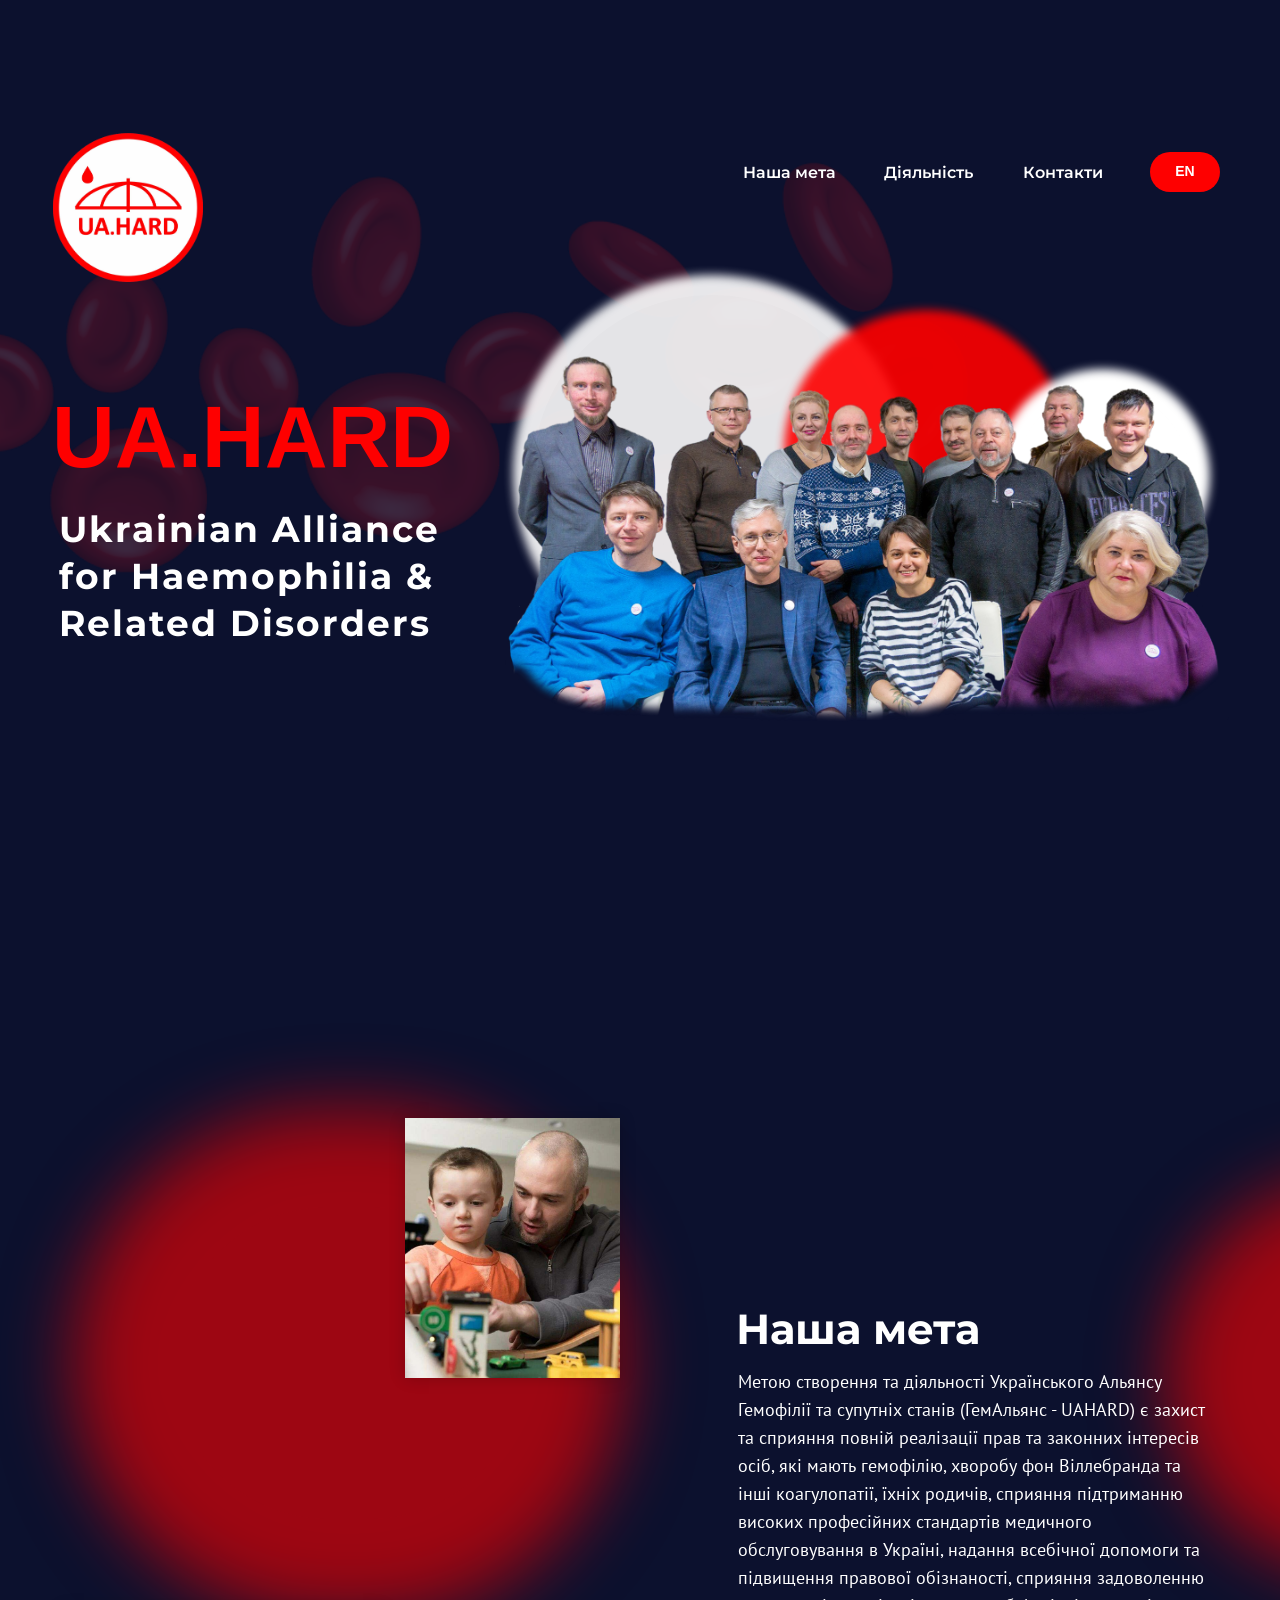
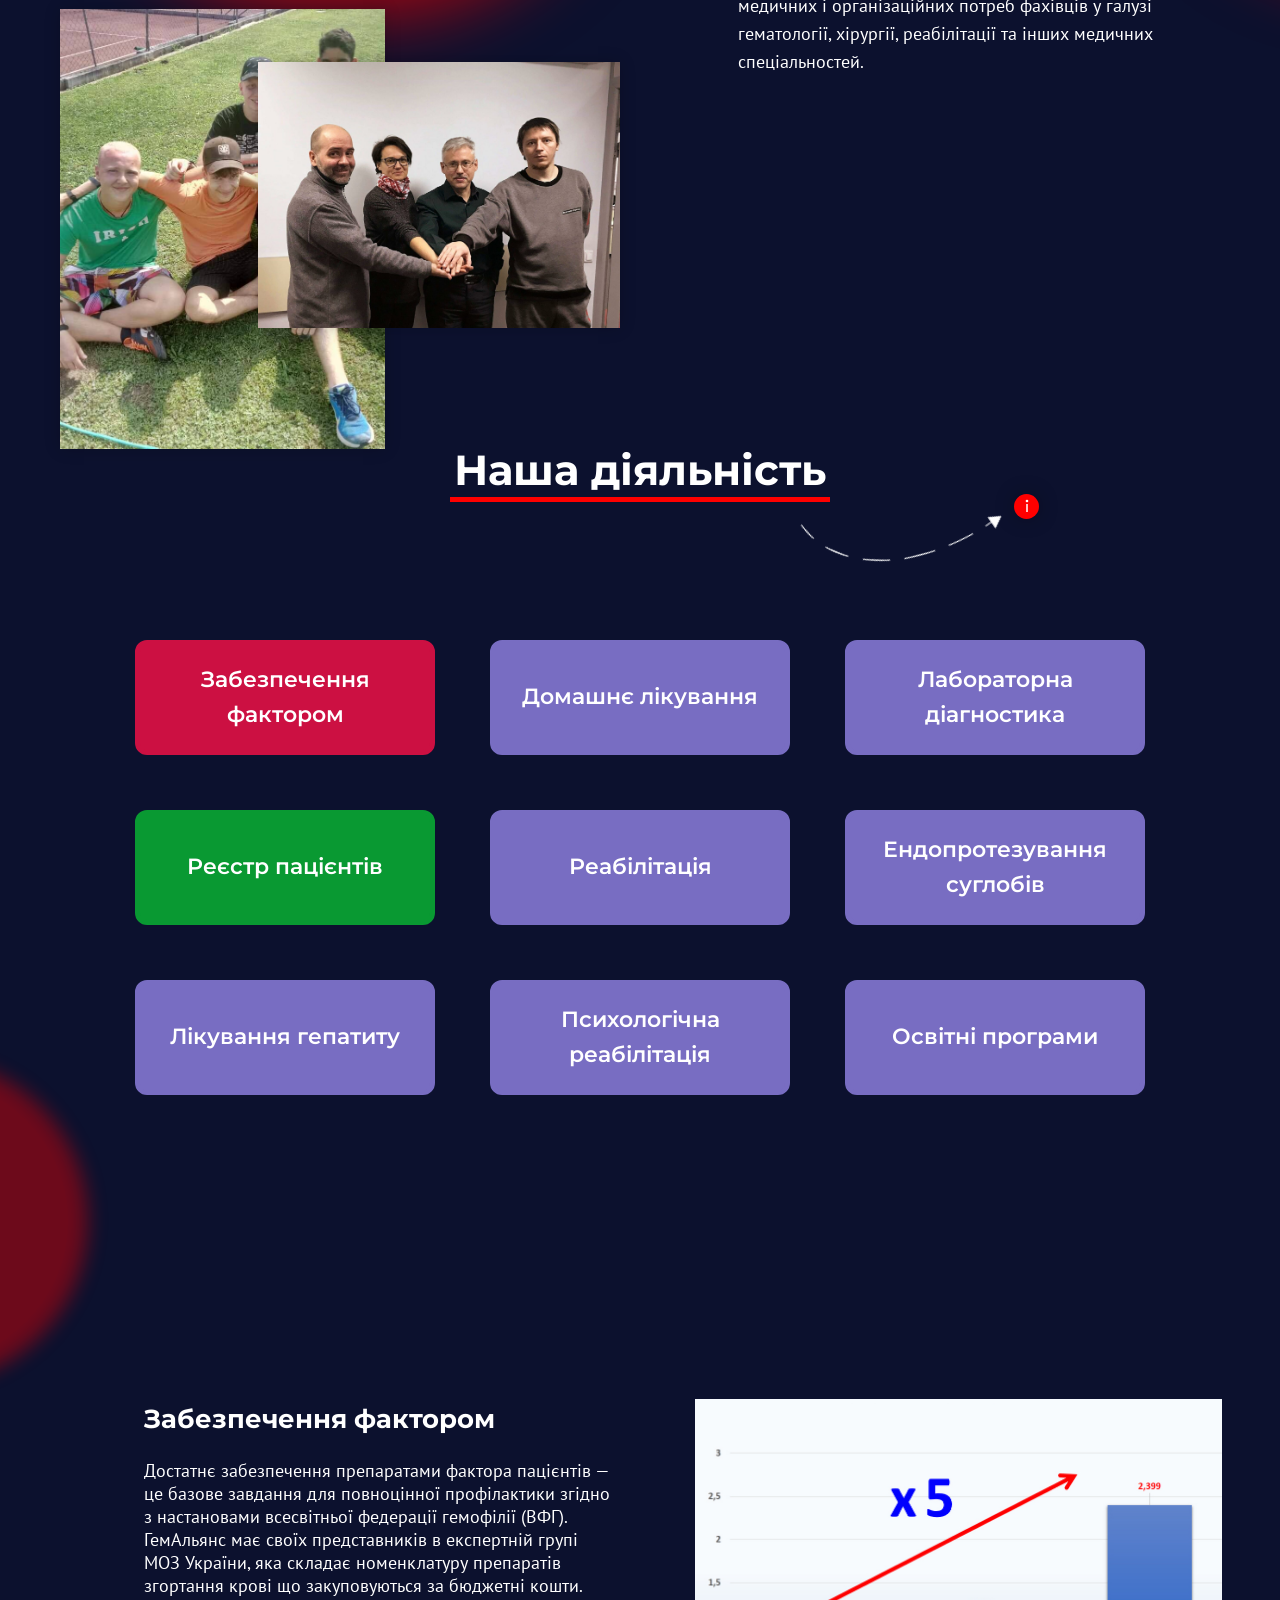
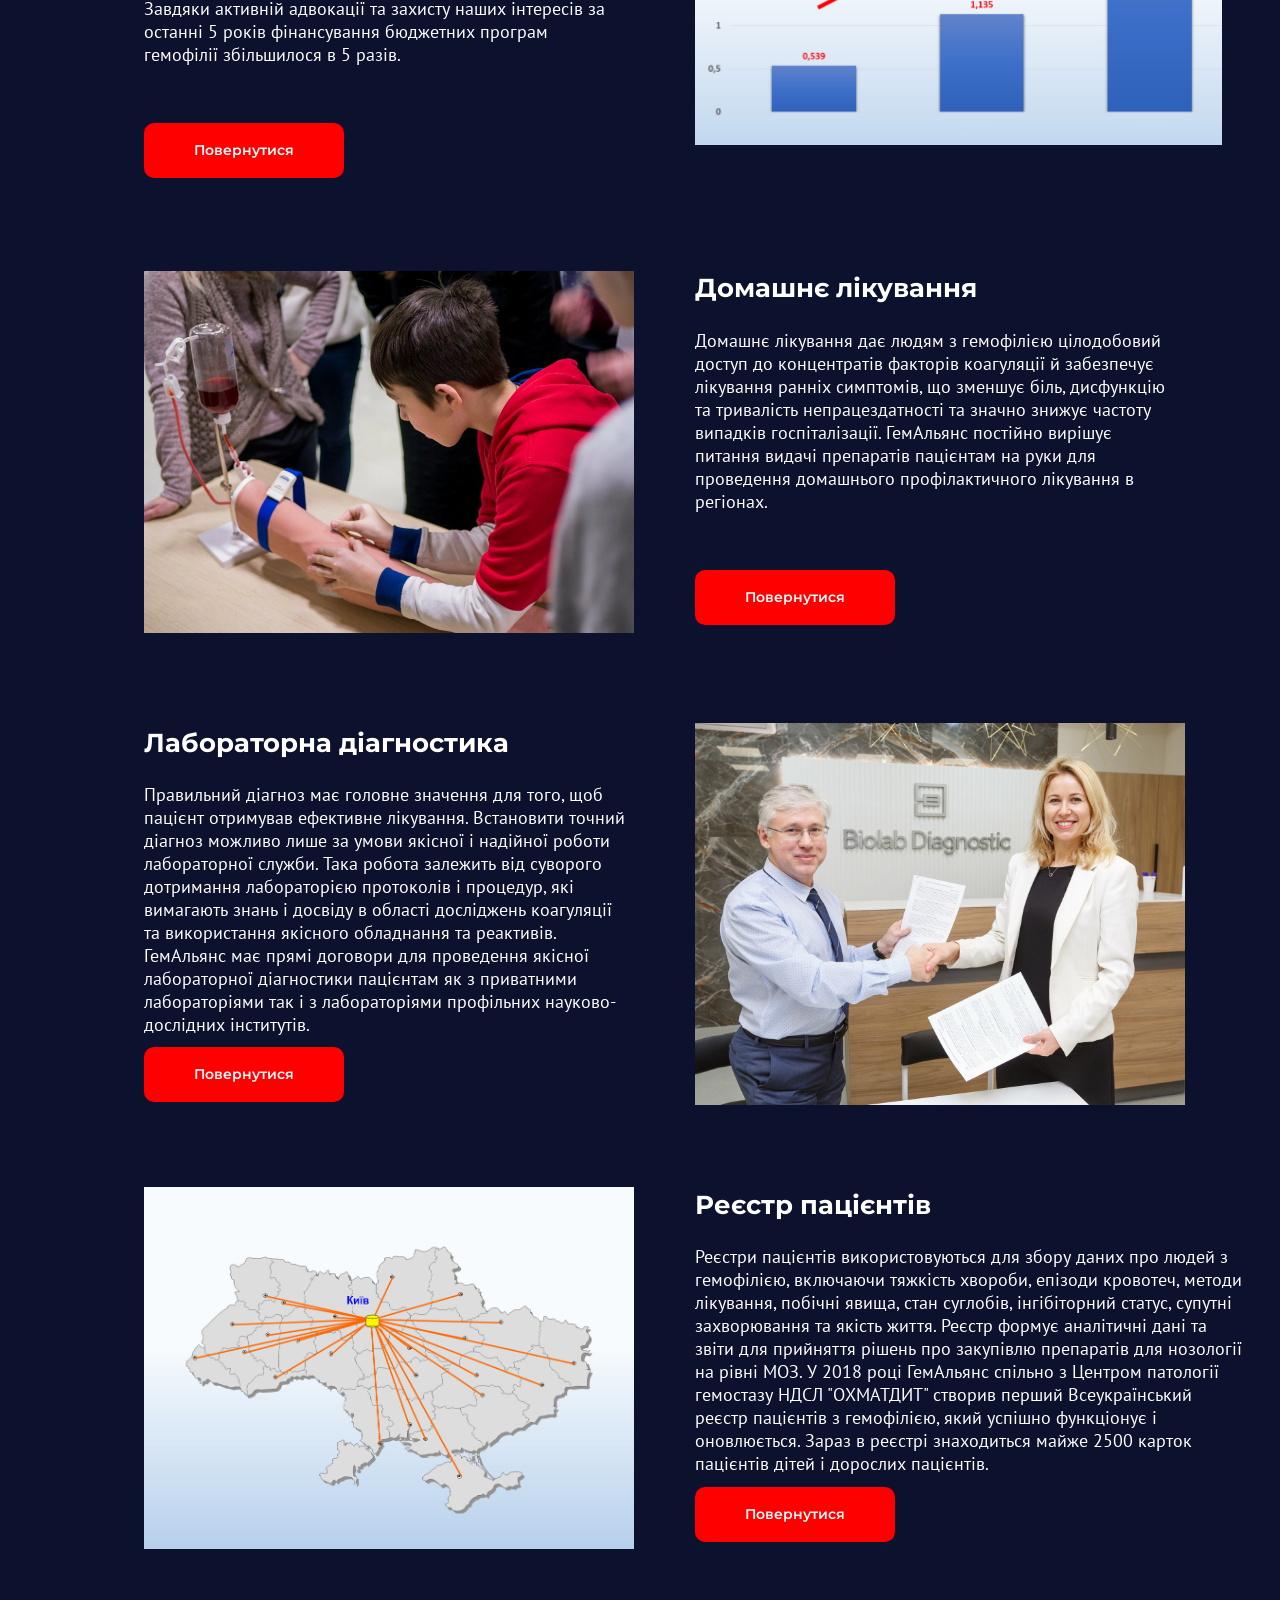
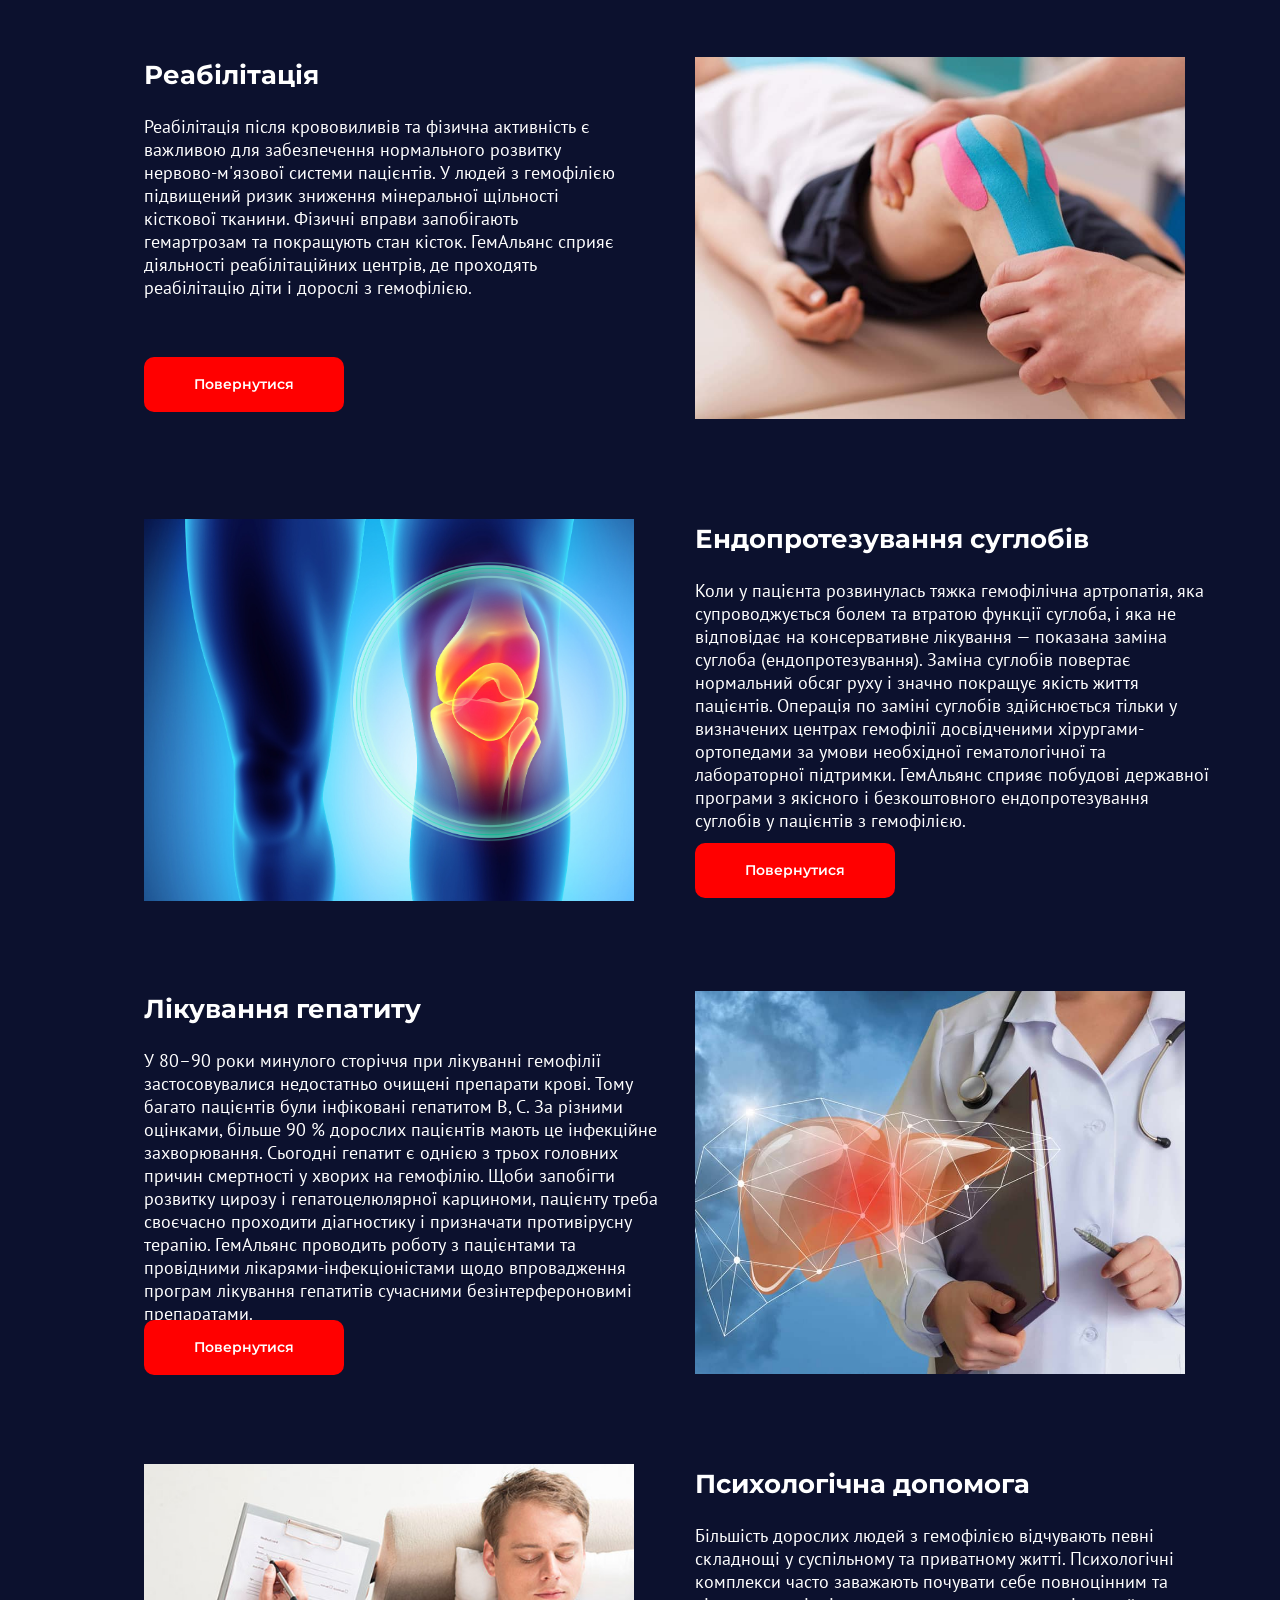
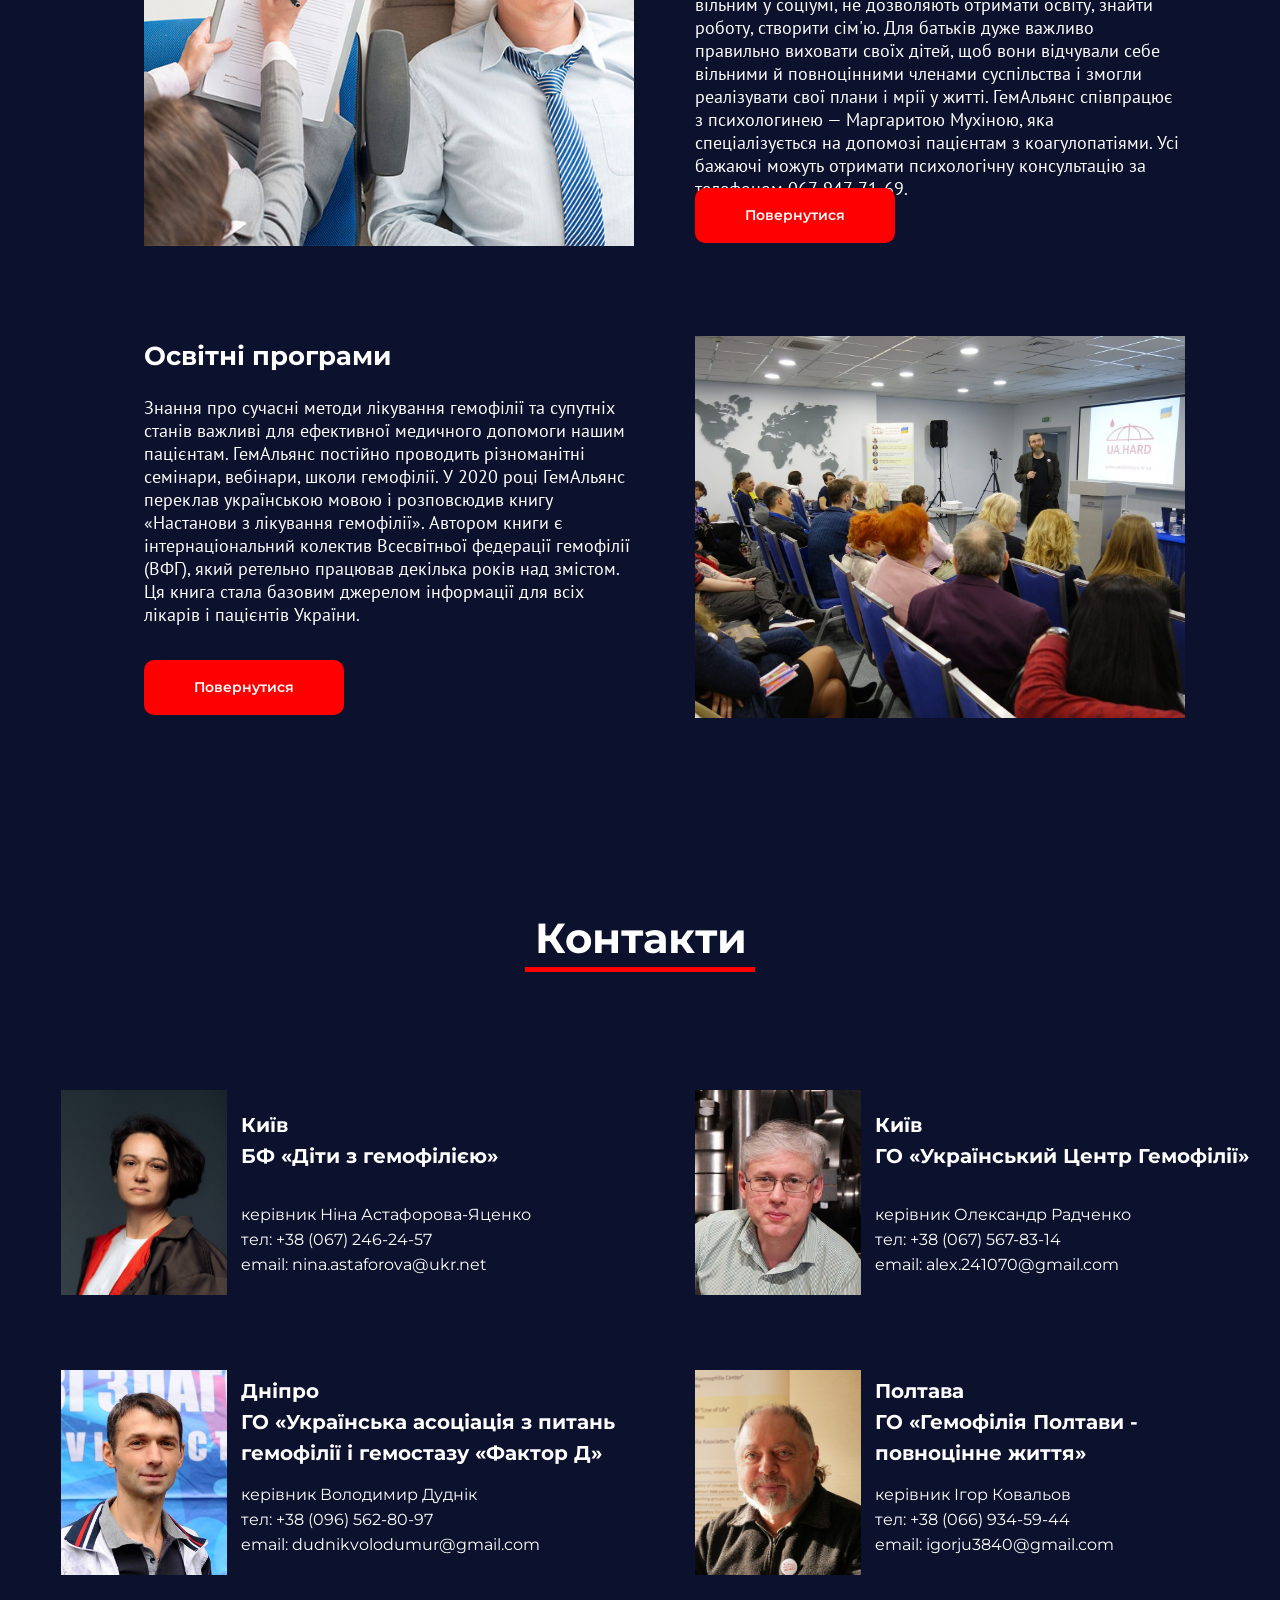
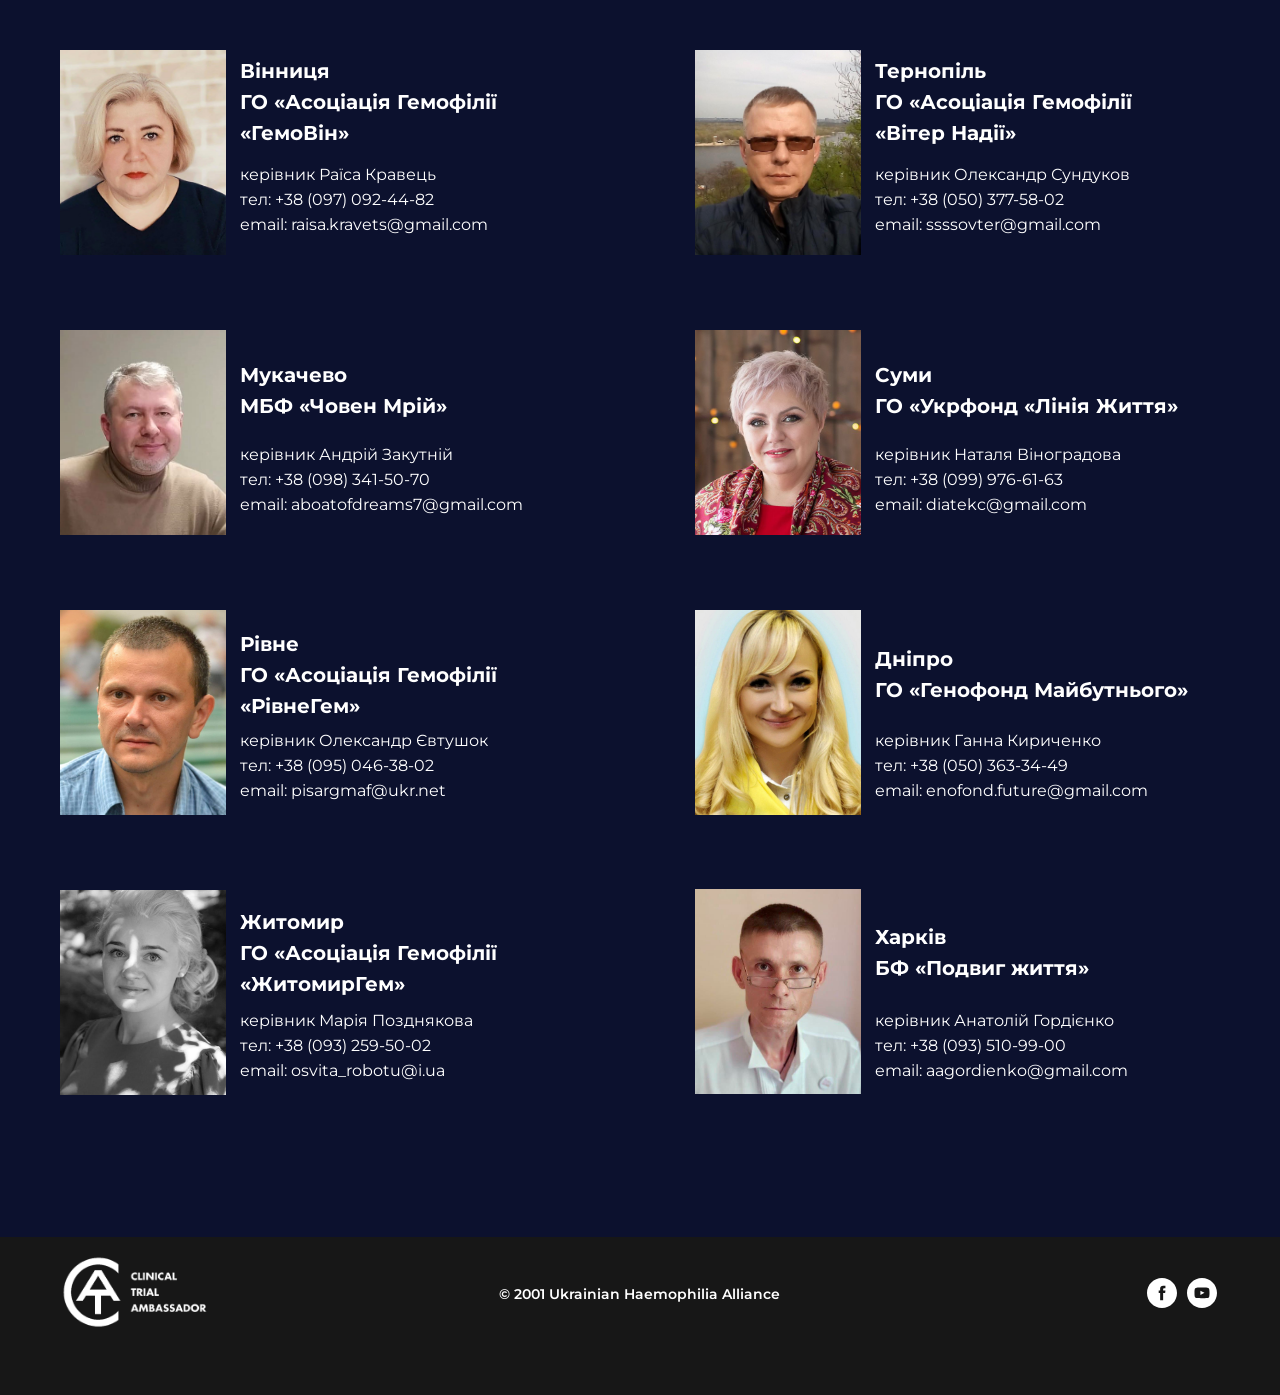
==== commit a5da746e: "Add files via upload" ====
--- a/index.html
+++ b/index.html
@@ -1,4 +1,4 @@
-<!DOCTYPE html> <html> <head> <meta charset="utf-8" /> <meta http-equiv="Content-Type" content="text/html; charset=utf-8" /> <meta name="viewport" content="width=device-width, initial-scale=1.0" /> <!--metatextblock--> <title>UA.HARD</title> <meta name="description" content="Український Альянс Гемофілії та супутніх захворювань" /> <meta property="og:url" content="https://uahard.org" /> <meta property="og:title" content="UA.HARD" /> <meta property="og:description" content="Український Альянс Гемофілії та супутніх захворювань" /> <meta property="og:type" content="website" /> <meta property="og:image" content="https://uahard.org/images/tild3836-3932-4134-a631-396336353839__all-alliance--.png" /> <link rel="canonical" href="https://uahard.org"> <!--/metatextblock--> <meta name="format-detection" content="telephone=no" /> <meta http-equiv="x-dns-prefetch-control" content="on"> <!--favicons--> <link rel="shortcut icon" href="favicon.ico" type="image/x-icon"/> <link rel="apple-touch-icon" href="images/tild3139-6535-4464-b761-626663323063__alliance_____.png"> <link rel="apple-touch-icon" sizes="76x76" href="images/tild3139-6535-4464-b761-626663323063__alliance_____.png"> <link rel="apple-touch-icon" sizes="152x152" href="images/tild3139-6535-4464-b761-626663323063__alliance_____.png"> <link rel="apple-touch-startup-image" href="images/tild3139-6535-4464-b761-626663323063__alliance_____.png"> <meta name="msapplication-TileColor" content="#ffffff"> <meta name="msapplication-TileImage" content="images/tild6636-3633-4365-b533-363134363165__alliance_____.png"> <!--/favicons--> <!-- Assets --> <link rel="stylesheet" href="css/tilda-grid-3.0.min.css" type="text/css" media="all" onerror="this.loaderr='y';"/> <link rel="stylesheet" href="css/tilda-blocks-page18970611.min.css?t=1792004046" type="text/css" media="all" onerror="this.loaderr='y';" /> <link rel="stylesheet" href="css/fonts.css"> <link rel="stylesheet" href="css/tilda-animation-2.0.min.css" type="text/css" media="all" onerror="this.loaderr='y';" /> <link rel="stylesheet" href="css/tilda-menu-widgeticons-1.0.min.css" type="text/css" media="all" onerror="this.loaderr='y';" /> <script nomodule src="js/tilda-polyfill-1.0.min.js" charset="utf-8"></script> <script type="text/javascript">function t_onReady(func) {if(document.readyState!='loading') {func();} else {document.addEventListener('DOMContentLoaded',func);}}
+<!DOCTYPE html> <html> <head> <meta charset="utf-8" /> <meta http-equiv="Content-Type" content="text/html; charset=utf-8" /> <meta name="viewport" content="width=device-width, initial-scale=1.0" /> <!--metatextblock--> <title>UA.HARD</title> <meta name="description" content="Український Альянс Гемофілії та супутніх захворювань" /> <meta property="og:url" content="https://www.uahard.org" /> <meta property="og:title" content="UA.HARD" /> <meta property="og:description" content="Український Альянс Гемофілії та супутніх захворювань" /> <meta property="og:type" content="website" /> <meta property="og:image" content="https://www.uahard.org/images/tild3836-3932-4134-a631-396336353839__all-alliance--.png" /> <link rel="canonical" href="https://www.uahard.org"> <!--/metatextblock--> <meta name="format-detection" content="telephone=no" /> <meta http-equiv="x-dns-prefetch-control" content="on"> <!--favicons--> <link rel="shortcut icon" href="favicon.ico" type="image/x-icon"/> <link rel="apple-touch-icon" href="images/tild3139-6535-4464-b761-626663323063__alliance_____.png"> <link rel="apple-touch-icon" sizes="76x76" href="images/tild3139-6535-4464-b761-626663323063__alliance_____.png"> <link rel="apple-touch-icon" sizes="152x152" href="images/tild3139-6535-4464-b761-626663323063__alliance_____.png"> <link rel="apple-touch-startup-image" href="images/tild3139-6535-4464-b761-626663323063__alliance_____.png"> <meta name="msapplication-TileColor" content="#ffffff"> <meta name="msapplication-TileImage" content="images/tild6636-3633-4365-b533-363134363165__alliance_____.png"> <!--/favicons--> <!-- Assets --> <link rel="stylesheet" href="css/tilda-grid-3.0.min.css" type="text/css" media="all" onerror="this.loaderr='y';"/> <link rel="stylesheet" href="css/tilda-blocks-page18970611.min.css?t=1792004046" type="text/css" media="all" onerror="this.loaderr='y';" /> <link rel="stylesheet" href="css/fonts.css"> <link rel="stylesheet" href="css/tilda-animation-2.0.min.css" type="text/css" media="all" onerror="this.loaderr='y';" /> <link rel="stylesheet" href="css/tilda-menu-widgeticons-1.0.min.css" type="text/css" media="all" onerror="this.loaderr='y';" /> <script nomodule src="js/tilda-polyfill-1.0.min.js" charset="utf-8"></script> <script type="text/javascript">function t_onReady(func) {if(document.readyState!='loading') {func();} else {document.addEventListener('DOMContentLoaded',func);}}
 function t_onFuncLoad(funcName,okFunc,time) {if(typeof window[funcName]==='function') {okFunc();} else {setTimeout(function() {t_onFuncLoad(funcName,okFunc,time);},(time||100));}}</script> <script src="js/jquery-1.10.2.min.js" charset="utf-8" onerror="this.loaderr='y';"></script> <script src="js/tilda-scripts-3.0.min.js" charset="utf-8" defer onerror="this.loaderr='y';"></script> <script src="js/tilda-blocks-page18970611.min.js?t=1792004046" charset="utf-8" async onerror="this.loaderr='y';"></script> <script src="js/lazyload-1.3.min.export.js" charset="utf-8" async onerror="this.loaderr='y';"></script> <script src="js/tilda-animation-2.0.min.js" charset="utf-8" async onerror="this.loaderr='y';"></script> <script src="js/tilda-zero-1.2.min.js" charset="utf-8" async onerror="this.loaderr='y';"></script> <script src="js/tilda-menu-1.0.min.js" charset="utf-8" async onerror="this.loaderr='y';"></script> <script src="js/tilda-menu-widgeticons-1.0.min.js" charset="utf-8" async onerror="this.loaderr='y';"></script> <script src="js/tilda-animation-ext-1.0.min.js" charset="utf-8" async onerror="this.loaderr='y';"></script> <script src="js/tilda-animation-sbs-1.0.min.js" charset="utf-8" async onerror="this.loaderr='y';"></script> <script src="js/tilda-zero-tooltip-1.1.min.js" charset="utf-8" async onerror="this.loaderr='y';"></script> <script src="js/tilda-skiplink-1.0.min.js" charset="utf-8" async onerror="this.loaderr='y';"></script> <script src="js/tilda-events-1.0.min.js" charset="utf-8" async onerror="this.loaderr='y';"></script> <script type="text/javascript">window.dataLayer=window.dataLayer||[];</script> <script type="text/javascript">(function() {var ttt='cebo';var tt='oog';var re=new RegExp("bot|g" + tt + "le|yandex|baidu|bing|msn|duckduckbot|teoma|slurp|crawler|spider|robot|crawling|fa" + ttt + "ok","i");if((re.test(navigator.userAgent))===false&&typeof(sessionStorage)!='undefined'&&sessionStorage.getItem('visited')!=='y'&&document.visibilityState){var style=document.createElement('style');style.type='text/css';style.innerHTML='@media screen and (min-width: 980px) {.t-records {opacity: 0;}.t-records_animated {-webkit-transition: opacity ease-in-out .2s;-moz-transition: opacity ease-in-out .2s;-o-transition: opacity ease-in-out .2s;transition: opacity ease-in-out .2s;}.t-records.t-records_visible {opacity: 1;}}';document.getElementsByTagName('head')[0].appendChild(style);function t_setvisRecs(){var alr=document.querySelectorAll('.t-records');Array.prototype.forEach.call(alr,function(el) {el.classList.add("t-records_animated");});setTimeout(function() {Array.prototype.forEach.call(alr,function(el) {el.classList.add("t-records_visible");});sessionStorage.setItem("visited","y");},400);}
 document.addEventListener('DOMContentLoaded',t_setvisRecs);}})();</script></head> <body class="t-body" style="margin:0;"> <!--allrecords--> <div id="allrecords" data-tilda-export="yes" class="t-records" data-hook="blocks-collection-content-node" data-tilda-project-id="3950872" data-tilda-page-id="18970611" data-tilda-page-alias="ua" data-tilda-formskey="75b394d808f1568919ae84418c25f7c1" data-tilda-lazy="yes" data-tilda-root-zone="one" data-tilda-project-country="UA"> <div id="rec306862471" class="r t-rec t-rec_pb_0" style="padding-bottom:0px; " data-animationappear="off" data-record-type="360"> <!-- T360 --> <style>.t-records{opacity:0;}.t-records_animated{-webkit-transition:opacity ease-in-out .5s;-moz-transition:opacity ease-in-out .5s;-o-transition:opacity ease-in-out .5s;transition:opacity ease-in-out .5s;}.t-records.t-records_visible,.t-records .t-records{opacity:1;}</style> <script>t_onReady(function() {var allRecords=document.querySelector('.t-records');window.addEventListener('pageshow',function(event) {if(event.persisted) {allRecords.classList.add('t-records_visible');}});var rec=document.querySelector('#rec306862471');if(!rec) return;rec.setAttribute('data-animationappear','off');rec.style.opacity='1';allRecords.classList.add('t-records_animated');setTimeout(function() {allRecords.classList.add('t-records_visible');},200);document.addEventListener('visibilitychange',function() {if(!document.hidden) {allRecords.classList.add('t-records_visible');}});});</script> <script>t_onReady(function() {var selects='button:not(.t-submit):not(.t835__btn_next):not(.t835__btn_prev):not(.t835__btn_result):not(.t862__btn_next):not(.t862__btn_prev):not(.t862__btn_result):not(.t854__news-btn):not(.t862__btn_next),' +
 'a:not([href*="#"]):not(.carousel-control):not(.t-carousel__control):not(.t807__btn_reply):not([href^="#price"]):not([href^="javascript"]):not([href^="mailto"]):not([href^="tel"]):not([href^="link_sub"]):not(.js-feed-btn-show-more):not(.t367__opener):not([href^="https://www.dropbox.com/"])';var elements=document.querySelectorAll(selects);Array.prototype.forEach.call(elements,function(element) {var submenuLinkWrapper=element.closest('.t-menu__link-wrapper, .t-menusub__link-wrapper');var isSubmenu=element.getAttribute('data-menu-submenu-hook')||(submenuLinkWrapper&&submenuLinkWrapper.getAttribute('data-menu-submenu-hook'));if(isSubmenu) return;element.addEventListener('click',function(event) {var goTo=this.getAttribute('href');if(goTo!==null&&!goTo.startsWith('#')) {var ctrl=event.ctrlKey;var cmd=event.metaKey&&navigator.platform.indexOf('Mac')!==-1;if(!ctrl&&!cmd) {var target=this.getAttribute('target');if(target!=='_blank') {event.preventDefault();var allRecords=document.querySelector('.t-records');if(allRecords) {allRecords.classList.remove('t-records_visible');}
